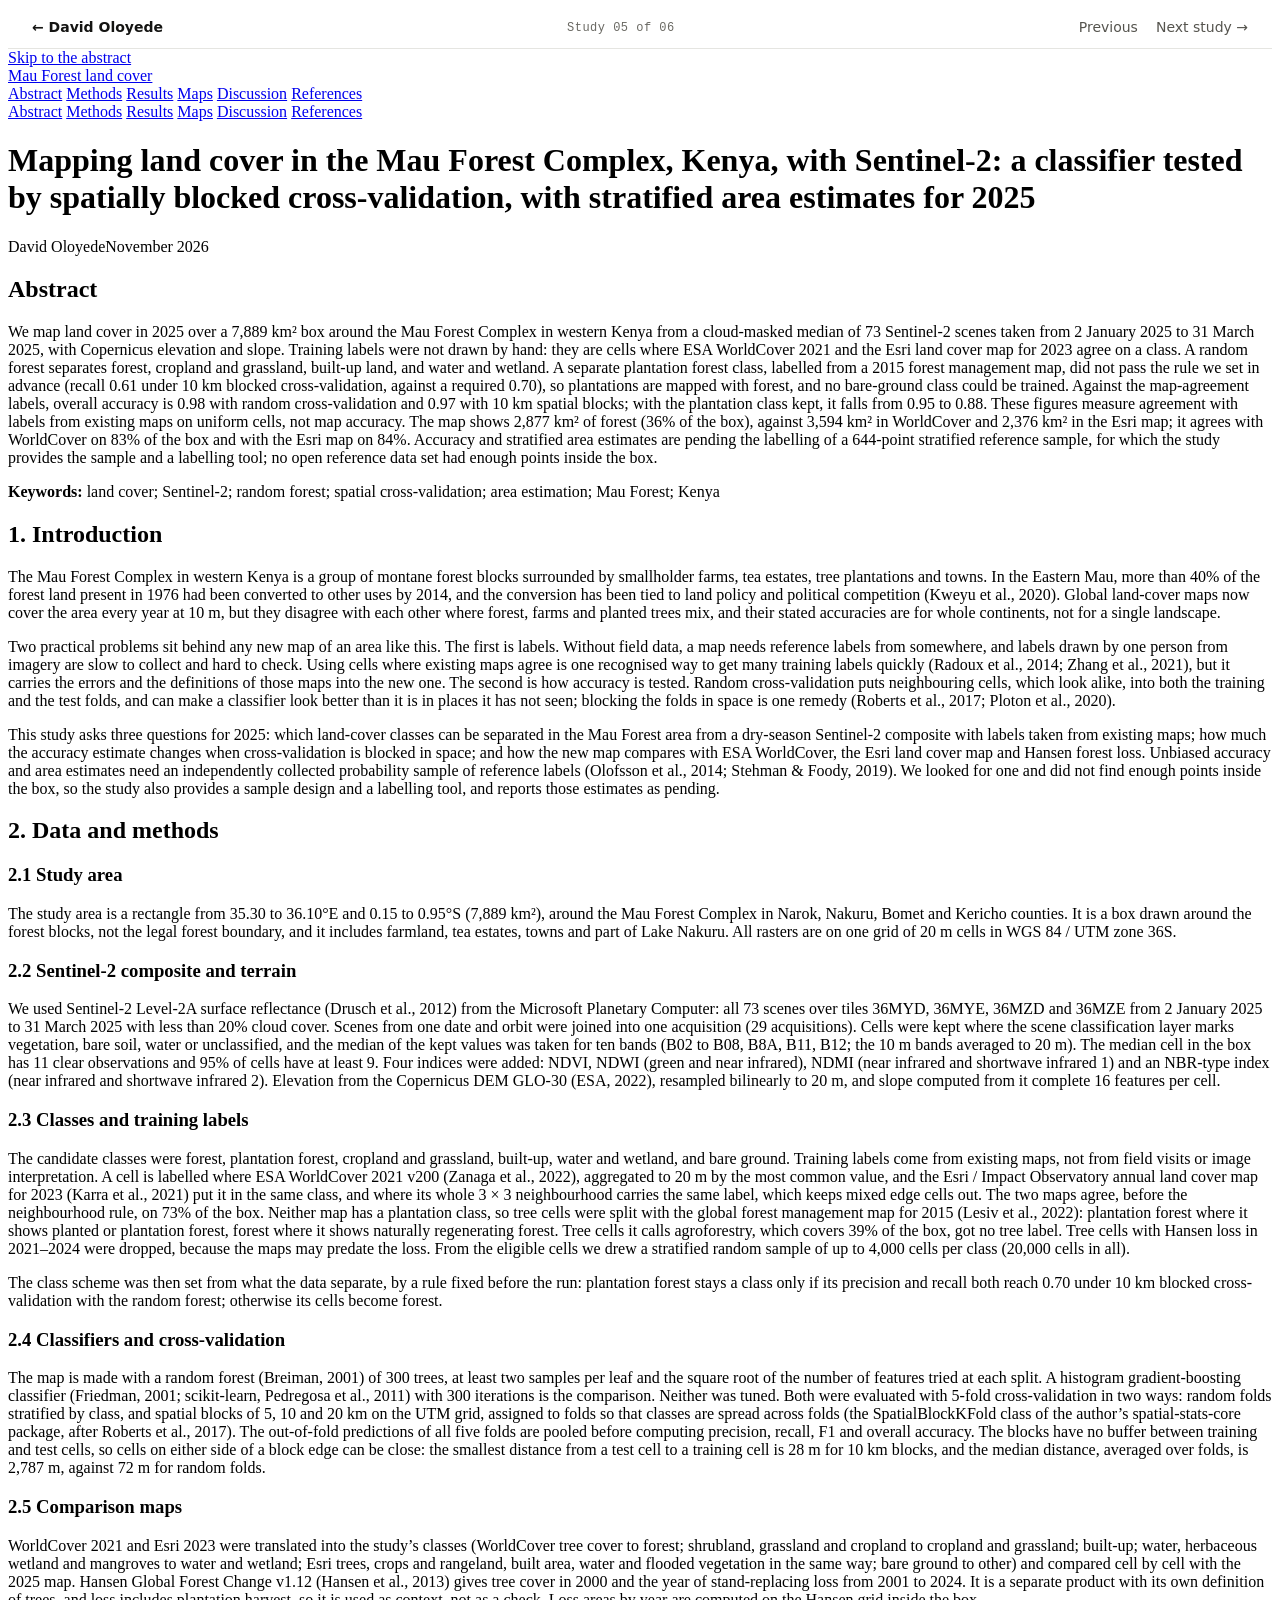
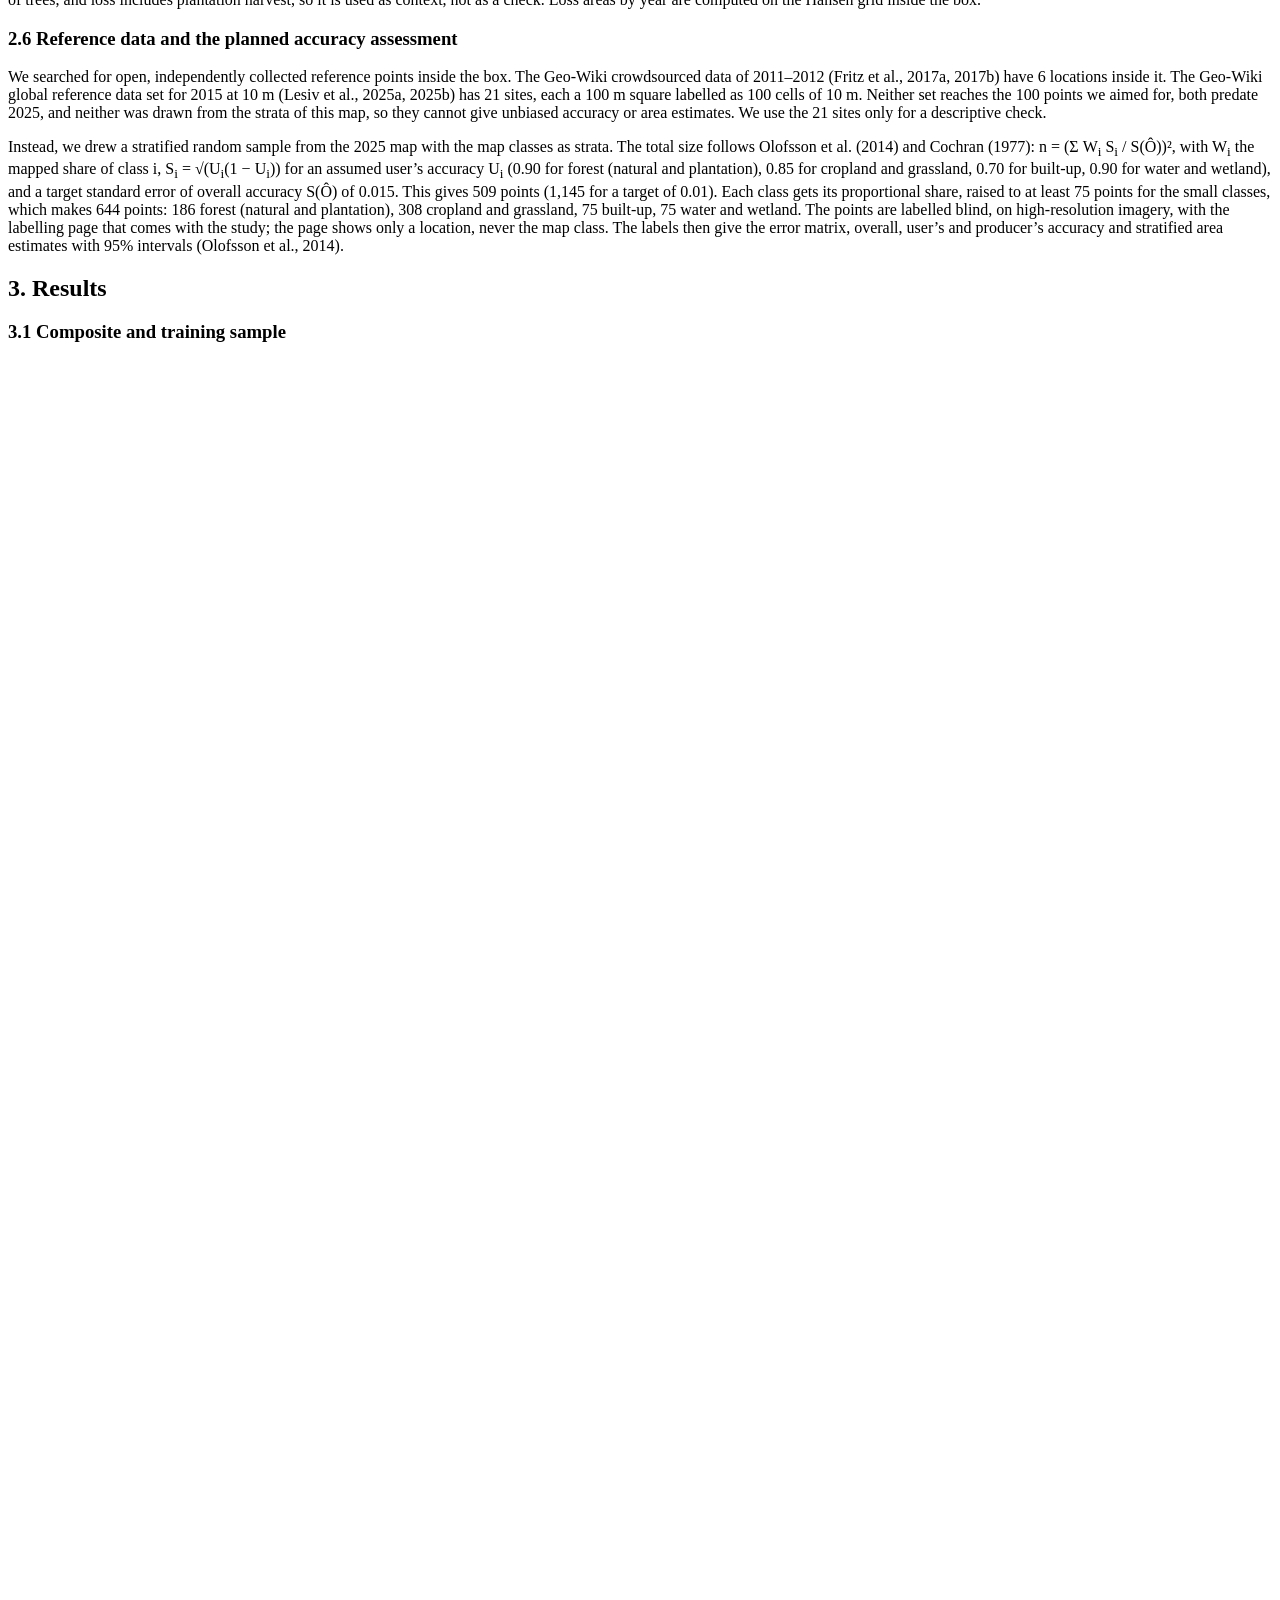
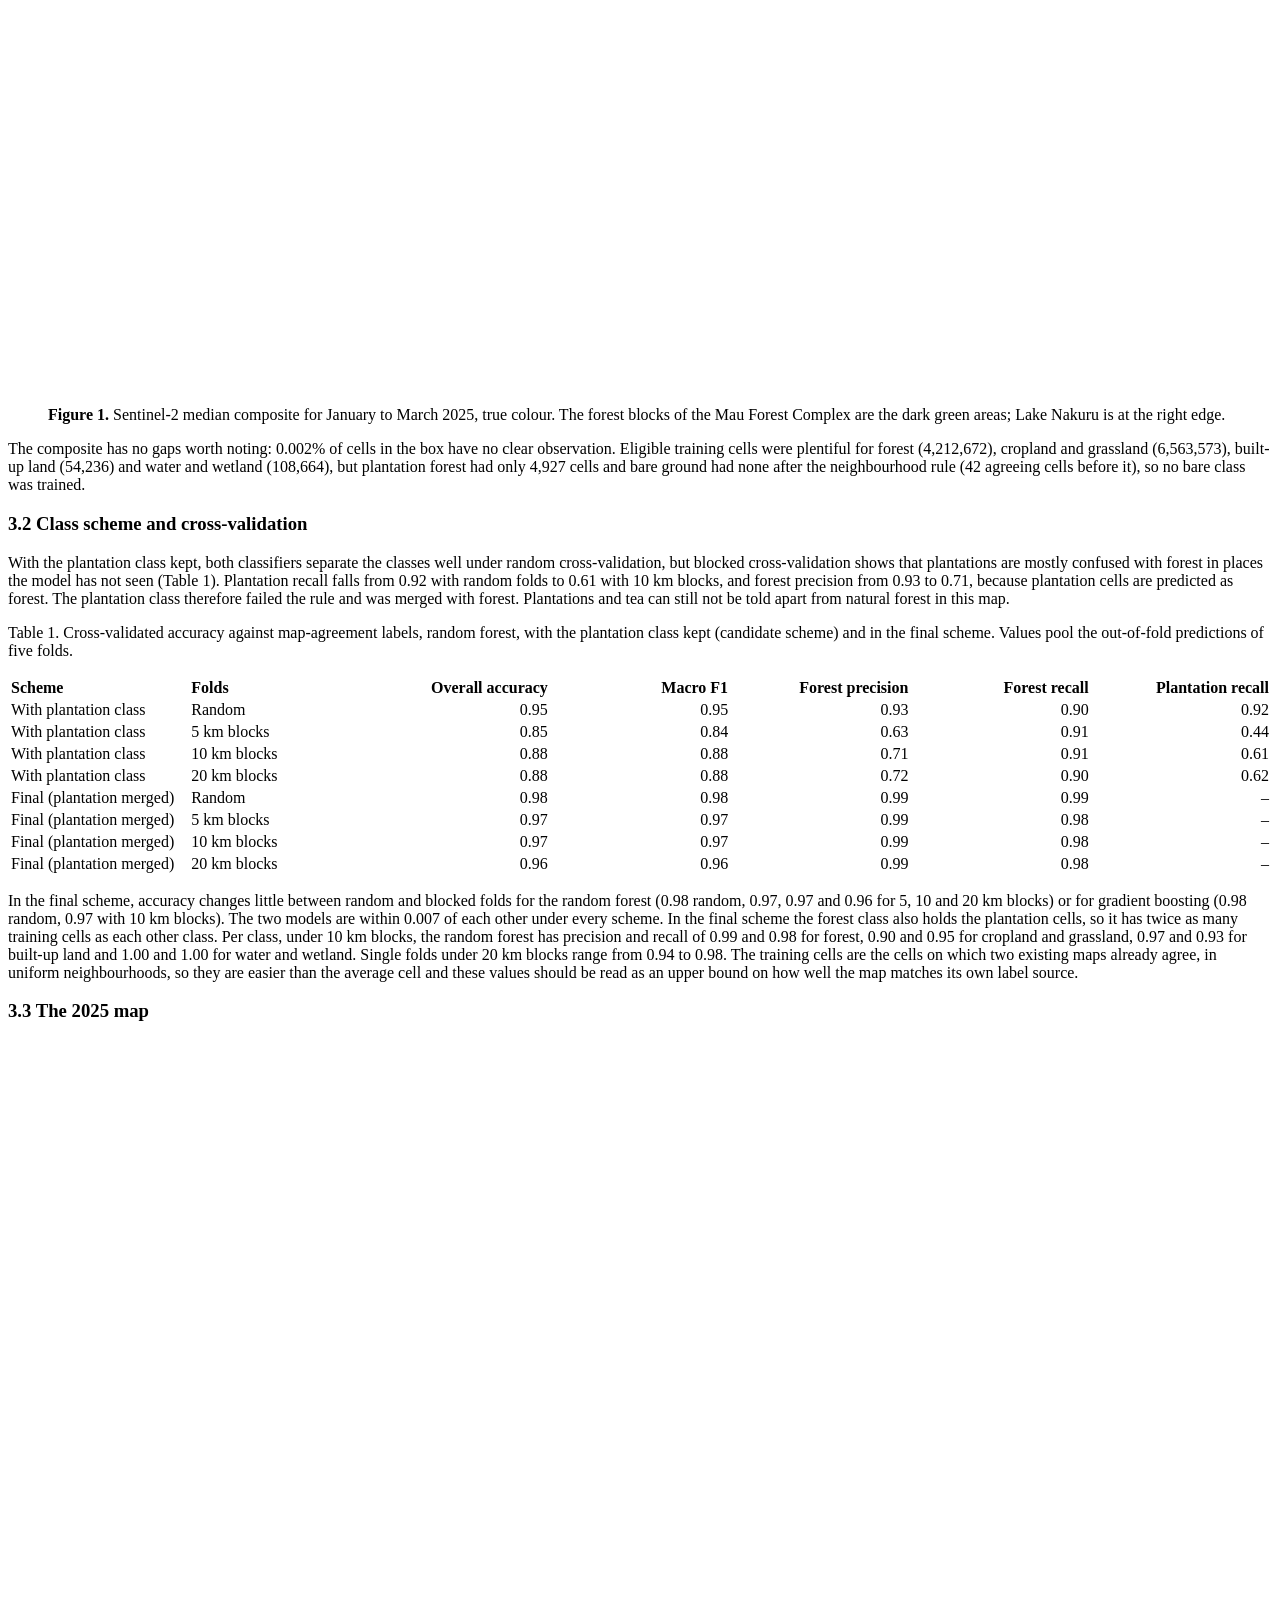
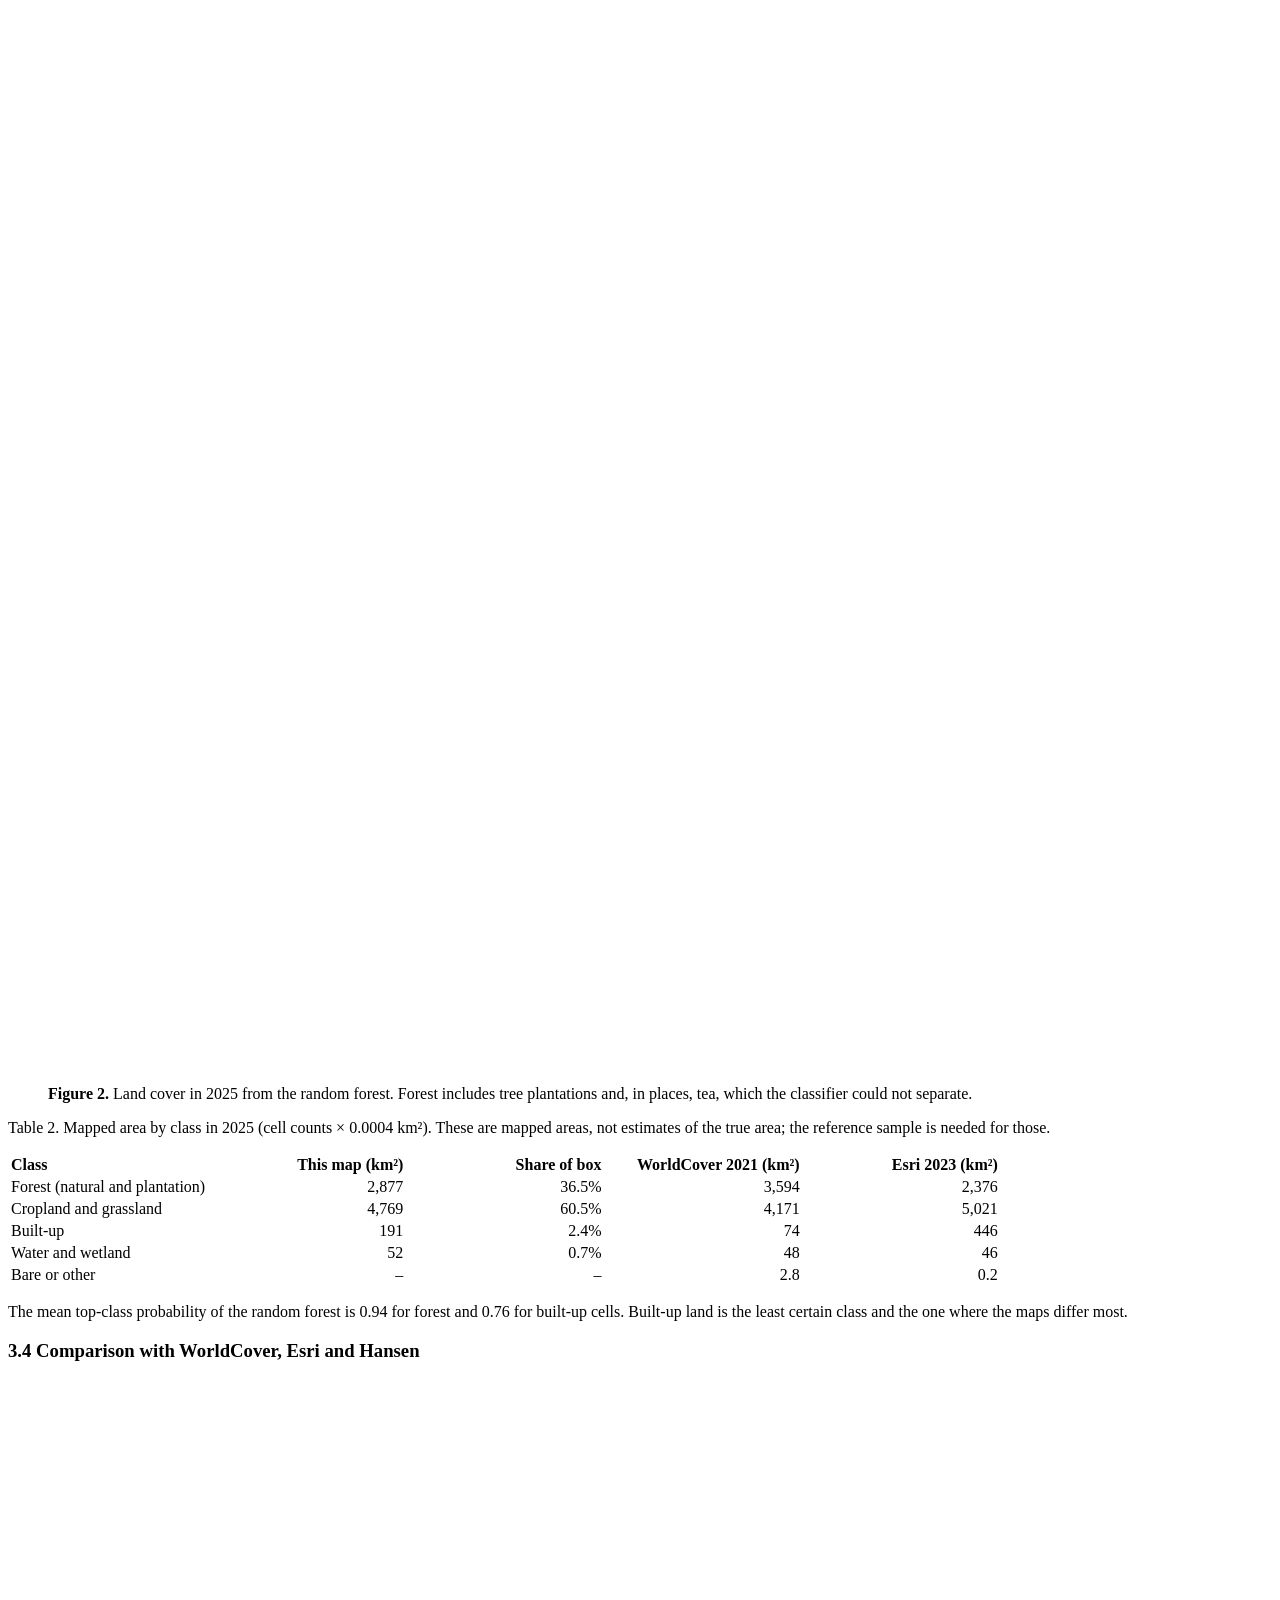
==== docs/index.html @ c6387386 "Build the paper and the study page from the template" ====
<!doctype html>
<html lang="en">
<head>
    <meta charset="UTF-8">
    <meta name="viewport" content="width=device-width, initial-scale=1.0">
    <meta name="color-scheme" content="only light">
    <title>Mapping land cover in the Mau Forest Complex, Kenya, with Sentinel-2: a classifier tested by spatially blocked cross-validation, with stratified area estimates for 2025</title>
<link rel="canonical" href="https://oloyededavid.github.io/Mau-Forest-Land-Cover/">
<meta property="og:type" content="article">
<meta property="og:title" content="Mapping land cover in the Mau Forest
Complex, Kenya, with Sentinel-2: a classifier tested by spatially
blocked cross-validation, with stratified area estimates for 2025">
<meta property="og:description" content="Land cover in 2025 around the
Mau Forest Complex, Kenya, from Sentinel-2: a random forest trained on
map-agreement labels, tested with spatially blocked cross-validation and
compared with WorldCover, Esri and Hansen forest loss.">
<meta property="og:url" content="https://oloyededavid.github.io/Mau-Forest-Land-Cover/">
<meta property="og:image" content="https://oloyededavid.github.io/Mau-Forest-Land-Cover/assets/og.png">
<meta property="og:image:width" content="1200">
<meta property="og:image:height" content="630">
<meta name="twitter:card" content="summary_large_image">
    <meta name="description" content="Land cover in 2025 around the Mau Forest Complex, Kenya, from Sentinel-2: a random forest trained on map-agreement labels, tested with spatially blocked cross-validation and compared with WorldCover, Esri and Hansen forest loss.">
    <meta name="author" content="David Oloyede">
    <link rel="icon" href="data:image/svg+xml,%3Csvg xmlns='http://www.w3.org/2000/svg' viewBox='0 0 32 32'%3E%3Crect width='32' height='32' rx='6' fill='%23111'/%3E%3Ccircle cx='16' cy='16' r='6' fill='%231f6b35'/%3E%3C/svg%3E">
    <link rel="preconnect" href="https://api.fontshare.com">
    <link rel="preconnect" href="https://cdn.fontshare.com" crossorigin>
    <link rel="stylesheet" href="https://api.fontshare.com/v2/css?f[]=satoshi@400,500,700&amp;display=swap">
    <link rel="stylesheet" href="https://api.fontshare.com/v2/css?f[]=zodiak@500,700&amp;display=swap">
    <link rel="stylesheet" href="vendor/leaflet-1.9.4/leaflet.css">
    <link rel="stylesheet" href="assets/style.css">
</head>
<body data-counter="mau-forest-land-cover" data-store="mau-forest-land-cover-reaction">
<!-- study-bar:start --><style>
.sn-bar{font:400 14px/1.4 'Range Dash','Satoshi',system-ui,-apple-system,'Segoe UI',sans-serif;background:#fff;border-bottom:1px solid #e5e5e1;color:#141412;position:relative;z-index:1000}
.sn-bar .sn-in{max-width:1240px;margin:0 auto;padding:4px 24px;display:flex;align-items:center;justify-content:space-between;gap:16px}
.sn-bar a{color:#141412;text-decoration:none;display:inline-flex;align-items:center;min-height:32px}.sn-bar a:hover{text-decoration:underline;text-underline-offset:4px}
.sn-home{font-weight:700}.sn-pos{color:#6a6963;font-family:ui-monospace,'SF Mono',Menlo,monospace;font-size:12px;letter-spacing:.04em}
.sn-pn{display:flex;gap:18px}.sn-pn a{color:#55544e}
.sn-next{font:400 16px/1.5 'Range Dash','Satoshi',system-ui,-apple-system,'Segoe UI',sans-serif;color:#141412;background:#fff;border-top:1px solid #ececea;margin-top:64px}
.sn-next .sn-in{max-width:1080px;margin:0 auto;padding:40px 24px 48px}
.sn-k{font-size:15px;color:#6a6963;margin:0 0 14px}
.sn-card{display:flex;align-items:center;gap:20px;text-decoration:none;color:inherit;background:#fafafa;border:1px solid #ececea;border-radius:22px;padding:14px 18px 14px 14px;transition:border-color .25s,background .25s}
.sn-card:hover{border-color:#d5d5d1;background:#f6f6f5}
.sn-media{flex:none;width:112px;height:84px;border-radius:14px;overflow:hidden;background:#eee}
.sn-media img{width:100%;height:100%;object-fit:cover;display:block;transition:transform .8s cubic-bezier(.2,.7,.2,1)}
.sn-card:hover .sn-media img{transform:scale(1.05)}
.sn-t{flex:1;min-width:0;display:flex;flex-direction:column;gap:4px}
.sn-t b{font-weight:500;font-size:clamp(17px,1.8vw,21px);line-height:1.25;letter-spacing:-.005em}
.sn-t span{font-size:15px;color:#62625d}
.sn-arrow{flex:none;width:46px;height:46px;border-radius:50%;border:1px solid #e4e4e0;background:#fff;display:grid;place-items:center;font-size:20px;color:#3a3a37;transition:transform .3s cubic-bezier(.2,.7,.2,1)}
.sn-card:hover .sn-arrow{transform:translateX(3px)}
.sn-back{display:flex;justify-content:center;gap:10px;margin-top:28px;font-size:15px;color:#62625d;text-decoration:none}
.sn-back:hover{color:#141412}
@media (max-width:620px){.sn-media{width:72px;height:72px}.sn-t span{display:none}.sn-pos{display:none}}
@media (prefers-reduced-motion:reduce){.sn-media img,.sn-arrow{transition:none}}
</style><nav class="sn-bar" aria-label="Portfolio"><div class="sn-in"><a class="sn-home" href="https://oloyededavid.github.io/geospatial-rs-portfolio/">← David Oloyede</a><span class="sn-pos">Study 05 of 06</span><span class="sn-pn"><a href="https://oloyededavid.github.io/Groundwater-Storage-Gravimetry/" title="Water storage in the Lake Chad basin from GRACE and GRACE-FO, 2002–2026">Previous</a><a href="https://oloyededavid.github.io/Coastal-Hydrogeology-Modeling/" title="Urban sealing and the shallow water table of the Lekki–Epe barrier, Lagos, 1986–2024">Next study →</a></span></div></nav><!-- study-bar:end -->
<nav class="skipnav" aria-label="Skip link"><a class="skip" href="#abstract">Skip to the abstract</a></nav>
<noscript><p style="max-width:720px;margin:12px auto;padding:10px 14px;border:1px solid #d9d9d5;border-radius:6px;background:#fff;color:#141412;font:400 14px/1.5 system-ui,sans-serif">Turn on JavaScript to see the maps, charts and the numbers that are read from the data files. The text is readable without it.</p></noscript>
<header class="site-header">
    <div class="site-inner">
        <a class="site-id" href="#top">Mau Forest land cover</a>
        <nav class="toc" aria-label="Sections">
            <a href="#abstract">Abstract</a>
            <a href="#data-and-methods">Methods</a>
            <a href="#results">Results</a>
            <a href="#explore">Maps</a>
            <a href="#discussion">Discussion</a>
            <a href="#references">References</a>
        </nav>
    </div>
    <nav class="toc-phone" aria-label="Sections on phone">
        <a href="#abstract">Abstract</a>
        <a href="#data-and-methods">Methods</a>
        <a href="#results">Results</a>
        <a href="#explore">Maps</a>
        <a href="#discussion">Discussion</a>
        <a href="#references">References</a>
    </nav>
    <div class="progress" aria-hidden="true"><span id="progress"></span></div>
</header>

<main class="article" id="top">
<header class="title">
    <h1>Mapping land cover in the Mau Forest Complex, Kenya, with
Sentinel-2: a classifier tested by spatially blocked cross-validation,
with stratified area estimates for 2025</h1>
    <p class="sig"><span>David Oloyede</span><span>November
2026</span></p>
</header>

<h2 id="abstract">Abstract</h2>
<p>We map land cover in 2025 over a 7,889 km² box around the Mau Forest
Complex in western Kenya from a cloud-masked median of 73 Sentinel-2
scenes taken from 2 January 2025 to 31 March 2025, with Copernicus
elevation and slope. Training labels were not drawn by hand: they are
cells where ESA WorldCover 2021 and the Esri land cover map for 2023
agree on a class. A random forest separates forest, cropland and
grassland, built-up land, and water and wetland. A separate plantation
forest class, labelled from a 2015 forest management map, did not pass
the rule we set in advance (recall 0.61 under 10 km blocked
cross-validation, against a required 0.70), so plantations are mapped
with forest, and no bare-ground class could be trained. Against the
map-agreement labels, overall accuracy is 0.98 with random
cross-validation and 0.97 with 10 km spatial blocks; with the plantation
class kept, it falls from 0.95 to 0.88. These figures measure agreement
with labels from existing maps on uniform cells, not map accuracy. The
map shows 2,877 km² of forest (36% of the box), against 3,594 km² in
WorldCover and 2,376 km² in the Esri map; it agrees with WorldCover on
83% of the box and with the Esri map on 84%. Accuracy and stratified
area estimates are pending the labelling of a 644-point stratified
reference sample, for which the study provides the sample and a
labelling tool; no open reference data set had enough points inside the
box.</p>
<p><strong>Keywords:</strong> land cover; Sentinel-2; random forest;
spatial cross-validation; area estimation; Mau Forest; Kenya</p>
<h2 id="introduction">1. Introduction</h2>
<p>The Mau Forest Complex in western Kenya is a group of montane forest
blocks surrounded by smallholder farms, tea estates, tree plantations
and towns. In the Eastern Mau, more than 40% of the forest land present
in 1976 had been converted to other uses by 2014, and the conversion has
been tied to land policy and political competition (Kweyu et al., 2020).
Global land-cover maps now cover the area every year at 10 m, but they
disagree with each other where forest, farms and planted trees mix, and
their stated accuracies are for whole continents, not for a single
landscape.</p>
<p>Two practical problems sit behind any new map of an area like this.
The first is labels. Without field data, a map needs reference labels
from somewhere, and labels drawn by one person from imagery are slow to
collect and hard to check. Using cells where existing maps agree is one
recognised way to get many training labels quickly (Radoux et al., 2014;
Zhang et al., 2021), but it carries the errors and the definitions of
those maps into the new one. The second is how accuracy is tested.
Random cross-validation puts neighbouring cells, which look alike, into
both the training and the test folds, and can make a classifier look
better than it is in places it has not seen; blocking the folds in space
is one remedy (Roberts et al., 2017; Ploton et al., 2020).</p>
<p>This study asks three questions for 2025: which land-cover classes
can be separated in the Mau Forest area from a dry-season Sentinel-2
composite with labels taken from existing maps; how much the accuracy
estimate changes when cross-validation is blocked in space; and how the
new map compares with ESA WorldCover, the Esri land cover map and Hansen
forest loss. Unbiased accuracy and area estimates need an independently
collected probability sample of reference labels (Olofsson et al., 2014;
Stehman &amp; Foody, 2019). We looked for one and did not find enough
points inside the box, so the study also provides a sample design and a
labelling tool, and reports those estimates as pending.</p>
<h2 id="data-and-methods">2. Data and methods</h2>
<h3 id="study-area">2.1 Study area</h3>
<p>The study area is a rectangle from 35.30 to 36.10°E and 0.15 to
0.95°S (7,889 km²), around the Mau Forest Complex in Narok, Nakuru,
Bomet and Kericho counties. It is a box drawn around the forest blocks,
not the legal forest boundary, and it includes farmland, tea estates,
towns and part of Lake Nakuru. All rasters are on one grid of 20 m cells
in WGS 84 / UTM zone 36S.</p>
<h3 id="sentinel-2-composite-and-terrain">2.2 Sentinel-2 composite and
terrain</h3>
<p>We used Sentinel-2 Level-2A surface reflectance (Drusch et al., 2012)
from the Microsoft Planetary Computer: all 73 scenes over tiles 36MYD,
36MYE, 36MZD and 36MZE from 2 January 2025 to 31 March 2025 with less
than 20% cloud cover. Scenes from one date and orbit were joined into
one acquisition (29 acquisitions). Cells were kept where the scene
classification layer marks vegetation, bare soil, water or unclassified,
and the median of the kept values was taken for ten bands (B02 to B08,
B8A, B11, B12; the 10 m bands averaged to 20 m). The median cell in the
box has 11 clear observations and 95% of cells have at least 9. Four
indices were added: NDVI, NDWI (green and near infrared), NDMI (near
infrared and shortwave infrared 1) and an NBR-type index (near infrared
and shortwave infrared 2). Elevation from the Copernicus DEM GLO-30
(ESA, 2022), resampled bilinearly to 20 m, and slope computed from it
complete 16 features per cell.</p>
<h3 id="classes-and-training-labels">2.3 Classes and training
labels</h3>
<p>The candidate classes were forest, plantation forest, cropland and
grassland, built-up, water and wetland, and bare ground. Training labels
come from existing maps, not from field visits or image interpretation.
A cell is labelled where ESA WorldCover 2021 v200 (Zanaga et al., 2022),
aggregated to 20 m by the most common value, and the Esri / Impact
Observatory annual land cover map for 2023 (Karra et al., 2021) put it
in the same class, and where its whole 3 × 3 neighbourhood carries the
same label, which keeps mixed edge cells out. The two maps agree, before
the neighbourhood rule, on 73% of the box. Neither map has a plantation
class, so tree cells were split with the global forest management map
for 2015 (Lesiv et al., 2022): plantation forest where it shows planted
or plantation forest, forest where it shows naturally regenerating
forest. Tree cells it calls agroforestry, which covers 39% of the box,
got no tree label. Tree cells with Hansen loss in 2021–2024 were
dropped, because the maps may predate the loss. From the eligible cells
we drew a stratified random sample of up to 4,000 cells per class
(20,000 cells in all).</p>
<p>The class scheme was then set from what the data separate, by a rule
fixed before the run: plantation forest stays a class only if its
precision and recall both reach 0.70 under 10 km blocked
cross-validation with the random forest; otherwise its cells become
forest.</p>
<h3 id="classifiers-and-cross-validation">2.4 Classifiers and
cross-validation</h3>
<p>The map is made with a random forest (Breiman, 2001) of 300 trees, at
least two samples per leaf and the square root of the number of features
tried at each split. A histogram gradient-boosting classifier (Friedman,
2001; scikit-learn, Pedregosa et al., 2011) with 300 iterations is the
comparison. Neither was tuned. Both were evaluated with 5-fold
cross-validation in two ways: random folds stratified by class, and
spatial blocks of 5, 10 and 20 km on the UTM grid, assigned to folds so
that classes are spread across folds (the SpatialBlockKFold class of the
author’s spatial-stats-core package, after Roberts et al., 2017). The
out-of-fold predictions of all five folds are pooled before computing
precision, recall, F1 and overall accuracy. The blocks have no buffer
between training and test cells, so cells on either side of a block edge
can be close: the smallest distance from a test cell to a training cell
is 28 m for 10 km blocks, and the median distance, averaged over folds,
is 2,787 m, against 72 m for random folds.</p>
<h3 id="comparison-maps">2.5 Comparison maps</h3>
<p>WorldCover 2021 and Esri 2023 were translated into the study’s
classes (WorldCover tree cover to forest; shrubland, grassland and
cropland to cropland and grassland; built-up; water, herbaceous wetland
and mangroves to water and wetland; Esri trees, crops and rangeland,
built area, water and flooded vegetation in the same way; bare ground to
other) and compared cell by cell with the 2025 map. Hansen Global Forest
Change v1.12 (Hansen et al., 2013) gives tree cover in 2000 and the year
of stand-replacing loss from 2001 to 2024. It is a separate product with
its own definition of trees, and loss includes plantation harvest, so it
is used as context, not as a check. Loss areas by year are computed on
the Hansen grid inside the box.</p>
<h3 id="reference-data-and-the-planned-accuracy-assessment">2.6
Reference data and the planned accuracy assessment</h3>
<p>We searched for open, independently collected reference points inside
the box. The Geo-Wiki crowdsourced data of 2011–2012 (Fritz et al.,
2017a, 2017b) have 6 locations inside it. The Geo-Wiki global reference
data set for 2015 at 10 m (Lesiv et al., 2025a, 2025b) has 21 sites,
each a 100 m square labelled as 100 cells of 10 m. Neither set reaches
the 100 points we aimed for, both predate 2025, and neither was drawn
from the strata of this map, so they cannot give unbiased accuracy or
area estimates. We use the 21 sites only for a descriptive check.</p>
<p>Instead, we drew a stratified random sample from the 2025 map with
the map classes as strata. The total size follows Olofsson et al. (2014)
and Cochran (1977): n = (Σ W<sub>i</sub> S<sub>i</sub> / S(Ô))², with
W<sub>i</sub> the mapped share of class i, S<sub>i</sub> =
√(U<sub>i</sub>(1 − U<sub>i</sub>)) for an assumed user’s accuracy
U<sub>i</sub> (0.90 for forest (natural and plantation), 0.85 for
cropland and grassland, 0.70 for built-up, 0.90 for water and wetland),
and a target standard error of overall accuracy S(Ô) of 0.015. This
gives 509 points (1,145 for a target of 0.01). Each class gets its
proportional share, raised to at least 75 points for the small classes,
which makes 644 points: 186 forest (natural and plantation), 308
cropland and grassland, 75 built-up, 75 water and wetland. The points
are labelled blind, on high-resolution imagery, with the labelling page
that comes with the study; the page shows only a location, never the map
class. The labels then give the error matrix, overall, user’s and
producer’s accuracy and stratified area estimates with 95% intervals
(Olofsson et al., 2014).</p>
<h2 id="results">3. Results</h2>
<h3 id="composite-and-training-sample">3.1 Composite and training
sample</h3>
<figure class="wide reveal mapimg" id="fig-1">
<picture><source media="(max-width: 760px)" srcset="assets/maps/m01_composite_phone.webp"><img src="assets/maps/m01_composite.webp" width="2200" height="1640" loading="lazy" alt="Sentinel-2 median composite for January to March 2025, true colour. The forest blocks of the Mau Forest Complex are the dark green areas; Lake Nakuru is at the right edge."></picture>
<figcaption>
<b>Figure 1.</b> Sentinel-2 median composite for January to March 2025,
true colour. The forest blocks of the Mau Forest Complex are the dark
green areas; Lake Nakuru is at the right edge.
</figcaption>
</figure>
<p>The composite has no gaps worth noting: 0.002% of cells in the box
have no clear observation. Eligible training cells were plentiful for
forest (4,212,672), cropland and grassland (6,563,573), built-up land
(54,236) and water and wetland (108,664), but plantation forest had only
4,927 cells and bare ground had none after the neighbourhood rule (42
agreeing cells before it), so no bare class was trained.</p>
<h3 id="class-scheme-and-cross-validation">3.2 Class scheme and
cross-validation</h3>
<p>With the plantation class kept, both classifiers separate the classes
well under random cross-validation, but blocked cross-validation shows
that plantations are mostly confused with forest in places the model has
not seen (Table 1). Plantation recall falls from 0.92 with random folds
to 0.61 with 10 km blocks, and forest precision from 0.93 to 0.71,
because plantation cells are predicted as forest. The plantation class
therefore failed the rule and was merged with forest. Plantations and
tea can still not be told apart from natural forest in this map.</p>
<p>Table 1. Cross-validated accuracy against map-agreement labels,
random forest, with the plantation class kept (candidate scheme) and in
the final scheme. Values pool the out-of-fold predictions of five
folds.</p>
<table style="width:100%;">
<colgroup>
<col style="width: 14%" />
<col style="width: 14%" />
<col style="width: 14%" />
<col style="width: 14%" />
<col style="width: 14%" />
<col style="width: 14%" />
<col style="width: 14%" />
</colgroup>
<thead>
<tr class="header">
<th style="text-align: left;">Scheme</th>
<th style="text-align: left;">Folds</th>
<th style="text-align: right;">Overall accuracy</th>
<th style="text-align: right;">Macro F1</th>
<th style="text-align: right;">Forest precision</th>
<th style="text-align: right;">Forest recall</th>
<th style="text-align: right;">Plantation recall</th>
</tr>
</thead>
<tbody>
<tr class="odd">
<td style="text-align: left;">With plantation class</td>
<td style="text-align: left;">Random</td>
<td style="text-align: right;">0.95</td>
<td style="text-align: right;">0.95</td>
<td style="text-align: right;">0.93</td>
<td style="text-align: right;">0.90</td>
<td style="text-align: right;">0.92</td>
</tr>
<tr class="even">
<td style="text-align: left;">With plantation class</td>
<td style="text-align: left;">5 km blocks</td>
<td style="text-align: right;">0.85</td>
<td style="text-align: right;">0.84</td>
<td style="text-align: right;">0.63</td>
<td style="text-align: right;">0.91</td>
<td style="text-align: right;">0.44</td>
</tr>
<tr class="odd">
<td style="text-align: left;">With plantation class</td>
<td style="text-align: left;">10 km blocks</td>
<td style="text-align: right;">0.88</td>
<td style="text-align: right;">0.88</td>
<td style="text-align: right;">0.71</td>
<td style="text-align: right;">0.91</td>
<td style="text-align: right;">0.61</td>
</tr>
<tr class="even">
<td style="text-align: left;">With plantation class</td>
<td style="text-align: left;">20 km blocks</td>
<td style="text-align: right;">0.88</td>
<td style="text-align: right;">0.88</td>
<td style="text-align: right;">0.72</td>
<td style="text-align: right;">0.90</td>
<td style="text-align: right;">0.62</td>
</tr>
<tr class="odd">
<td style="text-align: left;">Final (plantation merged)</td>
<td style="text-align: left;">Random</td>
<td style="text-align: right;">0.98</td>
<td style="text-align: right;">0.98</td>
<td style="text-align: right;">0.99</td>
<td style="text-align: right;">0.99</td>
<td style="text-align: right;">–</td>
</tr>
<tr class="even">
<td style="text-align: left;">Final (plantation merged)</td>
<td style="text-align: left;">5 km blocks</td>
<td style="text-align: right;">0.97</td>
<td style="text-align: right;">0.97</td>
<td style="text-align: right;">0.99</td>
<td style="text-align: right;">0.98</td>
<td style="text-align: right;">–</td>
</tr>
<tr class="odd">
<td style="text-align: left;">Final (plantation merged)</td>
<td style="text-align: left;">10 km blocks</td>
<td style="text-align: right;">0.97</td>
<td style="text-align: right;">0.97</td>
<td style="text-align: right;">0.99</td>
<td style="text-align: right;">0.98</td>
<td style="text-align: right;">–</td>
</tr>
<tr class="even">
<td style="text-align: left;">Final (plantation merged)</td>
<td style="text-align: left;">20 km blocks</td>
<td style="text-align: right;">0.96</td>
<td style="text-align: right;">0.96</td>
<td style="text-align: right;">0.99</td>
<td style="text-align: right;">0.98</td>
<td style="text-align: right;">–</td>
</tr>
</tbody>
</table>
<p>In the final scheme, accuracy changes little between random and
blocked folds for the random forest (0.98 random, 0.97, 0.97 and 0.96
for 5, 10 and 20 km blocks) or for gradient boosting (0.98 random, 0.97
with 10 km blocks). The two models are within 0.007 of each other under
every scheme. In the final scheme the forest class also holds the
plantation cells, so it has twice as many training cells as each other
class. Per class, under 10 km blocks, the random forest has precision
and recall of 0.99 and 0.98 for forest, 0.90 and 0.95 for cropland and
grassland, 0.97 and 0.93 for built-up land and 1.00 and 1.00 for water
and wetland. Single folds under 20 km blocks range from 0.94 to 0.98.
The training cells are the cells on which two existing maps already
agree, in uniform neighbourhoods, so they are easier than the average
cell and these values should be read as an upper bound on how well the
map matches its own label source.</p>
<h3 id="the-2025-map">3.3 The 2025 map</h3>
<figure class="wide reveal mapimg" id="fig-2">
<picture><source media="(max-width: 760px)" srcset="assets/maps/m02_landcover_phone.webp"><img src="assets/maps/m02_landcover.webp" width="2200" height="1640" loading="lazy" alt="Land cover in 2025 from the random forest. Forest includes tree plantations and, in places, tea, which the classifier could not separate."></picture>
<figcaption>
<b>Figure 2.</b> Land cover in 2025 from the random forest. Forest
includes tree plantations and, in places, tea, which the classifier
could not separate.
</figcaption>
</figure>
<p>Table 2. Mapped area by class in 2025 (cell counts × 0.0004 km²).
These are mapped areas, not estimates of the true area; the reference
sample is needed for those.</p>
<table>
<colgroup>
<col style="width: 20%" />
<col style="width: 20%" />
<col style="width: 20%" />
<col style="width: 20%" />
<col style="width: 20%" />
</colgroup>
<thead>
<tr class="header">
<th style="text-align: left;">Class</th>
<th style="text-align: right;">This map (km²)</th>
<th style="text-align: right;">Share of box</th>
<th style="text-align: right;">WorldCover 2021 (km²)</th>
<th style="text-align: right;">Esri 2023 (km²)</th>
</tr>
</thead>
<tbody>
<tr class="odd">
<td style="text-align: left;">Forest (natural and plantation)</td>
<td style="text-align: right;">2,877</td>
<td style="text-align: right;">36.5%</td>
<td style="text-align: right;">3,594</td>
<td style="text-align: right;">2,376</td>
</tr>
<tr class="even">
<td style="text-align: left;">Cropland and grassland</td>
<td style="text-align: right;">4,769</td>
<td style="text-align: right;">60.5%</td>
<td style="text-align: right;">4,171</td>
<td style="text-align: right;">5,021</td>
</tr>
<tr class="odd">
<td style="text-align: left;">Built-up</td>
<td style="text-align: right;">191</td>
<td style="text-align: right;">2.4%</td>
<td style="text-align: right;">74</td>
<td style="text-align: right;">446</td>
</tr>
<tr class="even">
<td style="text-align: left;">Water and wetland</td>
<td style="text-align: right;">52</td>
<td style="text-align: right;">0.7%</td>
<td style="text-align: right;">48</td>
<td style="text-align: right;">46</td>
</tr>
<tr class="odd">
<td style="text-align: left;">Bare or other</td>
<td style="text-align: right;">–</td>
<td style="text-align: right;">–</td>
<td style="text-align: right;">2.8</td>
<td style="text-align: right;">0.2</td>
</tr>
</tbody>
</table>
<p>The mean top-class probability of the random forest is 0.94 for
forest and 0.76 for built-up cells. Built-up land is the least certain
class and the one where the maps differ most.</p>
<h3 id="comparison-with-worldcover-esri-and-hansen">3.4 Comparison with
WorldCover, Esri and Hansen</h3>
<figure class="wide reveal mapimg" id="fig-3">
<picture><source media="(max-width: 760px)" srcset="assets/maps/m03_agreement_phone.webp"><img src="assets/maps/m03_agreement.webp" width="2200" height="1640" loading="lazy" alt="Agreement of the 2025 map with WorldCover 2021 and Esri 2023 after translation into the same classes."></picture>
<figcaption>
<b>Figure 3.</b> Agreement of the 2025 map with WorldCover 2021 and Esri
2023 after translation into the same classes.
</figcaption>
</figure>
<p>The 2025 map agrees with WorldCover on 83% of the box, with the Esri
map on 84%, with both on 73% and with neither on 6%. The two existing
maps agree with each other on 77%. Where they disagree (1,823 km²), the
2025 map sides with the Esri map in 50% of cells and with WorldCover in
43%. The largest single disagreement is 747 km² that WorldCover calls
tree cover and both the Esri map and this map call cropland and
grassland; next is 476 km² that this map and WorldCover call forest and
the Esri map calls crops or rangeland. In Figure 3 the disagreements lie
mainly in the farmed areas around the forest blocks, where small fields,
hedgerows, woodlots and tea mix within a few cells. Forest area is 3,594
km² in WorldCover, 2,877 km² here and 2,376 km² in the Esri map;
built-up land is 74, 191 and 446 km².</p>
<figure class="wide reveal mapimg" id="fig-4">
<picture><source media="(max-width: 760px)" srcset="assets/maps/m04_hansen_loss_years_phone.webp"><img src="assets/maps/m04_hansen_loss_years.webp" width="2000" height="880" loading="lazy" alt="Tree cover loss by year inside the study box in Hansen Global Forest Change v1.12. Loss includes plantation harvest and is not deforestation alone."></picture>
<figcaption>
<b>Figure 4.</b> Tree cover loss by year inside the study box in Hansen
Global Forest Change v1.12. Loss includes plantation harvest and is not
deforestation alone.
</figcaption>
</figure>
<p>Hansen records 876 km² of tree cover loss inside the box from 2001 to
2024 (Figure 4); for scale, 3,588 km² of the box had at least 30% tree
cover in 2000. The largest yearly totals are 83 km² in 2002 and 79 km²
in 2010; the smallest is 8 km² in 2021. Of the cells with loss at any
time in 2001–2024, 35% are forest in the 2025 map, which could reflect
regrowth, replanting or map error, and this study cannot tell which; the
rest are mapped as cropland and grassland or other classes. Of the cells
mapped as forest in 2025, 83% had at least 30% tree cover in 2000.</p>
<h3 id="reference-sites-from-2015">3.5 Reference sites from 2015</h3>
<p>At 18 of the 21 Geo-Wiki sites from 2015 inside the box, the most
common class in the reference square is also the most common class of
the 2025 map in the same 100 m square. The sites were not drawn from
this map, are mostly cropland, and are ten years older, so this is not
an accuracy estimate.</p>
<h3 id="accuracy-and-area-estimates">3.6 Accuracy and area
estimates</h3>
<p>Pending the reference sample. The 644 points of the stratified sample
(Section 2.6) have not yet been labelled (0 of 644 so far), so this
paper reports no accuracy or area estimates with confidence intervals,
and the class areas in Table 2 are mapped areas, which can be biased by
map errors. When the labels are added,
<code>scripts/s09_accuracy.py</code> computes the error matrix, overall,
user’s and producer’s accuracy and stratified area estimates with 95%
intervals, and this section is rebuilt from its output.</p>
<h3 id="explore">3.7 Interactive map</h3>
<p>Switch between this study's map, the two maps its training labels came from, and Hansen tree cover loss, over Esri World Imagery. Drag the slider to see the imagery through the layer. The black rectangle is the study box. Layers are shown at 40 m, half the resolution of the analysis grid.</p>
<div id="xp-buttons" class="xp-buttons" role="group" aria-label="Map layer"></div>
<p class="xp-pick"><label for="xp-opacity">Layer opacity</label> <input type="range" id="xp-opacity" min="0" max="100" value="80"></p>
<div id="explore-map" class="lf-map" role="region" aria-label="Interactive map of the study box"></div>
<div id="xp-legend" class="lf-legend" aria-live="polite"></div>
<p class="xp-unit">The labelling tool for the reference sample is on <a href="label.html">a separate page</a>.</p>
<h2 id="discussion">4. Discussion</h2>
<p>With labels from two existing maps, the dry-season composite
separates forest, open farmland and grassland, built-up land and water
well enough that blocked and random cross-validation give similar
results. The plantation class is the exception: its samples come from a
few clusters, and when whole blocks are held out the classifier calls
most of them forest. That is the result the blocked test was meant to
expose. Random folds suggested a plantation recall of 0.92; blocked
folds give 0.61. Merging the classes keeps the final map honest about
what it can show, at the cost of not separating natural forest from
plantations, which is often the distinction that matters in the Mau.</p>
<p>The small gap between random and blocked accuracy in the final scheme
should not be read as proof that spatial autocorrelation is harmless
here. The training cells are uniform patches on which two maps agree,
the classes left are spectrally distinct in the dry season, and the
blocks have no buffer. The test that would show how the map performs on
the hard cells, the mixed farm and woodland mosaics where the maps
disagree, is the independent reference sample, which is still to be
labelled.</p>
<p>The comparison maps disagree most in the farm mosaic around the
forest. WorldCover counts more of it as tree cover and the Esri map
counts more as crops and built area. This map, trained on cells where
they agree, falls between them: 91% of its forest cells are tree cover
in WorldCover against 76% in the Esri map, and 90% of its cropland and
grassland cells are crops or rangeland in the Esri map against 80% in
WorldCover. Which is closer to the ground cannot be settled by comparing
maps.</p>
<h2 id="limitations">5. Limitations</h2>
<p>There are no field data. Training labels come from WorldCover 2021,
Esri 2023 and a 2015 forest management map, so their errors, definitions
and dates carry into the map, and the uniform cells used for training
under-represent the mixed cells where errors are most likely.
Cross-validated accuracy is agreement with those labels, not map
accuracy. The spatial blocks have no buffer between training and test
cells, so some leakage across block edges remains. The composite covers
one dry season, January to March 2025, so seasonal crops, fallow and
grass look alike, and the class “cropland and grassland” joins them. Tea
and tree plantations could not be separated from natural forest; the
forest class includes them, and some tea may be mapped as forest. No
bare class was trained, because the two maps agree on almost no bare
cells in the box. Built-up land is the least certain class. Hansen loss
is a separate product with a different tree definition, and its yearly
values are affected by changes in processing over the record. The 21
reference sites from 2015 are only a descriptive check. The study area
is a rectangle, not the legal boundary of the forest reserves, so the
areas here are not areas of the gazetted forest. The reference sample,
once labelled, will rest on one interpreter reading high-resolution
imagery of uncertain date, not on field visits. We did not test other
block sizes than 5, 10 and 20 km, other classifiers, or tune either
model.</p>
<h2 id="conclusion">6. Conclusion</h2>
<p>A random forest trained on map-agreement labels maps forest, cropland
and grassland, built-up land and water around the Mau Forest Complex in
2025 with cross-validated agreement of 0.97 against those labels under
10 km spatial blocks. Spatial blocking showed that plantations could not
be separated from natural forest, so they are mapped together. The map
shows 2,877 km² of forest in the 7,889 km² box, between the WorldCover
and Esri figures. Accuracy and area estimates with confidence intervals
await the labelled reference sample.</p>
<!-- page-end:start -->
<section id="key-terms" aria-labelledby="h-terms">
    <h2 id="h-terms">Key terms</h2>
    <dl class="glossary">
        <dt>Land cover</dt><dd>What covers the ground: trees, crops, grass, buildings, water. It is not land use, so a tea estate and a natural forest can look alike.</dd>
        <dt>Sentinel-2 composite</dt><dd>One image built from many satellite passes. For each 20 m cell, the middle value of the cloud-free passes from January to March 2025 is kept.</dd>
        <dt>Map-agreement training</dt><dd>Taking training labels from cells where two existing maps, here ESA WorldCover and the Esri land cover map, give the same class. It is quick, but it carries those maps' errors and definitions into the new map.</dd>
        <dt>Random forest</dt><dd>A classifier that combines many decision trees, each grown on a random part of the training data, and lets them vote on each cell's class.</dd>
        <dt>Cross-validation</dt><dd>Training on part of the labelled cells and testing on the rest, five times over, so every cell is tested once.</dd>
        <dt>Spatially blocked cross-validation</dt><dd>Cross-validation in which the test cells are whole squares of land (5, 10 or 20 km) that the model did not train on, so neighbouring look-alike cells cannot sit on both sides.</dd>
        <dt>Precision and recall</dt><dd>Precision: of the cells the model called forest, the share that the labels also call forest. Recall: of the cells the labels call forest, the share the model found.</dd>
        <dt>Stratified random sample</dt><dd>Random points drawn separately within each mapped class, with more points than its area alone would give to small classes such as built-up land and water.</dd>
        <dt>Stratified area estimate</dt><dd>An estimate of each class's true area, with a confidence interval, that corrects the mapped area using the errors found at the sample points (Olofsson et al., 2014).</dd>
        <dt>Hansen forest loss</dt><dd>A global map of the year in which tree cover taller than 5 m was removed, from Landsat. It counts plantation harvest as loss.</dd>
        <dt>Study box</dt><dd>The rectangle from 35.30 to 36.10°E and 0.15 to 0.95°S used here. It is not the legal boundary of the forest reserves.</dd>
    </dl>
</section>

<section id="data-code" aria-labelledby="h-dc">
    <h2 id="h-dc">Data, code and citation</h2>
    <p>Code is released under the MIT licence and derived data under CC BY
4.0, from <a
href="https://github.com/oloyededavid/Mau-Forest-Land-Cover"
class="uri">https://github.com/oloyededavid/Mau-Forest-Land-Cover</a>.
Every number in this paper is read from the files in
<code>outputs/</code> that the scripts write. Source data keep their own
terms: Copernicus Sentinel-2 and DEM, ESA WorldCover (CC BY 4.0), Esri /
Impact Observatory land cover (CC BY 4.0), Hansen Global Forest Change
(CC BY 4.0), the forest management map and the Geo-Wiki reference data
(CC BY 4.0).</p>
    <ul class="downloads">
        <li><a href="data/results.json" download>results.json</a><span>Every result file from outputs/ in one file</span></li>
        <li><a href="data/reference_sample.csv" download>reference_sample.csv</a><span>The stratified reference points, with their map class</span></li>
        <li><a href="label.html">Labelling tool</a><span>Label the reference points on high-resolution imagery</span></li>
        <li><a href="https://github.com/oloyededavid/Mau-Forest-Land-Cover/raw/main/paper/paper.docx">Paper (Word)</a><span>Same text, for printing or comment</span></li>
        <li><a href="https://github.com/oloyededavid/Mau-Forest-Land-Cover">Repository</a><span>Scripts, tests and outputs</span></li>
    </ul>
    <h3 id="cite">How to cite</h3>
    <div class="citation">
        <p id="cite-text">Oloyede, D. (2026). <i>Mapping land cover in the Mau Forest Complex, Kenya, with Sentinel-2: a classifier tested by spatially blocked cross-validation, with stratified area estimates for 2025</i>. https://github.com/oloyededavid/Mau-Forest-Land-Cover</p>
        <button type="button" class="button" id="copy-cite">Copy citation</button>
    </div>
</section>

<!-- PLACEHOLDER: David to rewrite "A note from me" in his own words before publishing. -->
<section class="note" aria-labelledby="h-note">
    <h2 id="h-note">A note from me</h2>
    <p>Thank you for reading. This study maps land cover around the Mau Forest Complex in 2025 and tests how far the classifier can be trusted in places it was not trained on. The accuracy and area estimates are still waiting for the reference points to be labelled.</p>
    <p>If you know the Mau and something on the map does not match what you see on the ground, please <a href="https://github.com/oloyededavid/Mau-Forest-Land-Cover/issues">open an issue on the repository</a>.</p>
    <p class="sign">David</p>
</section>

<section id="feedback" class="feedback" aria-labelledby="h-fb">
    <h2 id="h-fb">Was this research useful?</h2>
    <div class="react-row">
        <div class="reactions" role="group" aria-labelledby="h-fb">
            <button type="button" class="button react" data-react="Useful" aria-pressed="false">Useful <span class="rc"></span></button>
            <button type="button" class="button react" data-react="Interesting" aria-pressed="false">Interesting <span class="rc"></span></button>
            <button type="button" class="button react" data-react="Needs clarity" aria-pressed="false">Needs clarity <span class="rc"></span></button>
        </div>
        <span class="react-status" id="react-status" role="status"></span>
    </div>
    <p class="react-note">One reaction per browser. Counts are anonymous and kept by a public counter.</p>
</section>
<!-- page-end:end -->
<h2 id="references">References</h2>
<ol class="refs" role="list">
<li>Breiman, L. (2001). Random forests. <em>Machine Learning</em>, 45(1), 5–32. <a href="https://doi.org/10.1023/A:1010933404324">doi:10.1023/A:1010933404324</a></li>
<li>Cochran, W. G. (1977). <em>Sampling techniques</em> (3rd ed.). Wiley.</li>
<li>Drusch, M., Del Bello, U., Carlier, S., et al. (2012). Sentinel-2: ESA’s optical high-resolution mission for GMES operational services. <em>Remote Sensing of Environment</em>, 120, 25–36. <a href="https://doi.org/10.1016/j.rse.2011.11.026">doi:10.1016/j.rse.2011.11.026</a></li>
<li>ESA. (2022). <em>Copernicus DEM: Copernicus Digital Elevation Model</em>. European Space Agency. <a href="https://doi.org/10.5270/ESA-c5d3d65">doi:10.5270/ESA-c5d3d65</a></li>
<li>Friedman, J. H. (2001). Greedy function approximation: a gradient boosting machine. <em>The Annals of Statistics</em>, 29(5), 1189–1232. <a href="https://doi.org/10.1214/aos/1013203451">doi:10.1214/aos/1013203451</a></li>
<li>Fritz, S., See, L., Perger, C., et al. (2017a). A global dataset of crowdsourced land cover and land use reference data. <em>Scientific Data</em>, 4, 170075. <a href="https://doi.org/10.1038/sdata.2017.75">doi:10.1038/sdata.2017.75</a></li>
<li>Fritz, S., See, L., Perger, C., et al. (2017b). <em>A global dataset of crowdsourced land cover and land use reference data (2011–2012)</em>. PANGAEA. <a href="https://doi.org/10.1594/PANGAEA.869682">doi:10.1594/PANGAEA.869682</a></li>
<li>Hansen, M. C., Potapov, P. V., Moore, R., et al. (2013). High-resolution global maps of 21st-century forest cover change. <em>Science</em>, 342(6160), 850–853. <a href="https://doi.org/10.1126/science.1244693">doi:10.1126/science.1244693</a></li>
<li>Karra, K., Kontgis, C., Statman-Weil, Z., Mazzariello, J. C., Mathis, M., &amp; Brumby, S. P. (2021). Global land use / land cover with Sentinel 2 and deep learning. <em>2021 IEEE International Geoscience and Remote Sensing Symposium (IGARSS)</em>, 4704–4707. <a href="https://doi.org/10.1109/IGARSS47720.2021.9553499">doi:10.1109/IGARSS47720.2021.9553499</a></li>
<li>Kweyu, R. M., Thenya, T., Kiemo, K., &amp; Emborg, J. (2020). The nexus between land cover changes, politics and conflict in Eastern Mau forest complex, Kenya. <em>Applied Geography</em>, 114, 102115. <a href="https://doi.org/10.1016/j.apgeog.2019.102115">doi:10.1016/j.apgeog.2019.102115</a></li>
<li>Lesiv, M., Schepaschenko, D., Buchhorn, M., et al. (2022). Global forest management data for 2015 at a 100 m resolution. <em>Scientific Data</em>, 9, 199. <a href="https://doi.org/10.1038/s41597-022-01332-3">doi:10.1038/s41597-022-01332-3</a></li>
<li>Lesiv, M., Fritz, S., Dürauer, M., et al. (2025a). A global reference data set for land cover mapping at 10 m resolution. <em>Earth System Science Data</em>, 17(11), 6149–6155. <a href="https://doi.org/10.5194/essd-17-6149-2025">doi:10.5194/essd-17-6149-2025</a></li>
<li>Lesiv, M. (2025b). <em>Global land cover data set at 10m for 2015 (Geo-Wiki)</em>. Zenodo. <a href="https://doi.org/10.5281/zenodo.14871660">doi:10.5281/zenodo.14871660</a></li>
<li>Olofsson, P., Foody, G. M., Herold, M., Stehman, S. V., Woodcock, C. E., &amp; Wulder, M. A. (2014). Good practices for estimating area and assessing accuracy of land change. <em>Remote Sensing of Environment</em>, 148, 42–57. <a href="https://doi.org/10.1016/j.rse.2014.02.015">doi:10.1016/j.rse.2014.02.015</a></li>
<li>Pedregosa, F., Varoquaux, G., Gramfort, A., et al. (2011). Scikit-learn: machine learning in Python. <em>Journal of Machine Learning Research</em>, 12, 2825–2830.</li>
<li>Ploton, P., Mortier, F., Réjou-Méchain, M., et al. (2020). Spatial validation reveals poor predictive performance of large-scale ecological mapping models. <em>Nature Communications</em>, 11, 4540. <a href="https://doi.org/10.1038/s41467-020-18321-y">doi:10.1038/s41467-020-18321-y</a></li>
<li>Radoux, J., Lamarche, C., Van Bogaert, E., Bontemps, S., Brockmann, C., &amp; Defourny, P. (2014). Automated training sample extraction for global land cover mapping. <em>Remote Sensing</em>, 6(5), 3965–3987. <a href="https://doi.org/10.3390/rs6053965">doi:10.3390/rs6053965</a></li>
<li>Roberts, D. R., Bahn, V., Ciuti, S., et al. (2017). Cross-validation strategies for data with temporal, spatial, hierarchical, or phylogenetic structure. <em>Ecography</em>, 40(8), 913–929. <a href="https://doi.org/10.1111/ecog.02881">doi:10.1111/ecog.02881</a></li>
<li>Stehman, S. V., &amp; Foody, G. M. (2019). Key issues in rigorous accuracy assessment of land cover products. <em>Remote Sensing of Environment</em>, 231, 111199. <a href="https://doi.org/10.1016/j.rse.2019.05.018">doi:10.1016/j.rse.2019.05.018</a></li>
<li>Zanaga, D., Van De Kerchove, R., Daems, D., et al. (2022). <em>ESA WorldCover 10 m 2021 v200</em>. Zenodo. <a href="https://doi.org/10.5281/zenodo.7254221">doi:10.5281/zenodo.7254221</a></li>
<li>Zhang, X., Liu, L., Chen, X., Gao, Y., Xie, S., &amp; Mi, J. (2021). GLC_FCS30: global land-cover product with fine classification system at 30 m using time-series Landsat imagery. <em>Earth System Science Data</em>, 13(6), 2753–2776. <a href="https://doi.org/10.5194/essd-13-2753-2021">doi:10.5194/essd-13-2753-2021</a></li>
</ol>
</main>

<button type="button" class="to-top" id="to-top" aria-label="Back to top" hidden><svg width="14" height="14" viewBox="0 0 24 24" fill="none" stroke="currentColor" stroke-width="2.2" stroke-linecap="round" stroke-linejoin="round" aria-hidden="true"><path d="M12 19V5M5 12l7-7 7 7"/></svg></button>

<footer>
    <div class="inner">
        <p class="sig"><span>David Oloyede</span><span><a href="https://github.com/oloyededavid">github.com/oloyededavid</a></span><span>Last updated November
2026</span><span class="views" id="views" hidden></span></p>
        <p>Code MIT, derived data CC BY 4.0. Source data keep their own terms: Copernicus Sentinel-2 and Copernicus DEM GLO-30, ESA WorldCover, Esri / Impact Observatory land cover, Hansen Global Forest Change, the forest management map of Lesiv et al. and the Geo-Wiki reference data. Basemap imagery on the interactive map: Esri World Imagery.</p>
        <!-- study-others:start --><p class="others">Other studies: <a href="https://oloyededavid.github.io/Observational-Hydrology-Extremes/">Nigeria floods, drought and design rainfall</a> · <a href="https://oloyededavid.github.io/Ogun-Catchment-Coast-Observatory/">Ogun surface water</a> · <a href="https://oloyededavid.github.io/Oueme-Ogun-Groundwater-Recharge/">Ouémé–Ogun recharge</a> · <a href="https://oloyededavid.github.io/Groundwater-Storage-Gravimetry/">Lake Chad water storage</a> · <a href="https://oloyededavid.github.io/Coastal-Hydrogeology-Modeling/">Lekki–Epe groundwater</a></p><!-- study-others:end -->
    </div>
</footer>
<script src="vendor/leaflet-1.9.4/leaflet.js"></script>
<script src="assets/explore.js"></script>
<script src="assets/study.js"></script>
<!-- study-nav:start --><section class="sn-next" aria-label="Next study"><div class="sn-in"><p class="sn-k">Next study</p><a class="sn-card" href="https://oloyededavid.github.io/Coastal-Hydrogeology-Modeling/"><span class="sn-media"><img src="assets/next-study.webp" width="720" height="540" loading="lazy" decoding="async" alt=""></span><span class="sn-t"><b>Urban sealing and the shallow water table of the Lekki–Epe barrier, Lagos</b><span>How much of the barrier has been sealed since the 1980s, and what that could do to the water table beneath it.</span></span><span class="sn-arrow" aria-hidden="true">→</span></a><a class="sn-back" href="https://oloyededavid.github.io/geospatial-rs-portfolio/#studies"><span aria-hidden="true">←</span> Back to all studies</a></div></section><!-- study-nav:end -->
</body>
</html>
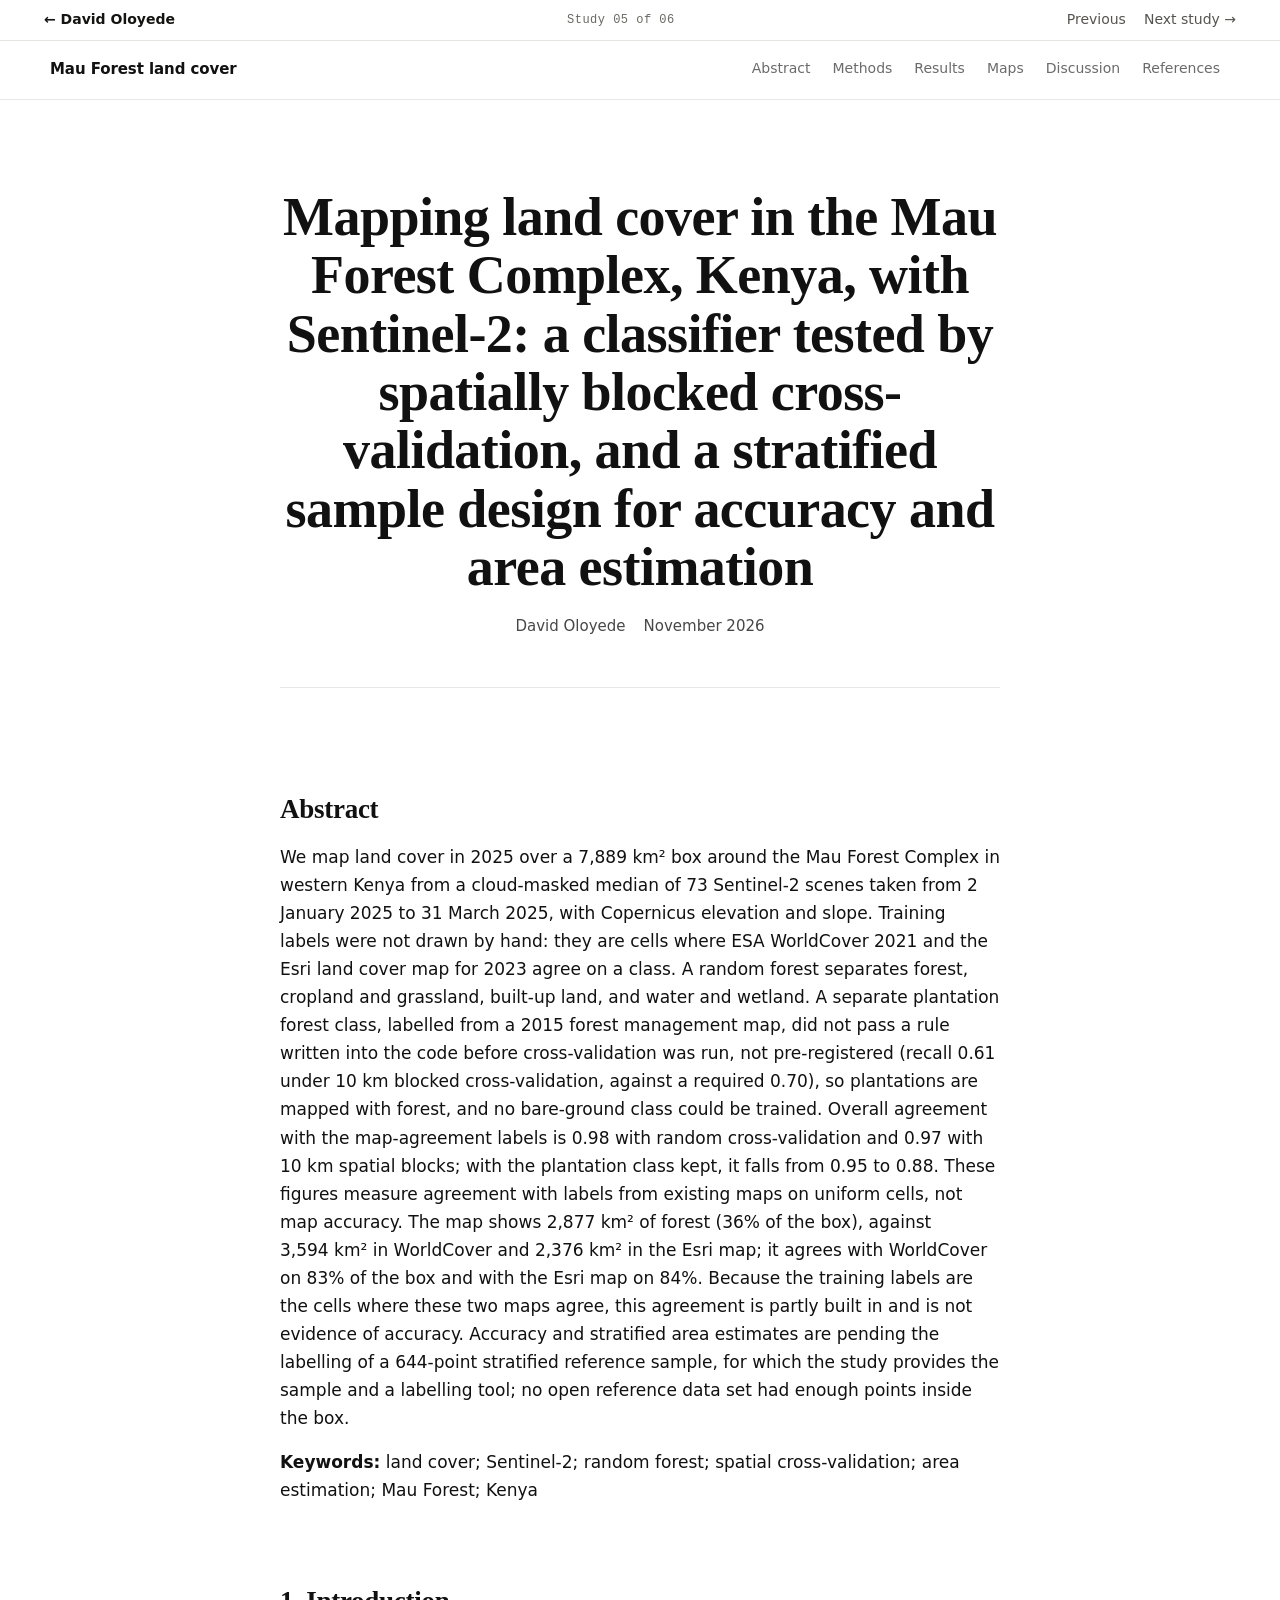
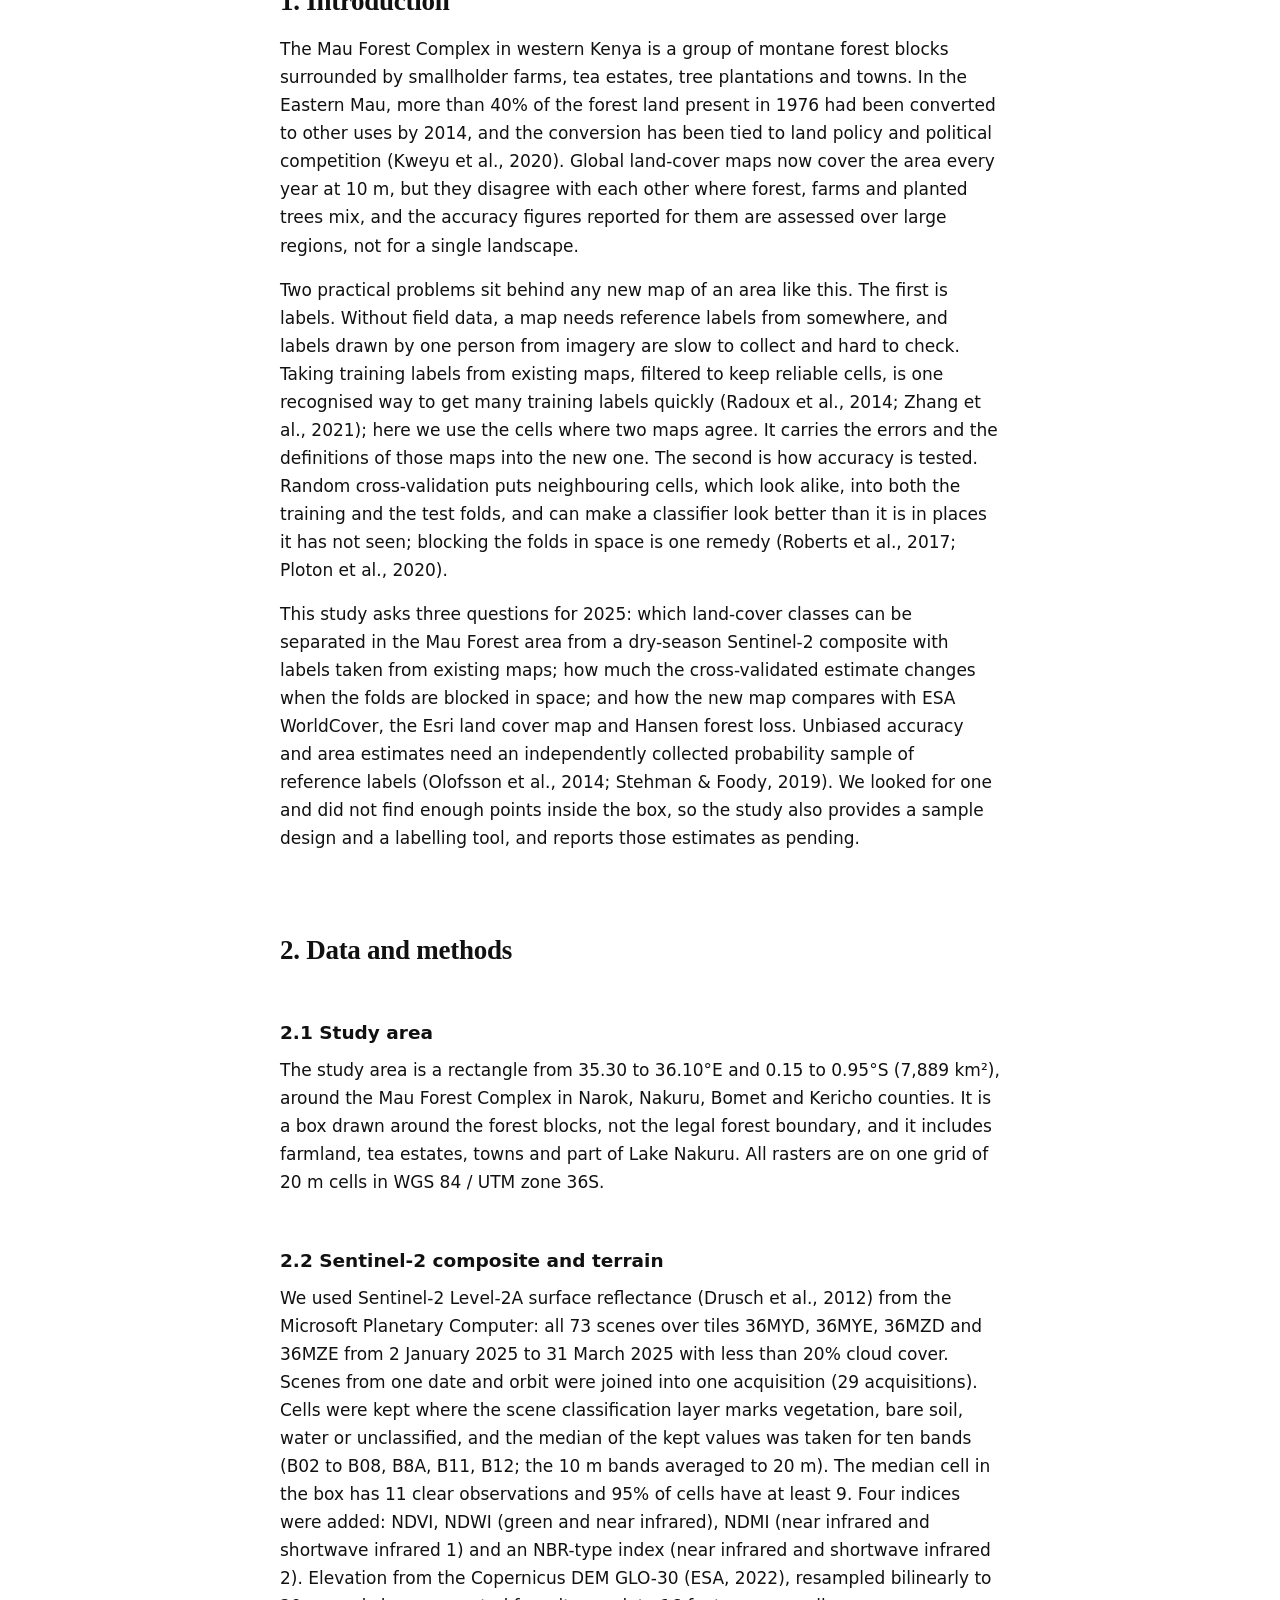
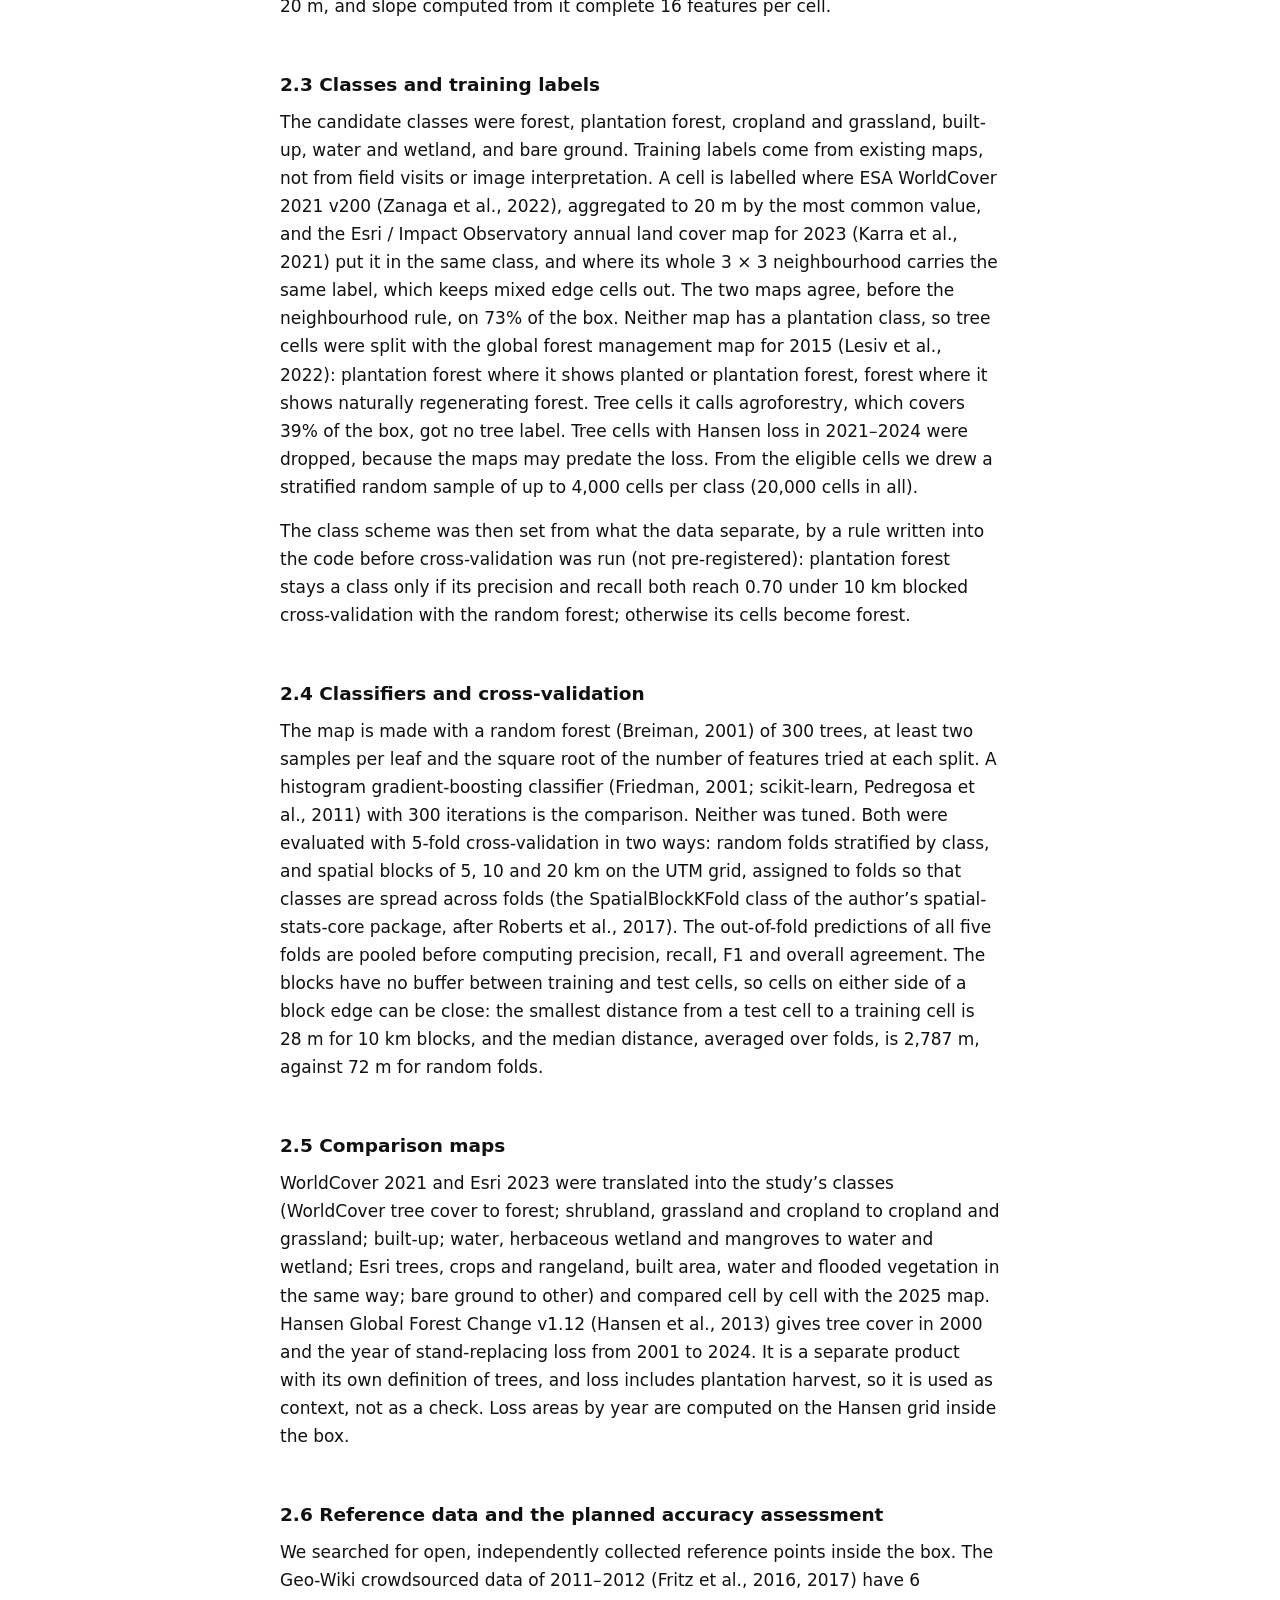
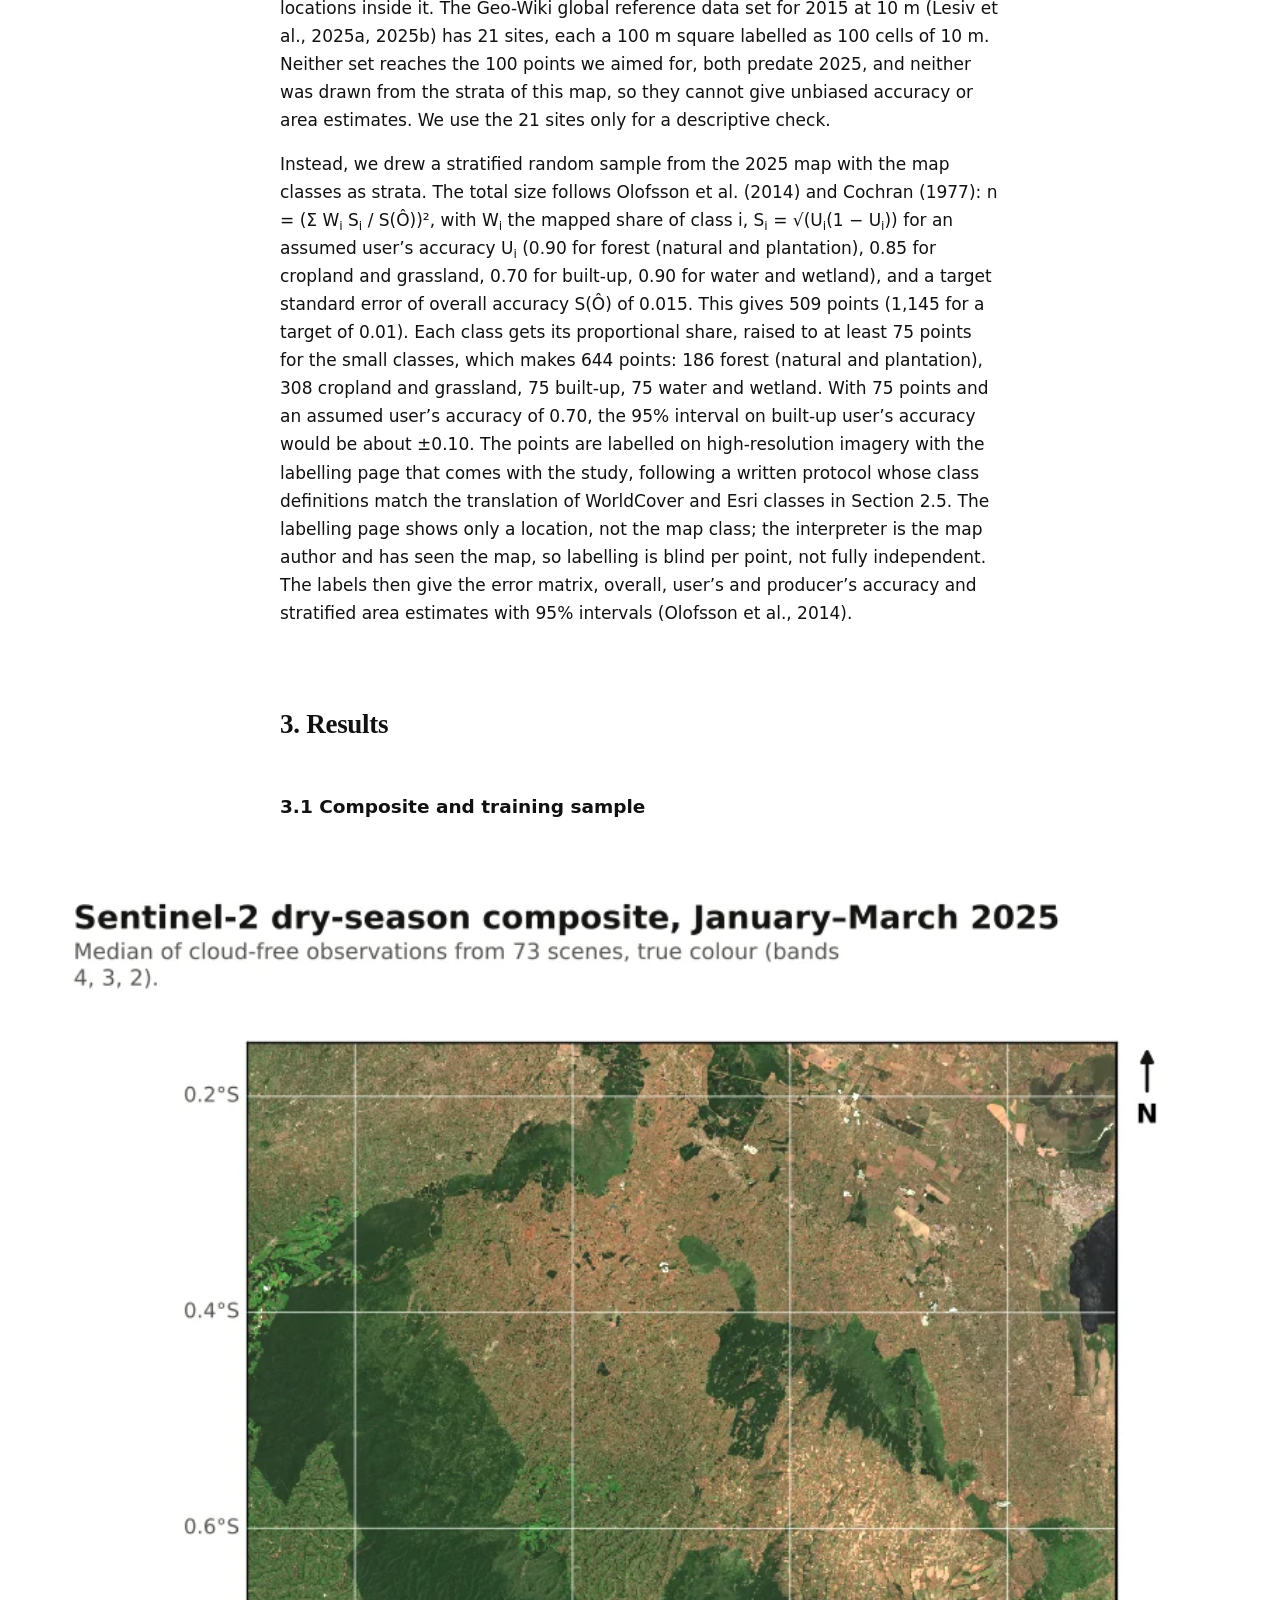
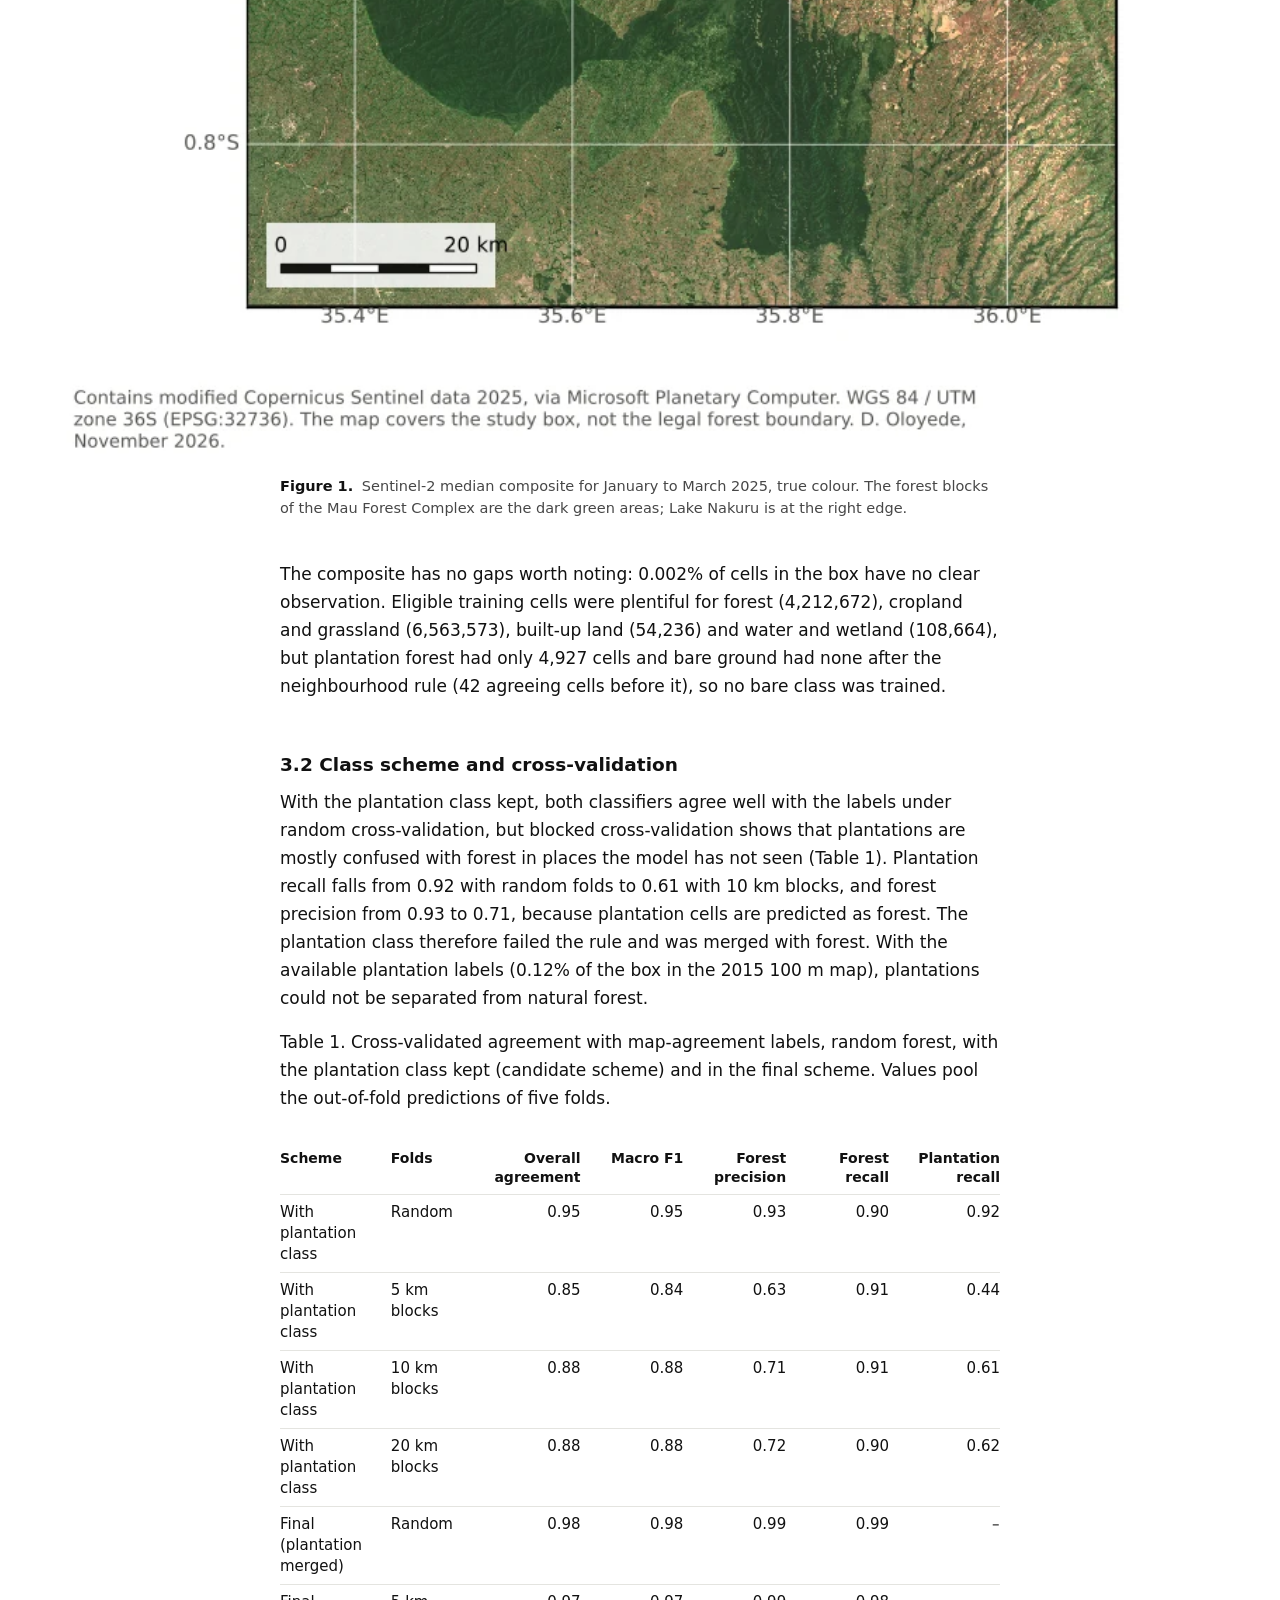
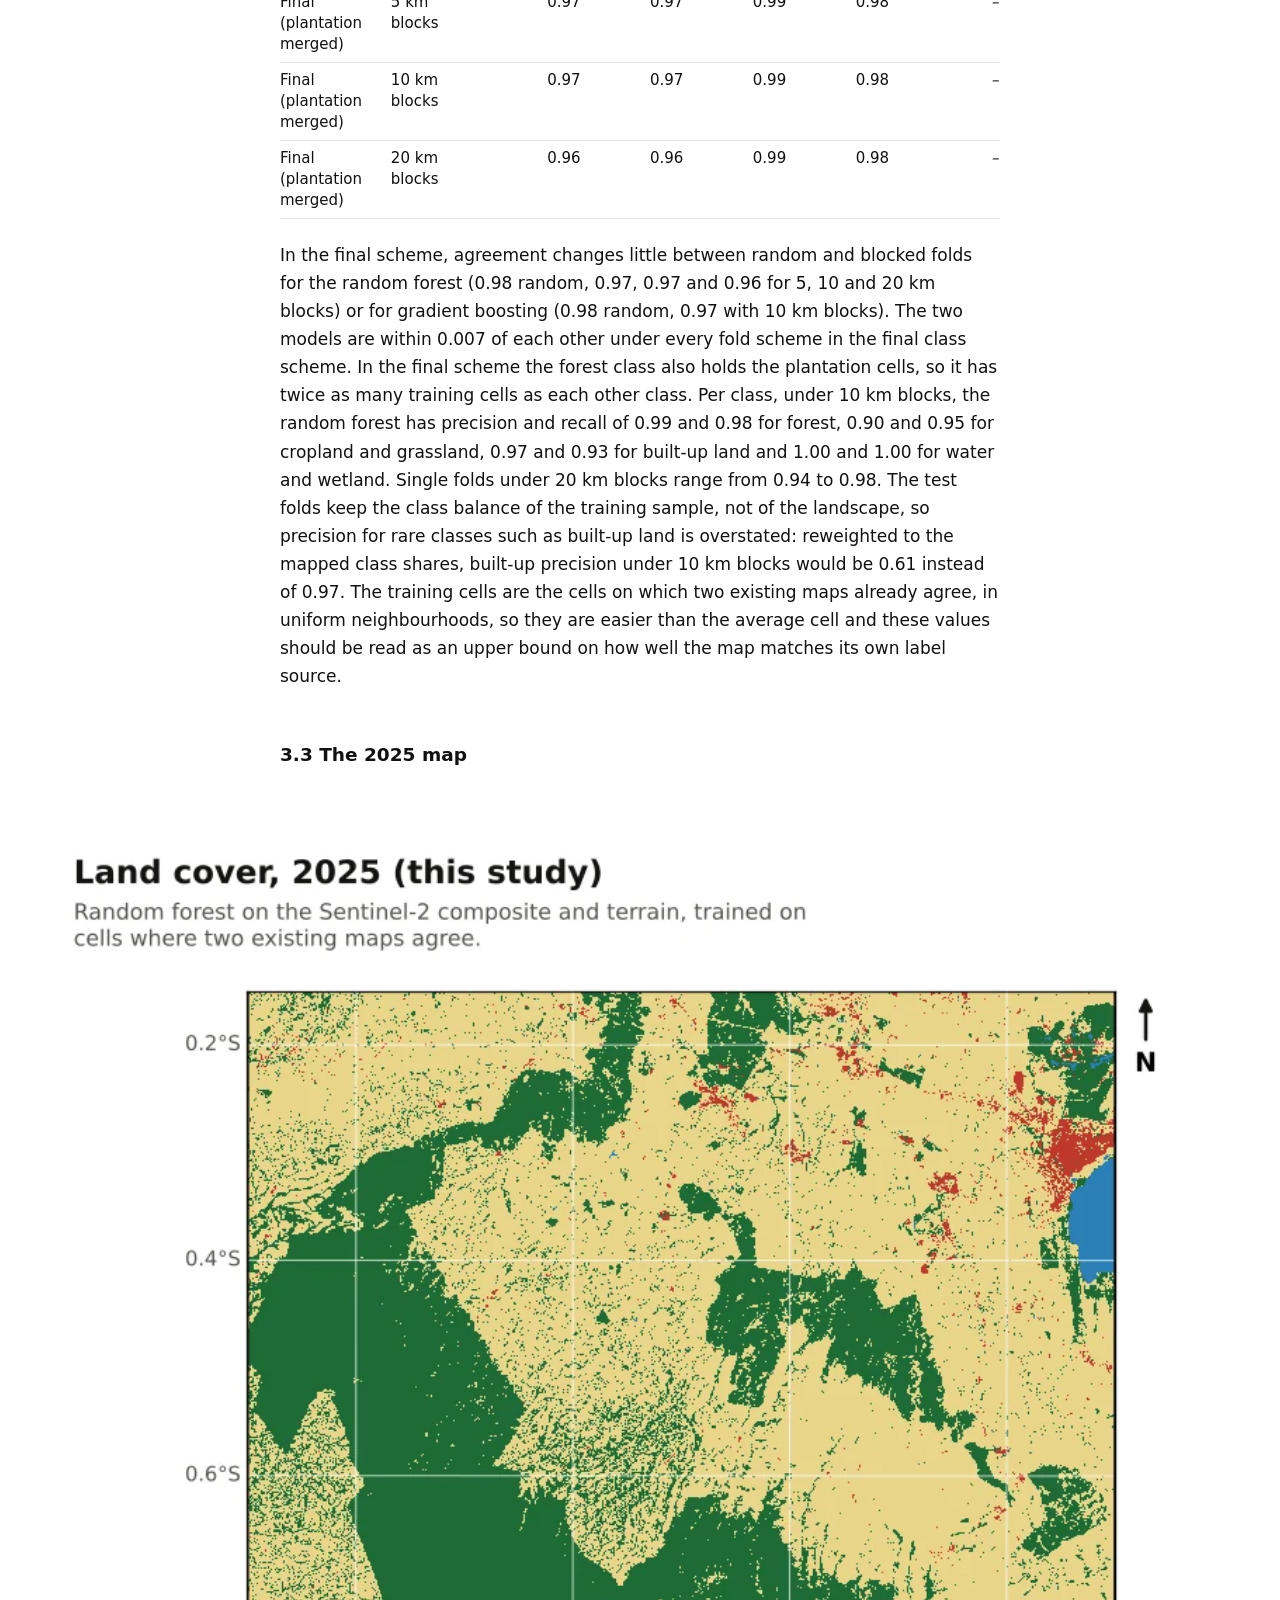
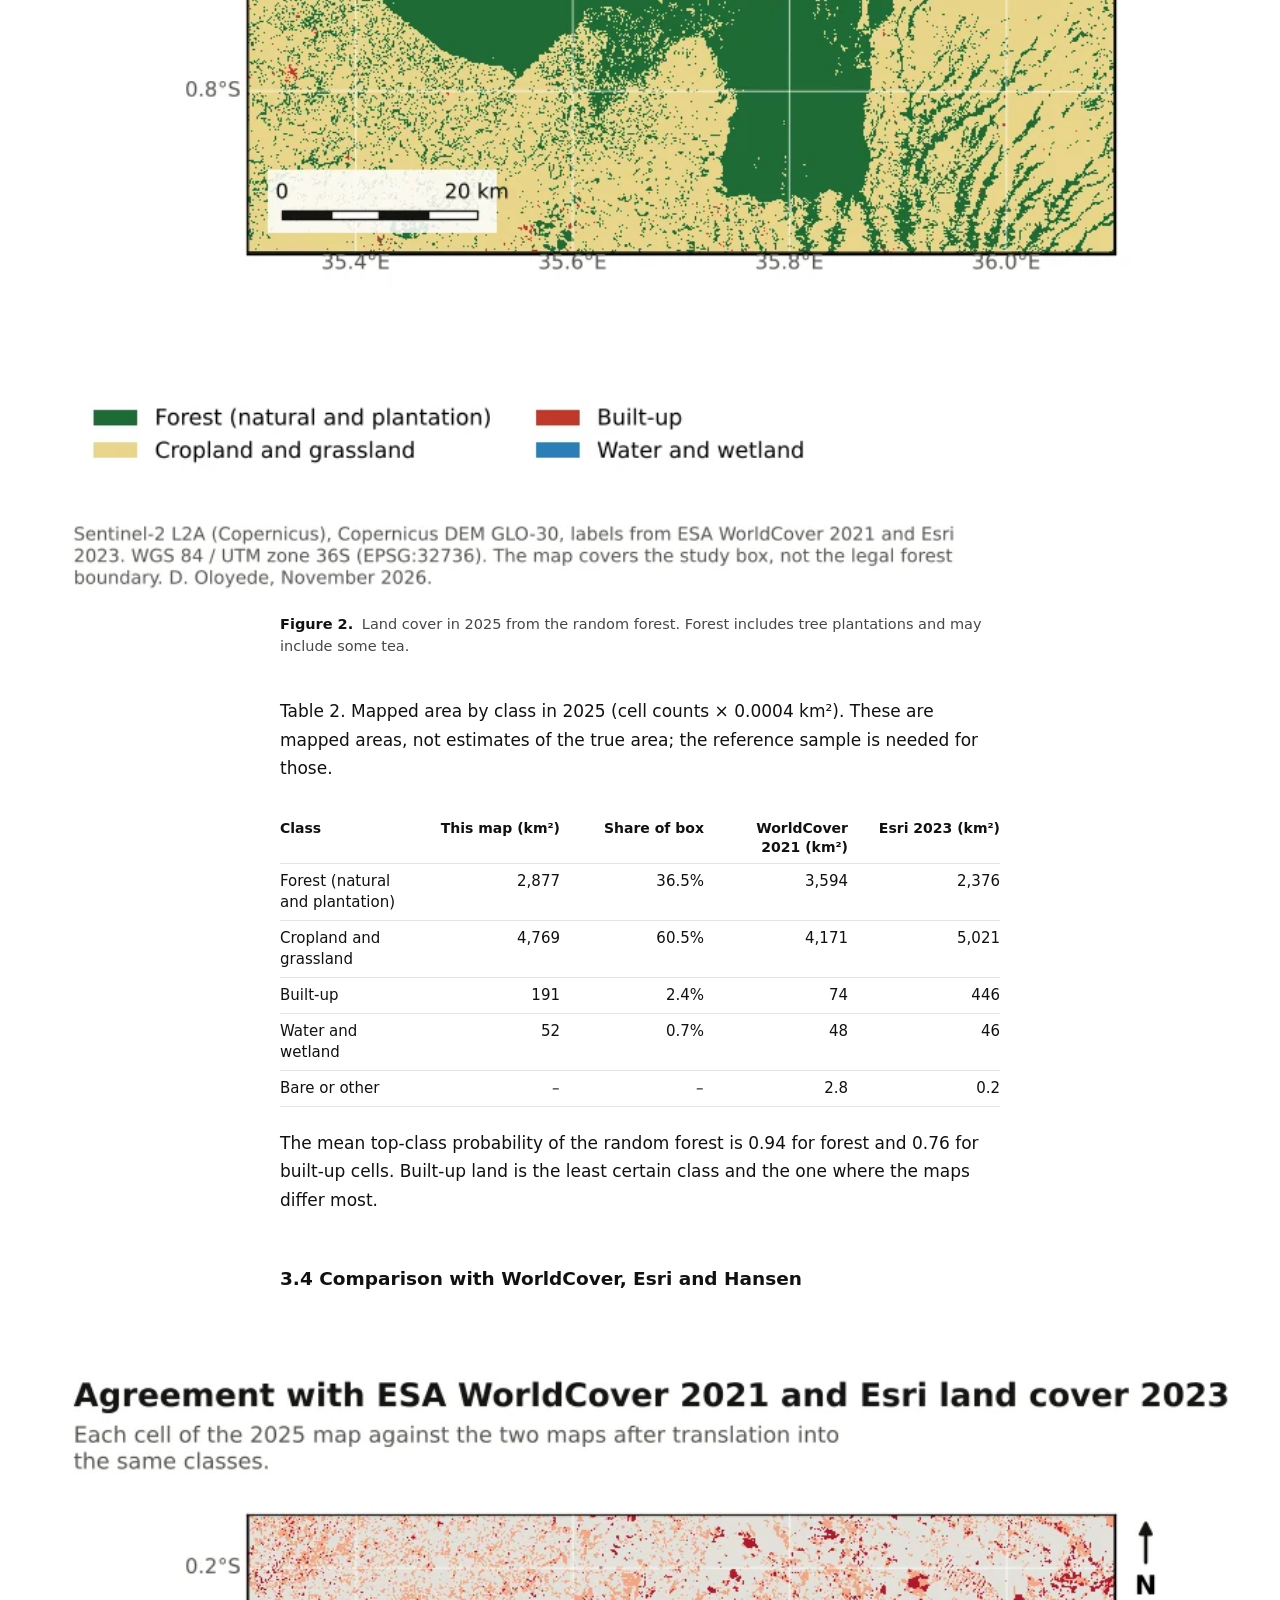
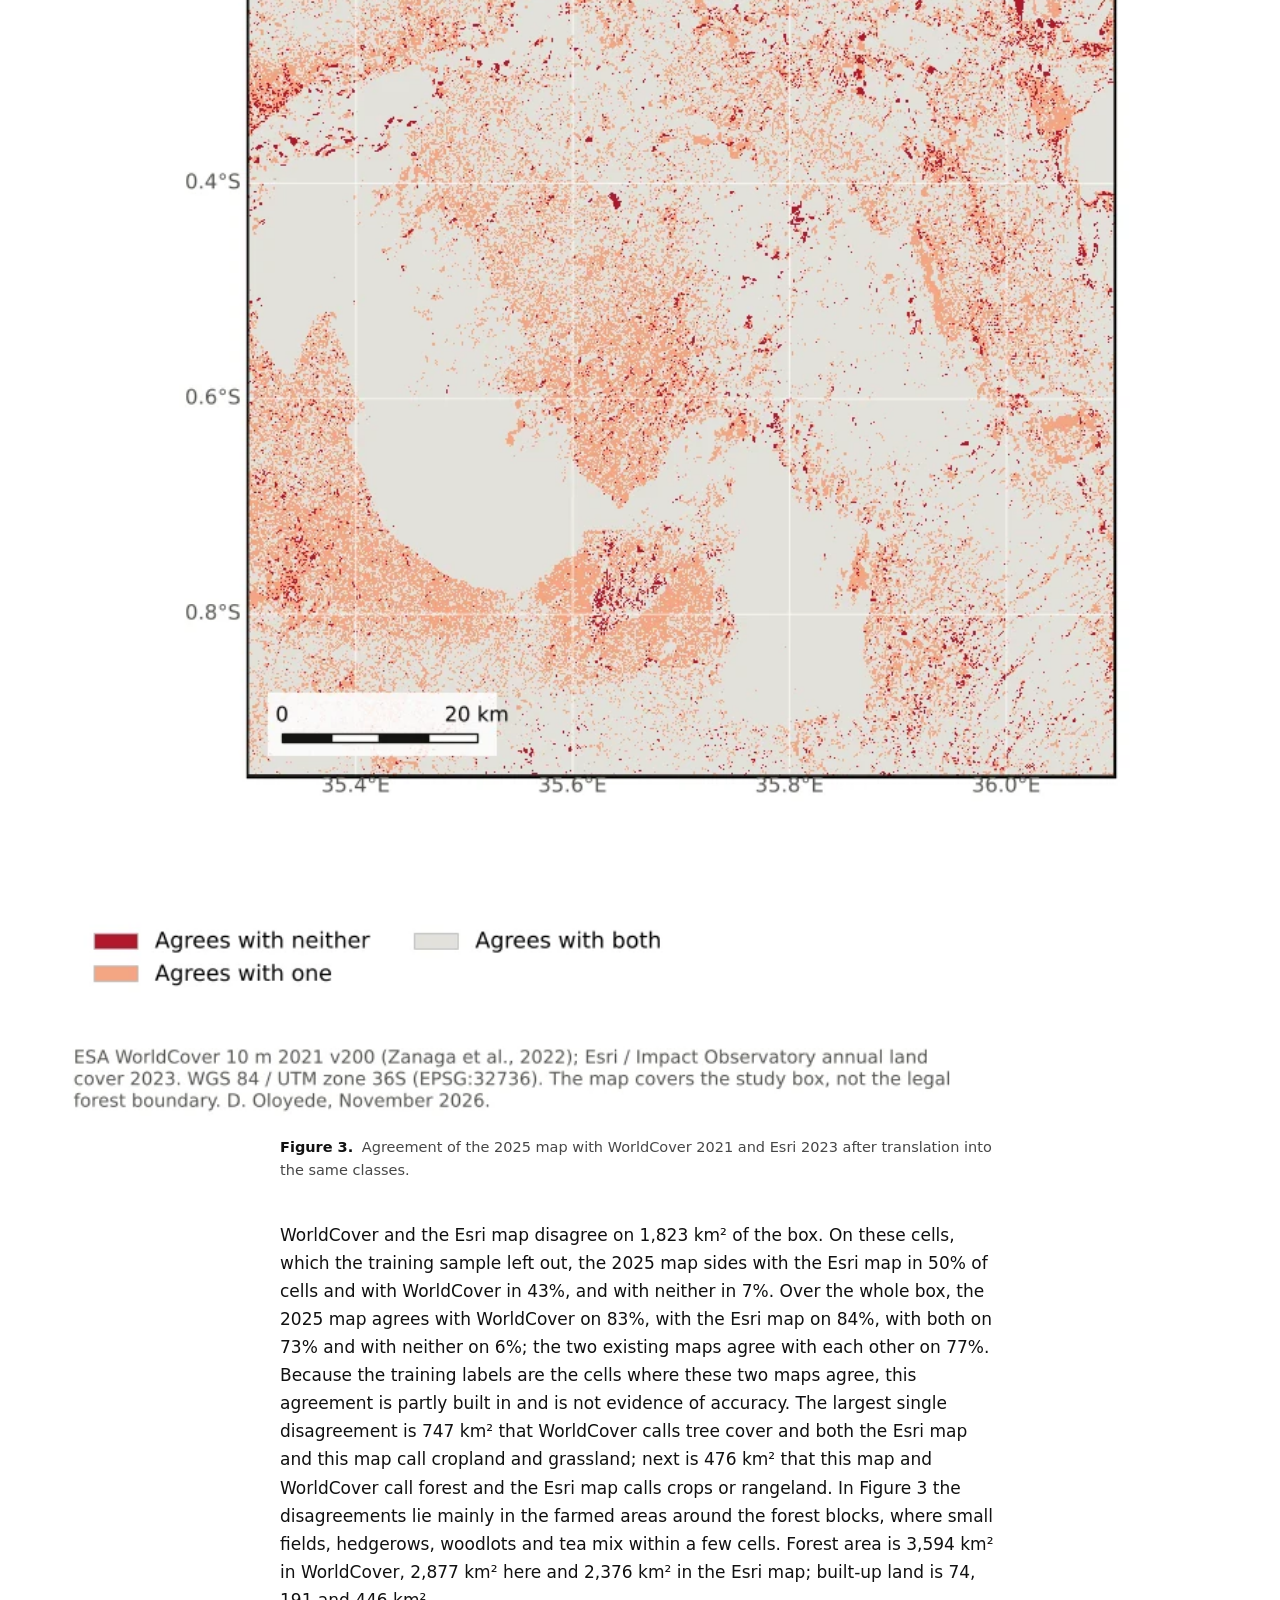
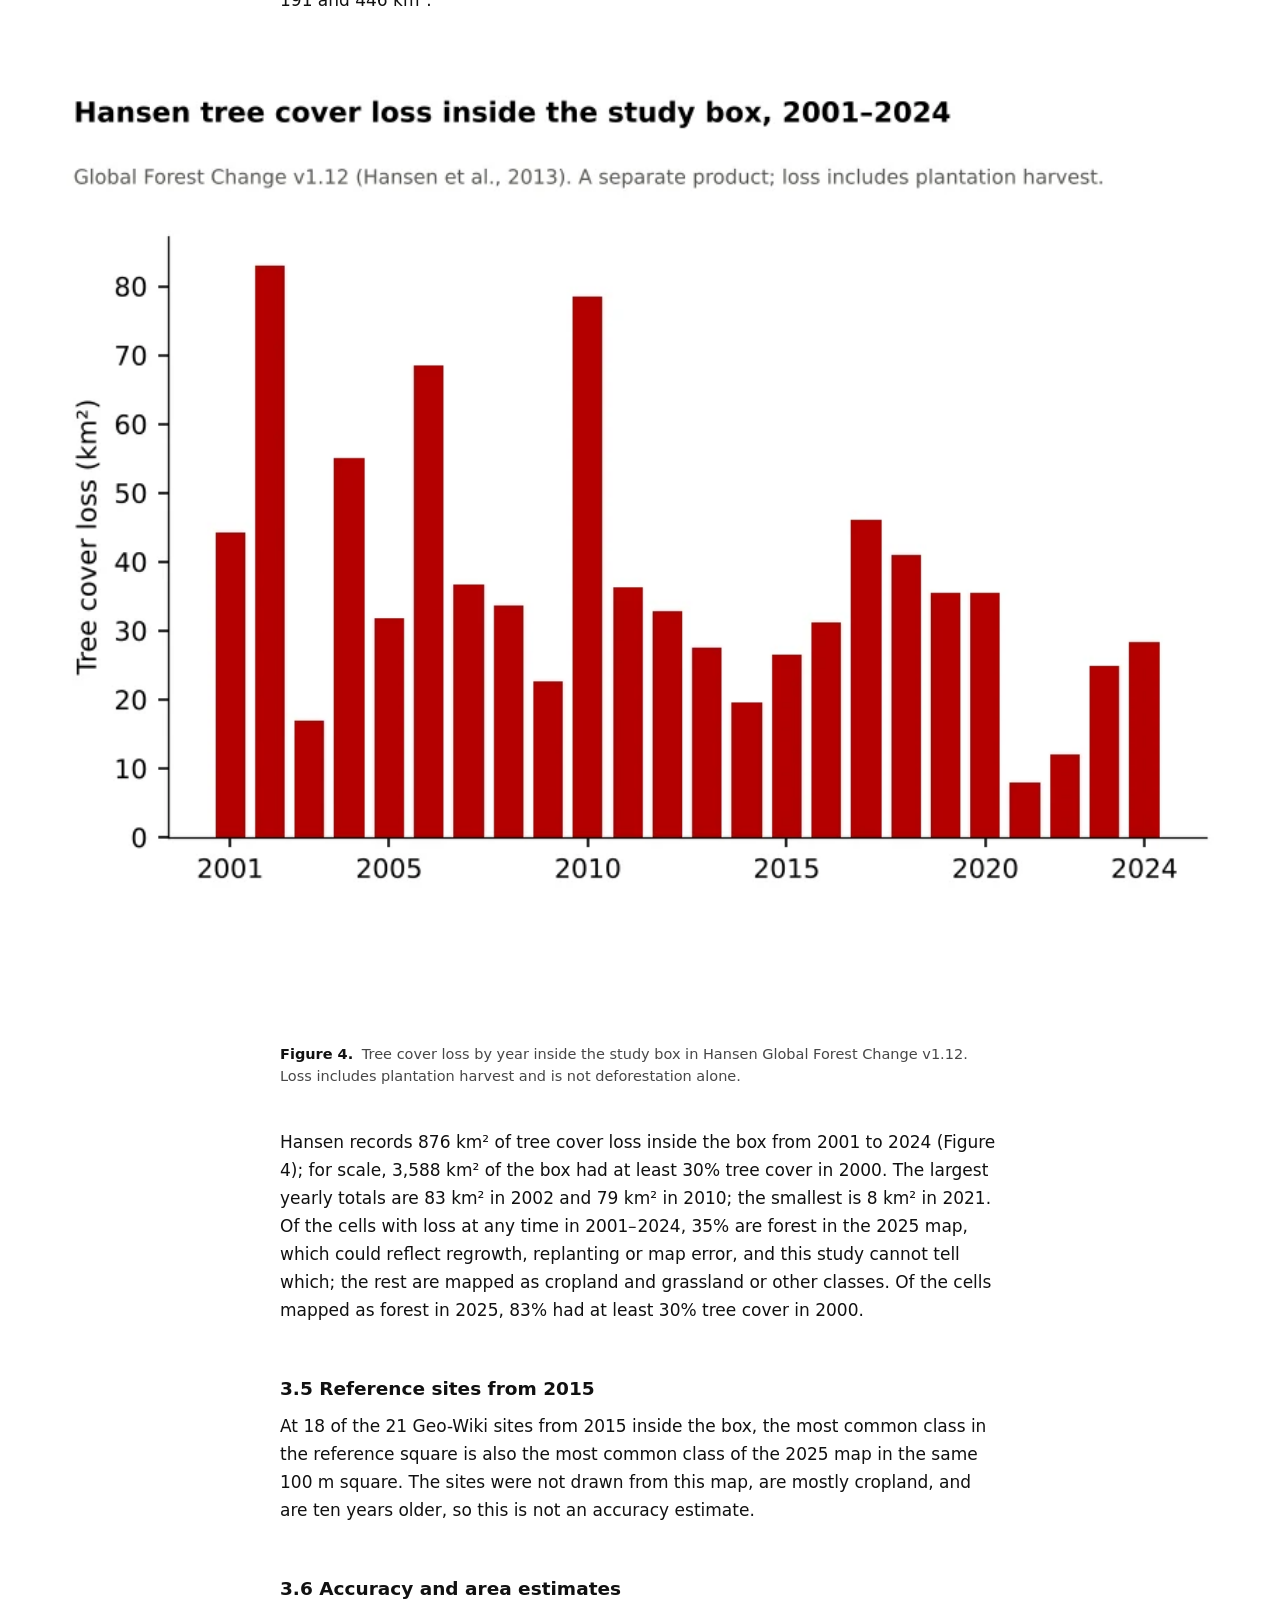
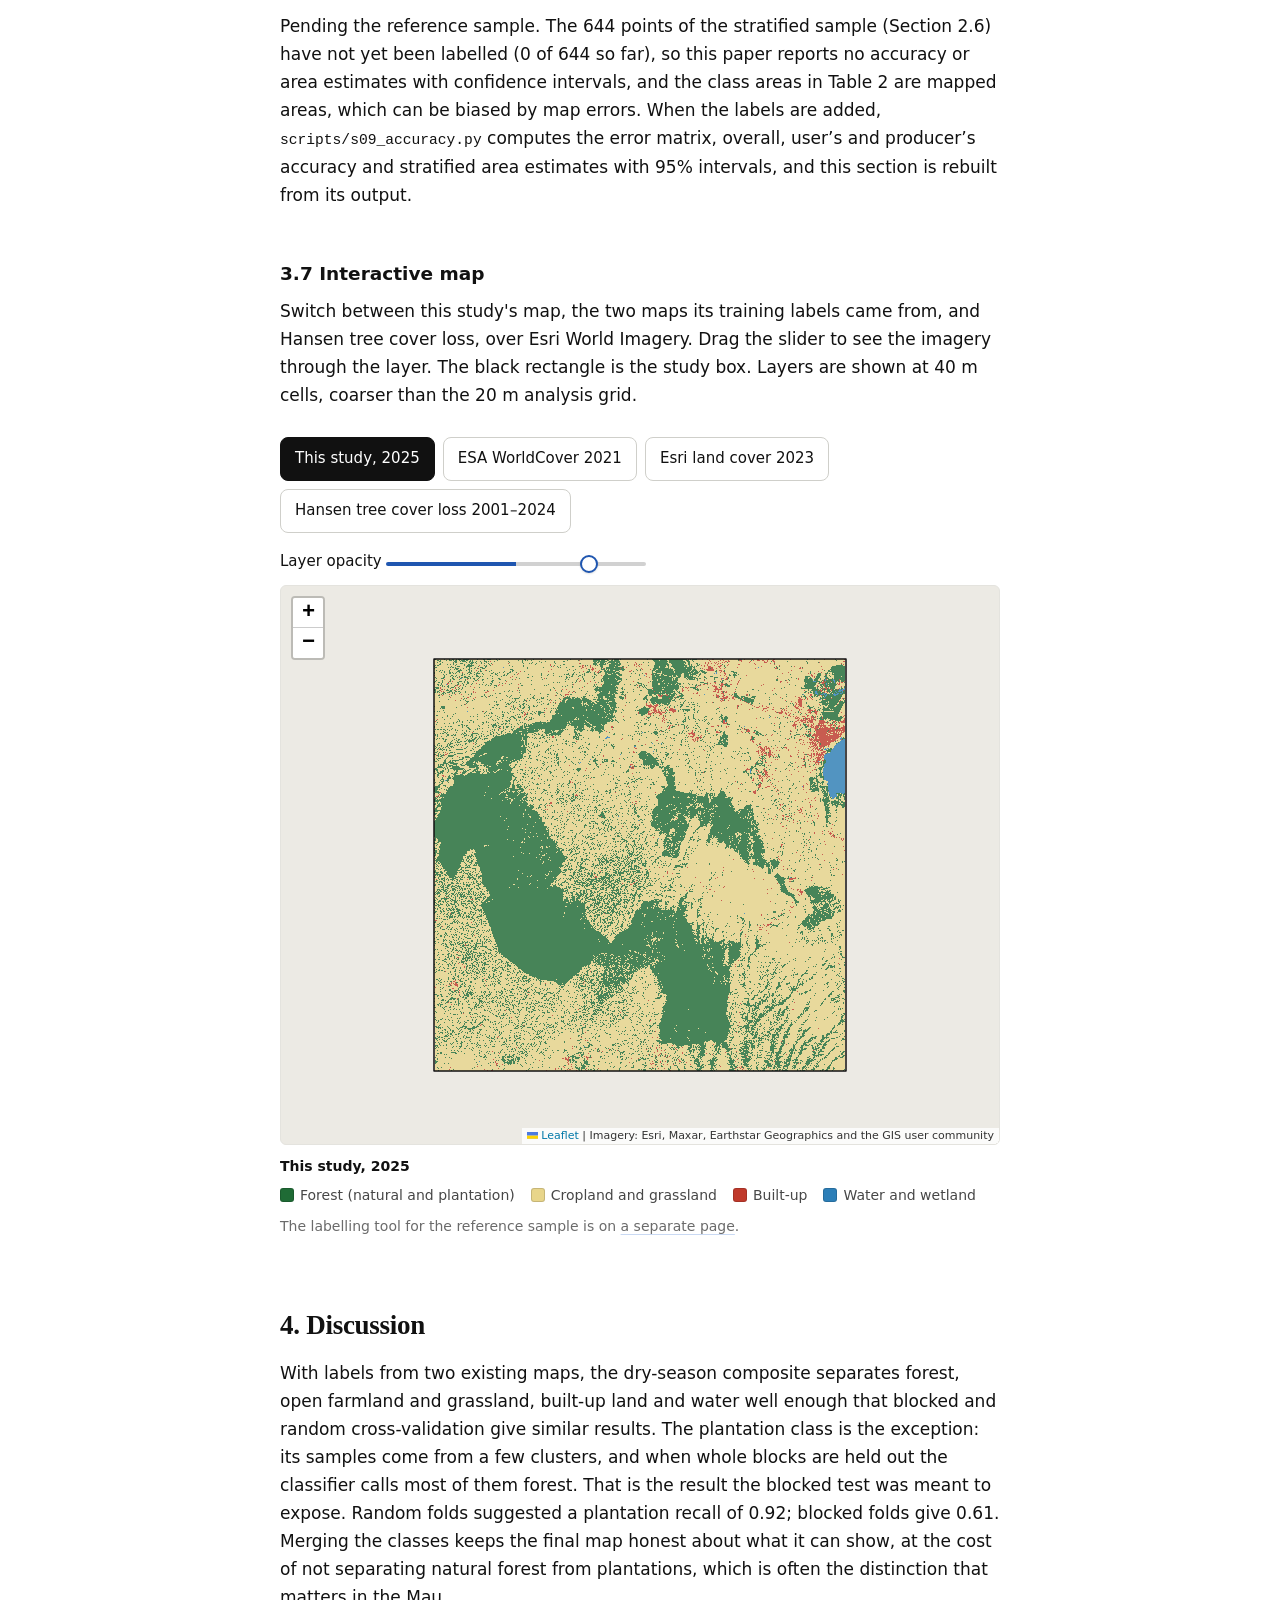
==== commit 990b963a: "Stop publishing the reference sample's map classes and replace the note placeholder with a draft" ====
--- a/docs/index.html
+++ b/docs/index.html
@@ -4,12 +4,13 @@
     <meta charset="UTF-8">
     <meta name="viewport" content="width=device-width, initial-scale=1.0">
     <meta name="color-scheme" content="only light">
-    <title>Mapping land cover in the Mau Forest Complex, Kenya, with Sentinel-2: a classifier tested by spatially blocked cross-validation, with stratified area estimates for 2025</title>
+    <title>Mapping land cover in the Mau Forest Complex, Kenya, with Sentinel-2: a classifier tested by spatially blocked cross-validation, and a stratified sample design for accuracy and area estimation</title>
 <link rel="canonical" href="https://oloyededavid.github.io/Mau-Forest-Land-Cover/">
 <meta property="og:type" content="article">
 <meta property="og:title" content="Mapping land cover in the Mau Forest
 Complex, Kenya, with Sentinel-2: a classifier tested by spatially
-blocked cross-validation, with stratified area estimates for 2025">
+blocked cross-validation, and a stratified sample design for accuracy
+and area estimation">
 <meta property="og:description" content="Land cover in 2025 around the
 Mau Forest Complex, Kenya, from Sentinel-2: a random forest trained on
 map-agreement labels, tested with spatially blocked cross-validation and
@@ -83,7 +84,7 @@
 <header class="title">
     <h1>Mapping land cover in the Mau Forest Complex, Kenya, with
 Sentinel-2: a classifier tested by spatially blocked cross-validation,
-with stratified area estimates for 2025</h1>
+and a stratified sample design for accuracy and area estimation</h1>
     <p class="sig"><span>David Oloyede</span><span>November
 2026</span></p>
 </header>
@@ -96,21 +97,23 @@
 cells where ESA WorldCover 2021 and the Esri land cover map for 2023
 agree on a class. A random forest separates forest, cropland and
 grassland, built-up land, and water and wetland. A separate plantation
-forest class, labelled from a 2015 forest management map, did not pass
-the rule we set in advance (recall 0.61 under 10 km blocked
-cross-validation, against a required 0.70), so plantations are mapped
-with forest, and no bare-ground class could be trained. Against the
-map-agreement labels, overall accuracy is 0.98 with random
-cross-validation and 0.97 with 10 km spatial blocks; with the plantation
-class kept, it falls from 0.95 to 0.88. These figures measure agreement
-with labels from existing maps on uniform cells, not map accuracy. The
-map shows 2,877 km² of forest (36% of the box), against 3,594 km² in
-WorldCover and 2,376 km² in the Esri map; it agrees with WorldCover on
-83% of the box and with the Esri map on 84%. Accuracy and stratified
-area estimates are pending the labelling of a 644-point stratified
-reference sample, for which the study provides the sample and a
-labelling tool; no open reference data set had enough points inside the
-box.</p>
+forest class, labelled from a 2015 forest management map, did not pass a
+rule written into the code before cross-validation was run, not
+pre-registered (recall 0.61 under 10 km blocked cross-validation,
+against a required 0.70), so plantations are mapped with forest, and no
+bare-ground class could be trained. Overall agreement with the
+map-agreement labels is 0.98 with random cross-validation and 0.97 with
+10 km spatial blocks; with the plantation class kept, it falls from 0.95
+to 0.88. These figures measure agreement with labels from existing maps
+on uniform cells, not map accuracy. The map shows 2,877 km² of forest
+(36% of the box), against 3,594 km² in WorldCover and 2,376 km² in the
+Esri map; it agrees with WorldCover on 83% of the box and with the Esri
+map on 84%. Because the training labels are the cells where these two
+maps agree, this agreement is partly built in and is not evidence of
+accuracy. Accuracy and stratified area estimates are pending the
+labelling of a 644-point stratified reference sample, for which the
+study provides the sample and a labelling tool; no open reference data
+set had enough points inside the box.</p>
 <p><strong>Keywords:</strong> land cover; Sentinel-2; random forest;
 spatial cross-validation; area estimation; Mau Forest; Kenya</p>
 <h2 id="introduction">1. Introduction</h2>
@@ -121,29 +124,31 @@
 been tied to land policy and political competition (Kweyu et al., 2020).
 Global land-cover maps now cover the area every year at 10 m, but they
 disagree with each other where forest, farms and planted trees mix, and
-their stated accuracies are for whole continents, not for a single
-landscape.</p>
+the accuracy figures reported for them are assessed over large regions,
+not for a single landscape.</p>
 <p>Two practical problems sit behind any new map of an area like this.
 The first is labels. Without field data, a map needs reference labels
 from somewhere, and labels drawn by one person from imagery are slow to
-collect and hard to check. Using cells where existing maps agree is one
-recognised way to get many training labels quickly (Radoux et al., 2014;
-Zhang et al., 2021), but it carries the errors and the definitions of
-those maps into the new one. The second is how accuracy is tested.
-Random cross-validation puts neighbouring cells, which look alike, into
-both the training and the test folds, and can make a classifier look
-better than it is in places it has not seen; blocking the folds in space
-is one remedy (Roberts et al., 2017; Ploton et al., 2020).</p>
+collect and hard to check. Taking training labels from existing maps,
+filtered to keep reliable cells, is one recognised way to get many
+training labels quickly (Radoux et al., 2014; Zhang et al., 2021); here
+we use the cells where two maps agree. It carries the errors and the
+definitions of those maps into the new one. The second is how accuracy
+is tested. Random cross-validation puts neighbouring cells, which look
+alike, into both the training and the test folds, and can make a
+classifier look better than it is in places it has not seen; blocking
+the folds in space is one remedy (Roberts et al., 2017; Ploton et al.,
+2020).</p>
 <p>This study asks three questions for 2025: which land-cover classes
 can be separated in the Mau Forest area from a dry-season Sentinel-2
-composite with labels taken from existing maps; how much the accuracy
-estimate changes when cross-validation is blocked in space; and how the
-new map compares with ESA WorldCover, the Esri land cover map and Hansen
-forest loss. Unbiased accuracy and area estimates need an independently
-collected probability sample of reference labels (Olofsson et al., 2014;
-Stehman &amp; Foody, 2019). We looked for one and did not find enough
-points inside the box, so the study also provides a sample design and a
-labelling tool, and reports those estimates as pending.</p>
+composite with labels taken from existing maps; how much the
+cross-validated estimate changes when the folds are blocked in space;
+and how the new map compares with ESA WorldCover, the Esri land cover
+map and Hansen forest loss. Unbiased accuracy and area estimates need an
+independently collected probability sample of reference labels (Olofsson
+et al., 2014; Stehman &amp; Foody, 2019). We looked for one and did not
+find enough points inside the box, so the study also provides a sample
+design and a labelling tool, and reports those estimates as pending.</p>
 <h2 id="data-and-methods">2. Data and methods</h2>
 <h3 id="study-area">2.1 Study area</h3>
 <p>The study area is a rectangle from 35.30 to 36.10°E and 0.15 to
@@ -188,10 +193,10 @@
 we drew a stratified random sample of up to 4,000 cells per class
 (20,000 cells in all).</p>
 <p>The class scheme was then set from what the data separate, by a rule
-fixed before the run: plantation forest stays a class only if its
-precision and recall both reach 0.70 under 10 km blocked
-cross-validation with the random forest; otherwise its cells become
-forest.</p>
+written into the code before cross-validation was run (not
+pre-registered): plantation forest stays a class only if its precision
+and recall both reach 0.70 under 10 km blocked cross-validation with the
+random forest; otherwise its cells become forest.</p>
 <h3 id="classifiers-and-cross-validation">2.4 Classifiers and
 cross-validation</h3>
 <p>The map is made with a random forest (Breiman, 2001) of 300 trees, at
@@ -204,7 +209,7 @@
 that classes are spread across folds (the SpatialBlockKFold class of the
 author’s spatial-stats-core package, after Roberts et al., 2017). The
 out-of-fold predictions of all five folds are pooled before computing
-precision, recall, F1 and overall accuracy. The blocks have no buffer
+precision, recall, F1 and overall agreement. The blocks have no buffer
 between training and test cells, so cells on either side of a block edge
 can be close: the smallest distance from a test cell to a training cell
 is 28 m for 10 km blocks, and the median distance, averaged over folds,
@@ -225,7 +230,7 @@
 Reference data and the planned accuracy assessment</h3>
 <p>We searched for open, independently collected reference points inside
 the box. The Geo-Wiki crowdsourced data of 2011–2012 (Fritz et al.,
-2017a, 2017b) have 6 locations inside it. The Geo-Wiki global reference
+2016, 2017) have 6 locations inside it. The Geo-Wiki global reference
 data set for 2015 at 10 m (Lesiv et al., 2025a, 2025b) has 21 sites,
 each a 100 m square labelled as 100 cells of 10 m. Neither set reaches
 the 100 points we aimed for, both predate 2025, and neither was drawn
@@ -242,12 +247,17 @@
 gives 509 points (1,145 for a target of 0.01). Each class gets its
 proportional share, raised to at least 75 points for the small classes,
 which makes 644 points: 186 forest (natural and plantation), 308
-cropland and grassland, 75 built-up, 75 water and wetland. The points
-are labelled blind, on high-resolution imagery, with the labelling page
-that comes with the study; the page shows only a location, never the map
-class. The labels then give the error matrix, overall, user’s and
-producer’s accuracy and stratified area estimates with 95% intervals
-(Olofsson et al., 2014).</p>
+cropland and grassland, 75 built-up, 75 water and wetland. With 75
+points and an assumed user’s accuracy of 0.70, the 95% interval on
+built-up user’s accuracy would be about ±0.10. The points are labelled
+on high-resolution imagery with the labelling page that comes with the
+study, following a written protocol whose class definitions match the
+translation of WorldCover and Esri classes in Section 2.5. The labelling
+page shows only a location, not the map class; the interpreter is the
+map author and has seen the map, so labelling is blind per point, not
+fully independent. The labels then give the error matrix, overall,
+user’s and producer’s accuracy and stratified area estimates with 95%
+intervals (Olofsson et al., 2014).</p>
 <h2 id="results">3. Results</h2>
 <h3 id="composite-and-training-sample">3.1 Composite and training
 sample</h3>
@@ -267,18 +277,18 @@
 agreeing cells before it), so no bare class was trained.</p>
 <h3 id="class-scheme-and-cross-validation">3.2 Class scheme and
 cross-validation</h3>
-<p>With the plantation class kept, both classifiers separate the classes
-well under random cross-validation, but blocked cross-validation shows
+<p>With the plantation class kept, both classifiers agree well with the
+labels under random cross-validation, but blocked cross-validation shows
 that plantations are mostly confused with forest in places the model has
 not seen (Table 1). Plantation recall falls from 0.92 with random folds
 to 0.61 with 10 km blocks, and forest precision from 0.93 to 0.71,
 because plantation cells are predicted as forest. The plantation class
-therefore failed the rule and was merged with forest. Plantations and
-tea can still not be told apart from natural forest in this map.</p>
-<p>Table 1. Cross-validated accuracy against map-agreement labels,
-random forest, with the plantation class kept (candidate scheme) and in
-the final scheme. Values pool the out-of-fold predictions of five
-folds.</p>
+therefore failed the rule and was merged with forest. With the available
+plantation labels (0.12% of the box in the 2015 100 m map), plantations
+could not be separated from natural forest.</p>
+<p>Table 1. Cross-validated agreement with map-agreement labels, random
+forest, with the plantation class kept (candidate scheme) and in the
+final scheme. Values pool the out-of-fold predictions of five folds.</p>
 <table style="width:100%;">
 <colgroup>
 <col style="width: 14%" />
@@ -293,7 +303,7 @@
 <tr class="header">
 <th style="text-align: left;">Scheme</th>
 <th style="text-align: left;">Folds</th>
-<th style="text-align: right;">Overall accuracy</th>
+<th style="text-align: right;">Overall agreement</th>
 <th style="text-align: right;">Macro F1</th>
 <th style="text-align: right;">Forest precision</th>
 <th style="text-align: right;">Forest recall</th>
@@ -375,27 +385,30 @@
 </tr>
 </tbody>
 </table>
-<p>In the final scheme, accuracy changes little between random and
+<p>In the final scheme, agreement changes little between random and
 blocked folds for the random forest (0.98 random, 0.97, 0.97 and 0.96
 for 5, 10 and 20 km blocks) or for gradient boosting (0.98 random, 0.97
 with 10 km blocks). The two models are within 0.007 of each other under
-every scheme. In the final scheme the forest class also holds the
-plantation cells, so it has twice as many training cells as each other
-class. Per class, under 10 km blocks, the random forest has precision
-and recall of 0.99 and 0.98 for forest, 0.90 and 0.95 for cropland and
-grassland, 0.97 and 0.93 for built-up land and 1.00 and 1.00 for water
-and wetland. Single folds under 20 km blocks range from 0.94 to 0.98.
-The training cells are the cells on which two existing maps already
-agree, in uniform neighbourhoods, so they are easier than the average
-cell and these values should be read as an upper bound on how well the
-map matches its own label source.</p>
+every fold scheme in the final class scheme. In the final scheme the
+forest class also holds the plantation cells, so it has twice as many
+training cells as each other class. Per class, under 10 km blocks, the
+random forest has precision and recall of 0.99 and 0.98 for forest, 0.90
+and 0.95 for cropland and grassland, 0.97 and 0.93 for built-up land and
+1.00 and 1.00 for water and wetland. Single folds under 20 km blocks
+range from 0.94 to 0.98. The test folds keep the class balance of the
+training sample, not of the landscape, so precision for rare classes
+such as built-up land is overstated: reweighted to the mapped class
+shares, built-up precision under 10 km blocks would be 0.61 instead of
+0.97. The training cells are the cells on which two existing maps
+already agree, in uniform neighbourhoods, so they are easier than the
+average cell and these values should be read as an upper bound on how
+well the map matches its own label source.</p>
 <h3 id="the-2025-map">3.3 The 2025 map</h3>
 <figure class="wide reveal mapimg" id="fig-2">
-<picture><source media="(max-width: 760px)" srcset="assets/maps/m02_landcover_phone.webp"><img src="assets/maps/m02_landcover.webp" width="2200" height="1640" loading="lazy" alt="Land cover in 2025 from the random forest. Forest includes tree plantations and, in places, tea, which the classifier could not separate."></picture>
+<picture><source media="(max-width: 760px)" srcset="assets/maps/m02_landcover_phone.webp"><img src="assets/maps/m02_landcover.webp" width="2200" height="1640" loading="lazy" alt="Land cover in 2025 from the random forest. Forest includes tree plantations and may include some tea."></picture>
 <figcaption>
 <b>Figure 2.</b> Land cover in 2025 from the random forest. Forest
-includes tree plantations and, in places, tea, which the classifier
-could not separate.
+includes tree plantations and may include some tea.
 </figcaption>
 </figure>
 <p>Table 2. Mapped area by class in 2025 (cell counts × 0.0004 km²).
@@ -468,18 +481,22 @@
 2023 after translation into the same classes.
 </figcaption>
 </figure>
-<p>The 2025 map agrees with WorldCover on 83% of the box, with the Esri
-map on 84%, with both on 73% and with neither on 6%. The two existing
-maps agree with each other on 77%. Where they disagree (1,823 km²), the
-2025 map sides with the Esri map in 50% of cells and with WorldCover in
-43%. The largest single disagreement is 747 km² that WorldCover calls
-tree cover and both the Esri map and this map call cropland and
-grassland; next is 476 km² that this map and WorldCover call forest and
-the Esri map calls crops or rangeland. In Figure 3 the disagreements lie
-mainly in the farmed areas around the forest blocks, where small fields,
-hedgerows, woodlots and tea mix within a few cells. Forest area is 3,594
-km² in WorldCover, 2,877 km² here and 2,376 km² in the Esri map;
-built-up land is 74, 191 and 446 km².</p>
+<p>WorldCover and the Esri map disagree on 1,823 km² of the box. On
+these cells, which the training sample left out, the 2025 map sides with
+the Esri map in 50% of cells and with WorldCover in 43%, and with
+neither in 7%. Over the whole box, the 2025 map agrees with WorldCover
+on 83%, with the Esri map on 84%, with both on 73% and with neither on
+6%; the two existing maps agree with each other on 77%. Because the
+training labels are the cells where these two maps agree, this agreement
+is partly built in and is not evidence of accuracy. The largest single
+disagreement is 747 km² that WorldCover calls tree cover and both the
+Esri map and this map call cropland and grassland; next is 476 km² that
+this map and WorldCover call forest and the Esri map calls crops or
+rangeland. In Figure 3 the disagreements lie mainly in the farmed areas
+around the forest blocks, where small fields, hedgerows, woodlots and
+tea mix within a few cells. Forest area is 3,594 km² in WorldCover,
+2,877 km² here and 2,376 km² in the Esri map; built-up land is 74, 191
+and 446 km².</p>
 <figure class="wide reveal mapimg" id="fig-4">
 <picture><source media="(max-width: 760px)" srcset="assets/maps/m04_hansen_loss_years_phone.webp"><img src="assets/maps/m04_hansen_loss_years.webp" width="2000" height="880" loading="lazy" alt="Tree cover loss by year inside the study box in Hansen Global Forest Change v1.12. Loss includes plantation harvest and is not deforestation alone."></picture>
 <figcaption>
@@ -513,7 +530,7 @@
 user’s and producer’s accuracy and stratified area estimates with 95%
 intervals, and this section is rebuilt from its output.</p>
 <h3 id="explore">3.7 Interactive map</h3>
-<p>Switch between this study's map, the two maps its training labels came from, and Hansen tree cover loss, over Esri World Imagery. Drag the slider to see the imagery through the layer. The black rectangle is the study box. Layers are shown at 40 m, half the resolution of the analysis grid.</p>
+<p>Switch between this study's map, the two maps its training labels came from, and Hansen tree cover loss, over Esri World Imagery. Drag the slider to see the imagery through the layer. The black rectangle is the study box. Layers are shown at 40 m cells, coarser than the 20 m analysis grid.</p>
 <div id="xp-buttons" class="xp-buttons" role="group" aria-label="Map layer"></div>
 <p class="xp-pick"><label for="xp-opacity">Layer opacity</label> <input type="range" id="xp-opacity" min="0" max="100" value="80"></p>
 <div id="explore-map" class="lf-map" role="region" aria-label="Interactive map of the study box"></div>
@@ -530,12 +547,12 @@
 folds give 0.61. Merging the classes keeps the final map honest about
 what it can show, at the cost of not separating natural forest from
 plantations, which is often the distinction that matters in the Mau.</p>
-<p>The small gap between random and blocked accuracy in the final scheme
-should not be read as proof that spatial autocorrelation is harmless
-here. The training cells are uniform patches on which two maps agree,
-the classes left are spectrally distinct in the dry season, and the
-blocks have no buffer. The test that would show how the map performs on
-the hard cells, the mixed farm and woodland mosaics where the maps
+<p>The small gap between random and blocked agreement in the final
+scheme should not be read as proof that spatial autocorrelation is
+harmless here. The training cells are uniform patches on which two maps
+agree, the classes left are spectrally distinct in the dry season, and
+the blocks have no buffer. The test that would show how the map performs
+on the hard cells, the mixed farm and woodland mosaics where the maps
 disagree, is the independent reference sample, which is still to be
 labelled.</p>
 <p>The comparison maps disagree most in the farm mosaic around the
@@ -544,40 +561,49 @@
 they agree, falls between them: 91% of its forest cells are tree cover
 in WorldCover against 76% in the Esri map, and 90% of its cropland and
 grassland cells are crops or rangeland in the Esri map against 80% in
-WorldCover. Which is closer to the ground cannot be settled by comparing
-maps.</p>
+WorldCover. Because the training labels are the cells where these two
+maps agree, this agreement is partly built in and is not evidence of
+accuracy. Which map is closer to the ground cannot be settled by
+comparing maps.</p>
 <h2 id="limitations">5. Limitations</h2>
 <p>There are no field data. Training labels come from WorldCover 2021,
 Esri 2023 and a 2015 forest management map, so their errors, definitions
 and dates carry into the map, and the uniform cells used for training
 under-represent the mixed cells where errors are most likely.
-Cross-validated accuracy is agreement with those labels, not map
-accuracy. The spatial blocks have no buffer between training and test
-cells, so some leakage across block edges remains. The composite covers
-one dry season, January to March 2025, so seasonal crops, fallow and
-grass look alike, and the class “cropland and grassland” joins them. Tea
-and tree plantations could not be separated from natural forest; the
-forest class includes them, and some tea may be mapped as forest. No
-bare class was trained, because the two maps agree on almost no bare
-cells in the box. Built-up land is the least certain class. Hansen loss
-is a separate product with a different tree definition, and its yearly
-values are affected by changes in processing over the record. The 21
-reference sites from 2015 are only a descriptive check. The study area
-is a rectangle, not the legal boundary of the forest reserves, so the
-areas here are not areas of the gazetted forest. The reference sample,
-once labelled, will rest on one interpreter reading high-resolution
-imagery of uncertain date, not on field visits. We did not test other
-block sizes than 5, 10 and 20 km, other classifiers, or tune either
-model.</p>
+Cross-validated agreement is agreement with those labels, not map
+accuracy. The training sample is balanced by class (forest 40% of
+training cells, built-up 20%), unlike the landscape (built-up 2.4% of
+the mapped box), which can push the classifier to over-map rare classes:
+built-up land is 191 km² here against 74 km² in WorldCover. The
+composite keeps cells that the scene classification calls unclassified,
+and no buffer was put around clouds or shadows, so some cloud edges may
+remain in the median. The spatial blocks have no buffer between training
+and test cells, so some leakage across block edges remains. The
+composite covers one dry season, January to March 2025, so seasonal
+crops, fallow and grass look alike, and the class “cropland and
+grassland” joins them. With the available plantation labels, plantations
+could not be separated from natural forest; the forest class includes
+them, and some tea may be mapped as forest. No bare class was trained,
+because the two maps agree on almost no bare cells in the box. Built-up
+land is the least certain class. Hansen loss is a separate product with
+a different tree definition, and its yearly values are affected by
+changes in processing over the record. The 21 reference sites from 2015
+are only a descriptive check. The study area is a rectangle, not the
+legal boundary of the forest reserves, so the areas here are not areas
+of the gazetted forest. The reference sample, once labelled, will rest
+on one interpreter reading high-resolution imagery of uncertain date,
+not on field visits. We did not test other block sizes than 5, 10 and 20
+km, other classifiers, or tune either model.</p>
 <h2 id="conclusion">6. Conclusion</h2>
 <p>A random forest trained on map-agreement labels maps forest, cropland
 and grassland, built-up land and water around the Mau Forest Complex in
 2025 with cross-validated agreement of 0.97 against those labels under
-10 km spatial blocks. Spatial blocking showed that plantations could not
-be separated from natural forest, so they are mapped together. The map
-shows 2,877 km² of forest in the 7,889 km² box, between the WorldCover
-and Esri figures. Accuracy and area estimates with confidence intervals
-await the labelled reference sample.</p>
+10 km spatial blocks. With the available plantation labels (0.12% of the
+box in the 2015 100 m map), plantations could not be separated from
+natural forest under spatial blocking, so they are mapped together. The
+map shows 2,877 km² of forest in the 7,889 km² box, between the
+WorldCover and Esri figures. Accuracy and area estimates with confidence
+intervals await the labelled reference sample.</p>
 <!-- page-end:start -->
 <section id="key-terms" aria-labelledby="h-terms">
     <h2 id="h-terms">Key terms</h2>
@@ -610,22 +636,21 @@
 (CC BY 4.0).</p>
     <ul class="downloads">
         <li><a href="data/results.json" download>results.json</a><span>Every result file from outputs/ in one file</span></li>
-        <li><a href="data/reference_sample.csv" download>reference_sample.csv</a><span>The stratified reference points, with their map class</span></li>
         <li><a href="label.html">Labelling tool</a><span>Label the reference points on high-resolution imagery</span></li>
         <li><a href="https://github.com/oloyededavid/Mau-Forest-Land-Cover/raw/main/paper/paper.docx">Paper (Word)</a><span>Same text, for printing or comment</span></li>
         <li><a href="https://github.com/oloyededavid/Mau-Forest-Land-Cover">Repository</a><span>Scripts, tests and outputs</span></li>
     </ul>
     <h3 id="cite">How to cite</h3>
     <div class="citation">
-        <p id="cite-text">Oloyede, D. (2026). <i>Mapping land cover in the Mau Forest Complex, Kenya, with Sentinel-2: a classifier tested by spatially blocked cross-validation, with stratified area estimates for 2025</i>. https://github.com/oloyededavid/Mau-Forest-Land-Cover</p>
+        <p id="cite-text">Oloyede, D. (2026). <i>Mapping land cover in the Mau Forest Complex, Kenya, with Sentinel-2: a classifier tested by spatially blocked cross-validation, and a stratified sample design for accuracy and area estimation</i>. https://github.com/oloyededavid/Mau-Forest-Land-Cover</p>
         <button type="button" class="button" id="copy-cite">Copy citation</button>
     </div>
 </section>
 
-<!-- PLACEHOLDER: David to rewrite "A note from me" in his own words before publishing. -->
+<!-- draft: author to revise -->
 <section class="note" aria-labelledby="h-note">
     <h2 id="h-note">A note from me</h2>
-    <p>Thank you for reading. This study maps land cover around the Mau Forest Complex in 2025 and tests how far the classifier can be trusted in places it was not trained on. The accuracy and area estimates are still waiting for the reference points to be labelled.</p>
+    <p>My earlier studies were in West Africa, and I chose the Mau Forest Complex to see whether the same methods hold up in a very different East African landscape of montane forest, tea and smallholder farms. This study maps land cover for 2025 from Sentinel-2 and tests the classifier on blocks of land it was not trained on. The accuracy and area estimates are not here yet: they wait for me to label the reference sample, and I will add them when that is done.</p>
     <p>If you know the Mau and something on the map does not match what you see on the ground, please <a href="https://github.com/oloyededavid/Mau-Forest-Land-Cover/issues">open an issue on the repository</a>.</p>
     <p class="sign">David</p>
 </section>
@@ -650,8 +675,8 @@
 <li>Drusch, M., Del Bello, U., Carlier, S., et al. (2012). Sentinel-2: ESA’s optical high-resolution mission for GMES operational services. <em>Remote Sensing of Environment</em>, 120, 25–36. <a href="https://doi.org/10.1016/j.rse.2011.11.026">doi:10.1016/j.rse.2011.11.026</a></li>
 <li>ESA. (2022). <em>Copernicus DEM: Copernicus Digital Elevation Model</em>. European Space Agency. <a href="https://doi.org/10.5270/ESA-c5d3d65">doi:10.5270/ESA-c5d3d65</a></li>
 <li>Friedman, J. H. (2001). Greedy function approximation: a gradient boosting machine. <em>The Annals of Statistics</em>, 29(5), 1189–1232. <a href="https://doi.org/10.1214/aos/1013203451">doi:10.1214/aos/1013203451</a></li>
-<li>Fritz, S., See, L., Perger, C., et al. (2017a). A global dataset of crowdsourced land cover and land use reference data. <em>Scientific Data</em>, 4, 170075. <a href="https://doi.org/10.1038/sdata.2017.75">doi:10.1038/sdata.2017.75</a></li>
-<li>Fritz, S., See, L., Perger, C., et al. (2017b). <em>A global dataset of crowdsourced land cover and land use reference data (2011–2012)</em>. PANGAEA. <a href="https://doi.org/10.1594/PANGAEA.869682">doi:10.1594/PANGAEA.869682</a></li>
+<li>Fritz, S., See, L., Perger, C., et al. (2016). <em>A global dataset of crowdsourced land cover and land use reference data (2011–2012)</em>. PANGAEA. <a href="https://doi.org/10.1594/PANGAEA.869682">doi:10.1594/PANGAEA.869682</a></li>
+<li>Fritz, S., See, L., Perger, C., et al. (2017). A global dataset of crowdsourced land cover and land use reference data. <em>Scientific Data</em>, 4, 170075. <a href="https://doi.org/10.1038/sdata.2017.75">doi:10.1038/sdata.2017.75</a></li>
 <li>Hansen, M. C., Potapov, P. V., Moore, R., et al. (2013). High-resolution global maps of 21st-century forest cover change. <em>Science</em>, 342(6160), 850–853. <a href="https://doi.org/10.1126/science.1244693">doi:10.1126/science.1244693</a></li>
 <li>Karra, K., Kontgis, C., Statman-Weil, Z., Mazzariello, J. C., Mathis, M., &amp; Brumby, S. P. (2021). Global land use / land cover with Sentinel 2 and deep learning. <em>2021 IEEE International Geoscience and Remote Sensing Symposium (IGARSS)</em>, 4704–4707. <a href="https://doi.org/10.1109/IGARSS47720.2021.9553499">doi:10.1109/IGARSS47720.2021.9553499</a></li>
 <li>Kweyu, R. M., Thenya, T., Kiemo, K., &amp; Emborg, J. (2020). The nexus between land cover changes, politics and conflict in Eastern Mau forest complex, Kenya. <em>Applied Geography</em>, 114, 102115. <a href="https://doi.org/10.1016/j.apgeog.2019.102115">doi:10.1016/j.apgeog.2019.102115</a></li>
--- a/docs/vendor/leaflet-1.9.4/leaflet.css
+++ b/docs/vendor/leaflet-1.9.4/leaflet.css
@@ -0,0 +1,661 @@
+/* required styles */
+
+.leaflet-pane,
+.leaflet-tile,
+.leaflet-marker-icon,
+.leaflet-marker-shadow,
+.leaflet-tile-container,
+.leaflet-pane > svg,
+.leaflet-pane > canvas,
+.leaflet-zoom-box,
+.leaflet-image-layer,
+.leaflet-layer {
+	position: absolute;
+	left: 0;
+	top: 0;
+	}
+.leaflet-container {
+	overflow: hidden;
+	}
+.leaflet-tile,
+.leaflet-marker-icon,
+.leaflet-marker-shadow {
+	-webkit-user-select: none;
+	   -moz-user-select: none;
+	        user-select: none;
+	  -webkit-user-drag: none;
+	}
+/* Prevents IE11 from highlighting tiles in blue */
+.leaflet-tile::selection {
+	background: transparent;
+}
+/* Safari renders non-retina tile on retina better with this, but Chrome is worse */
+.leaflet-safari .leaflet-tile {
+	image-rendering: -webkit-optimize-contrast;
+	}
+/* hack that prevents hw layers "stretching" when loading new tiles */
+.leaflet-safari .leaflet-tile-container {
+	width: 1600px;
+	height: 1600px;
+	-webkit-transform-origin: 0 0;
+	}
+.leaflet-marker-icon,
+.leaflet-marker-shadow {
+	display: block;
+	}
+/* .leaflet-container svg: reset svg max-width decleration shipped in Joomla! (joomla.org) 3.x */
+/* .leaflet-container img: map is broken in FF if you have max-width: 100% on tiles */
+.leaflet-container .leaflet-overlay-pane svg {
+	max-width: none !important;
+	max-height: none !important;
+	}
+.leaflet-container .leaflet-marker-pane img,
+.leaflet-container .leaflet-shadow-pane img,
+.leaflet-container .leaflet-tile-pane img,
+.leaflet-container img.leaflet-image-layer,
+.leaflet-container .leaflet-tile {
+	max-width: none !important;
+	max-height: none !important;
+	width: auto;
+	padding: 0;
+	}
+
+.leaflet-container img.leaflet-tile {
+	/* See: https://bugs.chromium.org/p/chromium/issues/detail?id=600120 */
+	mix-blend-mode: plus-lighter;
+}
+
+.leaflet-container.leaflet-touch-zoom {
+	-ms-touch-action: pan-x pan-y;
+	touch-action: pan-x pan-y;
+	}
+.leaflet-container.leaflet-touch-drag {
+	-ms-touch-action: pinch-zoom;
+	/* Fallback for FF which doesn't support pinch-zoom */
+	touch-action: none;
+	touch-action: pinch-zoom;
+}
+.leaflet-container.leaflet-touch-drag.leaflet-touch-zoom {
+	-ms-touch-action: none;
+	touch-action: none;
+}
+.leaflet-container {
+	-webkit-tap-highlight-color: transparent;
+}
+.leaflet-container a {
+	-webkit-tap-highlight-color: rgba(51, 181, 229, 0.4);
+}
+.leaflet-tile {
+	filter: inherit;
+	visibility: hidden;
+	}
+.leaflet-tile-loaded {
+	visibility: inherit;
+	}
+.leaflet-zoom-box {
+	width: 0;
+	height: 0;
+	-moz-box-sizing: border-box;
+	     box-sizing: border-box;
+	z-index: 800;
+	}
+/* workaround for https://bugzilla.mozilla.org/show_bug.cgi?id=888319 */
+.leaflet-overlay-pane svg {
+	-moz-user-select: none;
+	}
+
+.leaflet-pane         { z-index: 400; }
+
+.leaflet-tile-pane    { z-index: 200; }
+.leaflet-overlay-pane { z-index: 400; }
+.leaflet-shadow-pane  { z-index: 500; }
+.leaflet-marker-pane  { z-index: 600; }
+.leaflet-tooltip-pane   { z-index: 650; }
+.leaflet-popup-pane   { z-index: 700; }
+
+.leaflet-map-pane canvas { z-index: 100; }
+.leaflet-map-pane svg    { z-index: 200; }
+
+.leaflet-vml-shape {
+	width: 1px;
+	height: 1px;
+	}
+.lvml {
+	behavior: url(#default#VML);
+	display: inline-block;
+	position: absolute;
+	}
+
+
+/* control positioning */
+
+.leaflet-control {
+	position: relative;
+	z-index: 800;
+	pointer-events: visiblePainted; /* IE 9-10 doesn't have auto */
+	pointer-events: auto;
+	}
+.leaflet-top,
+.leaflet-bottom {
+	position: absolute;
+	z-index: 1000;
+	pointer-events: none;
+	}
+.leaflet-top {
+	top: 0;
+	}
+.leaflet-right {
+	right: 0;
+	}
+.leaflet-bottom {
+	bottom: 0;
+	}
+.leaflet-left {
+	left: 0;
+	}
+.leaflet-control {
+	float: left;
+	clear: both;
+	}
+.leaflet-right .leaflet-control {
+	float: right;
+	}
+.leaflet-top .leaflet-control {
+	margin-top: 10px;
+	}
+.leaflet-bottom .leaflet-control {
+	margin-bottom: 10px;
+	}
+.leaflet-left .leaflet-control {
+	margin-left: 10px;
+	}
+.leaflet-right .leaflet-control {
+	margin-right: 10px;
+	}
+
+
+/* zoom and fade animations */
+
+.leaflet-fade-anim .leaflet-popup {
+	opacity: 0;
+	-webkit-transition: opacity 0.2s linear;
+	   -moz-transition: opacity 0.2s linear;
+	        transition: opacity 0.2s linear;
+	}
+.leaflet-fade-anim .leaflet-map-pane .leaflet-popup {
+	opacity: 1;
+	}
+.leaflet-zoom-animated {
+	-webkit-transform-origin: 0 0;
+	    -ms-transform-origin: 0 0;
+	        transform-origin: 0 0;
+	}
+svg.leaflet-zoom-animated {
+	will-change: transform;
+}
+
+.leaflet-zoom-anim .leaflet-zoom-animated {
+	-webkit-transition: -webkit-transform 0.25s cubic-bezier(0,0,0.25,1);
+	   -moz-transition:    -moz-transform 0.25s cubic-bezier(0,0,0.25,1);
+	        transition:         transform 0.25s cubic-bezier(0,0,0.25,1);
+	}
+.leaflet-zoom-anim .leaflet-tile,
+.leaflet-pan-anim .leaflet-tile {
+	-webkit-transition: none;
+	   -moz-transition: none;
+	        transition: none;
+	}
+
+.leaflet-zoom-anim .leaflet-zoom-hide {
+	visibility: hidden;
+	}
+
+
+/* cursors */
+
+.leaflet-interactive {
+	cursor: pointer;
+	}
+.leaflet-grab {
+	cursor: -webkit-grab;
+	cursor:    -moz-grab;
+	cursor:         grab;
+	}
+.leaflet-crosshair,
+.leaflet-crosshair .leaflet-interactive {
+	cursor: crosshair;
+	}
+.leaflet-popup-pane,
+.leaflet-control {
+	cursor: auto;
+	}
+.leaflet-dragging .leaflet-grab,
+.leaflet-dragging .leaflet-grab .leaflet-interactive,
+.leaflet-dragging .leaflet-marker-draggable {
+	cursor: move;
+	cursor: -webkit-grabbing;
+	cursor:    -moz-grabbing;
+	cursor:         grabbing;
+	}
+
+/* marker & overlays interactivity */
+.leaflet-marker-icon,
+.leaflet-marker-shadow,
+.leaflet-image-layer,
+.leaflet-pane > svg path,
+.leaflet-tile-container {
+	pointer-events: none;
+	}
+
+.leaflet-marker-icon.leaflet-interactive,
+.leaflet-image-layer.leaflet-interactive,
+.leaflet-pane > svg path.leaflet-interactive,
+svg.leaflet-image-layer.leaflet-interactive path {
+	pointer-events: visiblePainted; /* IE 9-10 doesn't have auto */
+	pointer-events: auto;
+	}
+
+/* visual tweaks */
+
+.leaflet-container {
+	background: #ddd;
+	outline-offset: 1px;
+	}
+.leaflet-container a {
+	color: #0078A8;
+	}
+.leaflet-zoom-box {
+	border: 2px dotted #38f;
+	background: rgba(255,255,255,0.5);
+	}
+
+
+/* general typography */
+.leaflet-container {
+	font-family: "Helvetica Neue", Arial, Helvetica, sans-serif;
+	font-size: 12px;
+	font-size: 0.75rem;
+	line-height: 1.5;
+	}
+
+
+/* general toolbar styles */
+
+.leaflet-bar {
+	box-shadow: 0 1px 5px rgba(0,0,0,0.65);
+	border-radius: 4px;
+	}
+.leaflet-bar a {
+	background-color: #fff;
+	border-bottom: 1px solid #ccc;
+	width: 26px;
+	height: 26px;
+	line-height: 26px;
+	display: block;
+	text-align: center;
+	text-decoration: none;
+	color: black;
+	}
+.leaflet-bar a,
+.leaflet-control-layers-toggle {
+	background-position: 50% 50%;
+	background-repeat: no-repeat;
+	display: block;
+	}
+.leaflet-bar a:hover,
+.leaflet-bar a:focus {
+	background-color: #f4f4f4;
+	}
+.leaflet-bar a:first-child {
+	border-top-left-radius: 4px;
+	border-top-right-radius: 4px;
+	}
+.leaflet-bar a:last-child {
+	border-bottom-left-radius: 4px;
+	border-bottom-right-radius: 4px;
+	border-bottom: none;
+	}
+.leaflet-bar a.leaflet-disabled {
+	cursor: default;
+	background-color: #f4f4f4;
+	color: #bbb;
+	}
+
+.leaflet-touch .leaflet-bar a {
+	width: 30px;
+	height: 30px;
+	line-height: 30px;
+	}
+.leaflet-touch .leaflet-bar a:first-child {
+	border-top-left-radius: 2px;
+	border-top-right-radius: 2px;
+	}
+.leaflet-touch .leaflet-bar a:last-child {
+	border-bottom-left-radius: 2px;
+	border-bottom-right-radius: 2px;
+	}
+
+/* zoom control */
+
+.leaflet-control-zoom-in,
+.leaflet-control-zoom-out {
+	font: bold 18px 'Lucida Console', Monaco, monospace;
+	text-indent: 1px;
+	}
+
+.leaflet-touch .leaflet-control-zoom-in, .leaflet-touch .leaflet-control-zoom-out  {
+	font-size: 22px;
+	}
+
+
+/* layers control */
+
+.leaflet-control-layers {
+	box-shadow: 0 1px 5px rgba(0,0,0,0.4);
+	background: #fff;
+	border-radius: 5px;
+	}
+.leaflet-control-layers-toggle {
+	background-image: url(images/layers.png);
+	width: 36px;
+	height: 36px;
+	}
+.leaflet-retina .leaflet-control-layers-toggle {
+	background-image: url(images/layers-2x.png);
+	background-size: 26px 26px;
+	}
+.leaflet-touch .leaflet-control-layers-toggle {
+	width: 44px;
+	height: 44px;
+	}
+.leaflet-control-layers .leaflet-control-layers-list,
+.leaflet-control-layers-expanded .leaflet-control-layers-toggle {
+	display: none;
+	}
+.leaflet-control-layers-expanded .leaflet-control-layers-list {
+	display: block;
+	position: relative;
+	}
+.leaflet-control-layers-expanded {
+	padding: 6px 10px 6px 6px;
+	color: #333;
+	background: #fff;
+	}
+.leaflet-control-layers-scrollbar {
+	overflow-y: scroll;
+	overflow-x: hidden;
+	padding-right: 5px;
+	}
+.leaflet-control-layers-selector {
+	margin-top: 2px;
+	position: relative;
+	top: 1px;
+	}
+.leaflet-control-layers label {
+	display: block;
+	font-size: 13px;
+	font-size: 1.08333em;
+	}
+.leaflet-control-layers-separator {
+	height: 0;
+	border-top: 1px solid #ddd;
+	margin: 5px -10px 5px -6px;
+	}
+
+/* Default icon URLs */
+.leaflet-default-icon-path { /* used only in path-guessing heuristic, see L.Icon.Default */
+	background-image: url(images/marker-icon.png);
+	}
+
+
+/* attribution and scale controls */
+
+.leaflet-container .leaflet-control-attribution {
+	background: #fff;
+	background: rgba(255, 255, 255, 0.8);
+	margin: 0;
+	}
+.leaflet-control-attribution,
+.leaflet-control-scale-line {
+	padding: 0 5px;
+	color: #333;
+	line-height: 1.4;
+	}
+.leaflet-control-attribution a {
+	text-decoration: none;
+	}
+.leaflet-control-attribution a:hover,
+.leaflet-control-attribution a:focus {
+	text-decoration: underline;
+	}
+.leaflet-attribution-flag {
+	display: inline !important;
+	vertical-align: baseline !important;
+	width: 1em;
+	height: 0.6669em;
+	}
+.leaflet-left .leaflet-control-scale {
+	margin-left: 5px;
+	}
+.leaflet-bottom .leaflet-control-scale {
+	margin-bottom: 5px;
+	}
+.leaflet-control-scale-line {
+	border: 2px solid #777;
+	border-top: none;
+	line-height: 1.1;
+	padding: 2px 5px 1px;
+	white-space: nowrap;
+	-moz-box-sizing: border-box;
+	     box-sizing: border-box;
+	background: rgba(255, 255, 255, 0.8);
+	text-shadow: 1px 1px #fff;
+	}
+.leaflet-control-scale-line:not(:first-child) {
+	border-top: 2px solid #777;
+	border-bottom: none;
+	margin-top: -2px;
+	}
+.leaflet-control-scale-line:not(:first-child):not(:last-child) {
+	border-bottom: 2px solid #777;
+	}
+
+.leaflet-touch .leaflet-control-attribution,
+.leaflet-touch .leaflet-control-layers,
+.leaflet-touch .leaflet-bar {
+	box-shadow: none;
+	}
+.leaflet-touch .leaflet-control-layers,
+.leaflet-touch .leaflet-bar {
+	border: 2px solid rgba(0,0,0,0.2);
+	background-clip: padding-box;
+	}
+
+
+/* popup */
+
+.leaflet-popup {
+	position: absolute;
+	text-align: center;
+	margin-bottom: 20px;
+	}
+.leaflet-popup-content-wrapper {
+	padding: 1px;
+	text-align: left;
+	border-radius: 12px;
+	}
+.leaflet-popup-content {
+	margin: 13px 24px 13px 20px;
+	line-height: 1.3;
+	font-size: 13px;
+	font-size: 1.08333em;
+	min-height: 1px;
+	}
+.leaflet-popup-content p {
+	margin: 17px 0;
+	margin: 1.3em 0;
+	}
+.leaflet-popup-tip-container {
+	width: 40px;
+	height: 20px;
+	position: absolute;
+	left: 50%;
+	margin-top: -1px;
+	margin-left: -20px;
+	overflow: hidden;
+	pointer-events: none;
+	}
+.leaflet-popup-tip {
+	width: 17px;
+	height: 17px;
+	padding: 1px;
+
+	margin: -10px auto 0;
+	pointer-events: auto;
+
+	-webkit-transform: rotate(45deg);
+	   -moz-transform: rotate(45deg);
+	    -ms-transform: rotate(45deg);
+	        transform: rotate(45deg);
+	}
+.leaflet-popup-content-wrapper,
+.leaflet-popup-tip {
+	background: white;
+	color: #333;
+	box-shadow: 0 3px 14px rgba(0,0,0,0.4);
+	}
+.leaflet-container a.leaflet-popup-close-button {
+	position: absolute;
+	top: 0;
+	right: 0;
+	border: none;
+	text-align: center;
+	width: 24px;
+	height: 24px;
+	font: 16px/24px Tahoma, Verdana, sans-serif;
+	color: #757575;
+	text-decoration: none;
+	background: transparent;
+	}
+.leaflet-container a.leaflet-popup-close-button:hover,
+.leaflet-container a.leaflet-popup-close-button:focus {
+	color: #585858;
+	}
+.leaflet-popup-scrolled {
+	overflow: auto;
+	}
+
+.leaflet-oldie .leaflet-popup-content-wrapper {
+	-ms-zoom: 1;
+	}
+.leaflet-oldie .leaflet-popup-tip {
+	width: 24px;
+	margin: 0 auto;
+
+	-ms-filter: "progid:DXImageTransform.Microsoft.Matrix(M11=0.70710678, M12=0.70710678, M21=-0.70710678, M22=0.70710678)";
+	filter: progid:DXImageTransform.Microsoft.Matrix(M11=0.70710678, M12=0.70710678, M21=-0.70710678, M22=0.70710678);
+	}
+
+.leaflet-oldie .leaflet-control-zoom,
+.leaflet-oldie .leaflet-control-layers,
+.leaflet-oldie .leaflet-popup-content-wrapper,
+.leaflet-oldie .leaflet-popup-tip {
+	border: 1px solid #999;
+	}
+
+
+/* div icon */
+
+.leaflet-div-icon {
+	background: #fff;
+	border: 1px solid #666;
+	}
+
+
+/* Tooltip */
+/* Base styles for the element that has a tooltip */
+.leaflet-tooltip {
+	position: absolute;
+	padding: 6px;
+	background-color: #fff;
+	border: 1px solid #fff;
+	border-radius: 3px;
+	color: #222;
+	white-space: nowrap;
+	-webkit-user-select: none;
+	-moz-user-select: none;
+	-ms-user-select: none;
+	user-select: none;
+	pointer-events: none;
+	box-shadow: 0 1px 3px rgba(0,0,0,0.4);
+	}
+.leaflet-tooltip.leaflet-interactive {
+	cursor: pointer;
+	pointer-events: auto;
+	}
+.leaflet-tooltip-top:before,
+.leaflet-tooltip-bottom:before,
+.leaflet-tooltip-left:before,
+.leaflet-tooltip-right:before {
+	position: absolute;
+	pointer-events: none;
+	border: 6px solid transparent;
+	background: transparent;
+	content: "";
+	}
+
+/* Directions */
+
+.leaflet-tooltip-bottom {
+	margin-top: 6px;
+}
+.leaflet-tooltip-top {
+	margin-top: -6px;
+}
+.leaflet-tooltip-bottom:before,
+.leaflet-tooltip-top:before {
+	left: 50%;
+	margin-left: -6px;
+	}
+.leaflet-tooltip-top:before {
+	bottom: 0;
+	margin-bottom: -12px;
+	border-top-color: #fff;
+	}
+.leaflet-tooltip-bottom:before {
+	top: 0;
+	margin-top: -12px;
+	margin-left: -6px;
+	border-bottom-color: #fff;
+	}
+.leaflet-tooltip-left {
+	margin-left: -6px;
+}
+.leaflet-tooltip-right {
+	margin-left: 6px;
+}
+.leaflet-tooltip-left:before,
+.leaflet-tooltip-right:before {
+	top: 50%;
+	margin-top: -6px;
+	}
+.leaflet-tooltip-left:before {
+	right: 0;
+	margin-right: -12px;
+	border-left-color: #fff;
+	}
+.leaflet-tooltip-right:before {
+	left: 0;
+	margin-left: -12px;
+	border-right-color: #fff;
+	}
+
+/* Printing */
+
+@media print {
+	/* Prevent printers from removing background-images of controls. */
+	.leaflet-control {
+		-webkit-print-color-adjust: exact;
+		print-color-adjust: exact;
+		}
+	}
--- a/docs/assets/style.css
+++ b/docs/assets/style.css
@@ -0,0 +1,886 @@
+/* Research-paper layout shared by the study pages (copied from the Lagos heat-island study).
+   Type: Satoshi and Zodiak (Fontshare). Spacing: 4 px base (4, 8, 12, 16, 24, 32, 48, 64, 96). */
+
+/* Satoshi's en dash is 0.93 em, almost its em-dash width, so every range ("2018–2024") reads as an
+   em dash. The en dash alone is taken from a system sans; if none is found, Satoshi's is used. */
+@font-face {
+    font-family: 'Range Dash';
+    src: url(fonts/range-dash.woff) format('woff'), local('Arial'), local('ArialMT'), local('Helvetica'), local('Roboto'), local('Roboto-Regular'),
+         local('Liberation Sans'), local('LiberationSans'), local('DejaVu Sans'), local('DejaVuSans');
+    unicode-range: U+2013;
+    font-weight: 100 599;
+}
+@font-face {
+    font-family: 'Range Dash';
+    src: url(fonts/range-dash-bold.woff) format('woff'), local('Arial Bold'), local('Arial-BoldMT'), local('Helvetica Bold'), local('Helvetica-Bold'), local('Roboto Bold'), local('Roboto-Bold'),
+         local('Liberation Sans Bold'), local('LiberationSans-Bold'), local('DejaVu Sans Bold'), local('DejaVuSans-Bold');
+    unicode-range: U+2013;
+    font-weight: 600 900;
+}
+
+:root {
+    --bg: #ffffff;
+    --ink: #111111;
+    --ink-2: #474747;
+    --ink-3: #6b6b6b;
+    --rule: #e8e8e8;
+    --rule-2: #d1d1d1;
+    --fill: #f7f7f6;
+    --focus: #1f5fd1;
+    --air: #1baf7a;
+    --river: #2a78d6;
+    --river-fill: #1f66c2;
+    --gap: #9c3d17;
+    --p-chirps2: #6250d6;
+    --p-chirps3: #c98500;
+    --p-tamsat: #d55181;
+    --font: 'Range Dash', 'Satoshi', ui-sans-serif, system-ui, -apple-system, 'Segoe UI', Roboto, sans-serif;
+    --math: Georgia, 'Times New Roman', serif;
+    --bar-h: 56px;
+    --main: 720px;
+    --wide: 1180px;
+}
+
+*, *::before, *::after { box-sizing: border-box; }
+html { scroll-padding-top: calc(var(--bar-h) + 24px); -webkit-text-size-adjust: 100%; }
+body {
+    margin: 0;
+    background: var(--bg);
+    color: var(--ink);
+    font: 400 17px/1.65 var(--font);
+    -webkit-font-smoothing: antialiased;
+}
+img, svg { display: block; max-width: 100%; }
+a { color: inherit; text-decoration: underline; text-decoration-color: var(--rule-2); text-underline-offset: 3px; text-decoration-thickness: 1px; }
+a:hover { text-decoration-color: currentColor; }
+button, input, select { font: inherit; color: inherit; }
+:focus-visible { outline: 2px solid var(--focus); outline-offset: 2px; }
+[hidden] { display: none !important; }
+.sr-only { position: absolute; width: 1px; height: 1px; overflow: hidden; clip: rect(0 0 0 0); white-space: nowrap; }
+.skip { position: absolute; left: 16px; top: 8px; z-index: 100; padding: 8px 12px; background: var(--ink); color: var(--bg); transform: translateY(-150%); }
+.skip:focus { transform: none; }
+/* Tabular figures only where digits must line up (tables, readouts, ticks). Satoshi's tabular 1 has
+   serifs, which looks wrong in running text. */
+td { font-variant-numeric: tabular-nums; }
+var { font-family: var(--math); font-style: italic; font-size: 1.05em; }
+code { font-family: ui-monospace, 'SF Mono', Menlo, Consolas, monospace; font-size: 0.86em; overflow-wrap: anywhere; }
+sub, sup { font-size: 0.72em; line-height: 0; }
+
+/* ---------- Bar ---------- */
+.bar {
+    position: sticky; top: 0; z-index: 1000;
+    height: var(--bar-h);
+    display: flex; align-items: center; gap: 24px;
+    padding: 0 24px;
+    background: var(--bg);
+    border-bottom: 1px solid var(--rule);
+}
+.bar-name { font-weight: 500; font-size: 15px; text-decoration: none; white-space: nowrap; }
+.toc { display: flex; gap: 2px; margin-left: auto; overflow-x: auto; scrollbar-width: none; }
+.toc::-webkit-scrollbar { display: none; }
+.toc a { padding: 6px 10px; font-size: 14px; color: var(--ink-3); text-decoration: none; white-space: nowrap; border-radius: 6px; }
+.toc a:hover { color: var(--ink); background: var(--fill); }
+.toc a[aria-current="true"] { color: var(--ink); background: var(--fill); }
+
+/* ---------- Article grid ---------- */
+.article {
+    display: grid;
+    /* The text column is sized first, so on a narrow screen the side gutters shrink to nothing
+       before the text does. */
+    grid-template-columns:
+        [full-start] minmax(20px, 1fr)
+        [wide-start] minmax(0, calc((var(--wide) - var(--main)) / 2))
+        [main-start] min(var(--main), 100% - 40px)
+        [main-end] minmax(0, calc((var(--wide) - var(--main)) / 2))
+        [wide-end] minmax(20px, 1fr) [full-end];
+}
+.article > * { grid-column: main; }
+.article > .wide { grid-column: wide; }
+.article > .full { grid-column: full; }
+
+header.title { padding: 72px 0 40px; border-bottom: 1px solid var(--rule); margin-bottom: 40px; }
+h1 { font-size: clamp(31px, 4.2vw, 44px); line-height: 1.12; font-weight: 700; letter-spacing: -0.022em; margin: 0; max-width: 20ch; }
+.subtitle { font-size: clamp(18px, 2vw, 21px); line-height: 1.45; color: var(--ink-2); margin: 14px 0 0; }
+/* author line and a journal-style article-information list: ruled rows, label left, value right */
+.author { margin: 28px 0 0; font-size: 15px; color: var(--ink-3); display: flex; flex-wrap: wrap; gap: 2px 14px; }
+.author strong { color: var(--ink); font-weight: 500; }
+.info { margin: 20px 0 0; font-size: 14.5px; line-height: 1.5; border-top: 1px solid var(--rule); }
+.info div { display: grid; grid-template-columns: 112px minmax(0, 1fr); gap: 16px; padding: 7px 0; border-bottom: 1px solid var(--rule); }
+.info dt { color: var(--ink-3); }
+.info dd { margin: 0; color: var(--ink-2); }
+
+h2 { font-size: 24px; line-height: 1.3; font-weight: 700; letter-spacing: -0.012em; margin: 64px 0 16px; }
+h2 .n, h3 .n { color: var(--ink-3); font-weight: 500; margin-right: 10px; }
+h3 { font-size: 18.5px; line-height: 1.4; font-weight: 700; margin: 36px 0 10px; }
+p { margin: 0 0 16px; }
+.abstract h2 { margin-top: 0; }
+ul, ol { padding-left: 22px; margin: 0 0 16px; }
+li { margin-bottom: 6px; }
+.small { font-size: 14.5px; color: var(--ink-2); }
+.cite { white-space: nowrap; }
+@media (max-width: 420px) { .cite { white-space: normal; } }
+
+/* equations */
+.eq { margin: 20px 0 24px; padding-left: 32px; font-size: 17px; }
+.eq div { display: grid; grid-template-columns: minmax(0, 1fr) auto; gap: 16px; align-items: baseline; padding: 3px 0; }
+.eq div > span:last-child { color: var(--ink-3); font-size: 15px; }
+
+/* ---------- Figures and tables ---------- */
+figure { margin: 32px 0 40px; }
+figcaption { font-size: 14.5px; line-height: 1.55; color: var(--ink-2); text-align: left; margin-top: 12px; }
+figcaption b { color: var(--ink); font-weight: 700; margin-right: 4px; }
+/* Tables: the caption sits above, outside the scroller, so it never scrolls out of view on a phone. */
+.tablefig { margin: 24px 0 36px; }
+.tablefig figcaption { margin: 0 0 10px; }
+/* A table wider than the screen scrolls sideways; a soft shadow on the cut edge shows there is more. */
+.table-wrap {
+    overflow-x: auto;
+    background:
+        linear-gradient(to right, var(--bg) 30%, rgba(255, 255, 255, 0)) left / 32px 100% no-repeat local,
+        linear-gradient(to left, var(--bg) 30%, rgba(255, 255, 255, 0)) right / 32px 100% no-repeat local,
+        radial-gradient(farthest-side at 0 50%, rgba(0, 0, 0, 0.12), transparent) left / 12px 100% no-repeat scroll,
+        radial-gradient(farthest-side at 100% 50%, rgba(0, 0, 0, 0.12), transparent) right / 12px 100% no-repeat scroll;
+}
+.table-wrap[tabindex]:focus-visible { outline-offset: 4px; }
+table { border-collapse: collapse; width: 100%; font-size: 15px; }
+th { font-weight: 500; color: var(--ink-3); text-align: right; padding: 8px 12px; border-bottom: 1px solid var(--ink); font-size: 14px; line-height: 1.35; vertical-align: bottom; white-space: nowrap; }
+td { text-align: right; padding: 9px 12px; border-bottom: 1px solid var(--rule); white-space: nowrap; }
+th:first-child, td:first-child { text-align: left; padding-left: 0; }
+th:last-child, td:last-child { padding-right: 0; }
+td.text, th.text { text-align: left; white-space: normal; }
+.swatch { display: inline-block; width: 10px; height: 10px; border-radius: 2px; margin-right: 8px; }
+
+/* locator map */
+#locator { width: 100%; height: auto; }
+svg.locator text { paint-order: stroke; stroke-linejoin: round; }
+.loc-sea { fill: #eaf0f6; }
+.loc-edge { fill: none; stroke: #b9b9b9; stroke-width: 1; }
+.loc-country { fill: #f4f4f3; stroke: #bdbdbd; stroke-width: 0.8; }
+.loc-country.is-study { fill: #ebebea; }
+.loc-basin { fill: #d6d6d4; stroke: var(--ink); stroke-width: 1.3; }
+.loc-label { font: 500 12px var(--font); fill: #5c5c5c; letter-spacing: 0.12em; stroke: #ebebea; stroke-width: 3px; }
+.loc-basin-label { font: 700 13.5px var(--font); fill: var(--ink); stroke: #d6d6d4; stroke-width: 3px; }
+.loc-basin-label.is-out { stroke: #ebebea; }
+.loc-small { font: 400 12.5px var(--font); fill: var(--ink-2); stroke: #ffffff; stroke-width: 3px; }
+.loc-sea-label { font: italic 400 12.5px var(--font); fill: #5a6b7c; letter-spacing: 0.02em; }
+.loc-tick { font: 400 11px var(--font); fill: var(--ink-3); }
+.loc-tickline { stroke: #9a9a9a; }
+.loc-gauge { fill: var(--ink); stroke: #ffffff; stroke-width: 1.2; }
+.loc-town { fill: var(--ink); stroke: #ffffff; stroke-width: 1; }
+.loc-scale { fill: none; stroke: var(--ink); stroke-width: 1.5; }
+.loc-inset { fill: #ffffff; stroke: #b9b9b9; stroke-width: 1; }
+.loc-inset-land { fill: #dcdcda; stroke: none; }
+.loc-inset-frame { fill: none; stroke: var(--ink); stroke-width: 1.5; }
+/* phone: the map is drawn at about half size, so its text is set larger in map units */
+svg.locator.is-small text { stroke-width: 5px; }
+svg.locator.is-small .loc-label { font-size: 20px; }
+svg.locator.is-small .loc-basin-label { font-size: 23px; }
+svg.locator.is-small .loc-small, svg.locator.is-small .loc-sea-label { font-size: 21px; }
+svg.locator.is-small .loc-tick { font-size: 18px; }
+
+/* ---------- Scroll-driven figure ---------- */
+.scrolly { display: grid; grid-template-columns: minmax(0, 1.35fr) minmax(0, 1fr); gap: 48px; }
+.scrolly-map { position: sticky; top: calc(var(--bar-h) + 16px); height: calc(100vh - var(--bar-h) - 32px); min-height: 460px; }
+.map { position: absolute; inset: 0; border: 1px solid var(--rule-2); background: #f3f3f2; }
+.leaflet-container { background: #f3f3f2; font-family: var(--font); }
+.legend { position: absolute; left: 12px; bottom: 12px; z-index: 800; width: min(300px, calc(100% - 24px)); background: var(--bg); border: 1px solid var(--rule-2); padding: 10px 12px; font-size: 13px; line-height: 1.4; }
+.legend .t { font-weight: 500; }
+.legend .s { color: var(--ink-3); font-size: 12.5px; margin: 2px 0 8px; }
+.ramp { height: 8px; }
+.ramp-ticks { display: flex; justify-content: space-between; font-size: 12px; color: var(--ink-3); margin-top: 3px; font-variant-numeric: tabular-nums; }
+.steps { padding: 14vh 0 32vh; }
+.step { min-height: 56vh; padding: 4px 0 4px 18px; border-left: 2px solid var(--rule); color: var(--ink-3); transition: color 0.2s ease, border-color 0.2s ease; }
+.step + .step { margin-top: 14vh; }
+.step.is-active { color: var(--ink); border-left-color: var(--ink); }
+.step h3 { margin: 0 0 8px; font-size: 17.5px; color: inherit; }
+.step p { font-size: 16.5px; }
+.step p.small { font-size: 14px; color: inherit; margin-top: 8px; }
+.bars7 { display: grid; grid-template-columns: repeat(7, minmax(0, 1fr)); gap: 6px; align-items: end; height: 92px; margin: 28px 0 0; }
+.bars7 div { background: var(--gap); position: relative; min-height: 2px; border-radius: 2px 2px 0 0; }
+.bars7 span { position: absolute; top: -19px; left: 0; right: 0; text-align: center; font-size: 12px; color: var(--ink-2); font-variant-numeric: tabular-nums; }
+.bars7-axis { display: grid; grid-template-columns: repeat(7, minmax(0, 1fr)); gap: 6px; border-top: 1px solid var(--ink); font-size: 12px; color: var(--ink-3); text-align: center; padding-top: 4px; }
+
+/* ---------- Interactive figures ---------- */
+.interactive { display: grid; grid-template-columns: minmax(0, 0.82fr) minmax(0, 1.18fr); gap: 40px; align-items: start; border-top: 1px solid var(--ink); padding-top: 20px; }
+.readout { display: flex; align-items: baseline; gap: 12px; margin: 0 0 8px; }
+.readout .big { font-size: 38px; line-height: 1; font-weight: 700; letter-spacing: -0.02em; font-variant-numeric: tabular-nums; white-space: nowrap; }
+.readout .big small { font-size: 18px; font-weight: 500; color: var(--ink-3); margin-left: 3px; letter-spacing: 0; }
+.readout .what { font-size: 14.5px; color: var(--ink-2); line-height: 1.45; }
+.control { margin: 18px 0 0; }
+.control label { display: flex; justify-content: space-between; gap: 12px; font-size: 15px; font-weight: 500; }
+.control output { font-variant-numeric: tabular-nums; font-weight: 500; white-space: nowrap; }
+.control .hint { font-size: 13.5px; color: var(--ink-3); margin-top: 2px; line-height: 1.5; }
+.control .label { font-size: 15px; font-weight: 500; margin-bottom: 8px; }
+/* range sliders: a thin track, filled up to the value (--pct is set by app.js), and a round thumb */
+input[type="range"] { -webkit-appearance: none; appearance: none; width: 100%; height: 22px; margin: 6px 0 0; background: transparent; cursor: pointer; }
+input[type="range"]::-webkit-slider-runnable-track { height: 4px; border-radius: 2px; background: linear-gradient(to right, var(--ink) var(--pct, 50%), var(--rule-2) var(--pct, 50%)); }
+input[type="range"]::-moz-range-track { height: 4px; border-radius: 2px; background: var(--rule-2); }
+input[type="range"]::-moz-range-progress { height: 4px; border-radius: 2px; background: var(--ink); }
+input[type="range"]::-webkit-slider-thumb { -webkit-appearance: none; width: 18px; height: 18px; margin-top: -7px; border-radius: 50%; background: var(--bg); border: 2px solid var(--ink); box-shadow: 0 1px 2px rgba(0, 0, 0, 0.12); }
+input[type="range"]::-moz-range-thumb { width: 14px; height: 14px; border-radius: 50%; background: var(--bg); border: 2px solid var(--ink); }
+input[type="range"]:focus-visible { outline: none; }
+input[type="range"]:focus-visible::-webkit-slider-thumb { box-shadow: 0 0 0 3px var(--bg), 0 0 0 5px var(--focus); }
+input[type="range"]:focus-visible::-moz-range-thumb { box-shadow: 0 0 0 3px var(--bg), 0 0 0 5px var(--focus); }
+.control .scale-ends { display: flex; justify-content: space-between; font-size: 12px; color: var(--ink-3); font-variant-numeric: tabular-nums; margin-top: 2px; }
+.buttons { display: flex; flex-wrap: wrap; gap: 8px; margin-top: 18px; }
+.button { height: 32px; padding: 0 12px; border: 1px solid var(--rule-2); background: var(--bg); border-radius: 6px; font-size: 13.5px; cursor: pointer; transition: border-color 0.15s ease, background-color 0.15s ease; }
+.button:hover { border-color: var(--ink); background: var(--fill); }
+.button:active { background: var(--rule); }
+.button.quiet { border-color: transparent; color: var(--ink-2); text-decoration: underline; text-underline-offset: 3px; text-decoration-color: var(--rule-2); padding: 0 4px; }
+.button.quiet:hover { background: none; color: var(--ink); text-decoration-color: currentColor; }
+.status { margin-top: 12px; font-size: 15px; }
+.status.ok { color: #0d6e43; font-weight: 500; }
+.seg { display: inline-flex; border: 1px solid var(--rule-2); border-radius: 7px; padding: 2px; gap: 2px; max-width: 100%; overflow-x: auto; scrollbar-width: none; vertical-align: middle; }
+.seg::-webkit-scrollbar { display: none; }
+.seg button { border: 0; background: transparent; padding: 5px 10px; border-radius: 5px; font-size: 14px; color: var(--ink-2); cursor: pointer; white-space: nowrap; display: inline-flex; align-items: center; gap: 6px; }
+.seg button:hover { color: var(--ink); }
+.seg button[aria-pressed="true"] { background: var(--ink); color: var(--bg); }
+.seg button:disabled { opacity: 0.45; cursor: not-allowed; }
+.seg .swatch { margin-right: 0; }
+.seg.fill { display: flex; width: 100%; }
+.seg.fill button { flex: 1 1 0; justify-content: center; }
+.field { display: inline-flex; align-items: center; gap: 10px; flex-wrap: nowrap; font-size: 14px; color: var(--ink-3); max-width: 100%; }
+.field-row { display: flex; align-items: center; gap: 8px; min-width: 0; }
+#section { width: 100%; height: auto; }
+svg.section text { font-family: var(--font); }
+.sec-air { fill: #f7f7f6; }
+.sec-laterite { fill: #d9b89c; }
+.sec-saprolite { fill: #ece2cc; }
+.sec-fissured { fill: #dedbd4; }
+.sec-bedrock { fill: #736e67; }
+.sec-fissure { stroke: #a9a296; stroke-width: 1.2; stroke-linecap: round; }
+.sec-ground { stroke: var(--ink); stroke-width: 1.5; }
+.sec-axis { stroke: var(--ink); stroke-width: 1; }
+.sec-tick { font-size: 11.5px; fill: var(--ink-3); }
+.sec-text { font-size: 13.5px; font-weight: 500; fill: var(--ink); }
+.sec-on-dark { fill: #ffffff; }
+.sec-note { font-size: 12px; fill: var(--ink-2); }
+.sec-label { font-size: 15px; font-weight: 700; fill: var(--ink); }
+.sec-rise { fill: var(--river-fill); fill-opacity: 0.14; }
+.sec-hatch-line { stroke: var(--river-fill); stroke-width: 1.2; stroke-opacity: 0.45; }
+.sec-warn { fill: #1f3f73; font-weight: 500; paint-order: stroke; stroke: #ffffff; stroke-width: 3px; }
+.sec-wt { stroke: var(--river-fill); stroke-width: 2; stroke-dasharray: 7 5; }
+.sec-need { stroke: var(--river-fill); stroke-width: 2; }
+.sec-arrow { stroke: var(--river-fill); stroke-width: 2; fill: none; stroke-linejoin: round; stroke-linecap: round; }
+
+/* stacked budget bar: rainfall is the bracket above, its uses are the segments below */
+.budget { margin: 18px 0 12px; }
+.budget-p { position: relative; height: 7px; margin-top: 24px; border: 1px solid var(--ink); border-bottom: 0; transition: width 0.2s ease; }
+.budget-p span { position: absolute; left: -1px; bottom: 9px; font-size: 13px; color: var(--ink-2); white-space: nowrap; font-variant-numeric: tabular-nums; }
+.stack { display: flex; height: 28px; margin-top: 3px; }
+.stack div { height: 100%; display: flex; align-items: center; justify-content: center; font-size: 12.5px; font-weight: 500; color: #ffffff; white-space: nowrap; overflow: hidden; font-variant-numeric: tabular-nums; transition: width 0.2s ease; }
+.stack div + div { box-shadow: inset 2px 0 0 var(--bg); }
+.s-air { background: var(--air); color: #111111 !important; }
+.s-river { background: var(--river-fill); }
+.s-gap { background: var(--gap); }
+.keylist { display: grid; gap: 4px; font-size: 14.5px; margin: 0; padding: 0; list-style: none; }
+.keylist li { display: grid; grid-template-columns: 14px minmax(0, 1fr) auto; gap: 8px; align-items: baseline; margin: 0; }
+.keylist i { width: 10px; height: 10px; border-radius: 2px; display: block; transform: translateY(1px); }
+.keylist b { font-weight: 500; font-variant-numeric: tabular-nums; }
+
+/* published-recharge scale */
+.scale-row { display: grid; grid-template-columns: 210px minmax(0, 1fr); gap: 20px; align-items: center; min-height: 52px; border-bottom: 1px solid var(--rule); }
+.scale-name { font-size: 14.5px; line-height: 1.35; }
+.scale-name span { display: block; color: var(--ink-3); font-size: 13px; }
+.scale-plot { position: relative; }
+.scale-grid { position: absolute; top: 0; bottom: 24px; left: 230px; right: 0; pointer-events: none; }
+.scale-grid span { position: absolute; top: 0; bottom: 0; width: 1px; margin-left: -0.5px; background: var(--rule); }
+.scale-row { position: relative; }
+.scale-track { position: relative; height: 26px; }
+.scale-range { position: absolute; top: 10px; height: 6px; background: #cfcfcc; border-left: 2px solid #6b6b6b; border-right: 2px solid #6b6b6b; }
+.scale-tick { position: absolute; top: 3px; width: 3px; height: 20px; margin-left: -1.5px; background: var(--ink); }
+.scale-val { position: absolute; top: 4px; font-size: 13px; color: var(--ink-2); white-space: nowrap; font-variant-numeric: tabular-nums; }
+.scale-dot { position: absolute; top: 6px; width: 14px; height: 14px; margin-left: -7px; border-radius: 50%; border: 2px solid var(--bg); }
+.scale-dot.is-on { box-shadow: 0 0 0 2px var(--ink); }
+.scale-axis { display: grid; grid-template-columns: 210px minmax(0, 1fr); gap: 20px; }
+.scale-ticks { position: relative; height: 24px; font-size: 12.5px; color: var(--ink-3); font-variant-numeric: tabular-nums; }
+.scale-ticks span { position: absolute; top: 4px; transform: translateX(-50%); }
+.scale-ticks span:last-child { transform: translateX(-100%); }
+.scale-ticks span:first-child { transform: none; }
+
+/* ---------- Explorer ---------- */
+.explorer-bar { display: flex; flex-wrap: wrap; gap: 12px 24px; align-items: center; padding: 14px 0; border-top: 1px solid var(--ink); border-bottom: 1px solid var(--rule); margin: 8px 0 16px; }
+.explorer { display: grid; grid-template-columns: minmax(0, 1fr) 290px; gap: 24px; }
+.explorer-map { position: relative; height: min(70vh, 640px); min-height: 420px; }
+.side h3 { margin: 0 0 2px; font-size: 16.5px; }
+.side .when { font-size: 13.5px; color: var(--ink-3); margin: 0 0 4px; }
+.side dl { display: grid; grid-template-columns: minmax(0, 1fr) auto; gap: 6px 12px; margin: 8px 0 20px; font-size: 14.5px; }
+.side dt { color: var(--ink-2); }
+.side dd { margin: 0; text-align: right; font-weight: 500; font-variant-numeric: tabular-nums; }
+.side .basin + .basin { border-top: 1px solid var(--rule); padding-top: 16px; }
+.play { width: 32px; height: 32px; border: 1px solid var(--rule-2); border-radius: 6px; background: var(--bg); display: inline-grid; place-items: center; cursor: pointer; flex-shrink: 0; }
+.play:hover { border-color: var(--ink); }
+#ex-table tbody tr { cursor: pointer; }
+.yr { border: 0; background: none; padding: 0; font: inherit; color: inherit; cursor: pointer; text-decoration: underline; text-decoration-color: var(--rule-2); text-underline-offset: 3px; }
+.yr:hover { text-decoration-color: currentColor; }
+.yr[aria-pressed="true"] { font-weight: 500; text-decoration-color: currentColor; }
+#ex-table tbody tr:hover td { background: var(--fill); }
+#ex-table tbody tr.is-on td { background: #eef3fc; }
+#ex-table tr.avg td { font-weight: 500; border-top: 1px solid var(--ink-3); }
+
+/* ---------- Leaflet bits ---------- */
+.leaflet-tooltip.tip { background: var(--bg); color: var(--ink); border: 1px solid var(--rule-2); border-radius: 4px; box-shadow: none; font: 13px/1.45 var(--font); padding: 6px 9px; }
+.leaflet-tooltip.tip::before { display: none; }
+.basin-label { pointer-events: none; }
+.basin-label div { transform: translate(-50%, -50%); display: inline-block; white-space: nowrap; background: var(--bg); color: var(--ink); border: 1px solid var(--rule-2); padding: 3px 8px; font: 500 13px/1.3 var(--font); }
+.basin-label.at-n div { transform: translate(-50%, calc(-100% - 8px)); }
+.basin-label.at-w div { transform: translate(calc(-100% - 10px), -50%); }
+.basin-label div span { display: block; font-weight: 400; font-size: 12px; color: var(--ink-3); font-variant-numeric: tabular-nums; }
+.basin-label.is-on div { border-color: var(--ink); }
+.gauge-pin { pointer-events: none; }
+.gauge-pin div { width: 10px; height: 10px; background: var(--ink); border: 2px solid var(--bg); border-radius: 50%; transform: translate(-50%, -50%); }
+.gauge-pin span { position: absolute; left: 11px; top: 6px; white-space: nowrap; font: 500 12px var(--font); color: var(--ink); text-shadow: 0 0 2px #fff, 0 0 2px #fff, 0 0 2px #fff; }
+.gauge-pin.is-on div { box-shadow: 0 0 0 3px var(--gap); }
+.leaflet-control-attribution { font-size: 11px; }
+
+/* ---------- Back matter ---------- */
+.downloads { list-style: none; padding: 0; margin: 0 0 16px; }
+.downloads li { display: grid; grid-template-columns: auto minmax(0, 1fr); gap: 16px; align-items: baseline; padding: 10px 0; border-bottom: 1px solid var(--rule); margin: 0; }
+.downloads li:first-child { border-top: 1px solid var(--rule); }
+.downloads span { color: var(--ink-3); font-size: 14px; text-align: right; }
+.citation { padding: 14px 16px; background: var(--fill); font-size: 15px; line-height: 1.6; margin: 0 0 16px; }
+.citation p { margin: 0; overflow-wrap: break-word; }
+.citation .button { margin-top: 10px; }
+.changes li { margin-bottom: 10px; }
+.note { border-top: 1px solid var(--rule); padding-top: 24px; margin-top: 48px; }
+.note p { font-size: 16px; color: var(--ink-2); }
+.refs { list-style: none; padding: 0; margin: 0; font-size: 14.5px; line-height: 1.55; color: var(--ink-2); overflow-wrap: break-word; }
+.refs li { margin-bottom: 10px; padding-left: 24px; text-indent: -24px; }
+footer { margin-top: 72px; padding: 24px 24px 48px; border-top: 1px solid var(--rule); font-size: 13.5px; color: var(--ink-3); }
+footer .inner { max-width: var(--wide); margin: 0 auto; display: grid; gap: 6px; }
+footer p { margin: 0; }
+footer .sig { display: flex; flex-wrap: wrap; gap: 4px 28px; padding-bottom: 14px; margin-bottom: 8px; border-bottom: 1px solid var(--rule); font-size: 12px; font-weight: 500; letter-spacing: 0.08em; text-transform: uppercase; color: var(--ink-2); }
+footer .sig a { text-decoration: none; }
+footer .sig a:hover { text-decoration: underline; }
+
+.snack { position: fixed; left: 50%; bottom: 24px; transform: translateX(-50%); z-index: 2000; background: var(--ink); color: var(--bg); padding: 8px 14px; border-radius: 6px; font-size: 14px; }
+
+/* ---------- Charts (Figures 3 and 5) ---------- */
+.chart { width: 100%; height: auto; overflow: visible; }
+.chart text { font-family: var(--font); }
+.chart-pair { display: grid; grid-template-columns: repeat(2, minmax(0, 1fr)); gap: 8px 32px; }
+.chart-pair .ch-legend { grid-column: 1 / -1; display: flex; flex-wrap: wrap; gap: 4px 20px; }
+.ch-legend li { display: flex; align-items: center; gap: 8px; }
+#ratiochart .ch-legend { display: flex; flex-wrap: wrap; gap: 4px 20px; margin-bottom: 8px; }
+.ch-legend i.dot { width: 9px; height: 9px; border-radius: 50%; background: var(--ink-3); }
+.ch-legend i.dash { width: 18px; height: 0; border-top: 1.5px dashed var(--ink-3); border-radius: 0; background: none; transform: none; }
+.ch-title { font-size: 14px; font-weight: 700; fill: var(--ink); }
+.ch-tick { font-size: 12px; fill: var(--ink-3); font-variant-numeric: tabular-nums; }
+.ch-axis { font-size: 12.5px; fill: var(--ink-2); }
+.ch-note { font-size: 12px; fill: var(--ink-2); }
+.ch-label { font-size: 12.5px; font-weight: 500; }
+.ch-grid { stroke: var(--rule); stroke-width: 1; }
+.ch-zero { stroke: var(--ink); stroke-width: 1; }
+.ch-base { stroke: var(--ink-3); stroke-width: 1.5; stroke-dasharray: 5 4; }
+.ch-line { fill: none; stroke-width: 2; stroke-linejoin: round; }
+.ch-et { stroke-dasharray: none; }
+.ch-pt { stroke: var(--bg); stroke-width: 1.5; }
+.ch-band { fill: #f1f1ef; }
+.ch-band-dark { fill: #c9c9c6; }
+
+/* ---------- Workflow (Figure 2) ---------- */
+.flow { list-style: none; counter-reset: step; display: grid; grid-template-columns: repeat(5, minmax(0, 1fr)); gap: 0; margin: 0; padding: 0; border-top: 1px solid var(--ink); }
+.flow li { counter-increment: step; position: relative; margin: 0; padding: 14px 18px 16px 0; font-size: 14px; line-height: 1.45; color: var(--ink-2); }
+.flow li + li { padding-left: 18px; border-left: 1px solid var(--rule); }
+.flow li::before { content: counter(step); display: block; font-size: 12px; font-weight: 500; color: var(--ink-3); margin-bottom: 4px; font-variant-numeric: tabular-nums; }
+.flow b { display: block; color: var(--ink); font-weight: 700; margin-bottom: 4px; font-size: 15px; }
+.flow span { display: block; }
+.rq { padding-left: 0; list-style: none; }
+.rq li { margin-bottom: 8px; }
+.kinds li { margin-bottom: 8px; }
+
+/* ---------- Responsive ---------- */
+@media (max-width: 1080px) {
+    .toc { display: none; }
+    .explorer { grid-template-columns: minmax(0, 1fr); }
+}
+@media (max-width: 860px) {
+    .chart-pair { grid-template-columns: minmax(0, 1fr); }
+    .flow { grid-template-columns: minmax(0, 1fr); }
+    .flow li + li { padding-left: 0; border-left: 0; border-top: 1px solid var(--rule); }
+    body { font-size: 16.5px; }
+    header.title { padding-top: 48px; }
+    .scrolly { grid-template-columns: minmax(0, 1fr); gap: 0; }
+    .scrolly-map { top: var(--bar-h); height: 46vh; min-height: 300px; z-index: 1; }
+    .steps { position: relative; z-index: 2; padding: 0 0 20vh; }
+    .step { min-height: 0; margin: 0 0 54vh; padding: 14px 16px; background: var(--bg); border: 1px solid var(--rule-2); border-left-width: 2px; color: var(--ink); }
+    .step + .step { margin-top: 0; }
+    .step:first-child { margin-top: 36vh; }
+    .step p { font-size: 15.5px; }
+    .interactive { grid-template-columns: minmax(0, 1fr); gap: 24px; }
+    .scale-row, .scale-axis { grid-template-columns: 116px minmax(0, 1fr); gap: 12px; }
+    .scale-grid { left: 128px; }
+    .legend { width: min(240px, calc(100% - 24px)); padding: 8px 10px; }
+    .legend .s { display: none; }
+}
+@media (max-width: 560px) {
+    .bar { padding: 0 16px; }
+    .readout .big { font-size: 38px; }
+    /* explorer controls: label above, buttons wrap instead of hiding off the edge */
+    .explorer-bar { display: grid; gap: 12px; }
+    .explorer-bar .field { display: grid; gap: 6px; }
+    .explorer-bar .field-row { align-items: flex-start; }
+    .explorer-bar .seg { display: flex; flex-wrap: wrap; overflow: visible; }
+    .seg button { padding: 5px 8px; }
+    .downloads li { grid-template-columns: minmax(0, 1fr); gap: 2px; }
+    .downloads span { text-align: left; }
+    .info div { grid-template-columns: 84px minmax(0, 1fr); gap: 10px; }
+    td, th { padding-left: 8px; padding-right: 8px; }
+}
+@media (prefers-reduced-motion: reduce) {
+    *, *::before, *::after { transition: none !important; animation: none !important; }
+}
+@media print {
+    .bar, .site-header, .skip, .buttons, .explorer-bar, .citation .button, #explorer, .fig-tools, .to-top, dialog, #feedback { display: none !important; }
+    body { font-size: 11pt; }
+    .scrolly { display: block; }
+    .scrolly-map { position: static; height: 100mm; }
+    .step { min-height: 0; color: var(--ink); border: 0; padding: 4px 0; margin: 0; }
+    .steps { padding: 0; }
+    a { text-decoration: none; }
+    figure, table { break-inside: avoid; }
+}
+
+/* header and summary of the trimmed page */
+.kicker { font-size: 13px; letter-spacing: 0.08em; text-transform: uppercase; color: var(--ink-3); margin: 0 0 18px; font-weight: 500; }
+.links { display: flex; flex-wrap: wrap; gap: 6px 22px; margin: 18px 0 0; font-size: 15px; }
+.links a { font-weight: 500; }
+.lede { font-size: 21px; line-height: 1.5; color: var(--ink); margin-bottom: 18px; }
+@media (max-width: 560px) { .lede { font-size: 18.5px; } .basin-stats dd { font-size: 16.5px; } }
+
+/* ---------- Site header: compact, sticky, with reading progress ---------- */
+.site-header { position: sticky; top: 0; z-index: 1000; background: rgba(255, 255, 255, 0.96); border-bottom: 1px solid var(--rule); }
+.site-inner { max-width: calc(var(--wide) + 40px); margin: 0 auto; padding: 0 20px; height: var(--bar-h); display: flex; align-items: center; gap: 28px; }
+.site-id { font-weight: 700; font-size: 15px; text-decoration: none; white-space: nowrap; letter-spacing: -0.005em; }
+.site-header .toc { margin-left: 0; flex: 1; }
+.site-links { display: flex; gap: 4px; margin-left: auto; }
+.site-links a { padding: 6px 10px; font-size: 14px; font-weight: 500; text-decoration: none; border-radius: 6px; transition: background-color 0.15s ease; }
+.site-links a:hover { background: var(--fill); }
+.toc a { transition: color 0.15s ease, background-color 0.15s ease; }
+.progress { height: 2px; background: transparent; }
+.progress span { display: block; height: 100%; width: 0; background: var(--ink); transform-origin: left; }
+@media (max-width: 1080px) { .site-header .toc { display: none; } }
+@media (max-width: 560px) { .site-inner { gap: 8px; padding: 0 12px; } .site-id { font-size: 14px; } .site-links a { padding: 6px 7px; font-size: 13.5px; } }
+
+/* ---------- Figure 1: map with a catchment panel ---------- */
+.map-pair { display: grid; grid-template-columns: minmax(0, 700px) minmax(0, 1fr); gap: 40px; align-items: start; }
+.loc-basin { cursor: pointer; transition: fill 0.2s ease, stroke-width 0.2s ease; }
+.loc-basin:hover { fill: #c9c9c6; }
+.loc-basin.is-on { fill: #bcd3ee; stroke-width: 2; }
+.loc-basin:focus-visible { outline: none; stroke: var(--focus); stroke-width: 2.5; }
+.basin-info { border-top: 1px solid var(--ink); padding-top: 14px; font-size: 14.5px; position: sticky; top: calc(var(--bar-h) + 24px); }
+.basin-info h3 { margin: 2px 0 10px; font-size: 19px; }
+.bi-kicker { margin: 0; font-size: 12px; letter-spacing: 0.08em; text-transform: uppercase; color: var(--ink-3); font-weight: 500; }
+.basin-info dl { display: grid; grid-template-columns: 120px minmax(0, 1fr); gap: 7px 14px; margin: 0; }
+.basin-info dt { color: var(--ink-3); }
+.basin-info dd { margin: 0; }
+.bi-hint { margin: 14px 0 0; font-size: 13px; color: var(--ink-3); }
+
+/* ---------- Figure 2: catchment switch and key numbers ---------- */
+.fig-bar { display: flex; align-items: center; gap: 16px; margin-bottom: 14px; }
+.basin-stats { display: grid; grid-template-columns: repeat(4, minmax(0, 1fr)); gap: 0; margin: 0 0 18px; border-top: 1px solid var(--ink); }
+.basin-stats div { padding: 10px 16px 10px 0; }
+.basin-stats div + div { padding-left: 16px; border-left: 1px solid var(--rule); }
+.basin-stats dt { font-size: 13px; color: var(--ink-3); }
+.basin-stats dd { margin: 2px 0 0; font-size: 20px; font-weight: 700; font-variant-numeric: tabular-nums; letter-spacing: -0.01em; }
+#rainchart .ch-legend { display: flex; flex-wrap: wrap; gap: 4px 20px; margin-bottom: 6px; }
+#rainchart path.ch-line, #rainchart circle, #rainchart line { transition: d 0.45s ease, cy 0.45s ease, y1 0.45s ease, y2 0.45s ease; }
+
+/* ---------- Equation 2: selectable terms ---------- */
+.term { font: inherit; border: 1px solid var(--rule-2); background: var(--bg); border-radius: 6px; padding: 0 6px; cursor: pointer; transition: border-color 0.15s ease, background-color 0.15s ease; }
+.term:hover { border-color: var(--ink); }
+.term[aria-pressed="true"] { background: var(--ink); color: var(--bg); border-color: var(--ink); }
+.eqx { margin: 4px 0 18px 32px; padding: 12px 0 0; border-top: 1px solid var(--rule); font-size: 15px; }
+.eqx p { margin: 0 0 8px; }
+.eqx-text { color: var(--ink-2); }
+.eqx-bar { display: flex; height: 26px; margin: 10px 0; }
+.eqx-bar div { display: flex; align-items: center; justify-content: center; font-size: 12.5px; font-weight: 500; color: #fff; opacity: 0.45; transition: opacity 0.2s ease; overflow: hidden; white-space: nowrap; }
+.eqx-bar div + div { box-shadow: inset 2px 0 0 var(--bg); }
+.eqx-bar div.is-on { opacity: 1; }
+.eqx-bar .s-air span { color: #111; }
+.eqx-sum { font-size: 14px; color: var(--ink-2); }
+.table-note { margin: 6px 0 0; }
+
+/* ---------- Figure tools, dialogs ---------- */
+.fig-tools { display: inline-flex; gap: 4px; margin-left: 8px; vertical-align: baseline; }
+.tool { border: 0; background: none; padding: 0 4px; font: inherit; font-size: 13px; color: var(--ink-3); cursor: pointer; text-decoration: underline; text-decoration-color: var(--rule-2); text-underline-offset: 3px; transition: color 0.15s ease; }
+.tool:hover { color: var(--ink); text-decoration-color: currentColor; }
+dialog { border: 1px solid var(--rule-2); border-radius: 8px; padding: 20px 24px 24px; color: var(--ink); background: var(--bg); box-shadow: 0 12px 40px rgba(0, 0, 0, 0.14); }
+dialog::backdrop { background: rgba(17, 17, 17, 0.35); }
+dialog[open] { animation: dlg-in 0.18s ease-out; }
+@keyframes dlg-in { from { opacity: 0; transform: translateY(8px); } to { opacity: 1; transform: none; } }
+.viewer { width: min(1180px, calc(100vw - 32px)); max-height: calc(100vh - 32px); }
+.viewer-head { display: flex; align-items: baseline; justify-content: space-between; gap: 16px; margin-bottom: 12px; }
+.viewer-title { margin: 0; font-weight: 700; font-size: 16px; }
+.viewer-body svg { width: 100%; height: auto; max-height: calc(100vh - 220px); }
+.viewer-body #scale, .viewer-body > div { width: 100%; }
+.viewer-cap { font-size: 14.5px; color: var(--ink-2); margin: 12px 0 4px; max-width: 760px; }
+.viewer-src { font-size: 13px; color: var(--ink-3); margin: 0; }
+.drawer { margin: 0 0 0 auto; height: 100vh; max-height: 100vh; width: min(460px, 100vw); border-radius: 0; border-width: 0 0 0 1px; overflow-y: auto; }
+.drawer[open] { animation: drawer-in 0.22s ease-out; }
+@keyframes drawer-in { from { transform: translateX(24px); opacity: 0; } to { transform: none; opacity: 1; } }
+.ds { margin: 0 0 18px; }
+.ds div { padding: 12px 0; border-top: 1px solid var(--rule); }
+.ds dt { font-weight: 700; }
+.ds dd { margin: 2px 0 0; font-size: 14.5px; color: var(--ink-2); }
+.ds-meta { display: block; font-size: 13px; color: var(--ink-3); margin-bottom: 3px; }
+
+/* ---------- Feedback ---------- */
+.feedback { border-top: 1px solid var(--rule); padding-top: 8px; margin-top: 56px; }
+.feedback h2 { font-size: 19px; margin: 24px 0 12px; }
+.reactions { display: flex; flex-wrap: wrap; gap: 8px; margin-bottom: 16px; }
+.react[aria-pressed="true"] { border-color: var(--ink); background: var(--fill); }
+
+/* ---------- Back to top ---------- */
+.to-top { position: fixed; right: 20px; bottom: 20px; z-index: 900; width: 40px; height: 40px; display: grid; place-items: center; border: 1px solid var(--rule-2); border-radius: 50%; background: var(--bg); color: var(--ink); cursor: pointer; transition: border-color 0.15s ease, transform 0.15s ease; }
+.to-top:hover { border-color: var(--ink); transform: translateY(-2px); }
+
+/* ---------- Sections fade and rise into view (off for reduced motion, set in app.js) ---------- */
+.js-reveal .reveal, .js-reveal [data-reveal] { opacity: 0; transform: translateY(14px); transition: opacity 0.5s ease, transform 0.5s ease; }
+.js-reveal .reveal.in, .js-reveal [data-reveal].in { opacity: 1; transform: none; }
+a, .button, .seg button { transition: color 0.15s ease, background-color 0.15s ease, border-color 0.15s ease, text-decoration-color 0.15s ease; }
+.button:active, .seg button:active, .term:active { transform: translateY(1px); }
+
+@media (max-width: 860px) {
+    .map-pair { grid-template-columns: minmax(0, 1fr); gap: 16px; }
+    .basin-info { position: static; }
+    .basin-stats { grid-template-columns: repeat(2, minmax(0, 1fr)); }
+    .basin-stats div:nth-child(3) { padding-left: 0; border-left: 0; }
+    .eqx { margin-left: 0; }
+}
+@media (prefers-reduced-motion: reduce) {
+    dialog[open], .drawer[open] { animation: none; }
+    .js-reveal .reveal, .js-reveal [data-reveal] { opacity: 1; transform: none; }
+}
+
+/* wide figures: drawings use the width, captions keep a reading measure */
+.article > figure figcaption { max-width: 780px; }
+#ratiochart, #scale { max-width: 980px; }
+.eqx-p { font-size: 12.5px; color: var(--ink-3); border: 1px solid var(--rule-2); border-bottom: 0; height: 8px; margin-top: 18px; position: relative; }
+.eqx-p { padding: 0; line-height: 0; text-indent: -9999px; }
+.eqx-p.is-on { border-color: var(--ink); }
+.eqx-bar { margin-top: 3px; }
+
+/* ================= Refinement: balance, accent, type, motion ================= */
+:root { --accent: #2f6fd6; --accent-ink: #1f56b0; --accent-soft: #eef4fd; --display: 'Zodiak', Georgia, 'Times New Roman', serif; }
+
+/* one centre line: the text column is centred, wide figures centre on it, captions keep the text width */
+.article > figure.wide figcaption, .article > figure figcaption { max-width: var(--main); margin-left: auto; margin-right: auto; }
+.article > figure.wide > .fig-bar, .article > figure.wide > .basin-stats { max-width: none; }
+header.title { text-align: center; padding: 88px 0 48px; }
+header.title h1 { max-width: none; margin-left: auto; margin-right: auto; }
+header.title .subtitle { margin-left: auto; margin-right: auto; }
+
+/* justified body text with hyphenation, so both edges are even */
+.article section > p, .article section li, .note p, .citation p, figcaption, .eqx-text { text-align: justify; hyphens: auto; -webkit-hyphens: auto; text-wrap: pretty; }
+.article section > p.lede { text-align: left; hyphens: manual; }
+
+/* display face for the major headings only; body stays Satoshi */
+h1, .article h2, .cta-title { font-family: var(--display); font-weight: 700; letter-spacing: -0.01em; }
+h1 { font-size: clamp(34px, 4.6vw, 54px); line-height: 1.08; }
+.article h2 { font-size: 27px; }
+.article h2 .n { font-family: var(--font); font-size: 0.7em; vertical-align: 0.12em; color: var(--accent); }
+.article h3 .n { color: var(--accent); }
+
+/* soft accent */
+a { text-decoration-color: #c9d9f3; }
+a:hover { text-decoration-color: var(--accent); }
+.hl { color: var(--accent-ink); }
+.toc a[aria-current="true"] { color: var(--accent-ink); background: var(--accent-soft); }
+.toc a.toc-ex { color: var(--accent-ink); font-weight: 500; }
+.progress span { background: var(--accent); }
+.basin-info { border-top-color: var(--accent); }
+.loc-basin.is-on { fill: #c4d8f3; }
+.eq .term[aria-pressed="true"] { background: var(--accent-ink); border-color: var(--accent-ink); }
+input[type="range"]::-webkit-slider-runnable-track { background: linear-gradient(to right, var(--accent-ink) var(--pct, 50%), var(--rule-2) var(--pct, 50%)); }
+input[type="range"]::-moz-range-progress { background: var(--accent-ink); }
+input[type="range"]::-webkit-slider-thumb { border-color: var(--accent-ink); }
+.step.is-active { border-left-color: var(--accent); }
+.scale-dot.is-on { box-shadow: 0 0 0 2px var(--accent-ink); }
+
+/* summary: rain bar and three findings */
+.lede { font-size: 23px; line-height: 1.45; }
+.rain100 { margin: 28px 0 8px; }
+.rain100-head { font-size: 14px; color: var(--ink-3); margin: 0 0 8px; }
+.rain100-bar { display: flex; height: 38px; background: var(--fill); border-radius: 3px; overflow: hidden; }
+.rain100-bar div { width: var(--w); display: flex; align-items: center; justify-content: center; color: #fff; font-weight: 700; font-size: 14px; font-variant-numeric: tabular-nums; overflow: hidden; }
+.rain100-bar div + div { box-shadow: inset 2px 0 0 var(--bg); }
+.rain100-bar .s-air span { color: #111; }
+.js-reveal .reveal .rain100-bar div, .js-reveal [data-reveal] .rain100-bar div { width: 0; transition: width 1.1s cubic-bezier(.2, .7, .2, 1); }
+.js-reveal [data-reveal].in .rain100-bar div { width: var(--w); }
+.js-reveal [data-reveal] .rain100-bar div:nth-child(2) { transition-delay: 0.25s; }
+.js-reveal [data-reveal] .rain100-bar div:nth-child(3) { transition-delay: 0.5s; }
+.rain100-key { list-style: none; padding: 0; margin: 10px 0 0; display: flex; flex-wrap: wrap; gap: 4px 24px; font-size: 14.5px; }
+.rain100-key li { display: flex; align-items: center; gap: 8px; margin: 0; }
+.rain100-key i { width: 10px; height: 10px; border-radius: 2px; display: block; }
+.rain100-key b { font-variant-numeric: tabular-nums; }
+.rain100-note { font-size: 12.5px; color: var(--ink-3); margin: 6px 0 0; text-align: left; }
+.findings { list-style: none; padding: 0; margin: 28px 0 14px; display: grid; grid-template-columns: repeat(3, minmax(0, 1fr)); gap: 0; border-top: 1px solid var(--rule); }
+.findings li { margin: 0; padding: 16px 18px 4px 0; text-align: left; hyphens: manual; }
+.findings li + li { padding-left: 18px; border-left: 1px solid var(--rule); }
+.findings b { display: block; font-size: 21px; line-height: 1.2; margin-bottom: 6px; font-variant-numeric: tabular-nums; }
+.findings .f-text { display: block; font-size: 14.5px; color: var(--ink-2); line-height: 1.5; text-align: left; hyphens: manual; }
+
+/* study-area panel: catchment outline */
+.bi-top { display: flex; align-items: flex-start; justify-content: space-between; gap: 12px; }
+.bi-shape { width: 84px; height: 84px; flex-shrink: 0; }
+.bi-shape path { fill: var(--accent-soft); stroke: var(--accent-ink); stroke-width: 1.4; }
+.basin-info h3, .basin-info dl, .bi-shape { transition: opacity 0.3s ease; }
+.bi-hint .button.quiet { padding: 0 2px; height: auto; }
+
+/* charts draw in when they enter view, and points follow */
+.js-reveal .reveal .ch-line { stroke-dasharray: 2600; stroke-dashoffset: 2600; transition: stroke-dashoffset 1.5s ease, d 0.45s ease; }
+.js-reveal .reveal.in .ch-line { stroke-dashoffset: 0; }
+.js-reveal .reveal .ch-pt { opacity: 0; transition: opacity 0.4s ease 1s, cy 0.45s ease; }
+.js-reveal .reveal.in .ch-pt { opacity: 1; }
+
+/* explorer invitation */
+.explore-cta { margin: 64px 0 24px; }
+.cta-card { display: grid; grid-template-columns: minmax(0, 1.25fr) minmax(0, 1fr); gap: 0; text-decoration: none; border: 1px solid #d4e1f6; border-radius: 10px; overflow: hidden; background: var(--accent-soft); transition: border-color 0.2s ease, transform 0.2s ease; }
+.cta-card:hover { border-color: var(--accent); transform: translateY(-2px); }
+.cta-card img { width: 100%; height: 100%; object-fit: cover; display: block; border-right: 1px solid #d4e1f6; }
+.cta-text { display: flex; flex-direction: column; justify-content: center; gap: 10px; padding: 28px 30px; }
+.cta-kicker { font-size: 12px; letter-spacing: 0.08em; text-transform: uppercase; color: var(--accent-ink); font-weight: 500; }
+.cta-title { font-size: 28px; line-height: 1.15; color: var(--ink); }
+.cta-body { font-size: 15px; color: var(--ink-2); line-height: 1.55; }
+.cta-go { font-weight: 700; color: var(--accent-ink); margin-top: 6px; }
+.cta-card:hover .cta-go { text-decoration: underline; text-underline-offset: 3px; }
+.explore-cta { grid-column: wide; }
+
+/* explorer page */
+.explore-page .ex-main { padding-top: 28px; }
+.explore-page .ex-intro h1 { font-size: clamp(30px, 3.4vw, 40px); text-align: left; }
+.explore-page .ex-intro p { text-align: left; }
+.explore-page .ex-intro .back { margin: 0 0 14px; font-size: 14.5px; }
+.explore-page .explorer-map { height: calc(100vh - 240px); min-height: 520px; }
+
+/* personal note */
+.note h2 { margin-top: 0; }
+.note p { font-size: 17px; color: var(--ink-2); }
+.note .sign { font-family: var(--display); font-size: 20px; color: var(--ink); text-align: left; }
+.rc { font-size: 12.5px; color: var(--ink-3); font-variant-numeric: tabular-nums; margin-left: 2px; }
+.rc:empty { display: none; }
+.views { color: var(--ink-3); }
+
+@media (max-width: 860px) {
+    .findings { grid-template-columns: minmax(0, 1fr); }
+    .findings li + li { padding-left: 0; border-left: 0; border-top: 1px solid var(--rule); }
+    .cta-card { grid-template-columns: minmax(0, 1fr); }
+    .cta-card img { border-right: 0; border-bottom: 1px solid #d4e1f6; max-height: 260px; }
+    .article section > p, .article section li, figcaption { text-align: left; }
+}
+@media (max-width: 560px) { .lede { font-size: 19px; } header.title { padding-top: 52px; } }
+@media (prefers-reduced-motion: reduce) {
+    .rain100-bar div { width: var(--w) !important; transition: none !important; }
+    .ch-line { stroke-dasharray: none !important; }
+}
+
+.site-header .toc { margin-left: auto; flex: 0 1 auto; }
+.findings li { text-align: left; }
+.toc a[aria-current="page"] { color: var(--accent-ink); background: var(--accent-soft); }
+
+/* alignment pass: one centre line, even edges */
+.article h2 .n, .article h3 .n { color: var(--ink); }
+#ratiochart, #scale { margin-left: auto; margin-right: auto; }
+.eqx { margin-left: 0; }
+.explore-page .ex-intro { grid-column: wide; }
+.explore-page .ex-intro p { max-width: var(--main); }
+.explore-page .ex-intro h1 { margin-left: 0; }
+figcaption { hyphens: manual; -webkit-hyphens: manual; }
+.react-row { display: flex; flex-wrap: wrap; align-items: center; gap: 10px 16px; }
+.react-status { font-size: 14px; color: var(--accent-ink); }
+.react[aria-pressed="true"] { background: var(--accent-soft); border-color: var(--accent); color: var(--accent-ink); }
+.react.is-other { opacity: 0.55; }
+.react.pop { animation: react-pop 0.35s ease; }
+@keyframes react-pop { 50% { transform: scale(1.08); } }
+@media (prefers-reduced-motion: reduce) { .react.pop { animation: none; } }
+.react-row { margin-bottom: 16px; }
+.react-row .reactions { margin-bottom: 0; }
+.explore-page .ex-intro h1 { margin-bottom: 10px; }
+
+/* ================= Lagos: maps and charts. Interface uses the blue accent; data use their own scales. ================= */
+:root { --nodata: #e4e4e4; --data-dot: #a93a08; --data-line: #f2711c; }
+.maps { display: grid; gap: 24px; grid-template-columns: repeat(var(--cols, 1), minmax(0, 1fr)); }
+.maps.two { --cols: 2; }
+.mapfig { margin: 0; }
+.mapfig .t { font-size: 14px; font-weight: 700; margin: 0 0 6px; }
+.mapfig svg { width: 100%; height: auto; overflow: visible; }
+.mapfig path.u { stroke: #fff; stroke-width: 0.9; cursor: pointer; }
+.mapfig path.u:hover, .mapfig path.u.on { stroke: var(--ink); stroke-width: 1.8; }
+.mapfig path.u:focus-visible { outline: none; stroke: var(--focus); stroke-width: 2.4; }
+.mapfig .ctx { fill: #f1f1ef; stroke: #d6d6d2; stroke-width: 0.6; }
+.mapfig .lab { font-size: 11px; fill: var(--ink-2); pointer-events: none; }
+.mapfig .readout { min-height: 22px; font-size: 14px; color: var(--ink-2); margin-top: 6px; font-variant-numeric: tabular-nums; }
+.mapfig .readout b { color: var(--ink); }
+.ramp-key { display: flex; flex-wrap: wrap; align-items: center; gap: 4px 10px; white-space: nowrap; font-size: 12.5px; color: var(--ink-3); margin-top: 4px; font-variant-numeric: tabular-nums; }
+.ramp-key .bar { flex: 0 1 220px; height: 8px; border-radius: 1px; }
+.ramp-key .nd { display: inline-flex; align-items: center; gap: 6px; }
+.ramp-key .nd i { width: 12px; height: 8px; background: var(--nodata); display: inline-block; }
+.svgchart { width: 100%; height: auto; overflow: visible; }
+.svgchart text { font-family: var(--font); font-size: 12.5px; fill: var(--ink-2); }
+.svgchart .grid { stroke: var(--rule); }
+.svgchart .axis-t { fill: var(--ink-3); font-size: 12px; }
+.svgchart .pt { fill: var(--data-dot); }
+.svgchart .ci { stroke: var(--data-dot); stroke-width: 2; stroke-linecap: round; }
+.svgchart .fit { stroke: var(--data-line); stroke-width: 2; }
+.svgchart .lab { fill: var(--ink); font-weight: 700; }
+#ndvichart, #periodchart { max-width: 640px; margin: 0 auto; }
+@media (max-width: 760px) { .maps.two { --cols: 1; } }
+
+/* ---- review fixes: phones, scale bar, period maps ---- */
+.mapfig .sb { font-size: 12px; fill: #111; }
+.mapfig .lab { font-weight: 500; }
+.ramp-key .u { color: var(--ink-3); }
+.ramp-key .nd i.hatch { background: repeating-linear-gradient(45deg, #f4f4f2 0 3px, #b9b8b2 3px 5px); }
+.pt-head { font-size: 14px; font-weight: 700; margin: 18px 0 6px; }
+.pt-head:first-child { margin-top: 0; }
+.pt-head span { font-weight: 400; color: var(--ink-3); }
+.pscroll { overflow-x: auto; }
+.pscroll:focus-visible { outline: 2px solid var(--focus); outline-offset: 2px; }
+.pstack { position: relative; }
+.pstack img { width: 100%; height: auto; display: block; }
+.pstack svg { position: absolute; inset: 0; width: 100%; height: 100%; }
+.pstack path { fill: none; stroke: rgba(17, 17, 17, 0.28); stroke-width: 0.7; vector-effect: non-scaling-stroke; }
+.site-links { display: none; }
+@media (max-width: 1080px) { .site-links { display: flex; } }
+@media (max-width: 760px) {
+    .pinner { min-width: 760px; }
+    .locator-inset { display: none; }
+    .mapfig .lab { font-size: 24px; }
+    .mapfig .sb { font-size: 22px; }
+    .svgchart text, .svgchart .axis-t { font-size: 22px; }
+    #ndvichart { margin-top: 8px; }
+}
+
+/* ---------- Map figures (images written by scripts/render_maps.py) ---------- */
+.mapimg a { display: block; border: 1px solid #e4e3de; border-radius: 6px; overflow: hidden; background: #fff; }
+.mapimg a:focus-visible { outline: 2px solid var(--focus); outline-offset: 2px; }
+.mapimg img { width: 100%; height: auto; }
+
+/* Reactions, version and views (as on the Ogun page) */
+.feedback { margin-top: 56px; border-top: 1px solid #e3e3df; padding-top: 24px; }
+.feedback h2 { margin: 0 0 14px; }
+.react-row { display: flex; flex-wrap: wrap; align-items: center; gap: 10px 16px; margin-bottom: 14px; }
+.reactions { display: flex; flex-wrap: wrap; gap: 8px; }
+.react { display: inline-flex; align-items: center; gap: 6px; min-height: 44px; padding: 8px 16px; border: 1px solid #d4d4cf; border-radius: 10px; background: #fff; color: #555; font: inherit; font-size: 16px; cursor: pointer; }
+.react:hover { border-color: #1d4f85; }
+.react:focus-visible { outline: 2px solid #1d4f85; outline-offset: 3px; }
+.react[aria-pressed="true"] { background: #eef4fd; border-color: #1d4f85; color: #1d4f85; }
+.react.is-other { opacity: 0.55; }
+.react .rc { font-variant-numeric: tabular-nums; color: #555; }
+.react-status { font-size: 15px; color: #1d4f85; }
+.sig-meta { display: inline-flex; gap: 18px; text-transform: uppercase; letter-spacing: 0.06em; font-size: 13px; color: #6b6b6b; }
+.sig-meta [hidden] { display: none; }
+
+/* phone section menu, shown below 1080 px where the header menu is hidden */
+.toc-phone { display: none; }
+@media (max-width: 1080px) {
+    .toc-phone { display: flex; gap: 2px; overflow-x: auto; scrollbar-width: none; padding: 0 12px 6px; }
+    .toc-phone::-webkit-scrollbar { display: none; }
+    .toc-phone a { display: inline-flex; align-items: center; min-height: 44px; padding: 0 10px; font-size: 14px; color: var(--ink-3); text-decoration: none; white-space: nowrap; border-radius: 6px; }
+    .toc-phone a:hover { color: var(--ink); background: var(--fill); }
+}
+/* touch targets for the Explorer link on phones */
+@media (max-width: 560px) { .site-links a { min-height: 44px; display: inline-flex; align-items: center; } }
+/* interactive LGA map (Figure 15): keep labels at 12 px on phones by scrolling the map sideways inside its box */
+@media (max-width: 760px) {
+    #map-change { overflow-x: auto; }
+    #map-change svg { min-width: 960px; }
+    #map-change .lab { font-size: 12px; }
+}
+
+/* paper tables on the study page: fit the column, wrap text inside cells on phones */
+main table { width: 100%; table-layout: fixed; border-collapse: collapse; font-size: 15px; line-height: 1.4; margin: 14px 0 22px; }
+main table th, main table td { text-align: left; vertical-align: top; padding: 7px 8px; border-bottom: 1px solid #e4e4e0; overflow-wrap: anywhere; }
+main table th { font-weight: 600; color: var(--ink); }
+@media (max-width: 560px) { main table { font-size: 13.5px; } main table th, main table td { padding: 6px 5px; } }
+main table th, main table td { white-space: normal; min-width: 0; }
+
+/* title block byline (the .sig rules above only cover the footer) */
+header.title .sig { display: flex; flex-wrap: wrap; justify-content: center; gap: 4px 18px; margin: 18px 0 0; font-size: 15px; color: var(--ink-2); }
+header.title .sig .sig-meta { color: var(--ink-3); }
+/* opaque sticky header so body text does not show through the menu */
+.site-header { background: #fff; }
+
+/* interactive LGA map on the study page */
+.xp-buttons { display: flex; flex-wrap: wrap; gap: 8px; margin: 12px 0 14px; }
+.xp-btn { min-height: 44px; padding: 0 14px; font: inherit; font-size: 15px; color: var(--ink); background: #fff; border: 1px solid #cfcfca; border-radius: 8px; cursor: pointer; }
+.xp-btn:hover { background: var(--fill); }
+.xp-btn[aria-pressed="true"] { background: var(--ink); color: #fff; border-color: var(--ink); }
+.xp-map svg { width: 100%; height: auto; display: block; }
+.xp-u { stroke: #fff; stroke-width: 1.2; cursor: pointer; }
+.xp-u:hover, .xp-u.on { stroke: #111; stroke-width: 2.4; }
+.xp-u:focus-visible { outline: none; stroke: #1f56b0; stroke-width: 3; }
+.xp-legend { display: flex; align-items: center; gap: 10px; margin: 10px 0 2px; font-size: 14px; color: var(--ink-2); }
+.xp-legend-bar { flex: 0 0 160px; height: 12px; border-radius: 3px; }
+.xp-readout { min-height: 3.2em; margin: 8px 0 12px; font-size: 15px; line-height: 1.5; color: var(--ink-2); }
+.xp-readout b { color: var(--ink); }
+.xp-table summary { cursor: pointer; font-size: 15px; padding: 10px 0; min-height: 44px; display: flex; align-items: center; }
+.xp-table table { font-size: 14px; }
+.xp-table table th, .xp-table table td { padding: 6px 6px; }
+@media (max-width: 560px) { .xp-table table { font-size: 12.5px; } .xp-btn { font-size: 14px; padding: 0 10px; } }
+
+/* header offset for in-page links on phones, where the header has two rows */
+@media (max-width: 1080px) { html { scroll-padding-top: 130px; } }
+
+/* explorer table: keep words whole and let the table scroll inside its box on phones */
+.xp-table > div { overflow-x: auto; }
+.xp-table table { table-layout: auto; min-width: 560px; }
+.xp-table table th, .xp-table table td { overflow-wrap: normal; word-break: normal; white-space: normal; }
+.xp-table table th[scope="row"] { white-space: nowrap; }
+
+/* long URLs in the reference list wrap instead of widening the page */
+main p, main li { overflow-wrap: anywhere; }
+/* the explorer table scrolls inside its own box */
+#xp-table { display: block; max-width: 100%; overflow-x: auto; }
+
+/* map: area picker, legend, readout, summary control */
+.xp-pick { margin: 0 0 10px; font-size: 15px; }
+.xp-pick select { min-height: 44px; font: inherit; font-size: 15px; padding: 0 10px; border: 1px solid #cfcfca; border-radius: 8px; background: #fff; max-width: 100%; }
+.xp-sel { fill: none; stroke: #111; stroke-width: 3; pointer-events: none; paint-order: stroke; }
+.xp-unit { margin: 2px 0 6px; font-size: 14px; color: var(--ink-3); }
+.xp-main { font-size: 17px; font-weight: 600; color: var(--ink); }
+.xp-readout { min-height: 4.2em; }
+.xp-table summary { list-style: none; border: 1px solid #cfcfca; border-radius: 8px; padding: 0 14px; display: inline-flex; width: auto; }
+.xp-table summary::-webkit-details-marker { display: none; }
+.xp-table summary::before { content: "+"; margin-right: 8px; font-weight: 600; }
+.xp-table[open] summary::before { content: "−"; }
+/* the phone section menu fades at the right edge so it reads as scrollable */
+@media (max-width: 1080px) { .toc-phone { -webkit-mask-image: linear-gradient(90deg, #000 88%, transparent); mask-image: linear-gradient(90deg, #000 88%, transparent); padding-right: 36px; } }
+
+/* consistency with the portfolio: left-aligned text, portfolio blue */
+:root { --accent: #1f5fae; }
+.article section > p, .article section li, .note p, .citation p, figcaption, .eqx-text { text-align: left; hyphens: manual; -webkit-hyphens: manual; }
+
+/* Key terms: the same plain-language list as on the hydrology study */
+.glossary { display: grid; grid-template-columns: minmax(180px, 1fr) minmax(0, 2fr); gap: 0; margin: 0; border-top: 1px solid var(--rule); }
+.glossary dt, .glossary dd { margin: 0; padding: 11px 0; border-bottom: 1px solid var(--rule); font-size: 15px; line-height: 1.5; }
+.glossary dt { font-weight: 700; padding-right: 16px; }
+.glossary dd { color: var(--ink-2); }
+@media (max-width: 860px) { .glossary { grid-template-columns: 1fr; } .glossary dt { border-bottom: 0; padding-bottom: 0; } .glossary dd { padding-top: 3px; } }
+
+/* End of the page, sized as on the hydrology study so that all six study sites end the same way */
+#key-terms h2, #data-code h2 { font-size: 30px; }
+.note h2, #feedback h2, h2#references, #references h2 { font-size: 26px; }
+#feedback { border-top: 0; margin-top: 0; padding-top: 48px; }
+#feedback h2 { margin: 8px 0 14px; }
+.note { margin-top: 72px; padding-top: 28px; }
+#data-code .button, #feedback .button { height: auto; min-height: 36px; padding: 6px 13px; font-size: 14px; border-radius: 8px; color: var(--ink); }
+#feedback .react .rc { color: inherit; }
+.refs { color: var(--ink); }
+.refs li { padding-left: 1.5em; text-indent: -1.5em; margin: 0 0 9px; }
+.react-note { margin: 10px 0 0; font-size: 13.5px; color: var(--ink-3); }
+@media (max-width: 760px) { #key-terms h2, #data-code h2 { font-size: 27px; } #data-code .button, #feedback .button { min-height: 44px; } }
+
+/* ---------- Mau Forest study: interactive Leaflet map and labelling tool ---------- */
+.lf-map { height: 560px; border: 1px solid #e4e3de; border-radius: 6px; background: #eceae4; z-index: 0; }
+@media (max-width: 760px) { .lf-map { height: 420px; } }
+.lf-pixelated { image-rendering: pixelated; }
+.lf-legend { display: flex; flex-wrap: wrap; gap: 6px 16px; margin: 10px 0 6px; font-size: 14px; color: var(--ink-2); }
+.lf-legend-title { flex-basis: 100%; font-weight: 600; color: var(--ink); }
+.lf-key { display: inline-flex; align-items: center; gap: 6px; }
+.lf-key i { display: inline-block; width: 14px; height: 14px; border-radius: 3px; border: 1px solid rgba(0, 0, 0, 0.15); }
+.xp-pick input[type="range"] { vertical-align: middle; width: min(260px, 60vw); }
+/* the page-wide img and svg rules above must not resize Leaflet's tiles, overlays and vector layers */
+.leaflet-container img, .leaflet-container svg { max-width: none !important; max-height: none !important; }
+.leaflet-container svg { display: inline; }
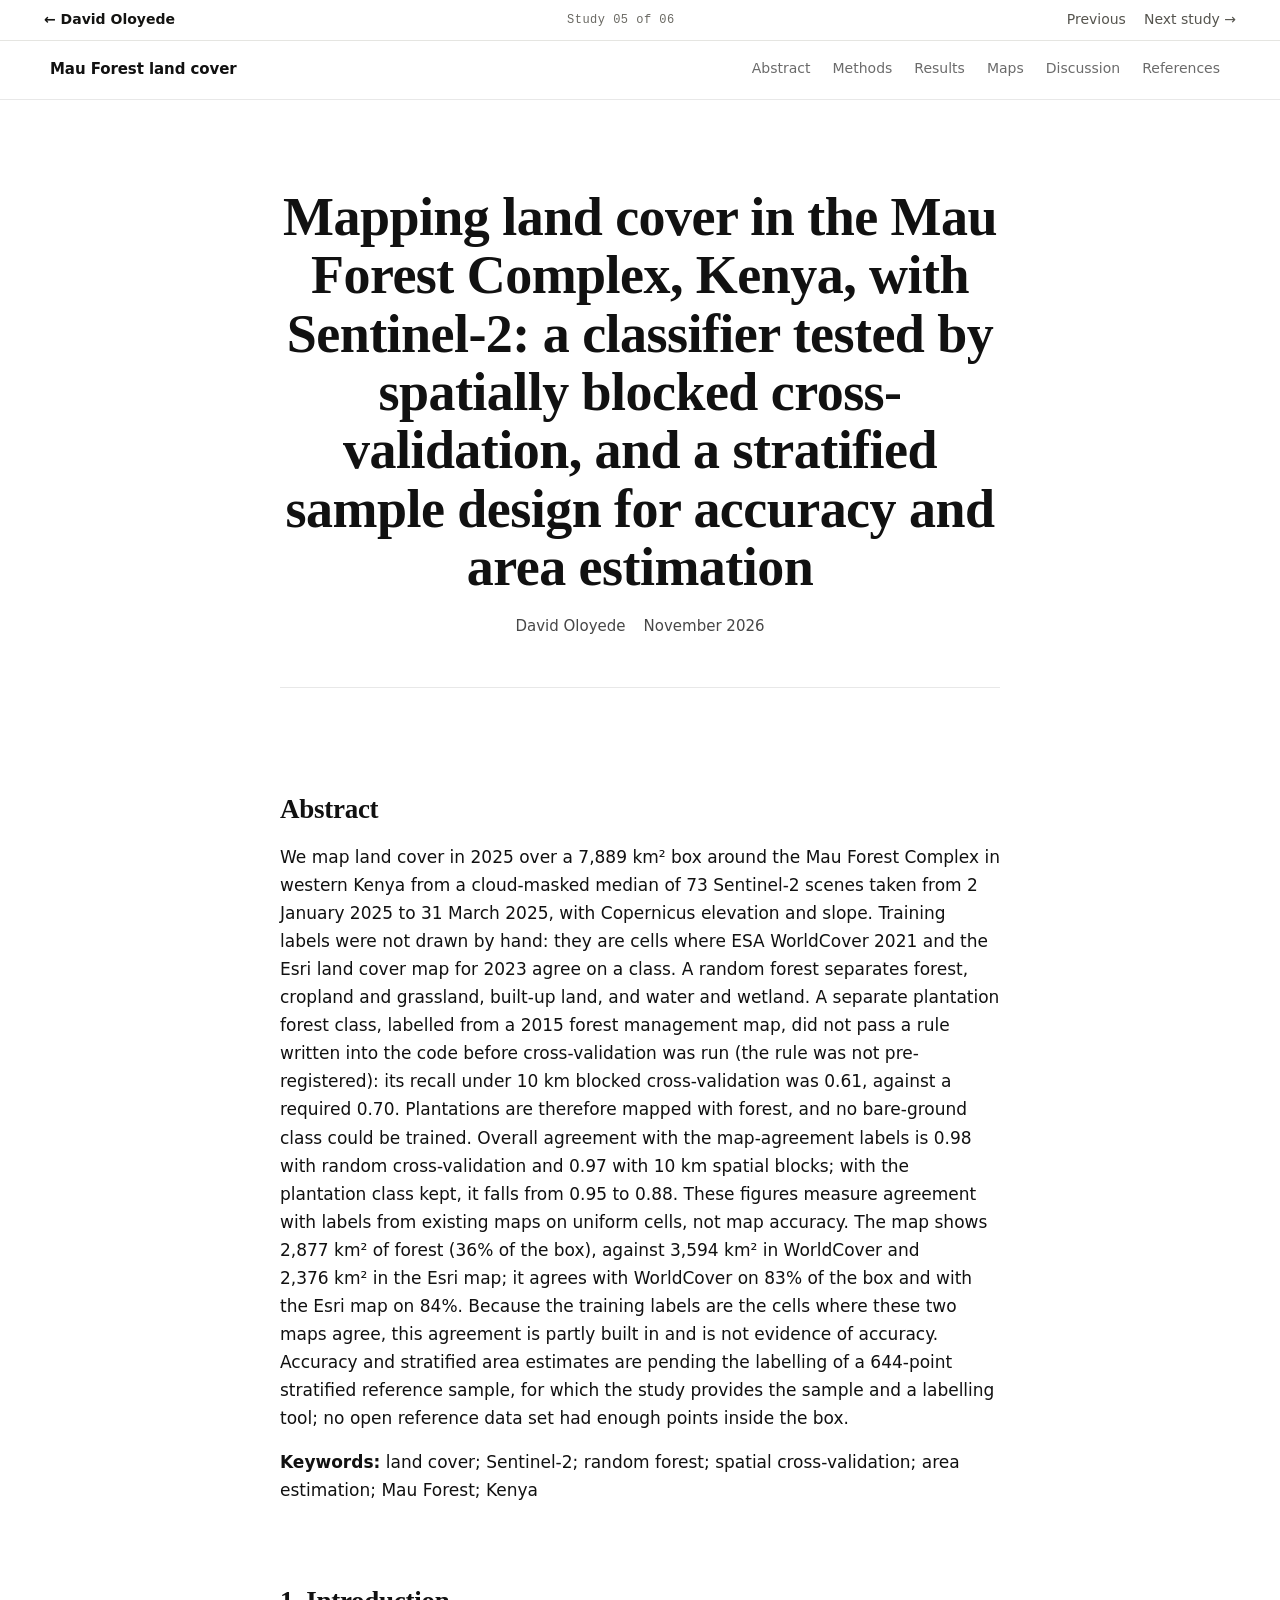
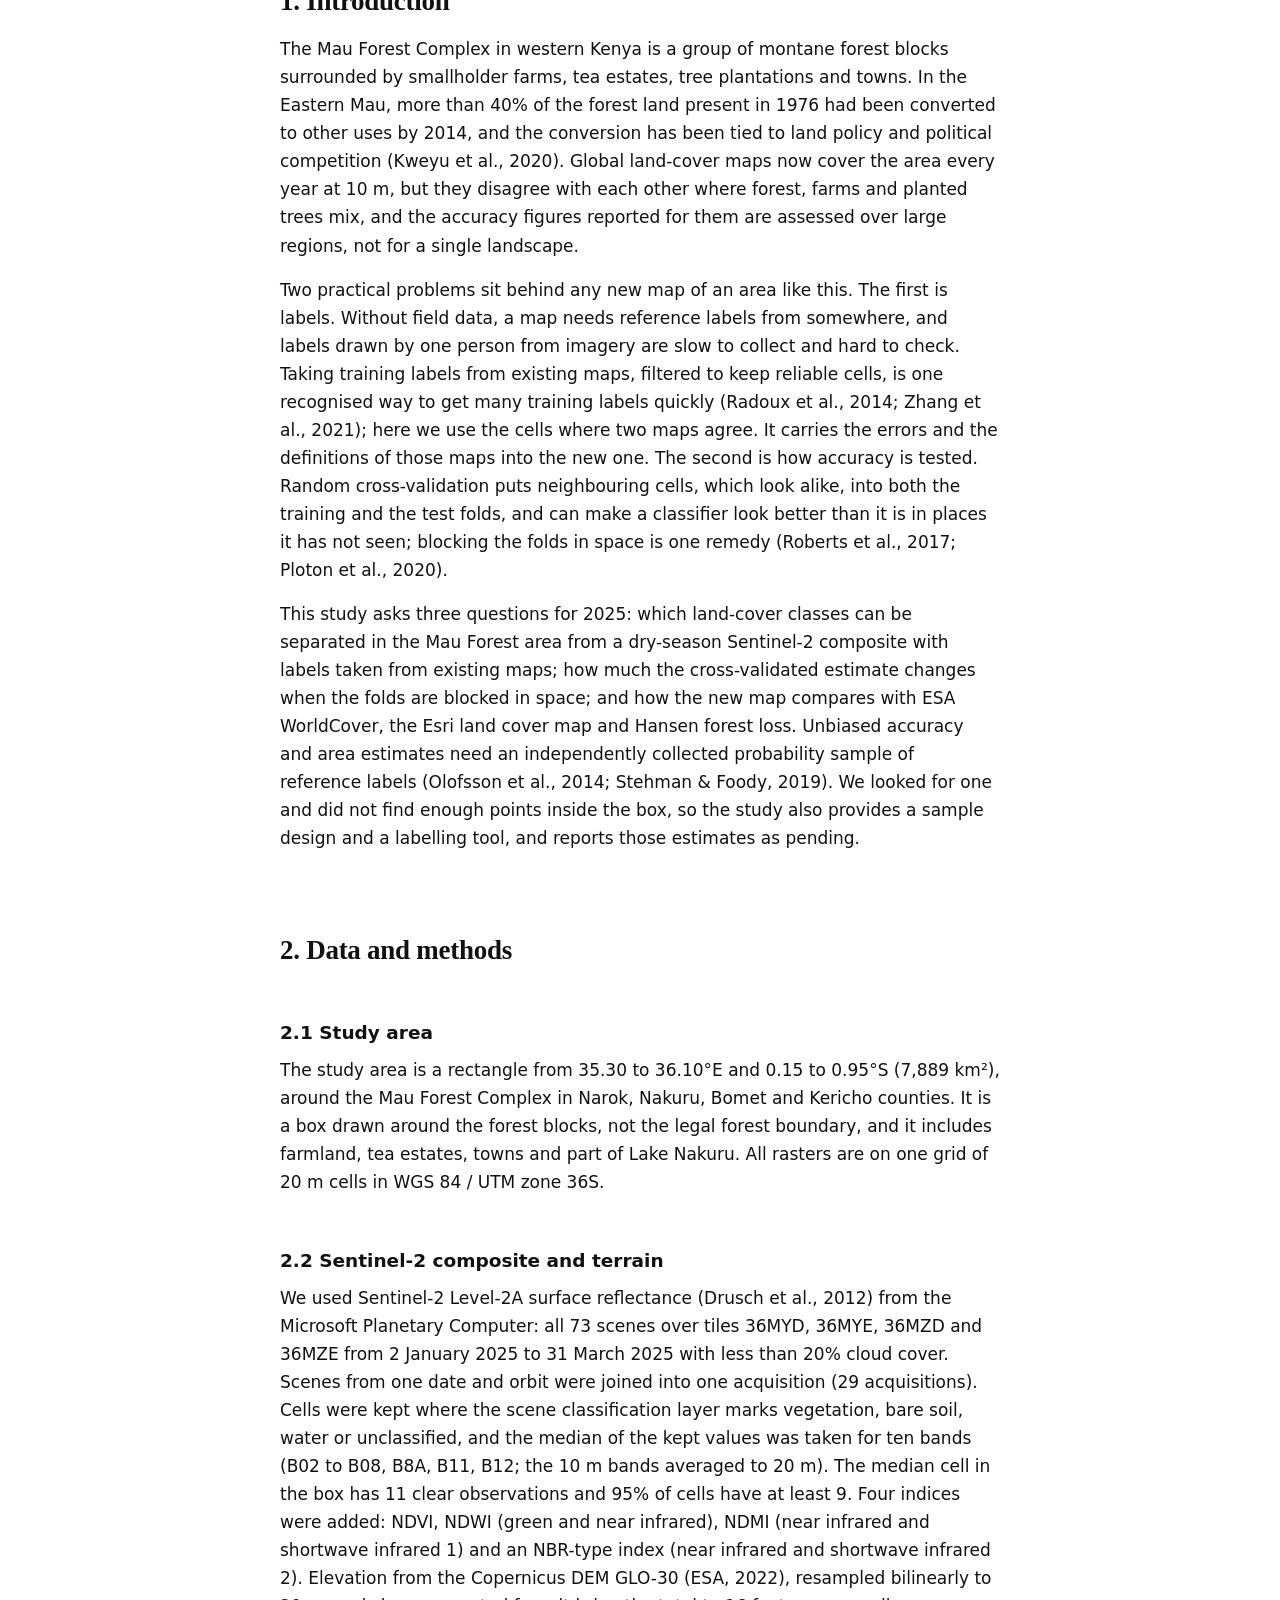
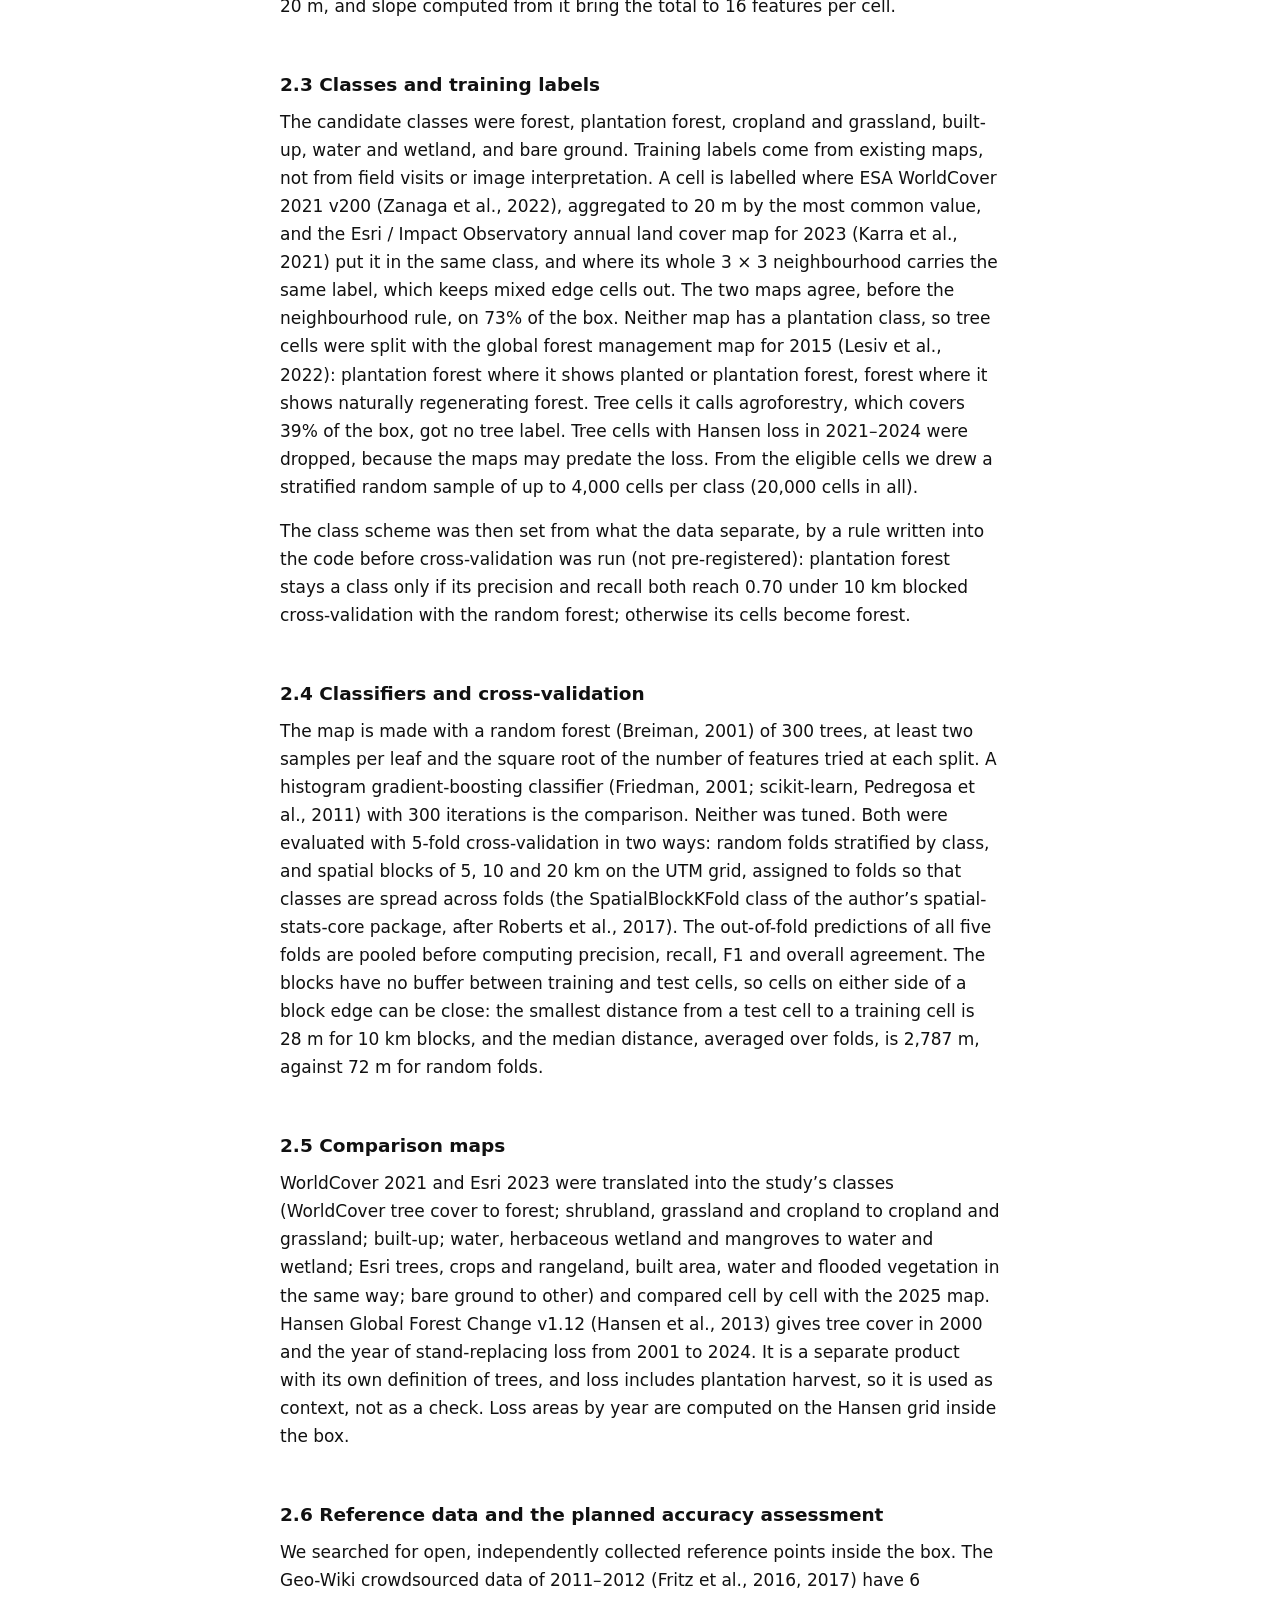
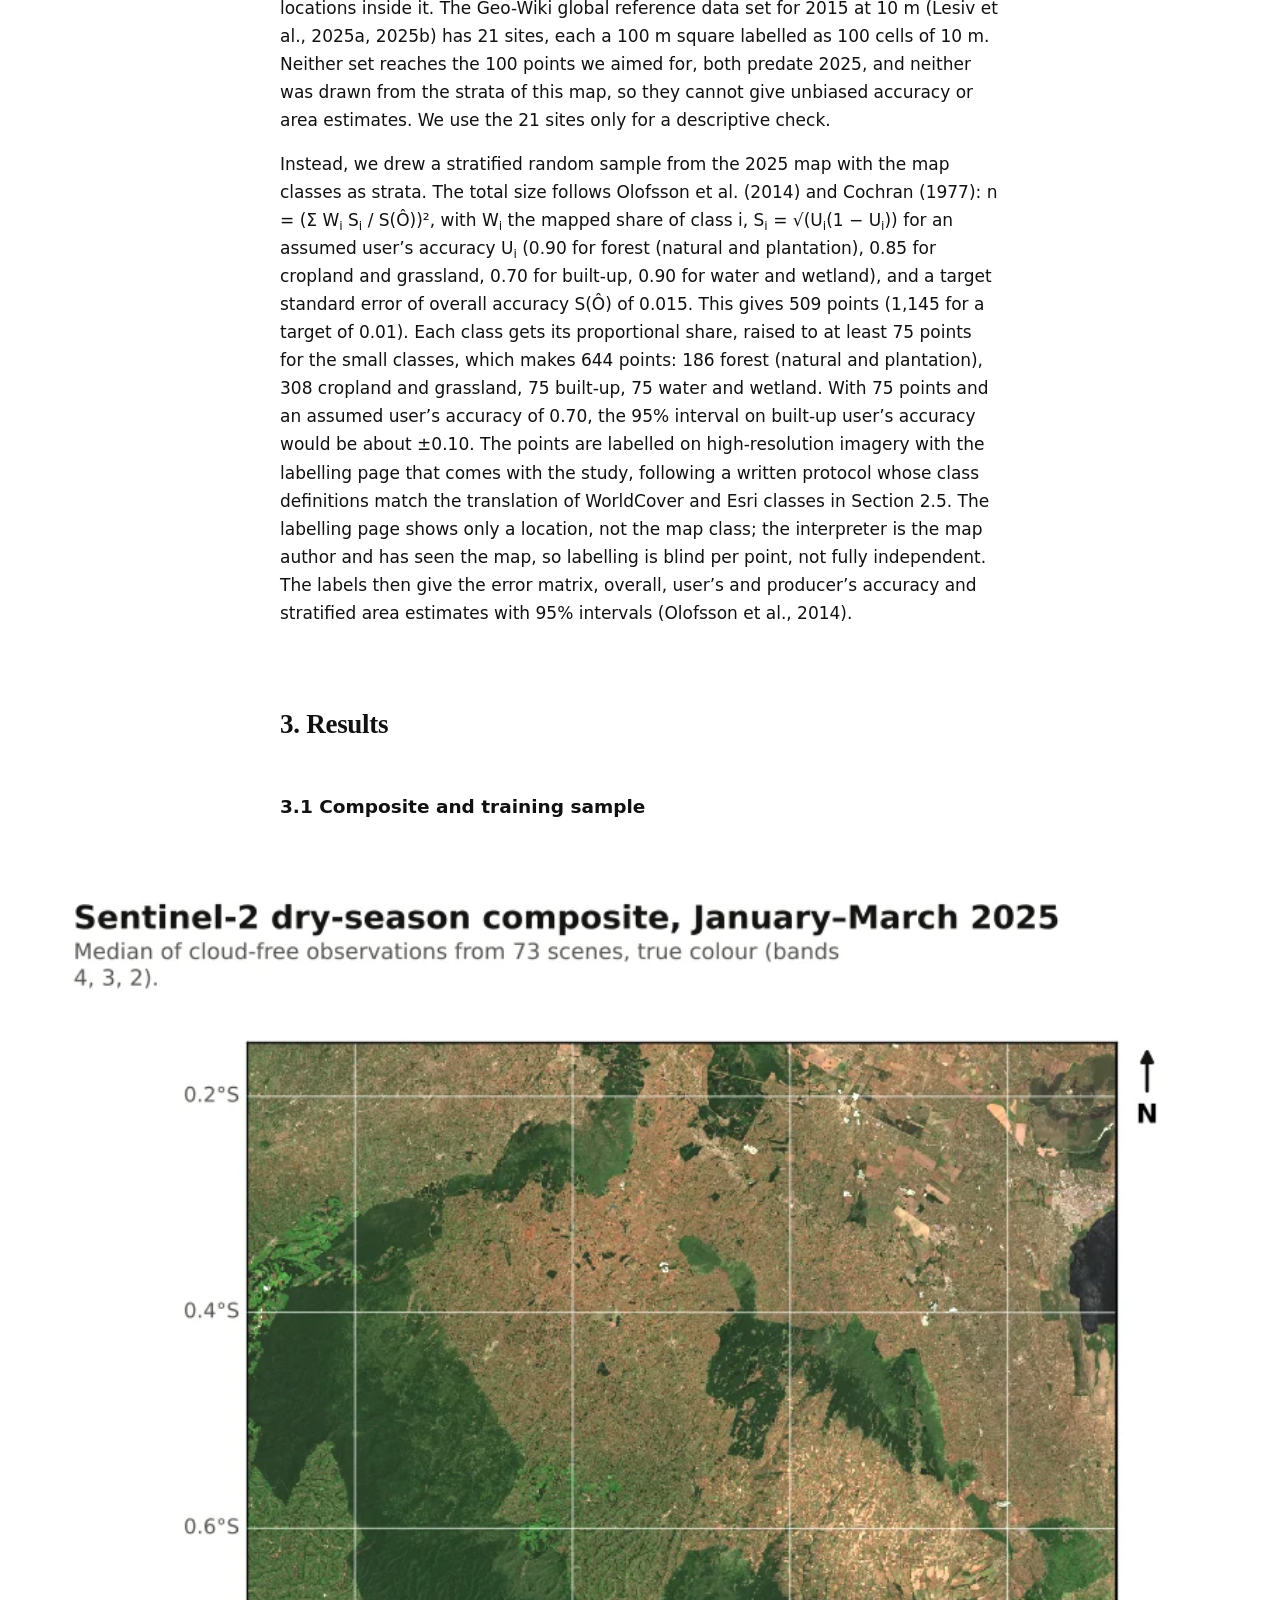
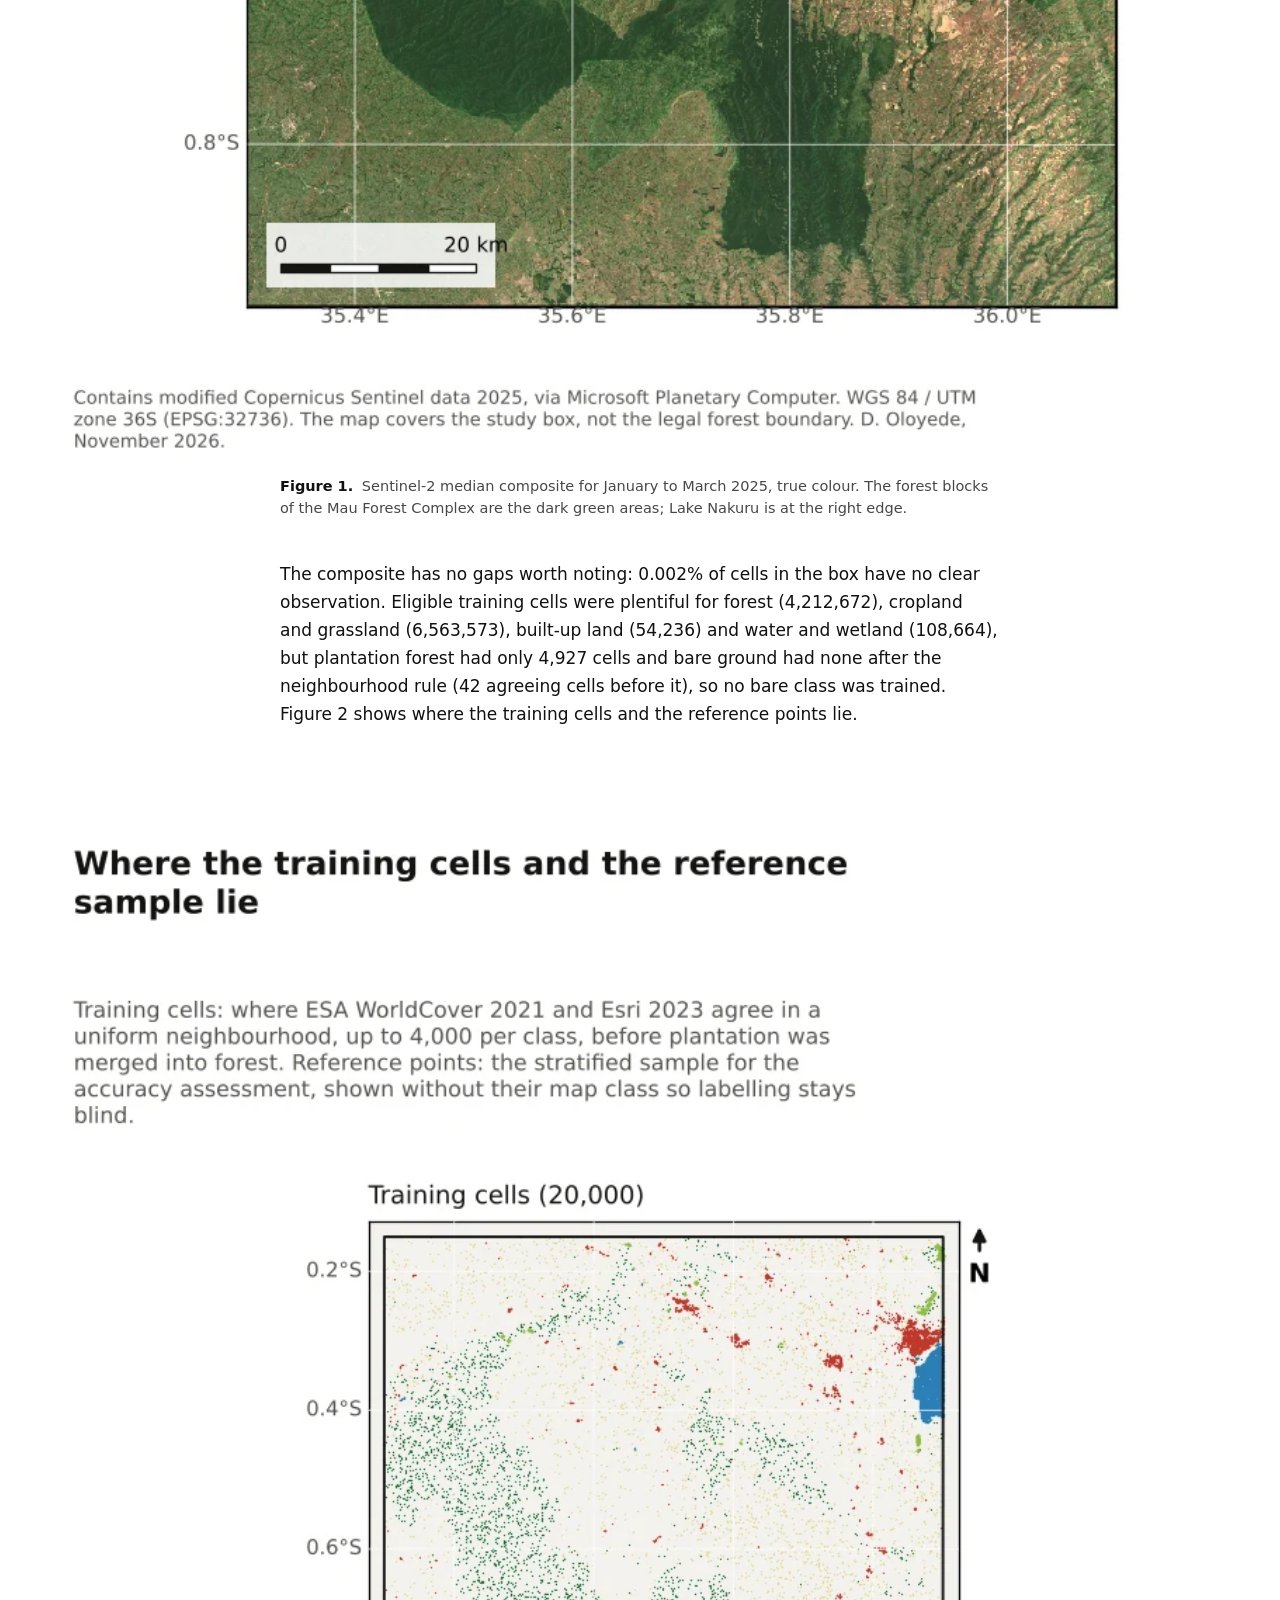
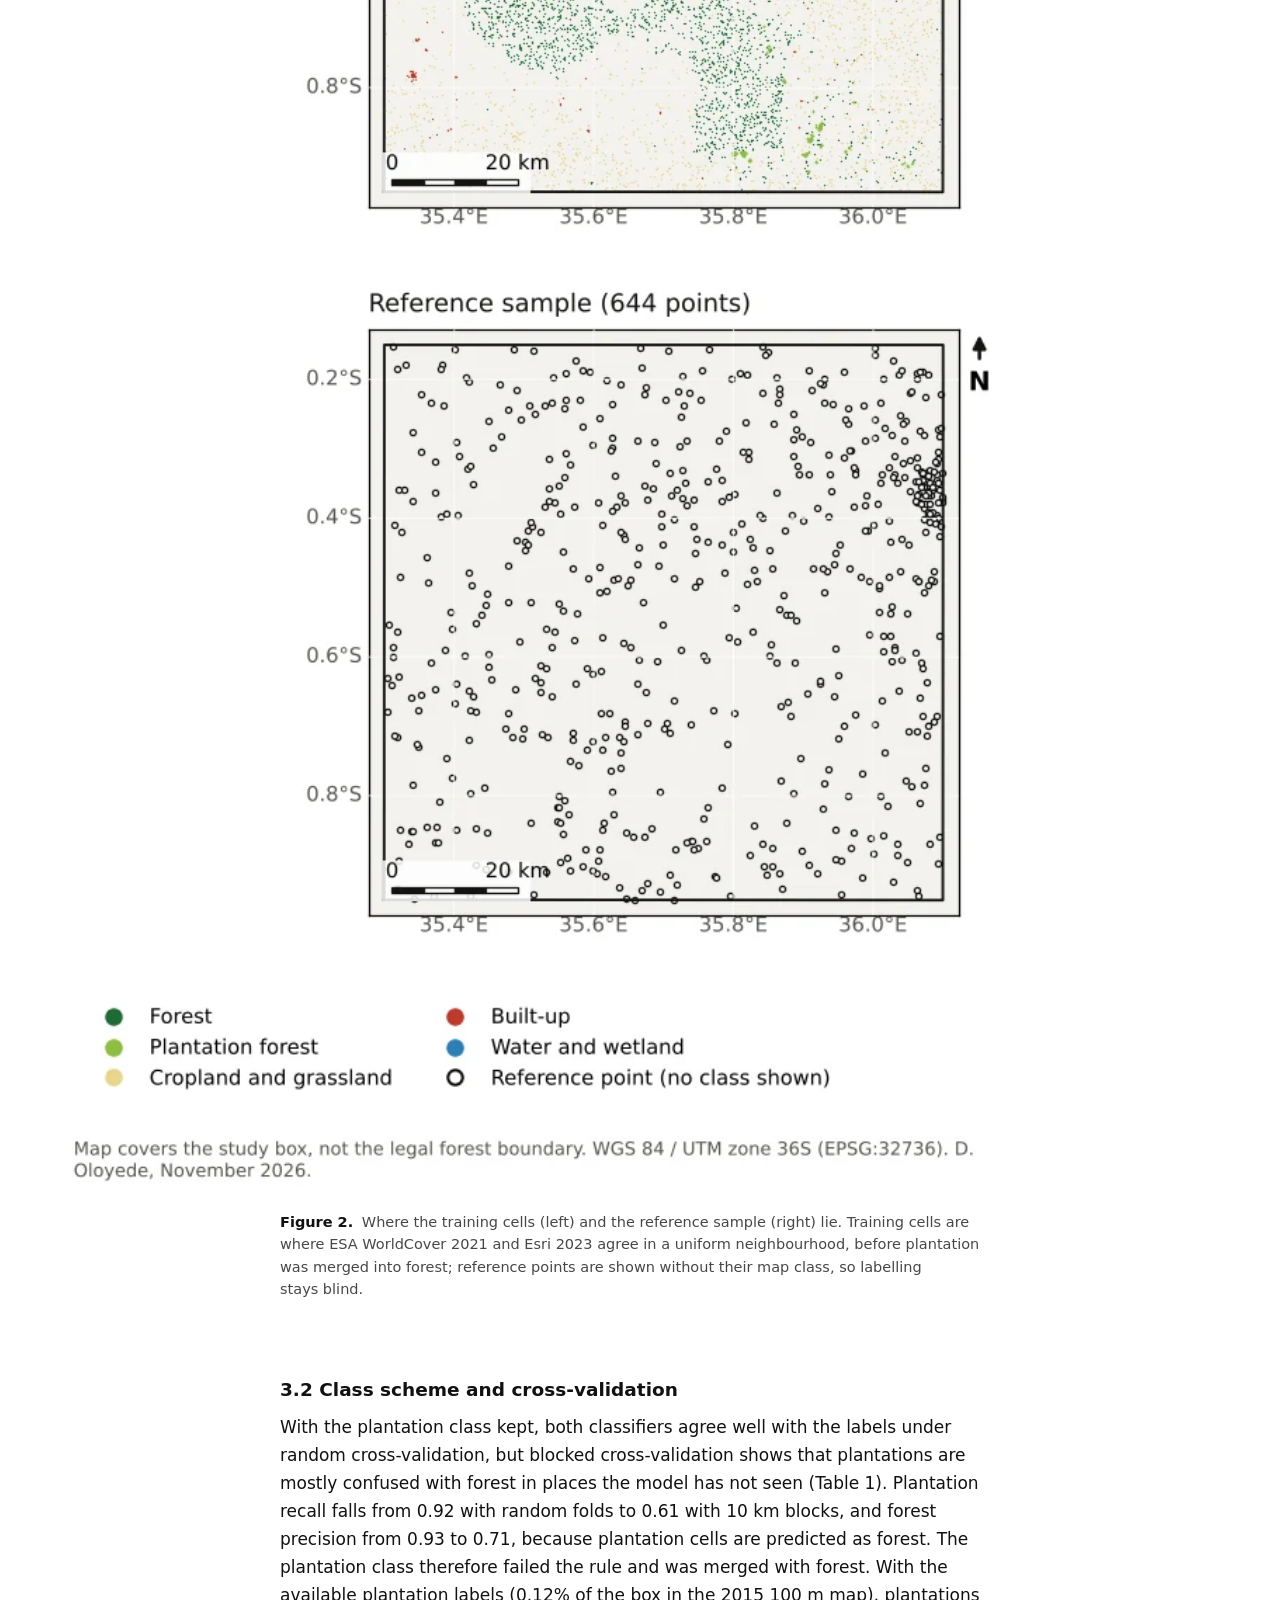
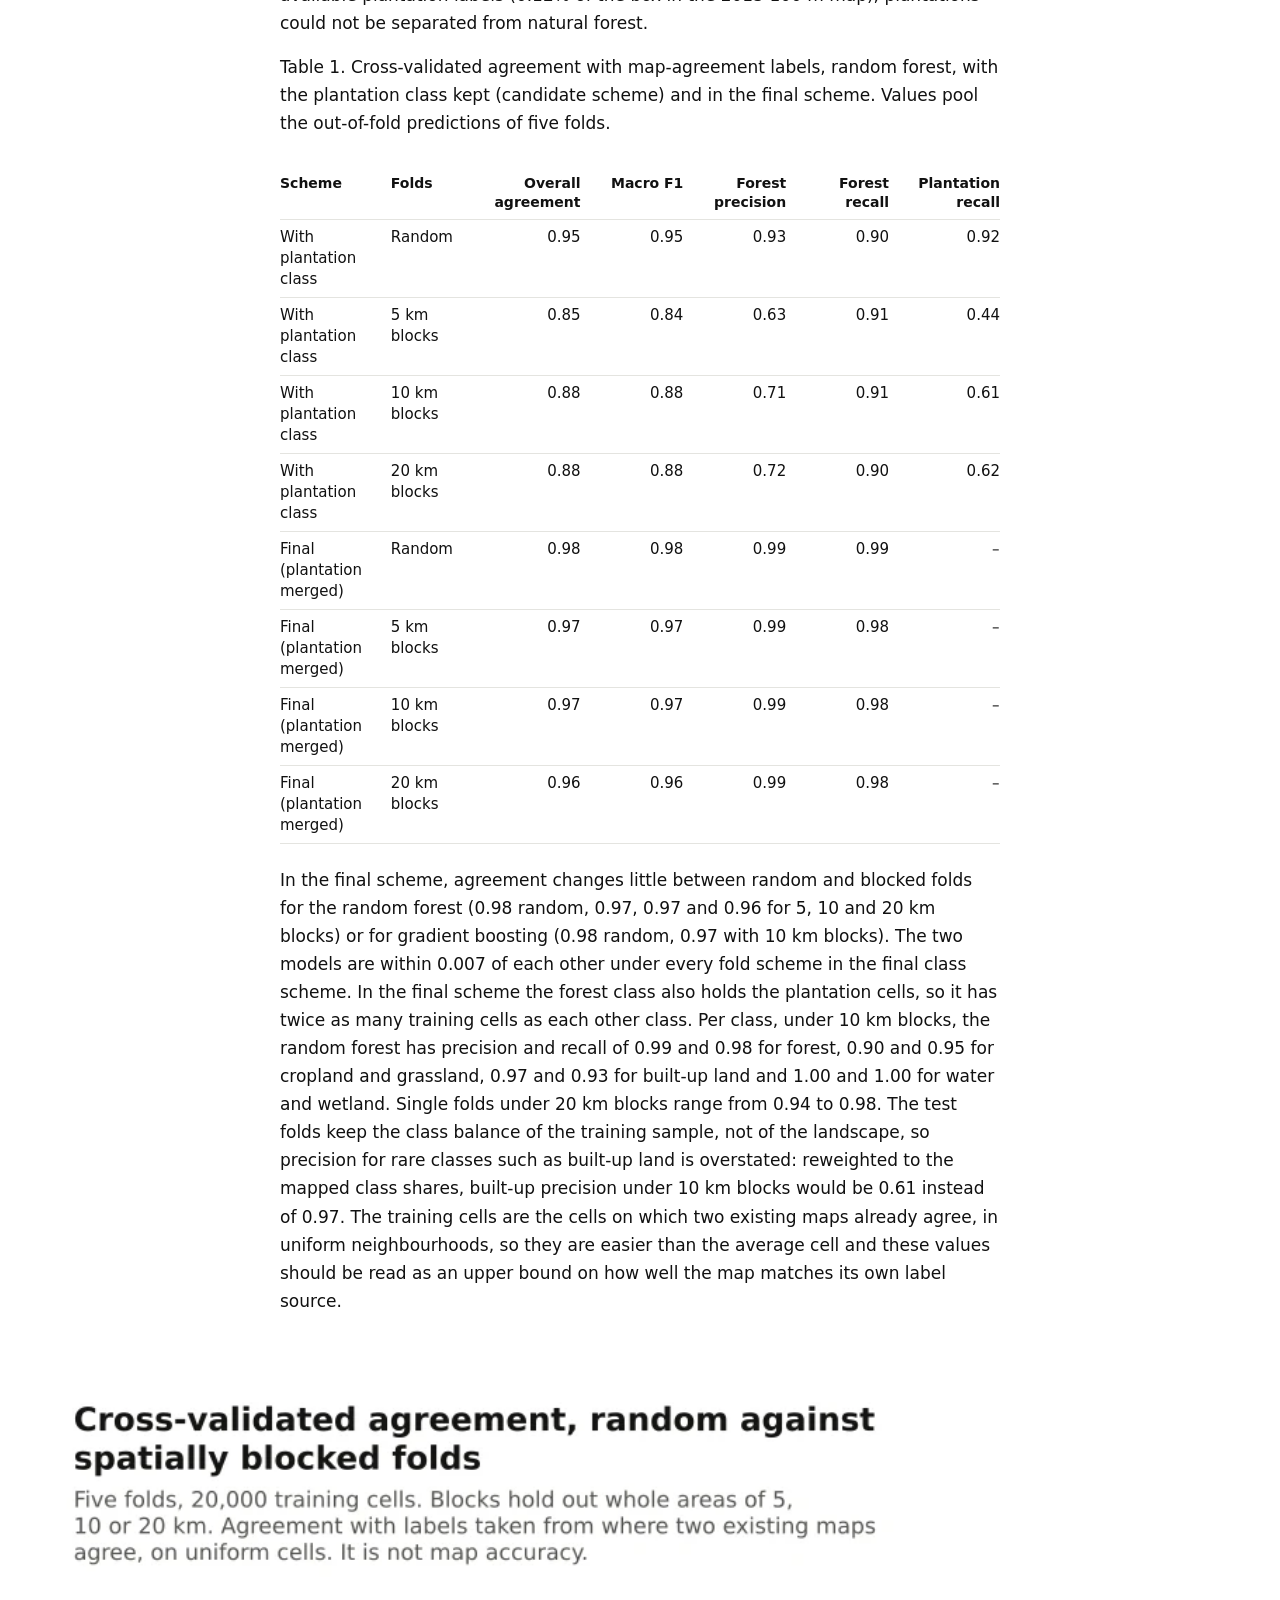
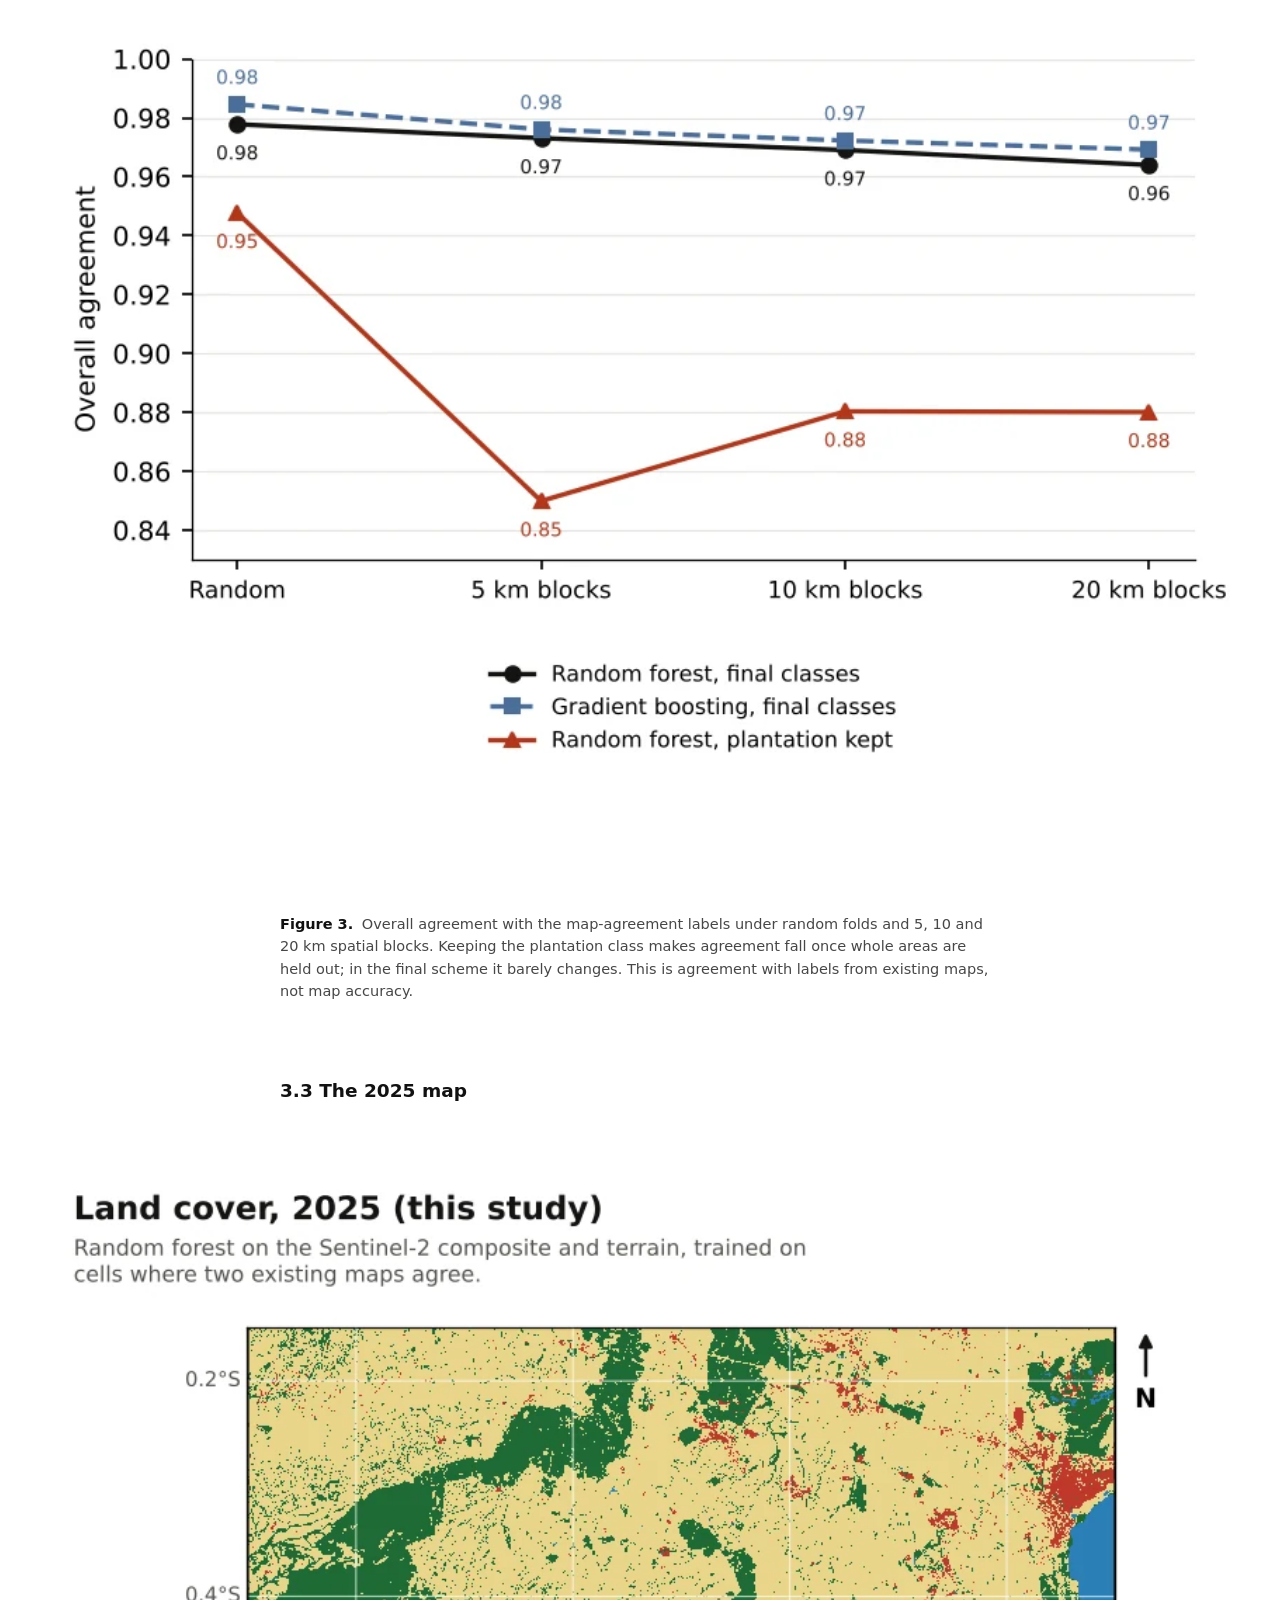
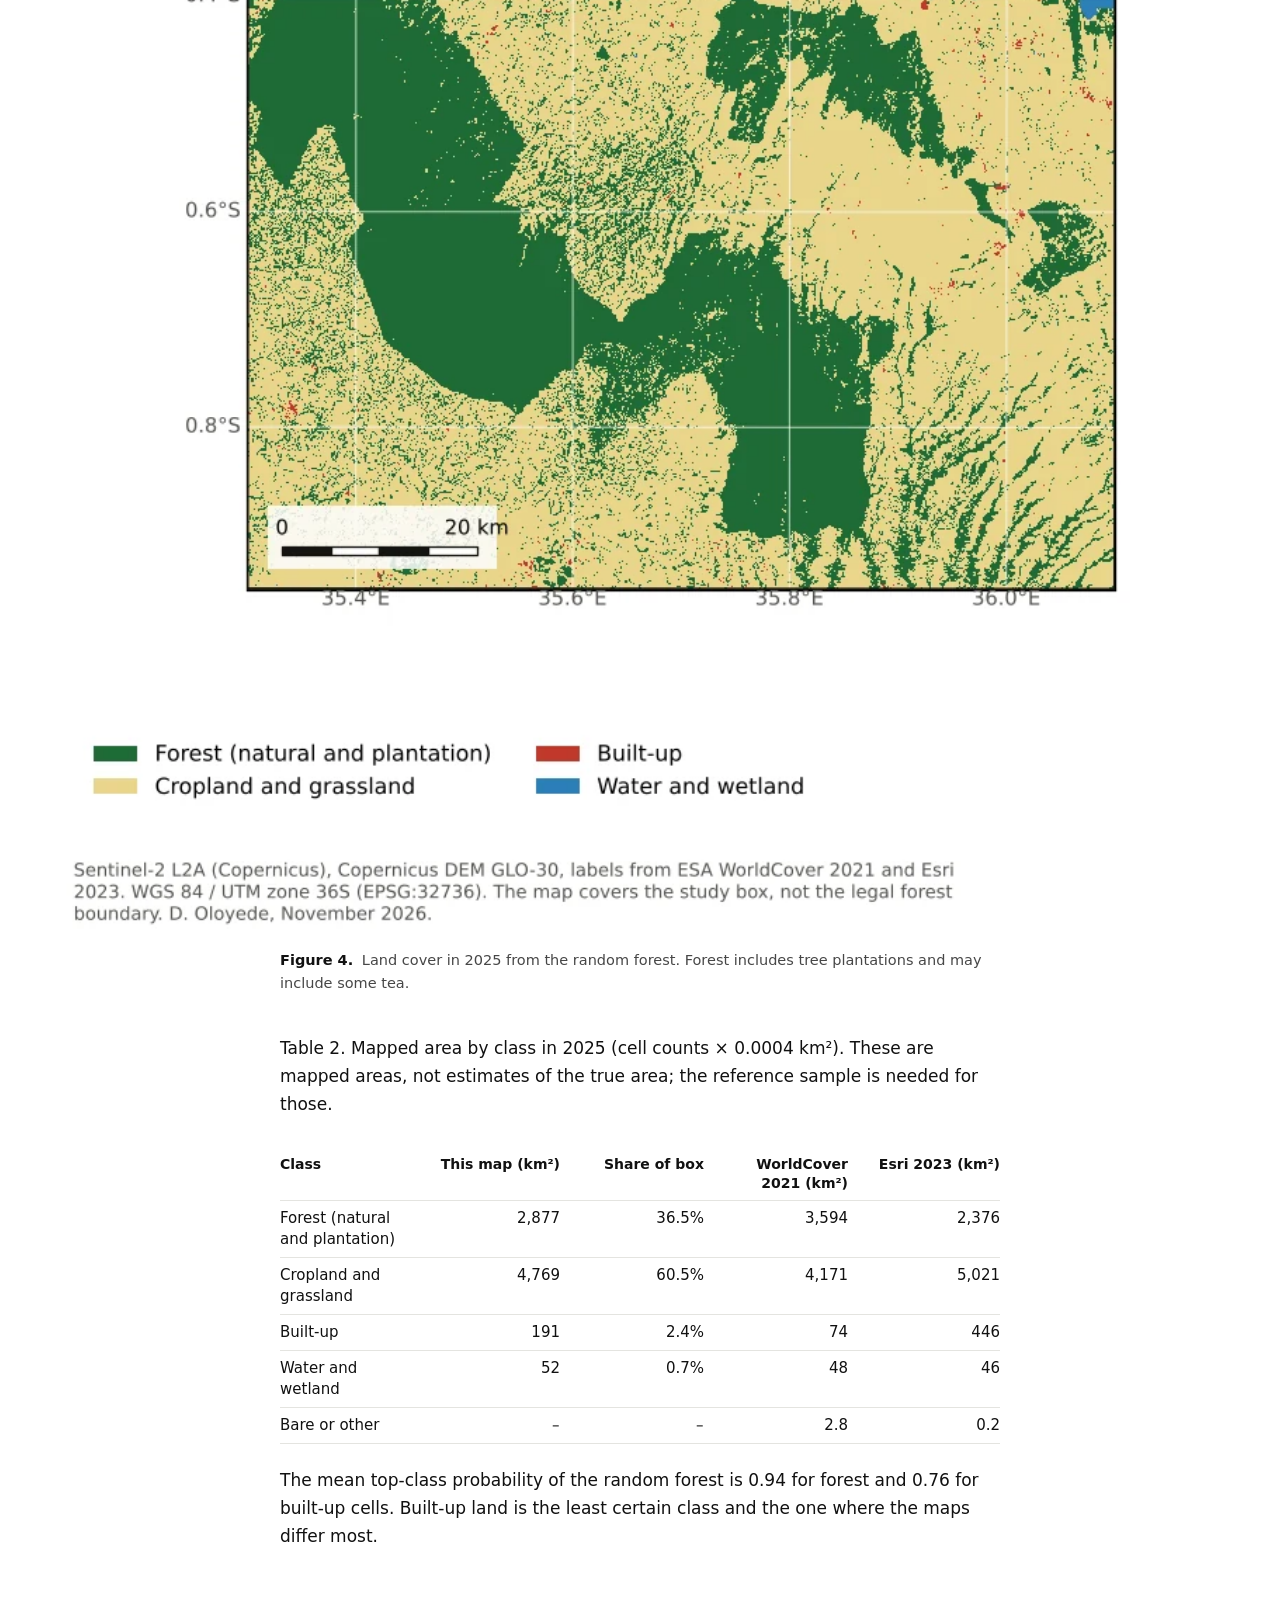
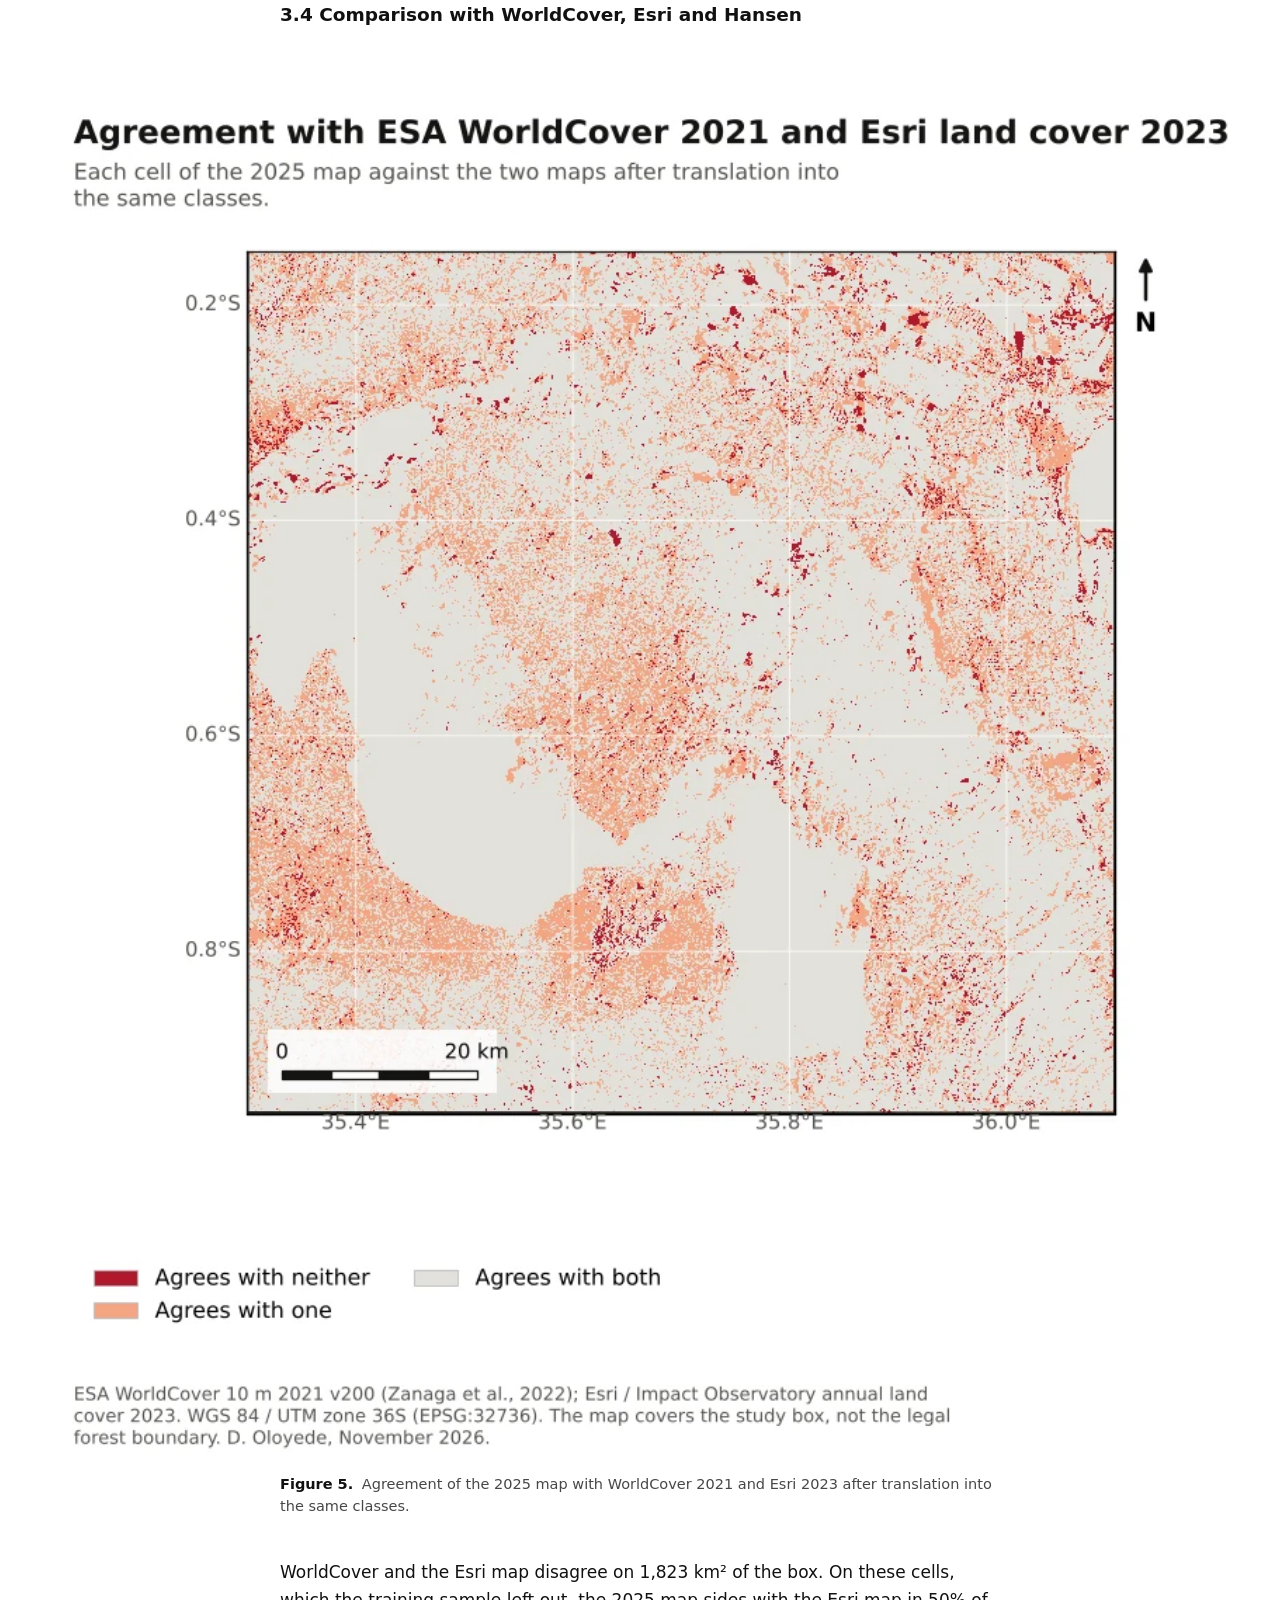
==== commit 667152ca: "Add sample, cross-validation and area figures; proofread the paper" ====
--- a/docs/index.html
+++ b/docs/index.html
@@ -98,20 +98,20 @@
 agree on a class. A random forest separates forest, cropland and
 grassland, built-up land, and water and wetland. A separate plantation
 forest class, labelled from a 2015 forest management map, did not pass a
-rule written into the code before cross-validation was run, not
-pre-registered (recall 0.61 under 10 km blocked cross-validation,
-against a required 0.70), so plantations are mapped with forest, and no
-bare-ground class could be trained. Overall agreement with the
-map-agreement labels is 0.98 with random cross-validation and 0.97 with
-10 km spatial blocks; with the plantation class kept, it falls from 0.95
-to 0.88. These figures measure agreement with labels from existing maps
-on uniform cells, not map accuracy. The map shows 2,877 km² of forest
-(36% of the box), against 3,594 km² in WorldCover and 2,376 km² in the
-Esri map; it agrees with WorldCover on 83% of the box and with the Esri
-map on 84%. Because the training labels are the cells where these two
-maps agree, this agreement is partly built in and is not evidence of
-accuracy. Accuracy and stratified area estimates are pending the
-labelling of a 644-point stratified reference sample, for which the
+rule written into the code before cross-validation was run (the rule was
+not pre-registered): its recall under 10 km blocked cross-validation was
+0.61, against a required 0.70. Plantations are therefore mapped with
+forest, and no bare-ground class could be trained. Overall agreement
+with the map-agreement labels is 0.98 with random cross-validation and
+0.97 with 10 km spatial blocks; with the plantation class kept, it falls
+from 0.95 to 0.88. These figures measure agreement with labels from
+existing maps on uniform cells, not map accuracy. The map shows 2,877
+km² of forest (36% of the box), against 3,594 km² in WorldCover and
+2,376 km² in the Esri map; it agrees with WorldCover on 83% of the box
+and with the Esri map on 84%. Because the training labels are the cells
+where these two maps agree, this agreement is partly built in and is not
+evidence of accuracy. Accuracy and stratified area estimates are pending
+the labelling of a 644-point stratified reference sample, for which the
 study provides the sample and a labelling tool; no open reference data
 set had enough points inside the box.</p>
 <p><strong>Keywords:</strong> land cover; Sentinel-2; random forest;
@@ -172,7 +172,7 @@
 infrared and shortwave infrared 1) and an NBR-type index (near infrared
 and shortwave infrared 2). Elevation from the Copernicus DEM GLO-30
 (ESA, 2022), resampled bilinearly to 20 m, and slope computed from it
-complete 16 features per cell.</p>
+bring the total to 16 features per cell.</p>
 <h3 id="classes-and-training-labels">2.3 Classes and training
 labels</h3>
 <p>The candidate classes were forest, plantation forest, cropland and
@@ -274,7 +274,18 @@
 forest (4,212,672), cropland and grassland (6,563,573), built-up land
 (54,236) and water and wetland (108,664), but plantation forest had only
 4,927 cells and bare ground had none after the neighbourhood rule (42
-agreeing cells before it), so no bare class was trained.</p>
+agreeing cells before it), so no bare class was trained. Figure 2 shows
+where the training cells and the reference points lie.</p>
+<figure class="wide reveal mapimg" id="fig-2">
+<picture><source media="(max-width: 760px)" srcset="assets/maps/m05_samples_phone.webp"><img src="assets/maps/m05_samples.webp" width="2200" height="1280" loading="lazy" alt="Where the training cells (left) and the reference sample (right) lie. Training cells are where ESA WorldCover 2021 and Esri 2023 agree in a uniform neighbourhood, before plantation was merged into forest; reference points are shown without their map class, so labelling stays blind."></picture>
+<figcaption>
+<b>Figure 2.</b> Where the training cells (left) and the reference
+sample (right) lie. Training cells are where ESA WorldCover 2021 and
+Esri 2023 agree in a uniform neighbourhood, before plantation was merged
+into forest; reference points are shown without their map class, so
+labelling stays blind.
+</figcaption>
+</figure>
 <h3 id="class-scheme-and-cross-validation">3.2 Class scheme and
 cross-validation</h3>
 <p>With the plantation class kept, both classifiers agree well with the
@@ -403,11 +414,21 @@
 already agree, in uniform neighbourhoods, so they are easier than the
 average cell and these values should be read as an upper bound on how
 well the map matches its own label source.</p>
+<figure class="wide reveal mapimg" id="fig-3">
+<picture><source media="(max-width: 760px)" srcset="assets/maps/m06_cv_phone.webp"><img src="assets/maps/m06_cv.webp" width="2000" height="960" loading="lazy" alt="Overall agreement with the map-agreement labels under random folds and 5, 10 and 20 km spatial blocks. Keeping the plantation class makes agreement fall once whole areas are held out; in the final scheme it barely changes. This is agreement with labels from existing maps, not map accuracy."></picture>
+<figcaption>
+<b>Figure 3.</b> Overall agreement with the map-agreement labels under
+random folds and 5, 10 and 20 km spatial blocks. Keeping the plantation
+class makes agreement fall once whole areas are held out; in the final
+scheme it barely changes. This is agreement with labels from existing
+maps, not map accuracy.
+</figcaption>
+</figure>
 <h3 id="the-2025-map">3.3 The 2025 map</h3>
-<figure class="wide reveal mapimg" id="fig-2">
+<figure class="wide reveal mapimg" id="fig-4">
 <picture><source media="(max-width: 760px)" srcset="assets/maps/m02_landcover_phone.webp"><img src="assets/maps/m02_landcover.webp" width="2200" height="1640" loading="lazy" alt="Land cover in 2025 from the random forest. Forest includes tree plantations and may include some tea."></picture>
 <figcaption>
-<b>Figure 2.</b> Land cover in 2025 from the random forest. Forest
+<b>Figure 4.</b> Land cover in 2025 from the random forest. Forest
 includes tree plantations and may include some tea.
 </figcaption>
 </figure>
@@ -474,39 +495,48 @@
 class and the one where the maps differ most.</p>
 <h3 id="comparison-with-worldcover-esri-and-hansen">3.4 Comparison with
 WorldCover, Esri and Hansen</h3>
-<figure class="wide reveal mapimg" id="fig-3">
+<figure class="wide reveal mapimg" id="fig-5">
 <picture><source media="(max-width: 760px)" srcset="assets/maps/m03_agreement_phone.webp"><img src="assets/maps/m03_agreement.webp" width="2200" height="1640" loading="lazy" alt="Agreement of the 2025 map with WorldCover 2021 and Esri 2023 after translation into the same classes."></picture>
 <figcaption>
-<b>Figure 3.</b> Agreement of the 2025 map with WorldCover 2021 and Esri
+<b>Figure 5.</b> Agreement of the 2025 map with WorldCover 2021 and Esri
 2023 after translation into the same classes.
 </figcaption>
 </figure>
 <p>WorldCover and the Esri map disagree on 1,823 km² of the box. On
 these cells, which the training sample left out, the 2025 map sides with
-the Esri map in 50% of cells and with WorldCover in 43%, and with
-neither in 7%. Over the whole box, the 2025 map agrees with WorldCover
-on 83%, with the Esri map on 84%, with both on 73% and with neither on
-6%; the two existing maps agree with each other on 77%. Because the
-training labels are the cells where these two maps agree, this agreement
-is partly built in and is not evidence of accuracy. The largest single
-disagreement is 747 km² that WorldCover calls tree cover and both the
-Esri map and this map call cropland and grassland; next is 476 km² that
-this map and WorldCover call forest and the Esri map calls crops or
-rangeland. In Figure 3 the disagreements lie mainly in the farmed areas
-around the forest blocks, where small fields, hedgerows, woodlots and
-tea mix within a few cells. Forest area is 3,594 km² in WorldCover,
-2,877 km² here and 2,376 km² in the Esri map; built-up land is 74, 191
-and 446 km².</p>
-<figure class="wide reveal mapimg" id="fig-4">
+the Esri map in 50% of cells, with WorldCover in 43% and with neither in
+7%. Over the whole box, the 2025 map agrees with WorldCover on 83%, with
+the Esri map on 84%, with both on 73% and with neither on 6%; the two
+existing maps agree with each other on 77%. Because the training labels
+are the cells where these two maps agree, this agreement is partly built
+in and is not evidence of accuracy. The largest single disagreement is
+747 km² that WorldCover calls tree cover and both the Esri map and this
+map call cropland and grassland; next is 476 km² that this map and
+WorldCover call forest and the Esri map calls crops or rangeland. In
+Figure 5 the disagreements lie mainly in the farmed areas around the
+forest blocks, where small fields, hedgerows, woodlots and tea mix
+within a few cells. Forest area is 3,594 km² in WorldCover, 2,877 km²
+here and 2,376 km² in the Esri map; built-up land is 74, 191 and 446 km²
+(Figure 6).</p>
+<figure class="wide reveal mapimg" id="fig-6">
+<picture><source media="(max-width: 760px)" srcset="assets/maps/m07_areas_phone.webp"><img src="assets/maps/m07_areas.webp" width="2000" height="960" loading="lazy" alt="Mapped area by class in ESA WorldCover 2021, this map and Esri 2023, from pixel counts after translation into the same classes. These are mapped areas, not estimates with confidence intervals."></picture>
+<figcaption>
+<b>Figure 6.</b> Mapped area by class in ESA WorldCover 2021, this map
+and Esri 2023, from pixel counts after translation into the same
+classes. These are mapped areas, not estimates with confidence
+intervals.
+</figcaption>
+</figure>
+<figure class="wide reveal mapimg" id="fig-7">
 <picture><source media="(max-width: 760px)" srcset="assets/maps/m04_hansen_loss_years_phone.webp"><img src="assets/maps/m04_hansen_loss_years.webp" width="2000" height="880" loading="lazy" alt="Tree cover loss by year inside the study box in Hansen Global Forest Change v1.12. Loss includes plantation harvest and is not deforestation alone."></picture>
 <figcaption>
-<b>Figure 4.</b> Tree cover loss by year inside the study box in Hansen
+<b>Figure 7.</b> Tree cover loss by year inside the study box in Hansen
 Global Forest Change v1.12. Loss includes plantation harvest and is not
 deforestation alone.
 </figcaption>
 </figure>
 <p>Hansen records 876 km² of tree cover loss inside the box from 2001 to
-2024 (Figure 4); for scale, 3,588 km² of the box had at least 30% tree
+2024 (Figure 7); for scale, 3,588 km² of the box had at least 30% tree
 cover in 2000. The largest yearly totals are 83 km² in 2002 and 79 km²
 in 2010; the smallest is 8 km² in 2021. Of the cells with loss at any
 time in 2001–2024, 35% are forest in the 2025 map, which could reflect
@@ -592,8 +622,8 @@
 legal boundary of the forest reserves, so the areas here are not areas
 of the gazetted forest. The reference sample, once labelled, will rest
 on one interpreter reading high-resolution imagery of uncertain date,
-not on field visits. We did not test other block sizes than 5, 10 and 20
-km, other classifiers, or tune either model.</p>
+not on field visits. We did not test block sizes other than 5, 10 and 20
+km or other classifiers, and did not tune either model.</p>
 <h2 id="conclusion">6. Conclusion</h2>
 <p>A random forest trained on map-agreement labels maps forest, cropland
 and grassland, built-up land and water around the Mau Forest Complex in
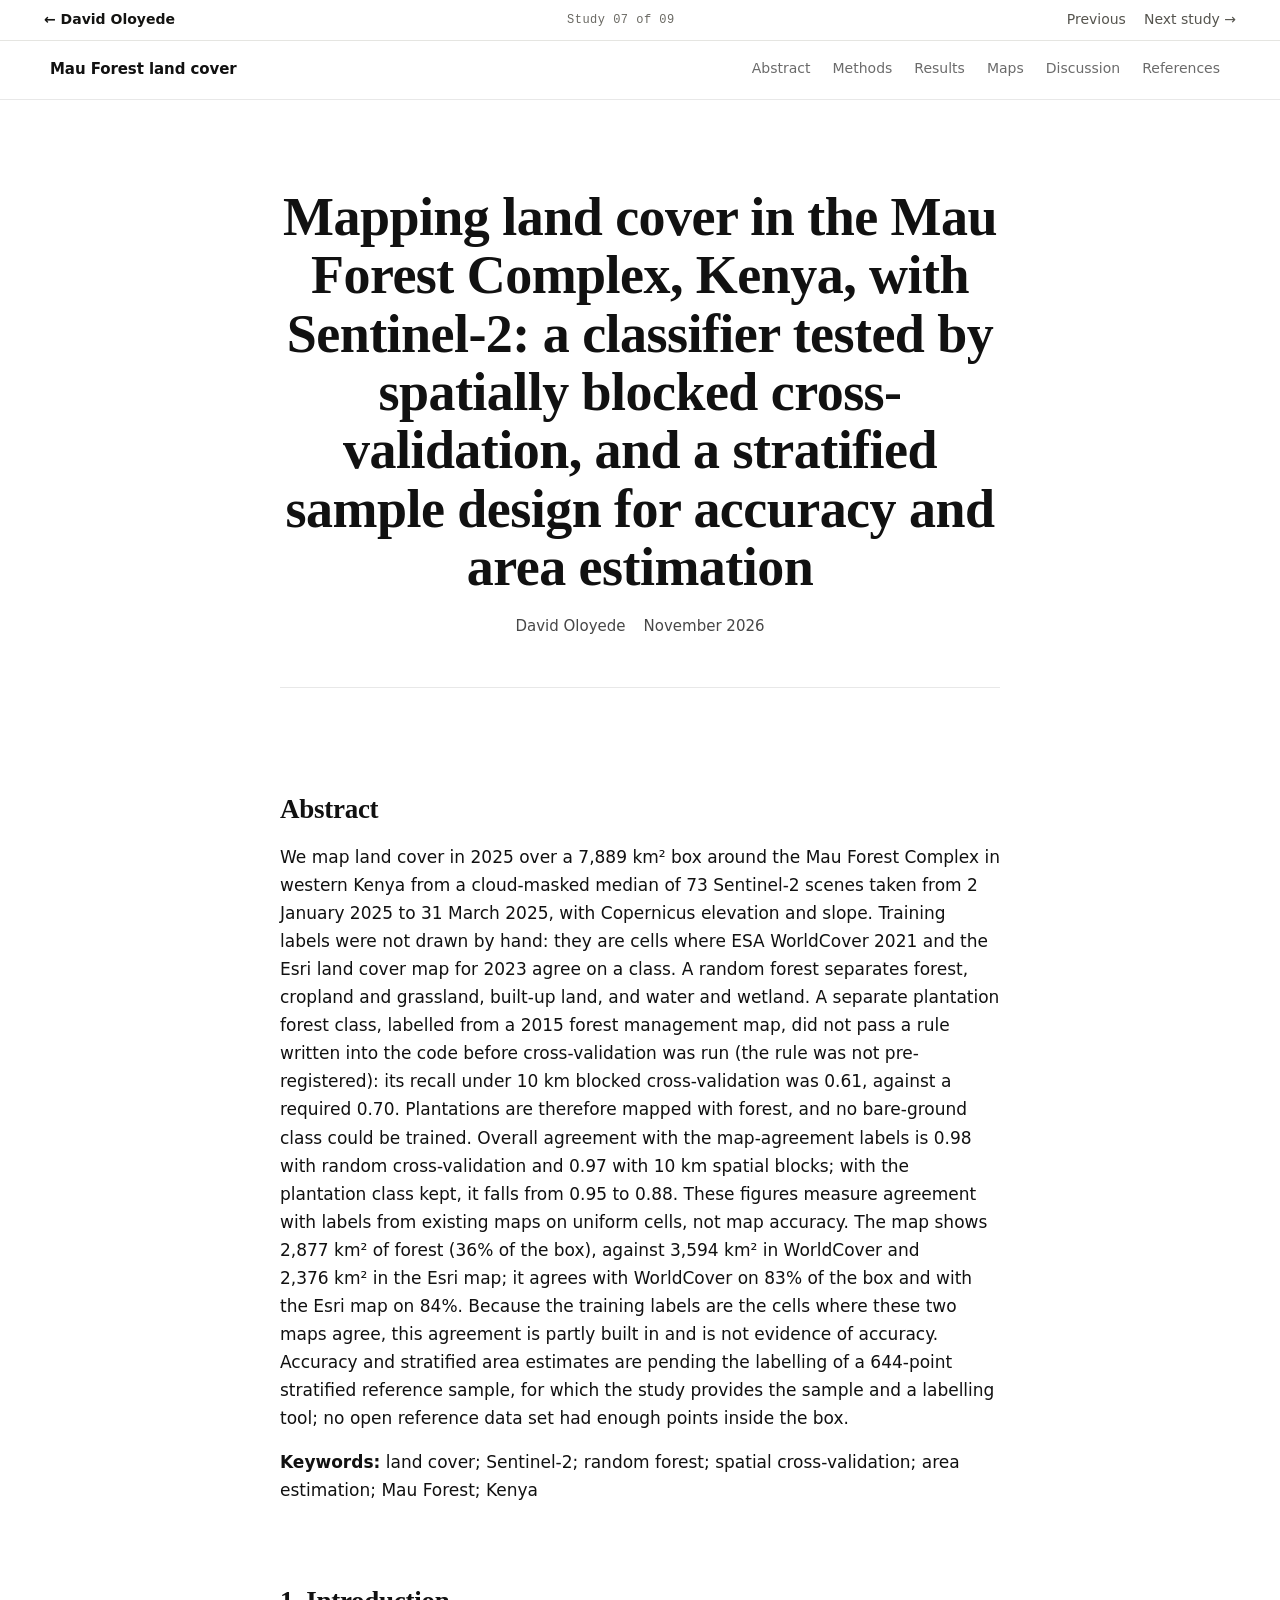
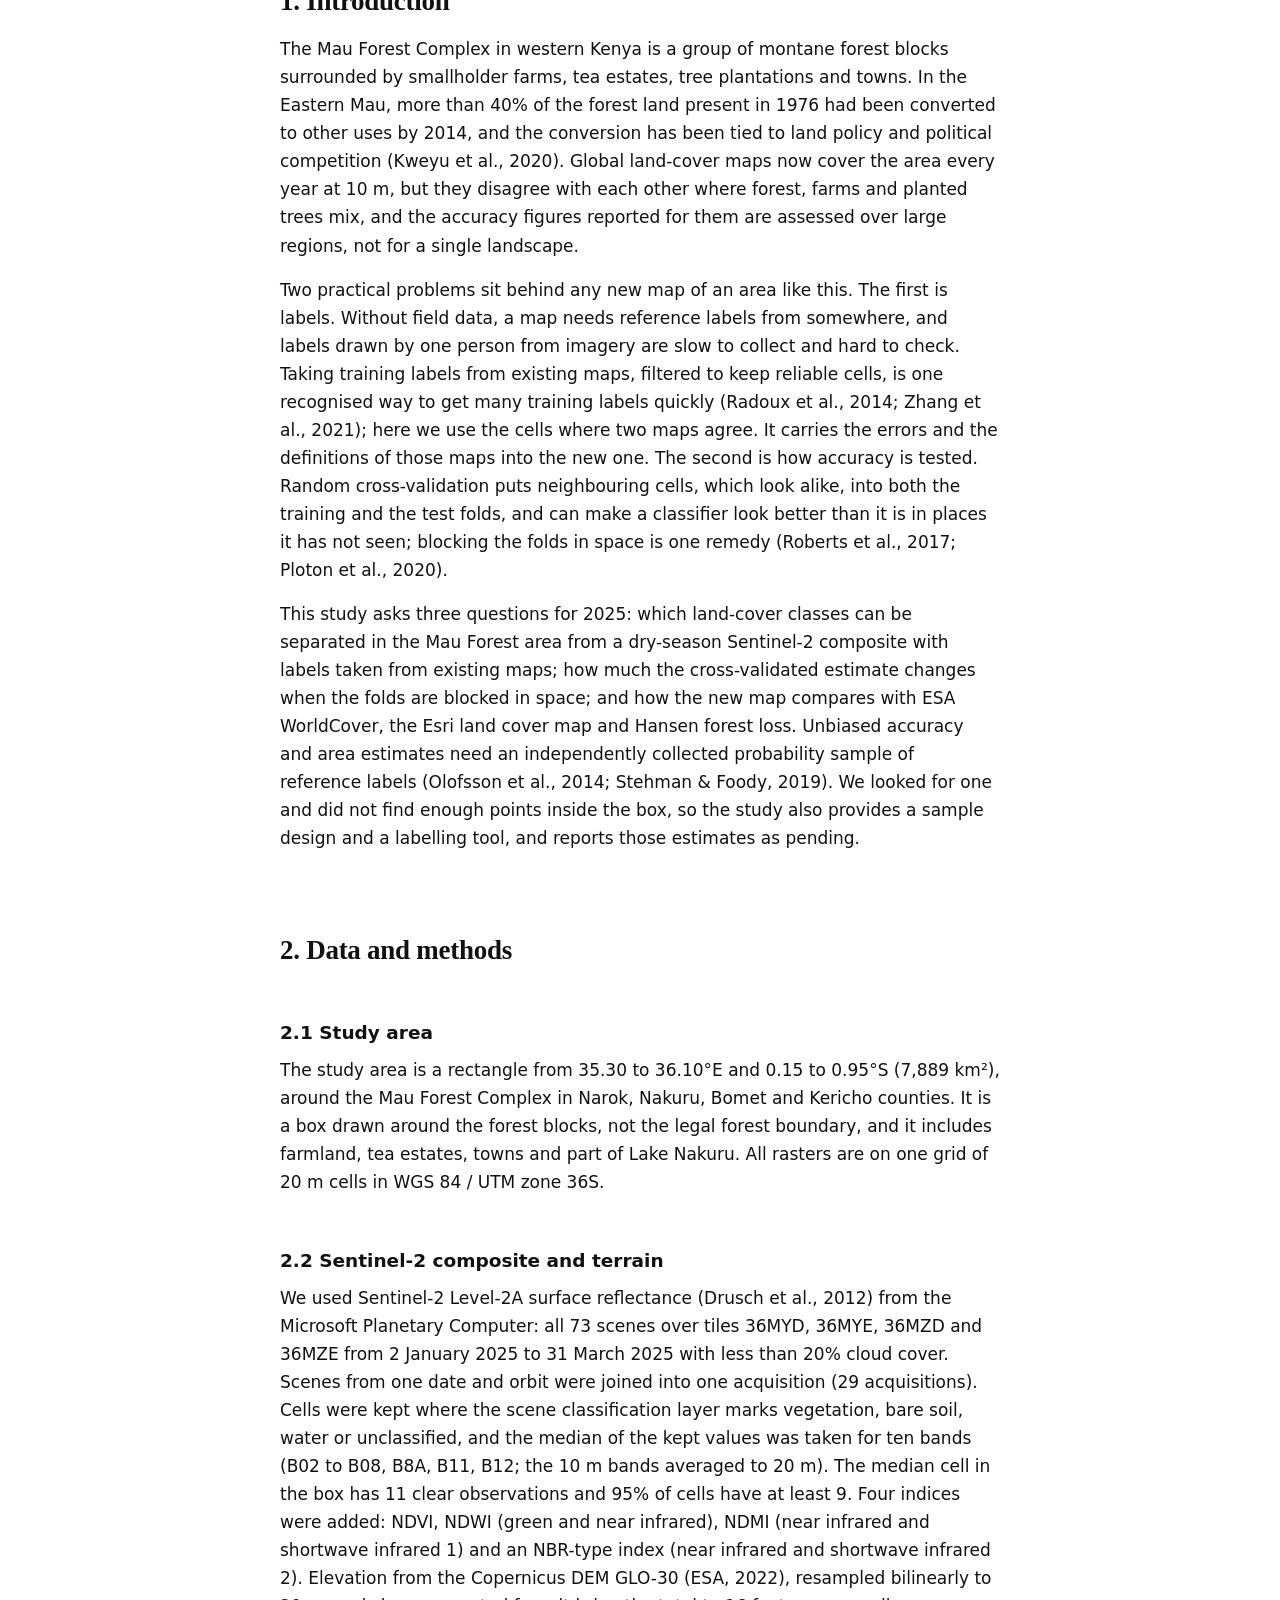
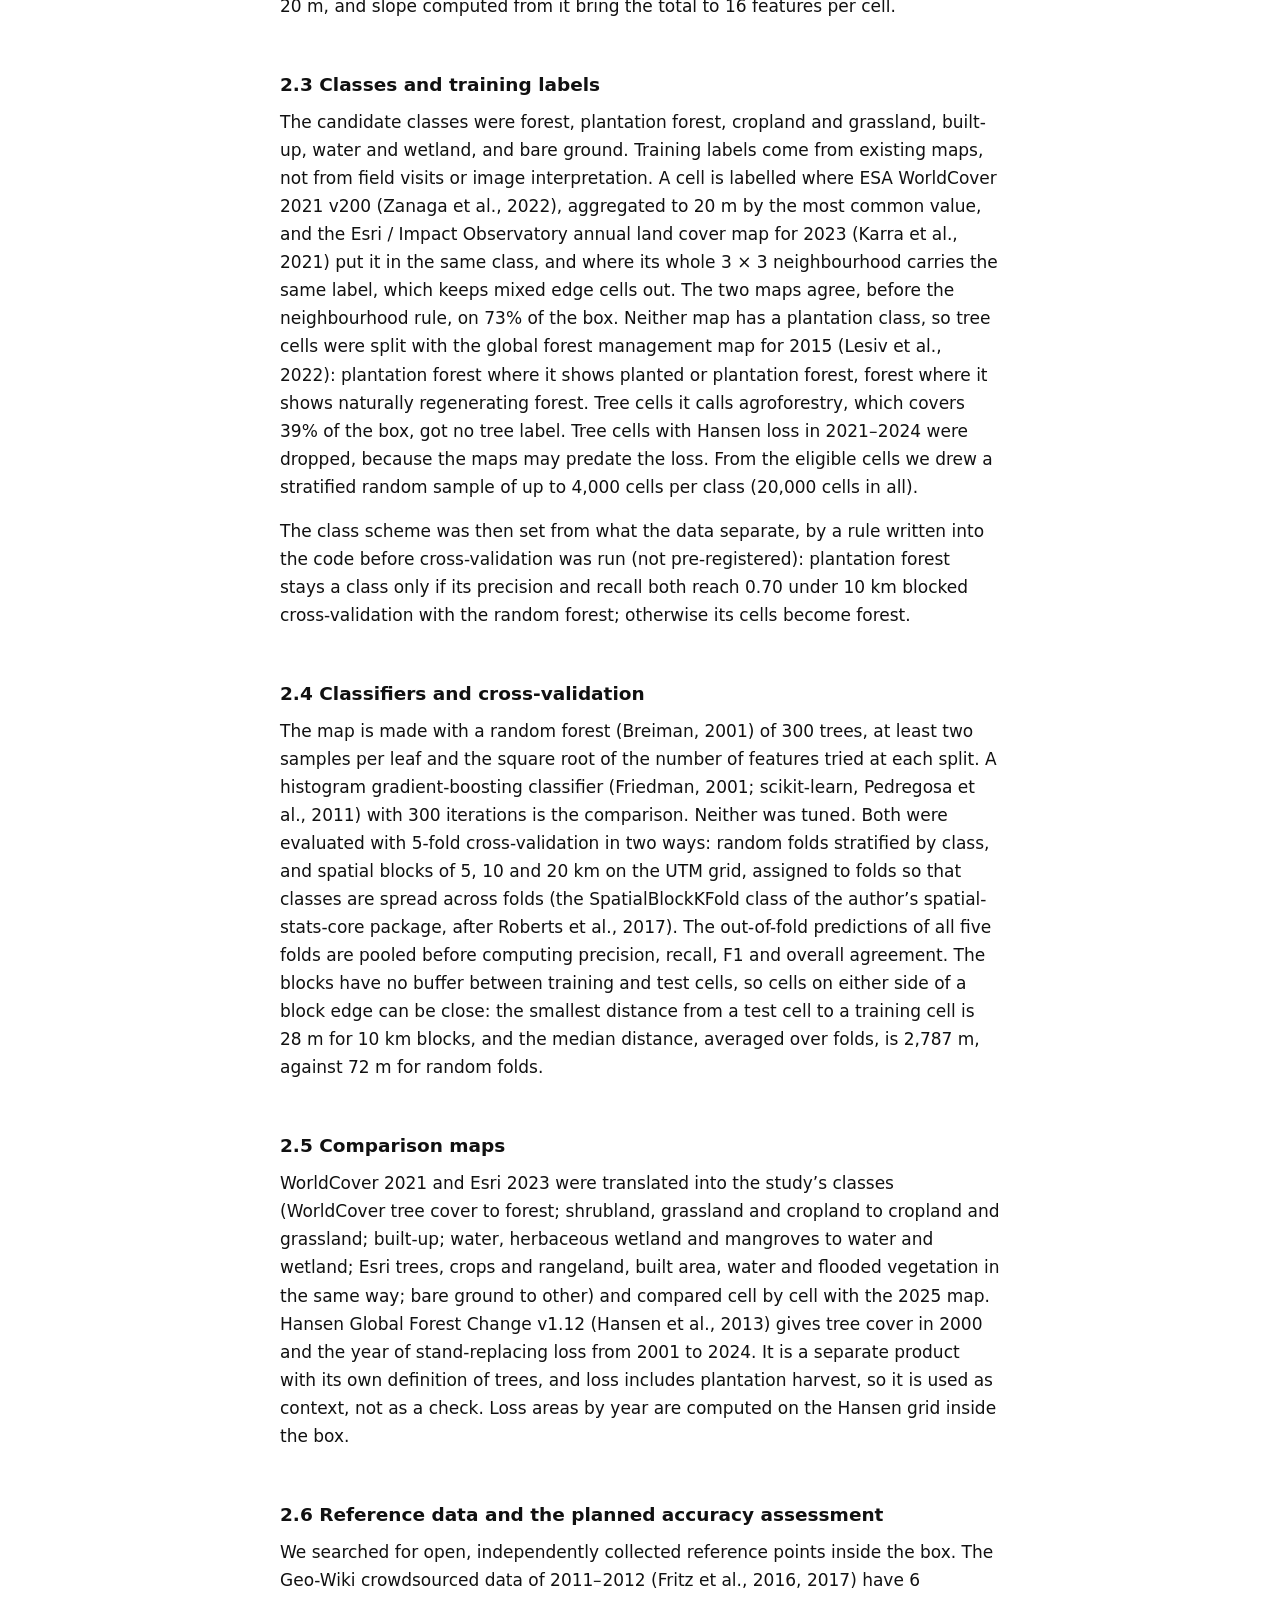
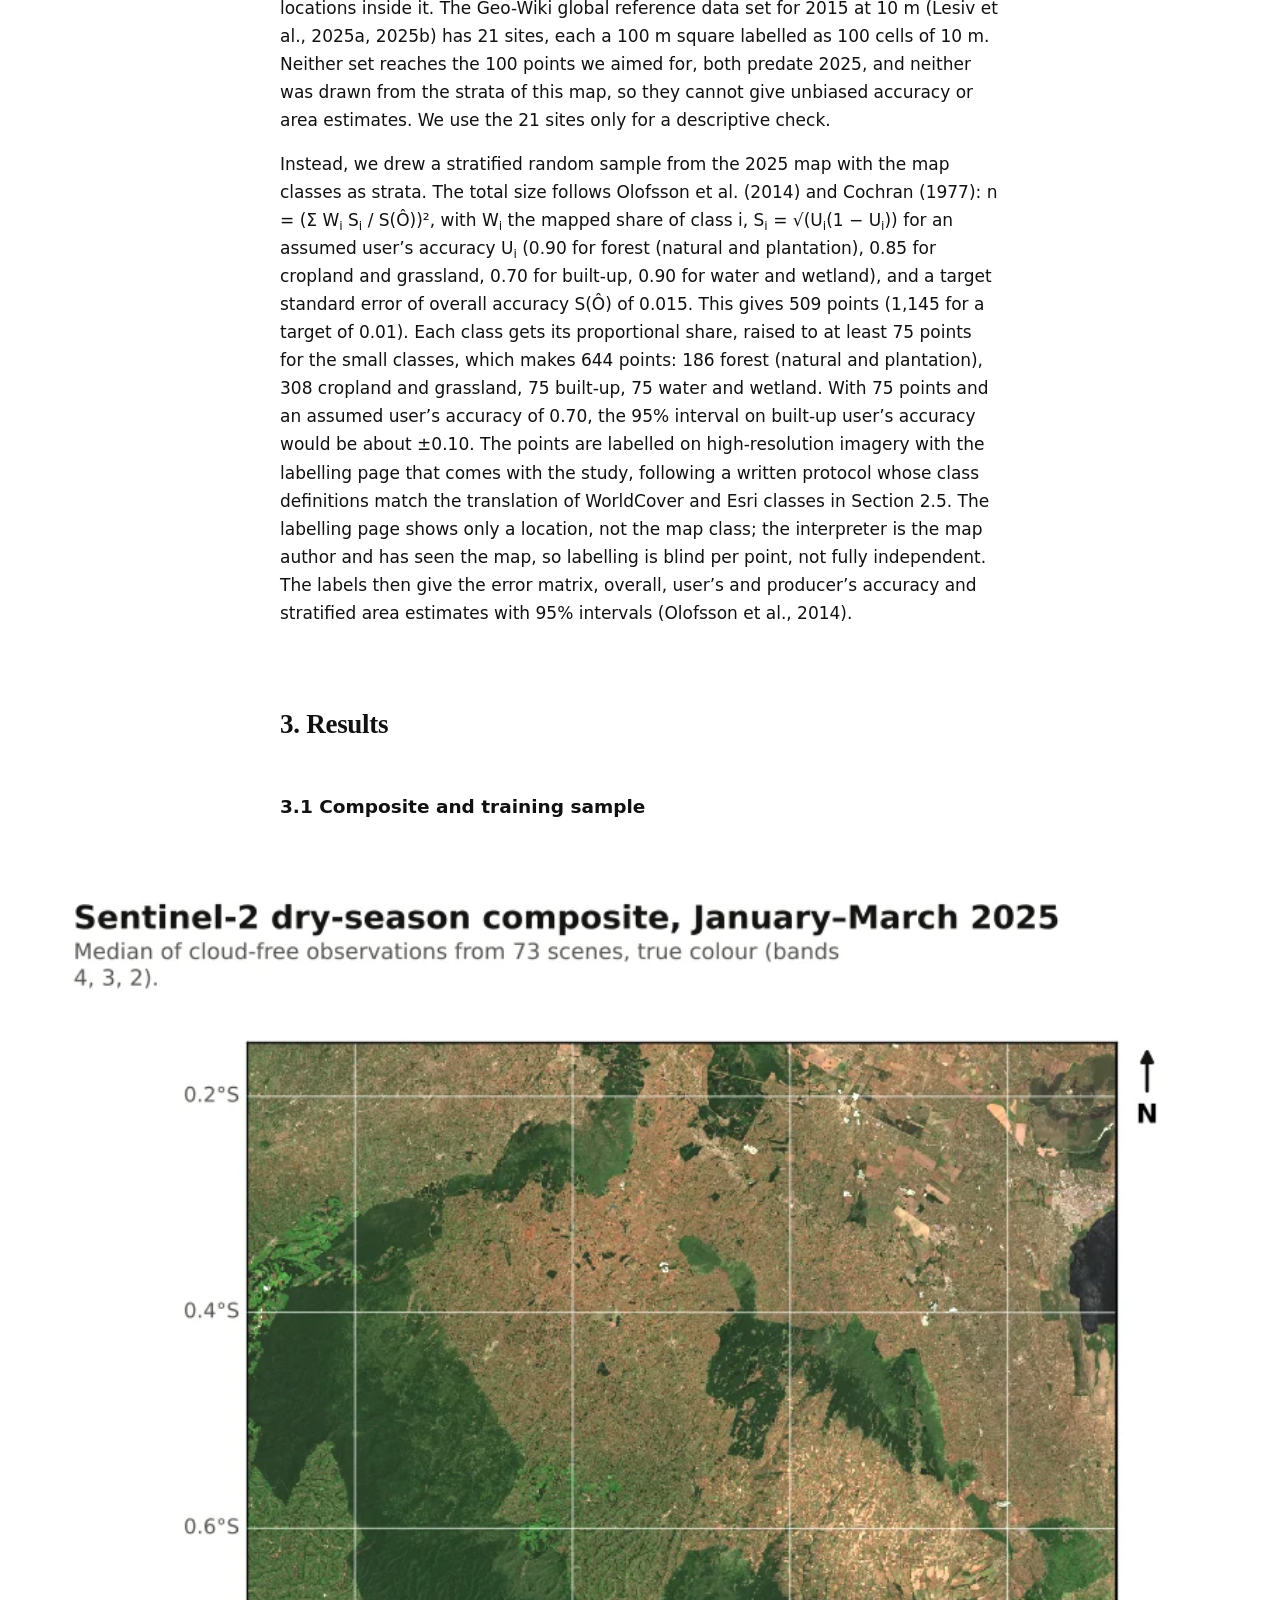
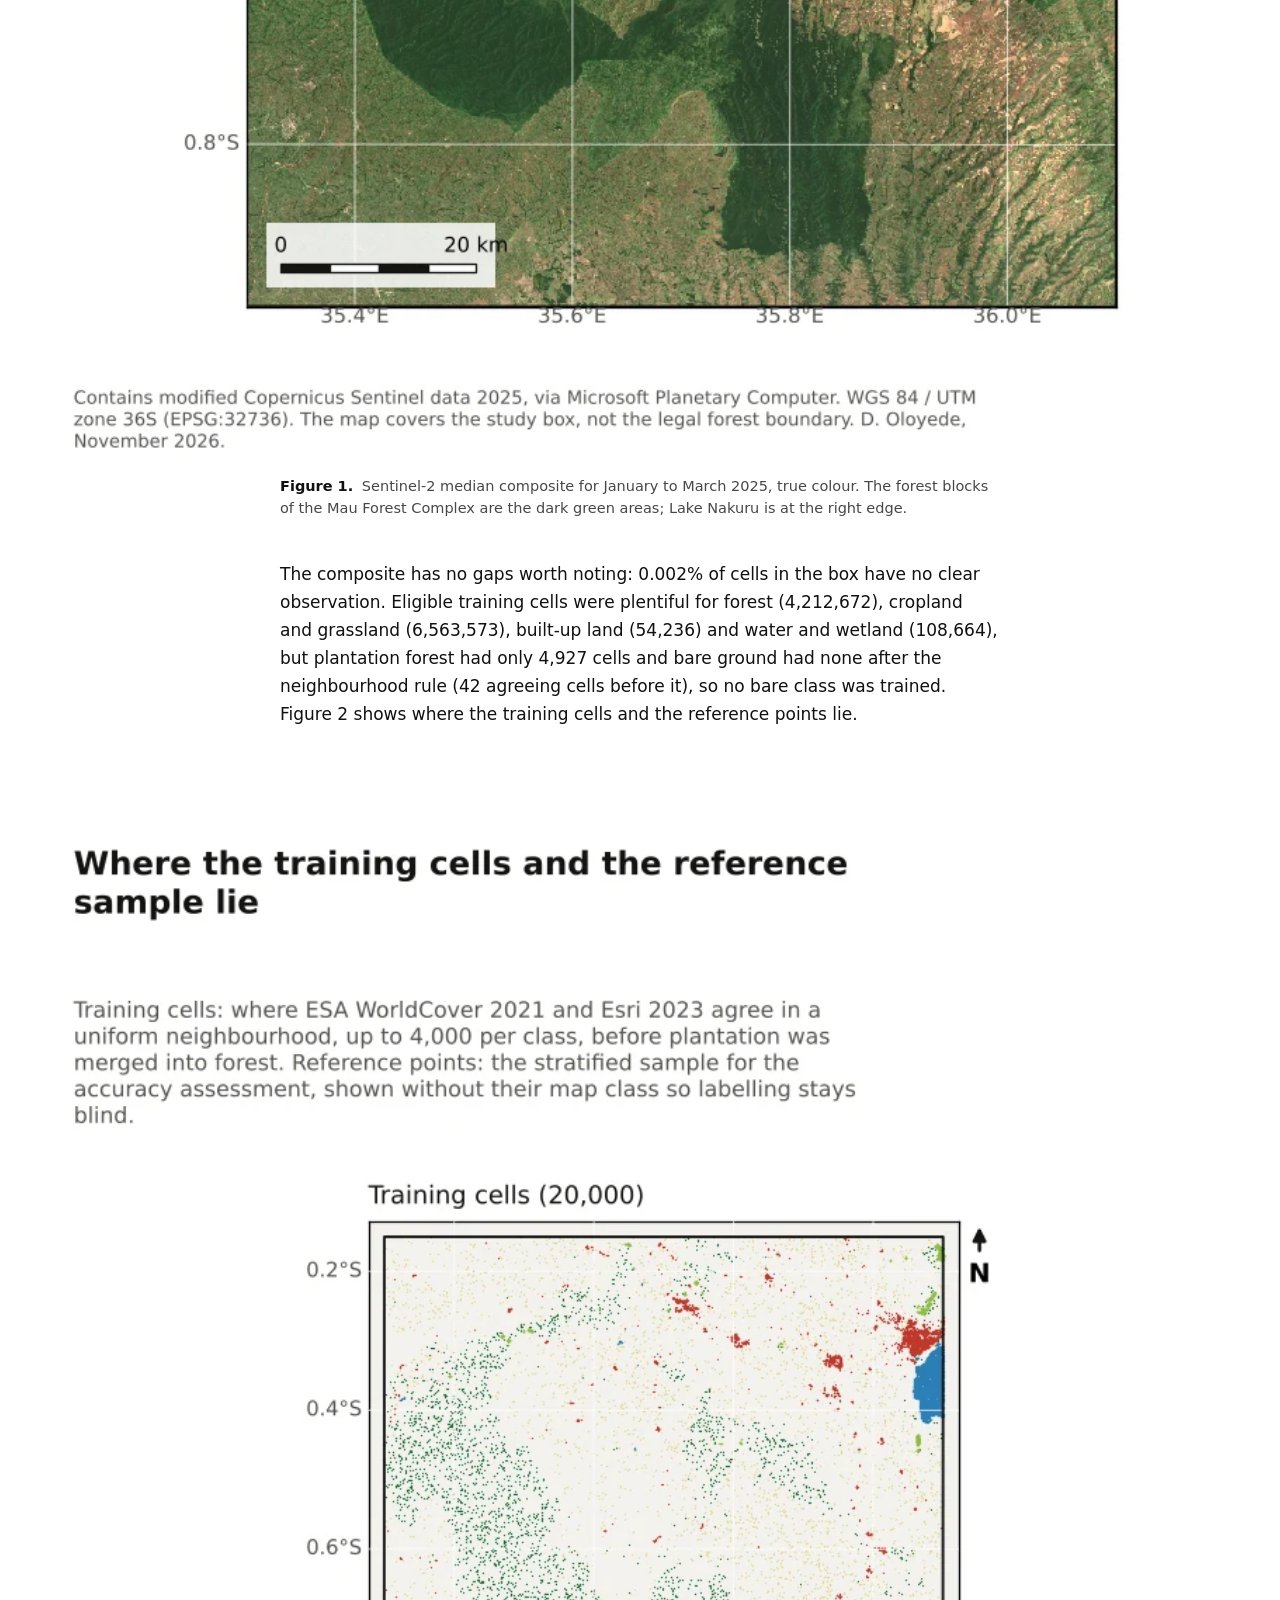
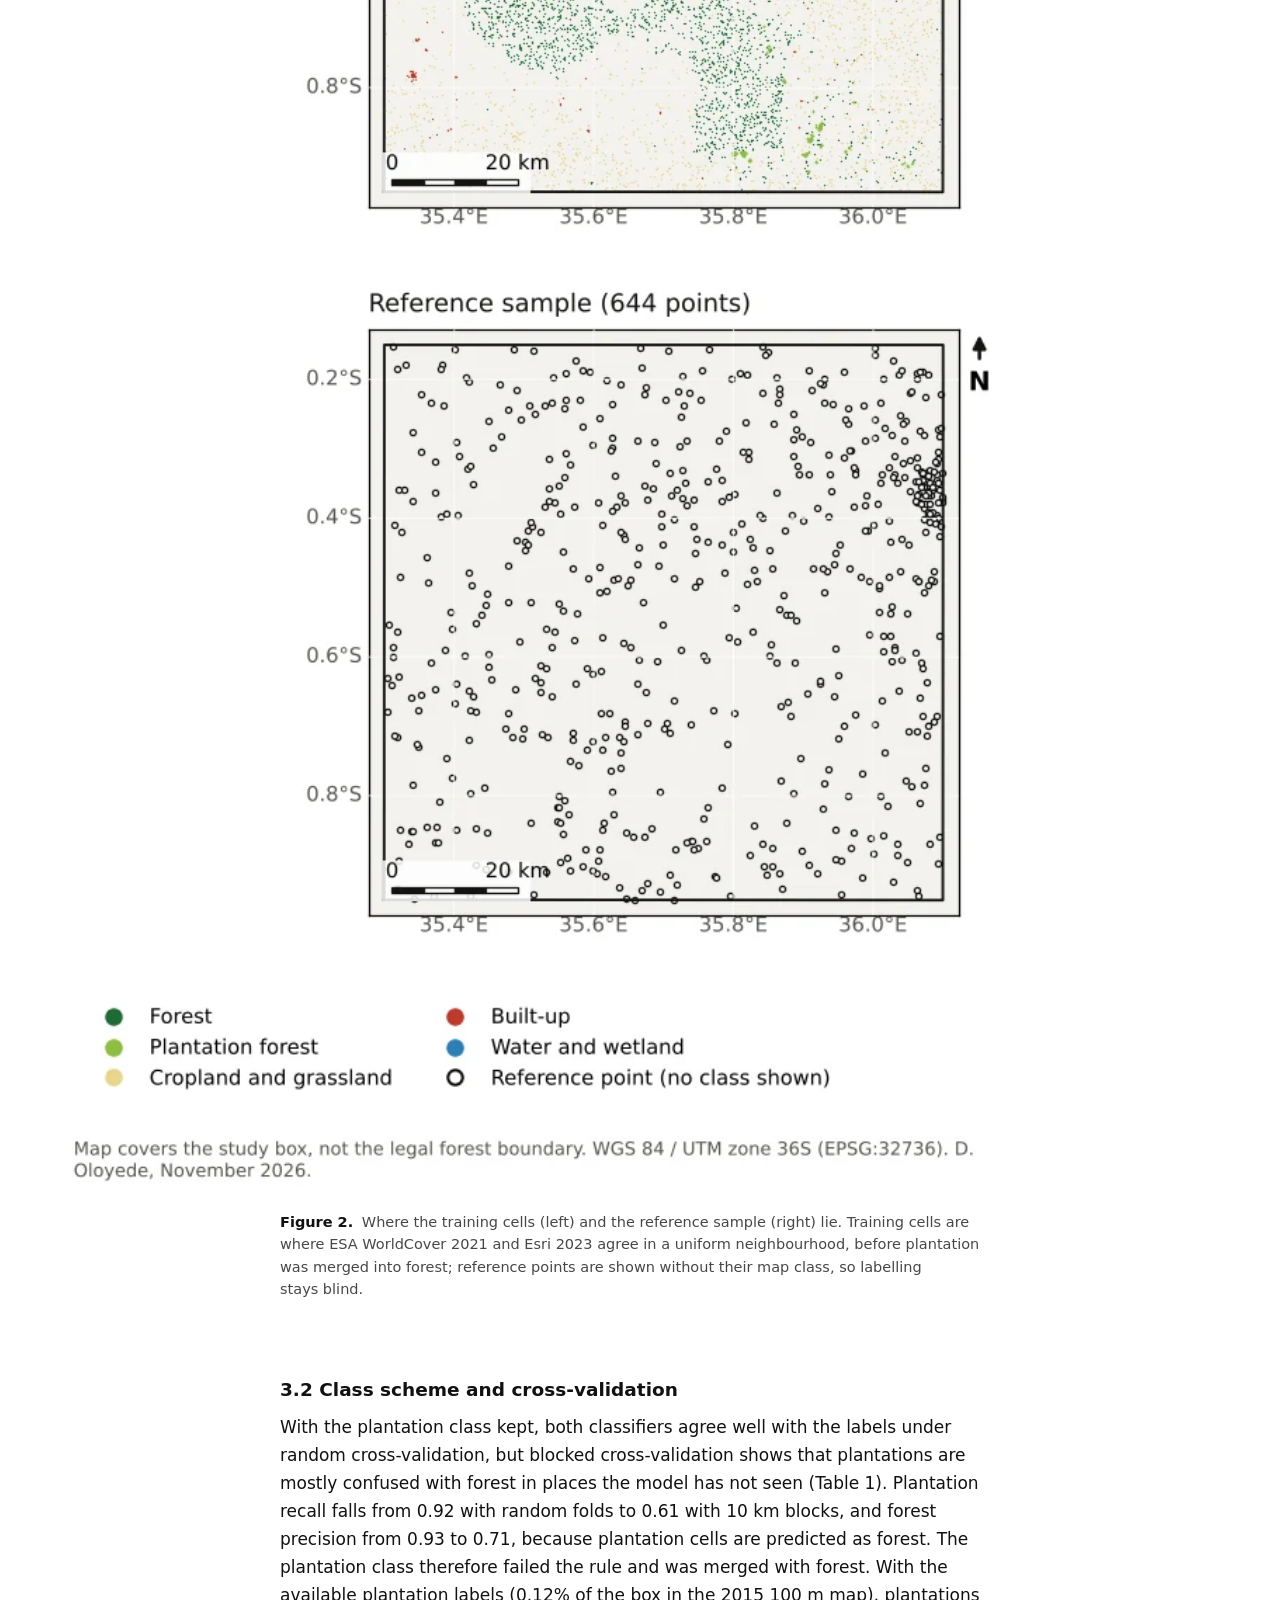
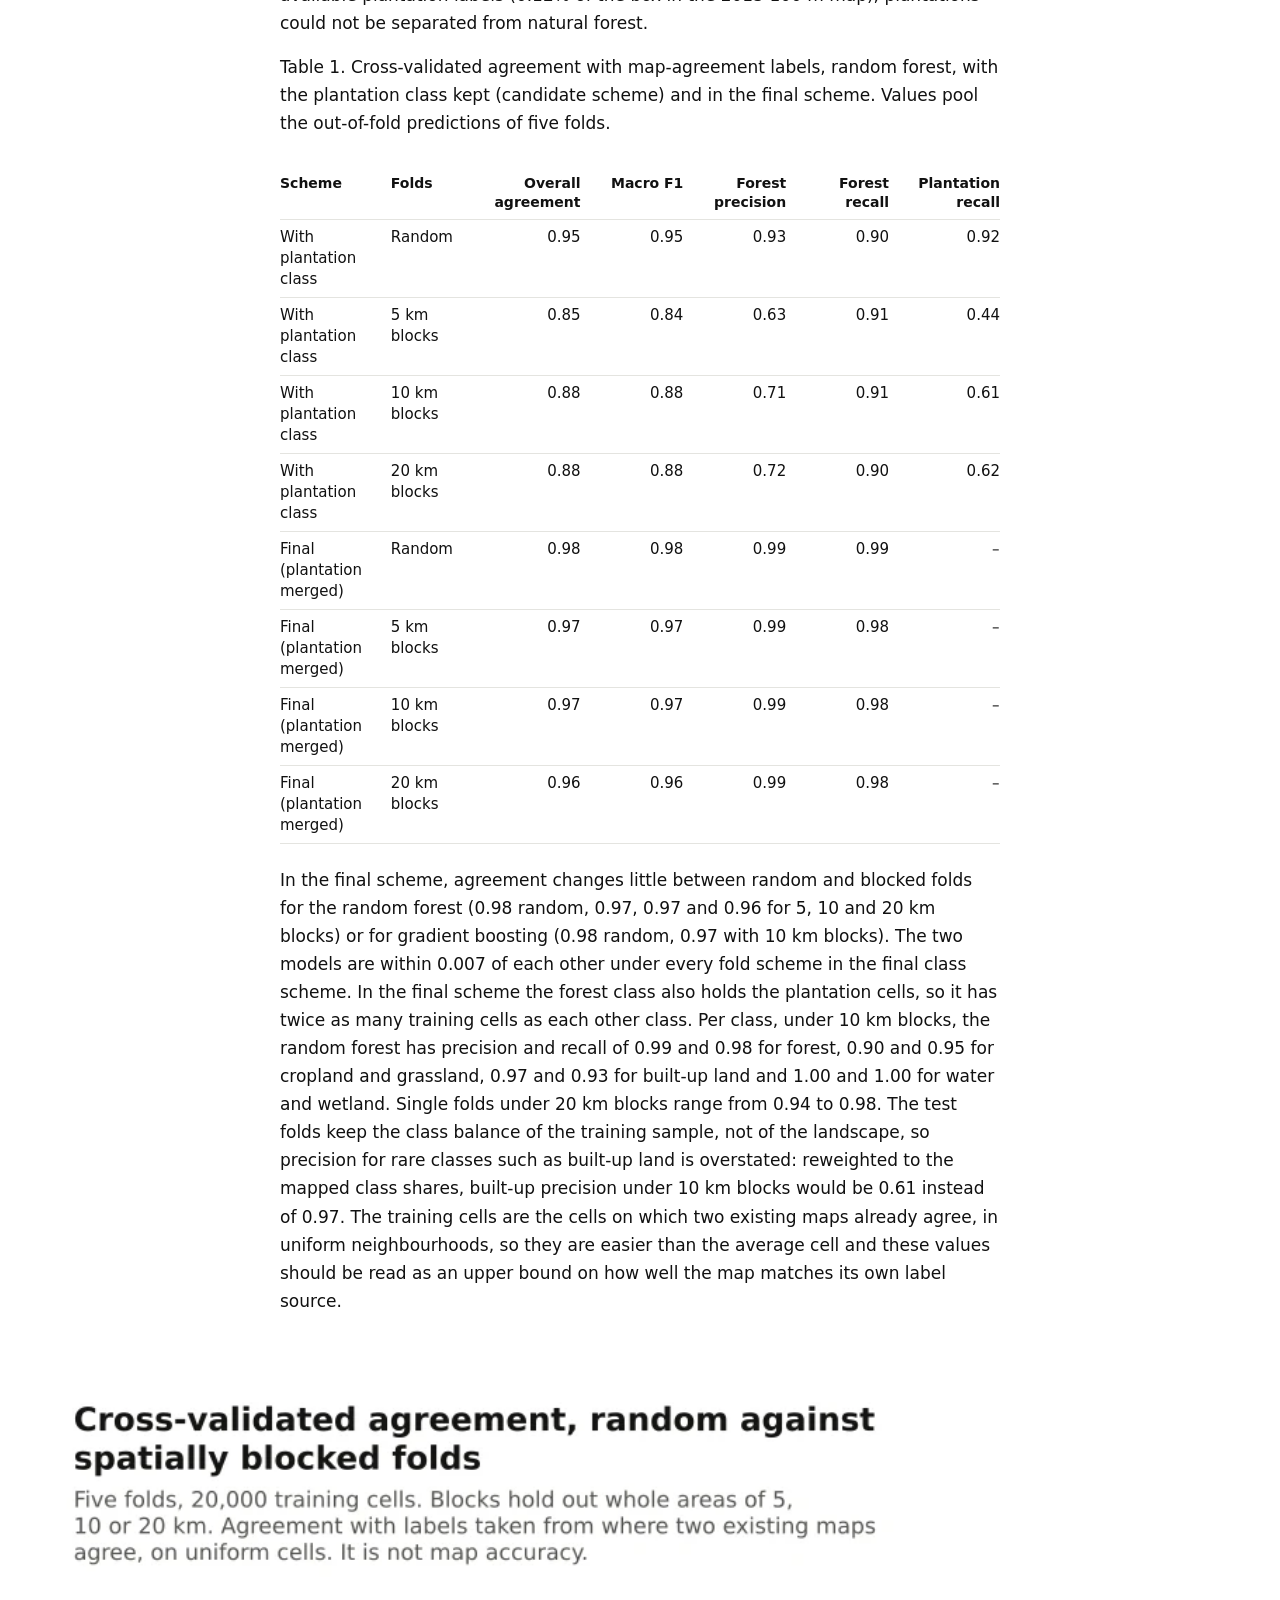
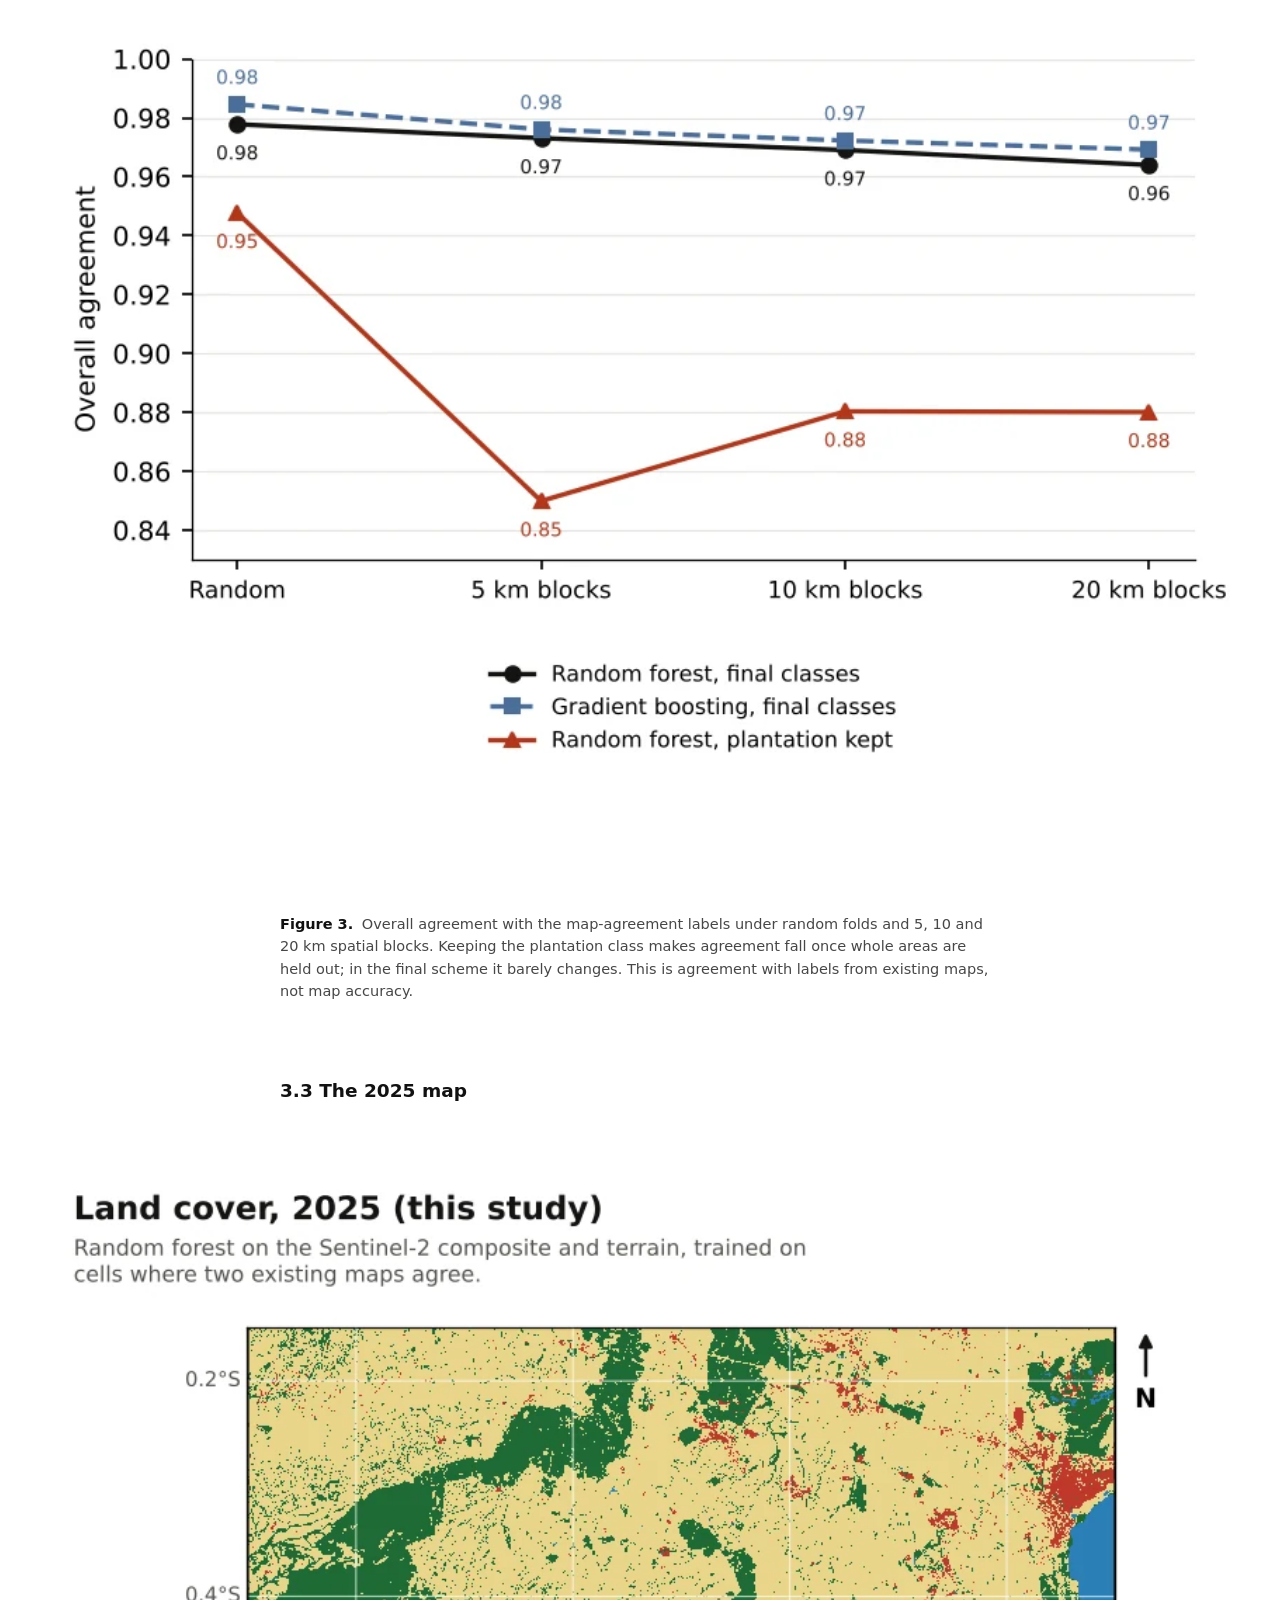
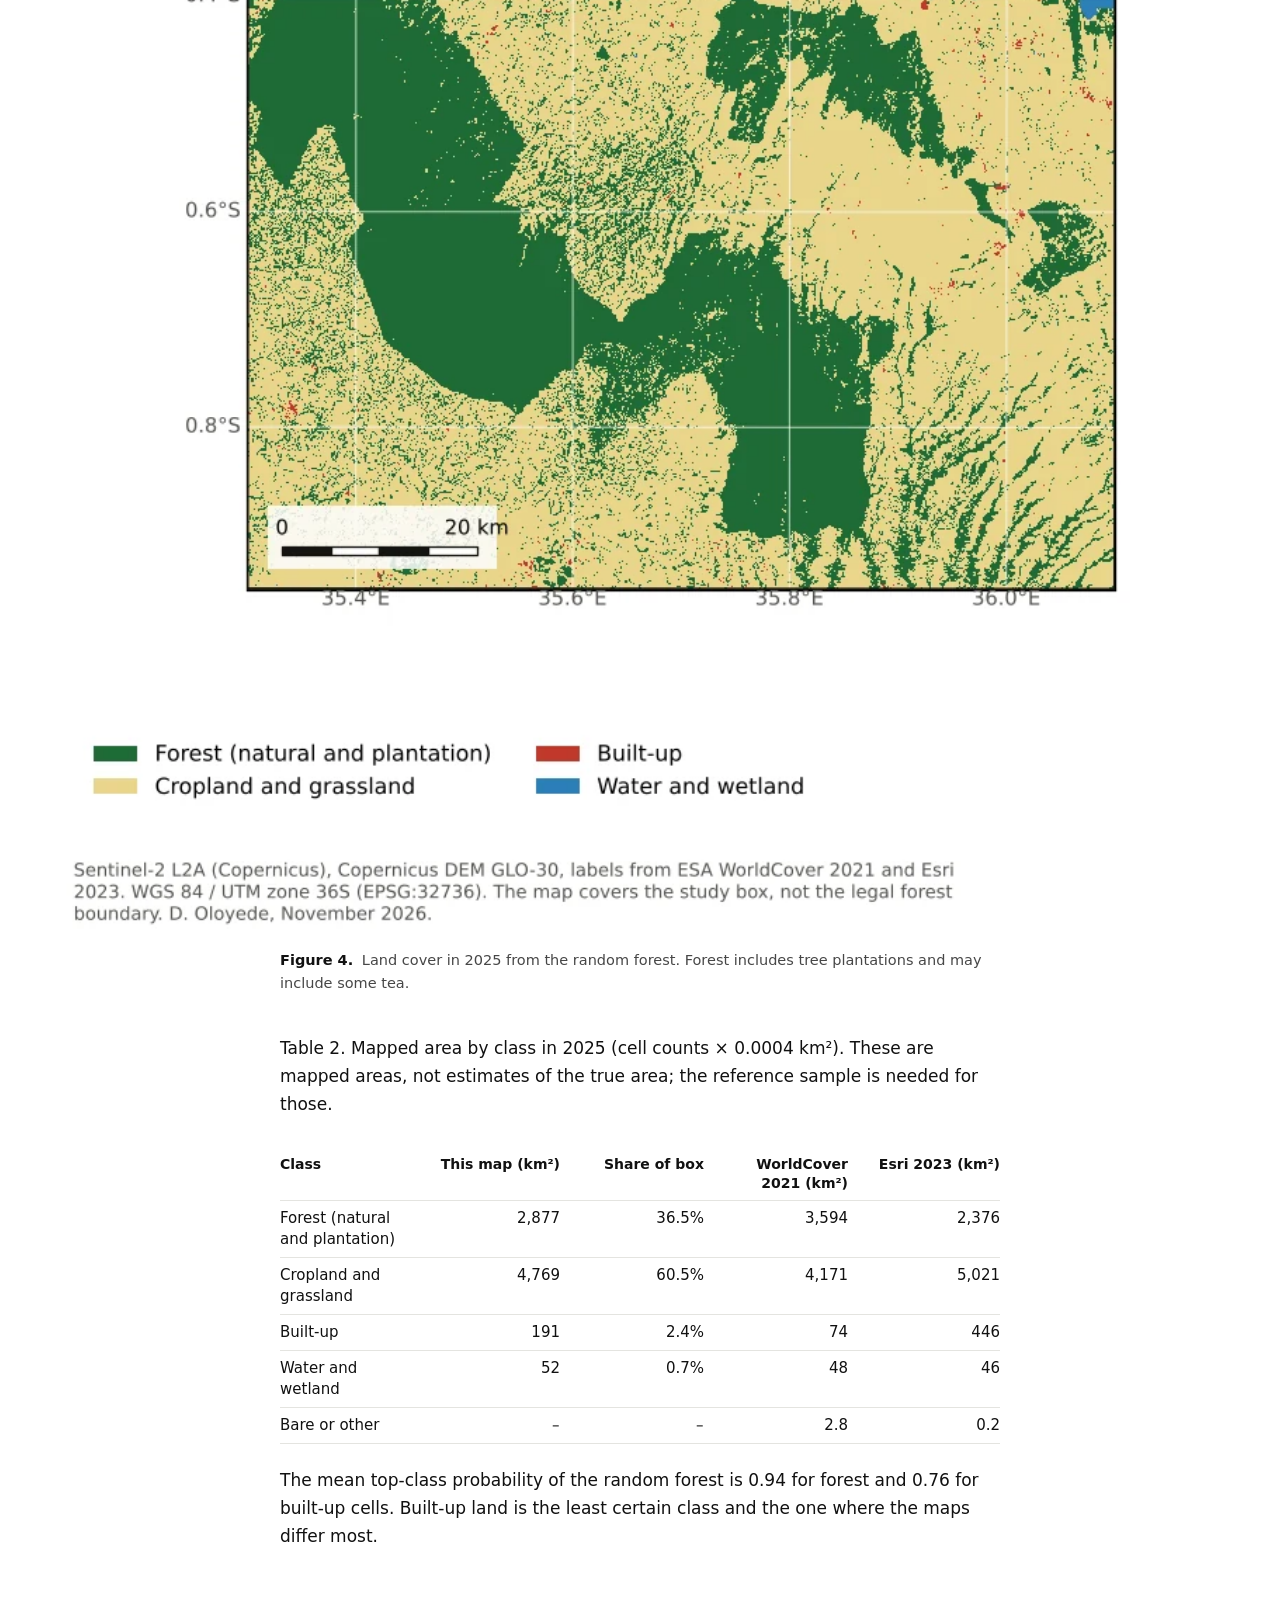
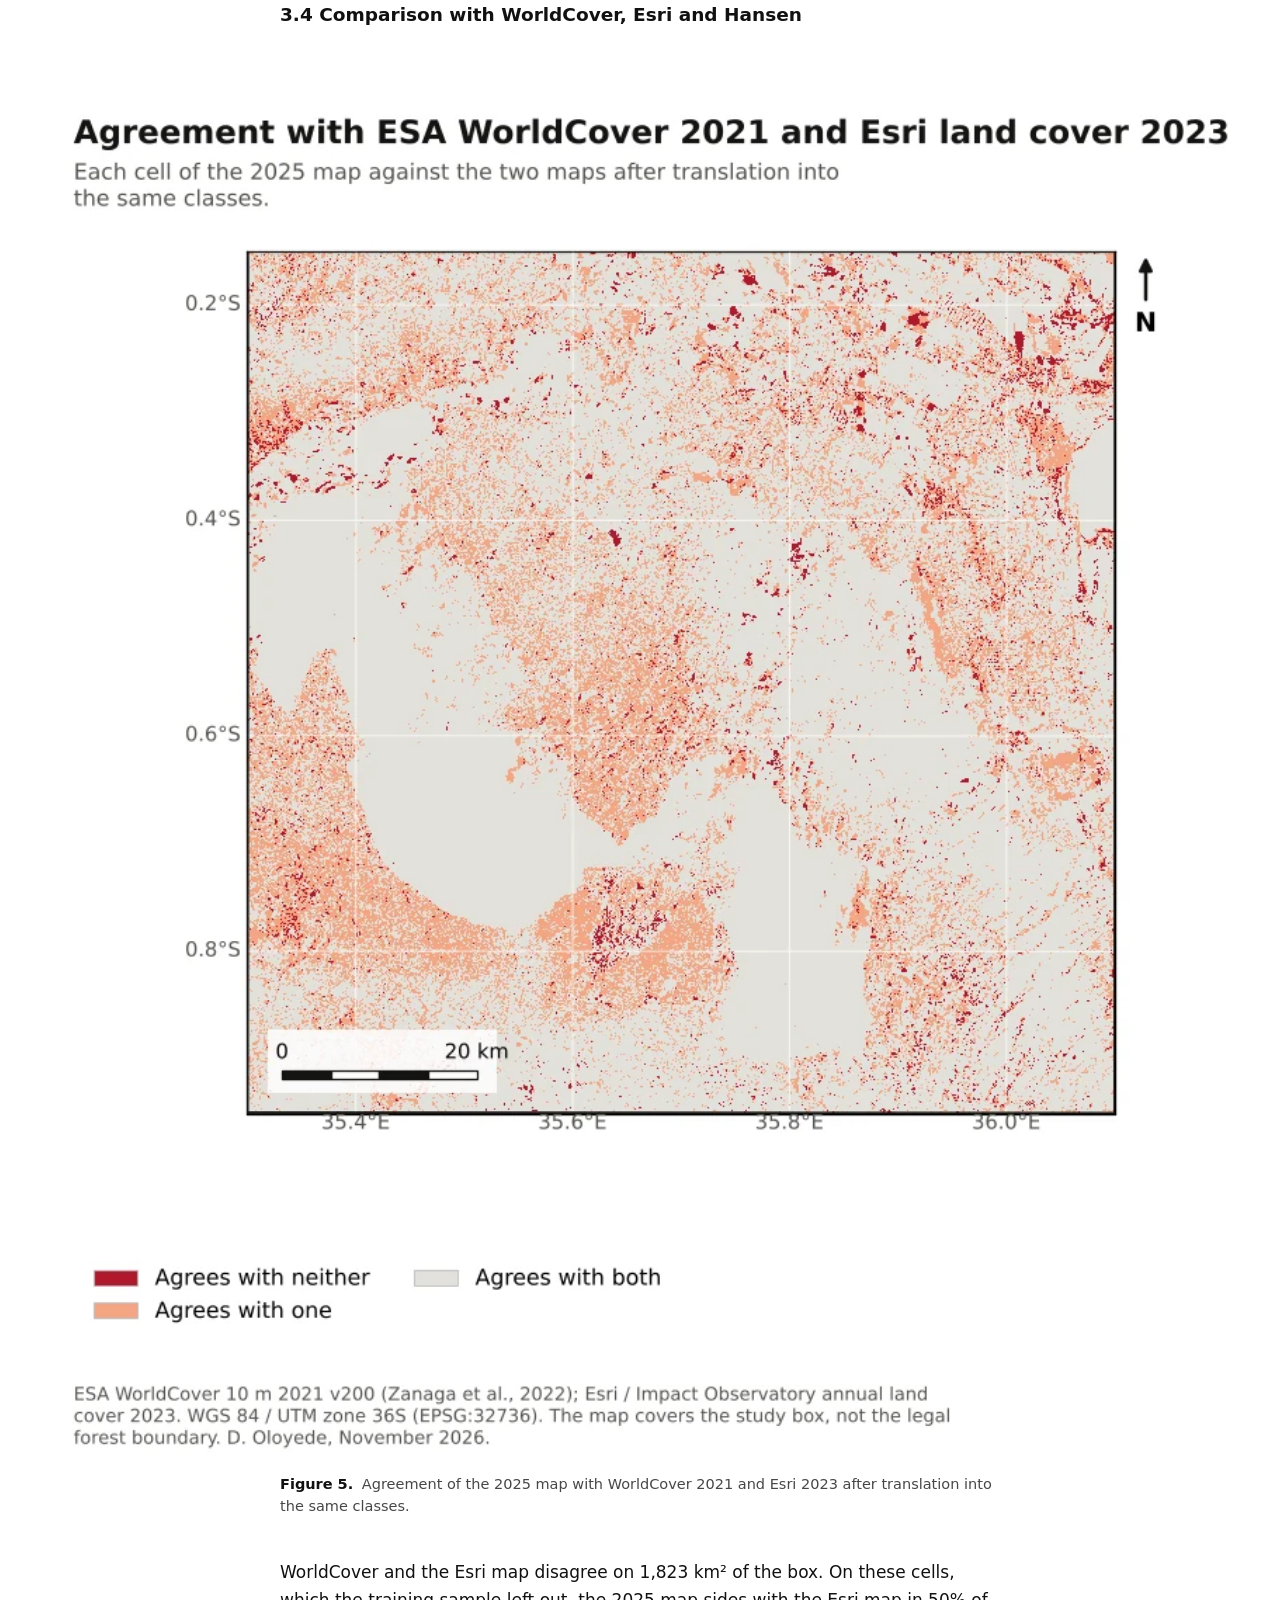
==== commit 0f72738f: "Other studies: add projects 07 to 09" ====
--- a/docs/index.html
+++ b/docs/index.html
@@ -54,7 +54,7 @@
 .sn-back:hover{color:#141412}
 @media (max-width:620px){.sn-media{width:72px;height:72px}.sn-t span{display:none}.sn-pos{display:none}}
 @media (prefers-reduced-motion:reduce){.sn-media img,.sn-arrow{transition:none}}
-</style><nav class="sn-bar" aria-label="Portfolio"><div class="sn-in"><a class="sn-home" href="https://oloyededavid.github.io/geospatial-rs-portfolio/">← David Oloyede</a><span class="sn-pos">Study 05 of 06</span><span class="sn-pn"><a href="https://oloyededavid.github.io/Groundwater-Storage-Gravimetry/" title="Water storage in the Lake Chad basin from GRACE and GRACE-FO, 2002–2026">Previous</a><a href="https://oloyededavid.github.io/Coastal-Hydrogeology-Modeling/" title="Urban sealing and the shallow water table of the Lekki–Epe barrier, Lagos, 1986–2024">Next study →</a></span></div></nav><!-- study-bar:end -->
+</style><nav class="sn-bar" aria-label="Portfolio"><div class="sn-in"><a class="sn-home" href="https://oloyededavid.github.io/geospatial-rs-portfolio/">← David Oloyede</a><span class="sn-pos">Study 07 of 09</span><span class="sn-pn"><a href="https://oloyededavid.github.io/Coastal-Hydrogeology-Modeling/" title="Urban sealing and the shallow water table of the Lekki–Epe barrier, Lagos, 1986–2024">Previous</a><a href="https://oloyededavid.github.io/Mozambique-Health-Access/" title="Travel time to health facilities in Mozambique">Next study →</a></span></div></nav><!-- study-bar:end -->
 <nav class="skipnav" aria-label="Skip link"><a class="skip" href="#abstract">Skip to the abstract</a></nav>
 <noscript><p style="max-width:720px;margin:12px auto;padding:10px 14px;border:1px solid #d9d9d5;border-radius:6px;background:#fff;color:#141412;font:400 14px/1.5 system-ui,sans-serif">Turn on JavaScript to see the maps, charts and the numbers that are read from the data files. The text is readable without it.</p></noscript>
 <header class="site-header">
@@ -731,12 +731,12 @@
         <p class="sig"><span>David Oloyede</span><span><a href="https://github.com/oloyededavid">github.com/oloyededavid</a></span><span>Last updated November
 2026</span><span class="views" id="views" hidden></span></p>
         <p>Code MIT, derived data CC BY 4.0. Source data keep their own terms: Copernicus Sentinel-2 and Copernicus DEM GLO-30, ESA WorldCover, Esri / Impact Observatory land cover, Hansen Global Forest Change, the forest management map of Lesiv et al. and the Geo-Wiki reference data. Basemap imagery on the interactive map: Esri World Imagery.</p>
-        <!-- study-others:start --><p class="others">Other studies: <a href="https://oloyededavid.github.io/Observational-Hydrology-Extremes/">Nigeria floods, drought and design rainfall</a> · <a href="https://oloyededavid.github.io/Ogun-Catchment-Coast-Observatory/">Ogun surface water</a> · <a href="https://oloyededavid.github.io/Oueme-Ogun-Groundwater-Recharge/">Ouémé–Ogun recharge</a> · <a href="https://oloyededavid.github.io/Groundwater-Storage-Gravimetry/">Lake Chad water storage</a> · <a href="https://oloyededavid.github.io/Coastal-Hydrogeology-Modeling/">Lekki–Epe groundwater</a></p><!-- study-others:end -->
+        <!-- study-others:start --><p class="others">Other studies: <a href="https://oloyededavid.github.io/Observational-Hydrology-Extremes/">Nigeria floods, drought and design rainfall</a> · <a href="https://oloyededavid.github.io/Ogun-Catchment-Coast-Observatory/">Ogun surface water</a> · <a href="https://oloyededavid.github.io/Oueme-Ogun-Groundwater-Recharge/">Ouémé–Ogun recharge</a> · <a href="https://oloyededavid.github.io/Groundwater-Storage-Gravimetry/">Lake Chad water storage</a> · <a href="https://oloyededavid.github.io/Lagos-Urban-Heat-Analytics/">Lagos urban heat</a> · <a href="https://oloyededavid.github.io/Coastal-Hydrogeology-Modeling/">Lekki–Epe groundwater</a> · <a href="https://oloyededavid.github.io/Mozambique-Health-Access/">Mozambique health access</a> · <a href="https://oloyededavid.github.io/Open-Geodata-Catalogue/">Open geodata catalogue</a></p><!-- study-others:end -->
     </div>
 </footer>
 <script src="vendor/leaflet-1.9.4/leaflet.js"></script>
 <script src="assets/explore.js"></script>
 <script src="assets/study.js"></script>
-<!-- study-nav:start --><section class="sn-next" aria-label="Next study"><div class="sn-in"><p class="sn-k">Next study</p><a class="sn-card" href="https://oloyededavid.github.io/Coastal-Hydrogeology-Modeling/"><span class="sn-media"><img src="assets/next-study.webp" width="720" height="540" loading="lazy" decoding="async" alt=""></span><span class="sn-t"><b>Urban sealing and the shallow water table of the Lekki–Epe barrier, Lagos</b><span>How much of the barrier has been sealed since the 1980s, and what that could do to the water table beneath it.</span></span><span class="sn-arrow" aria-hidden="true">→</span></a><a class="sn-back" href="https://oloyededavid.github.io/geospatial-rs-portfolio/#studies"><span aria-hidden="true">←</span> Back to all studies</a></div></section><!-- study-nav:end -->
+<!-- study-nav:start --><section class="sn-next" aria-label="Next study"><div class="sn-in"><p class="sn-k">Next study</p><a class="sn-card" href="https://oloyededavid.github.io/Mozambique-Health-Access/"><span class="sn-media"><img src="assets/next-study.webp" width="720" height="540" loading="lazy" decoding="async" alt=""></span><span class="sn-t"><b>Travel time to health facilities in Mozambique</b><span>How district access estimates change with the facility list, mode of travel and facility functionality.</span></span><span class="sn-arrow" aria-hidden="true">→</span></a><a class="sn-back" href="https://oloyededavid.github.io/geospatial-rs-portfolio/#studies"><span aria-hidden="true">←</span> Back to all studies</a></div></section><!-- study-nav:end -->
 </body>
 </html>
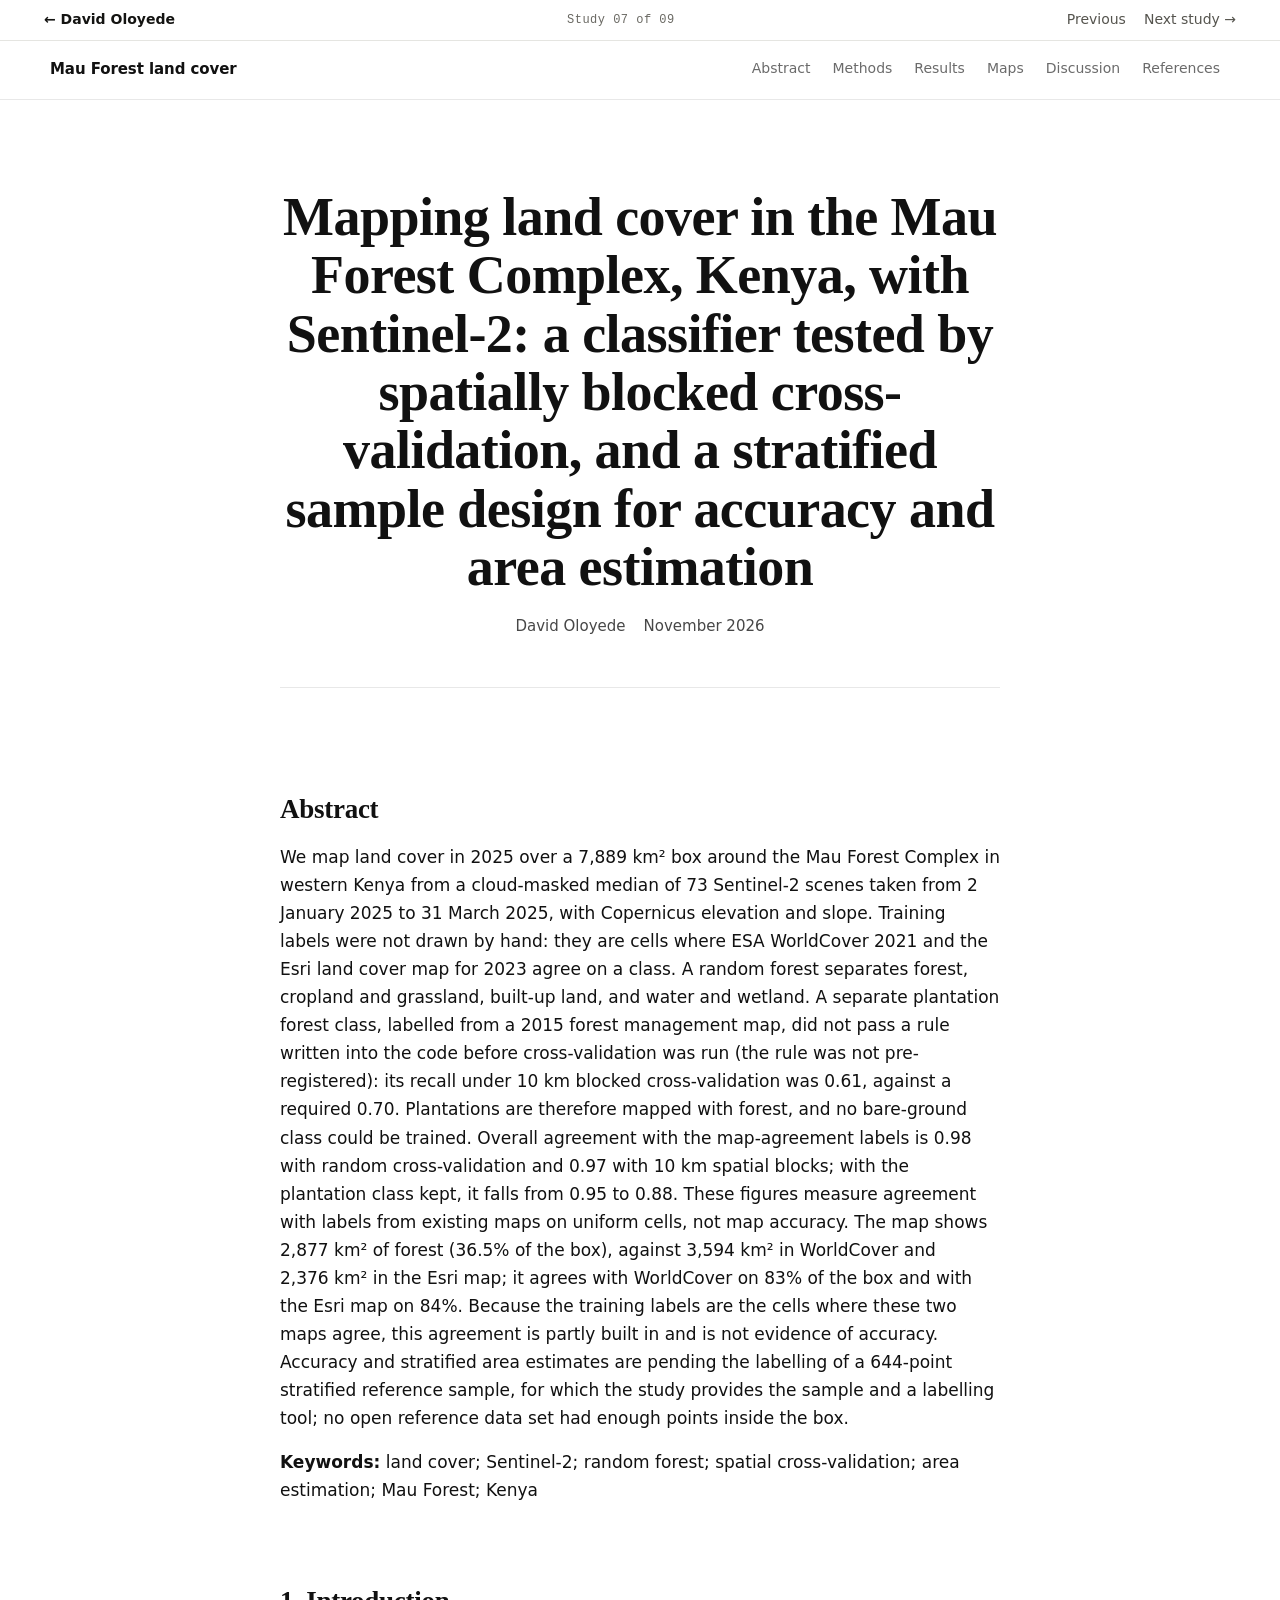
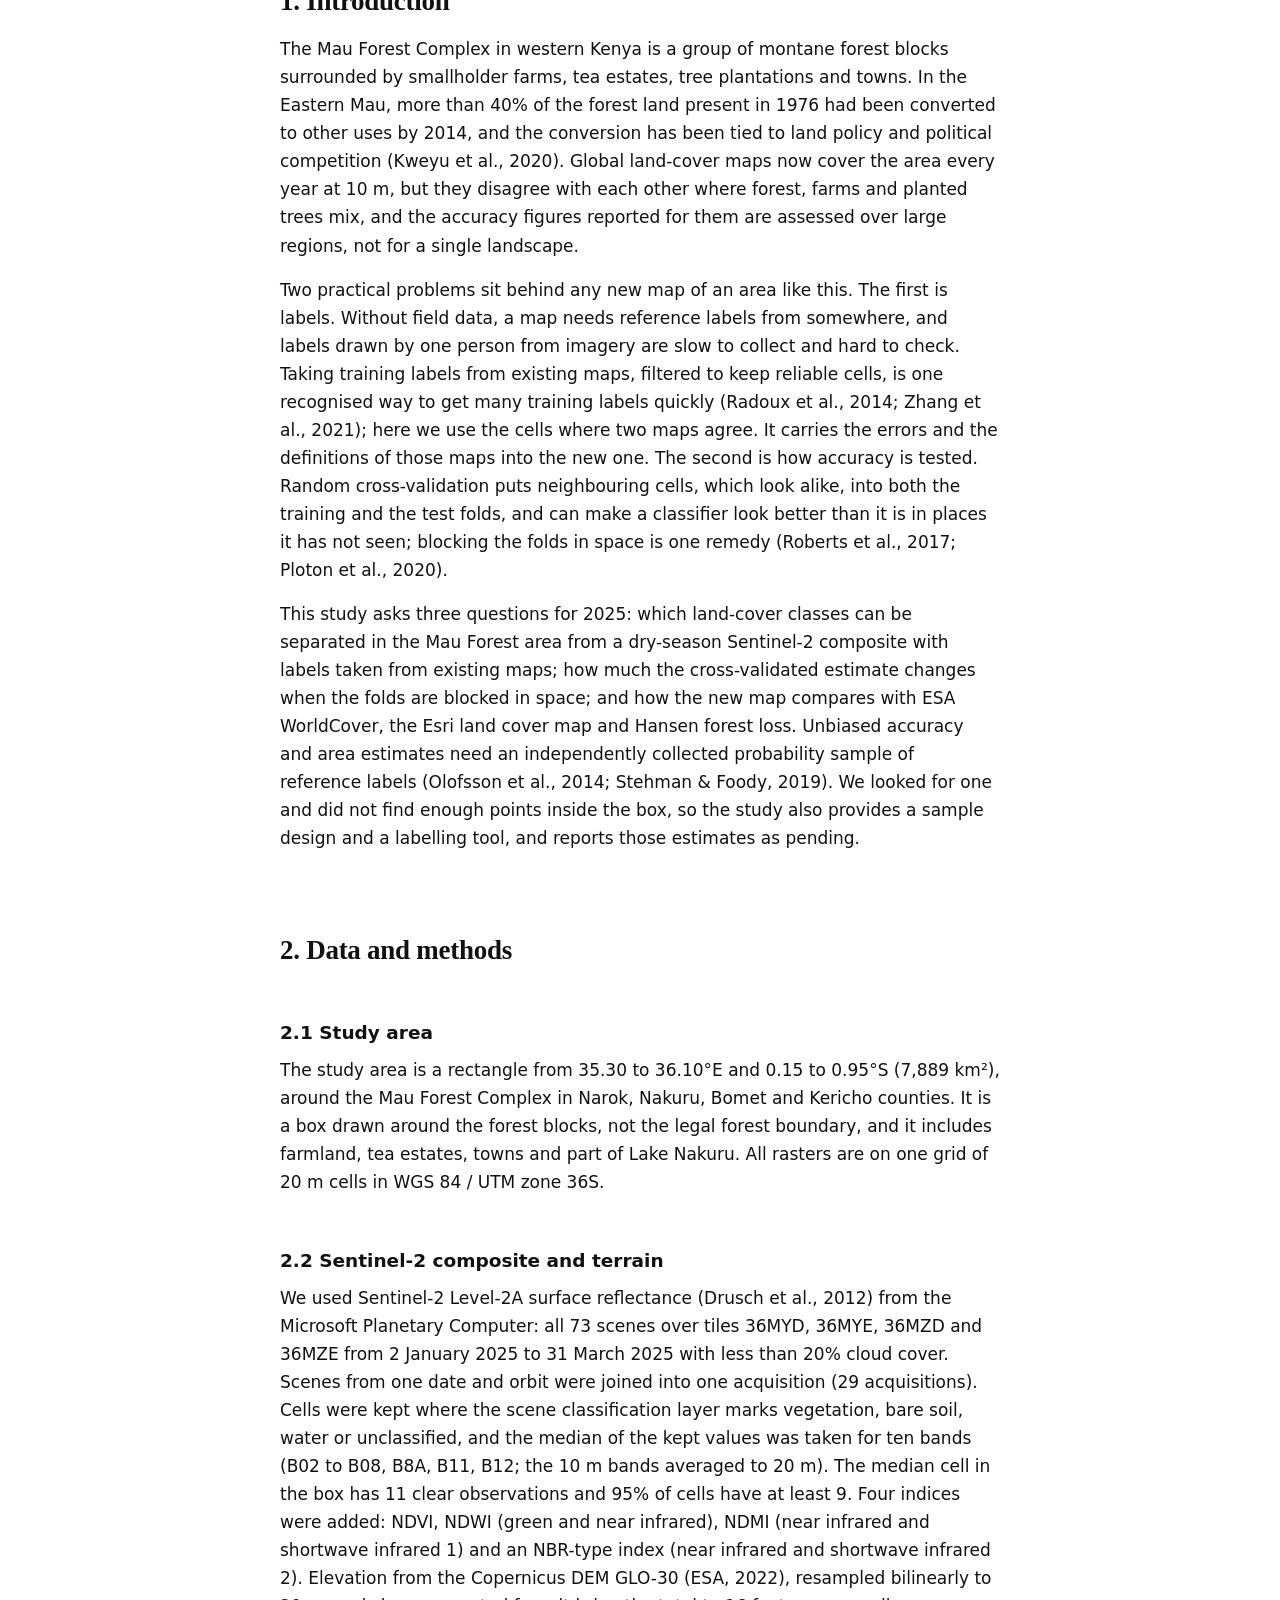
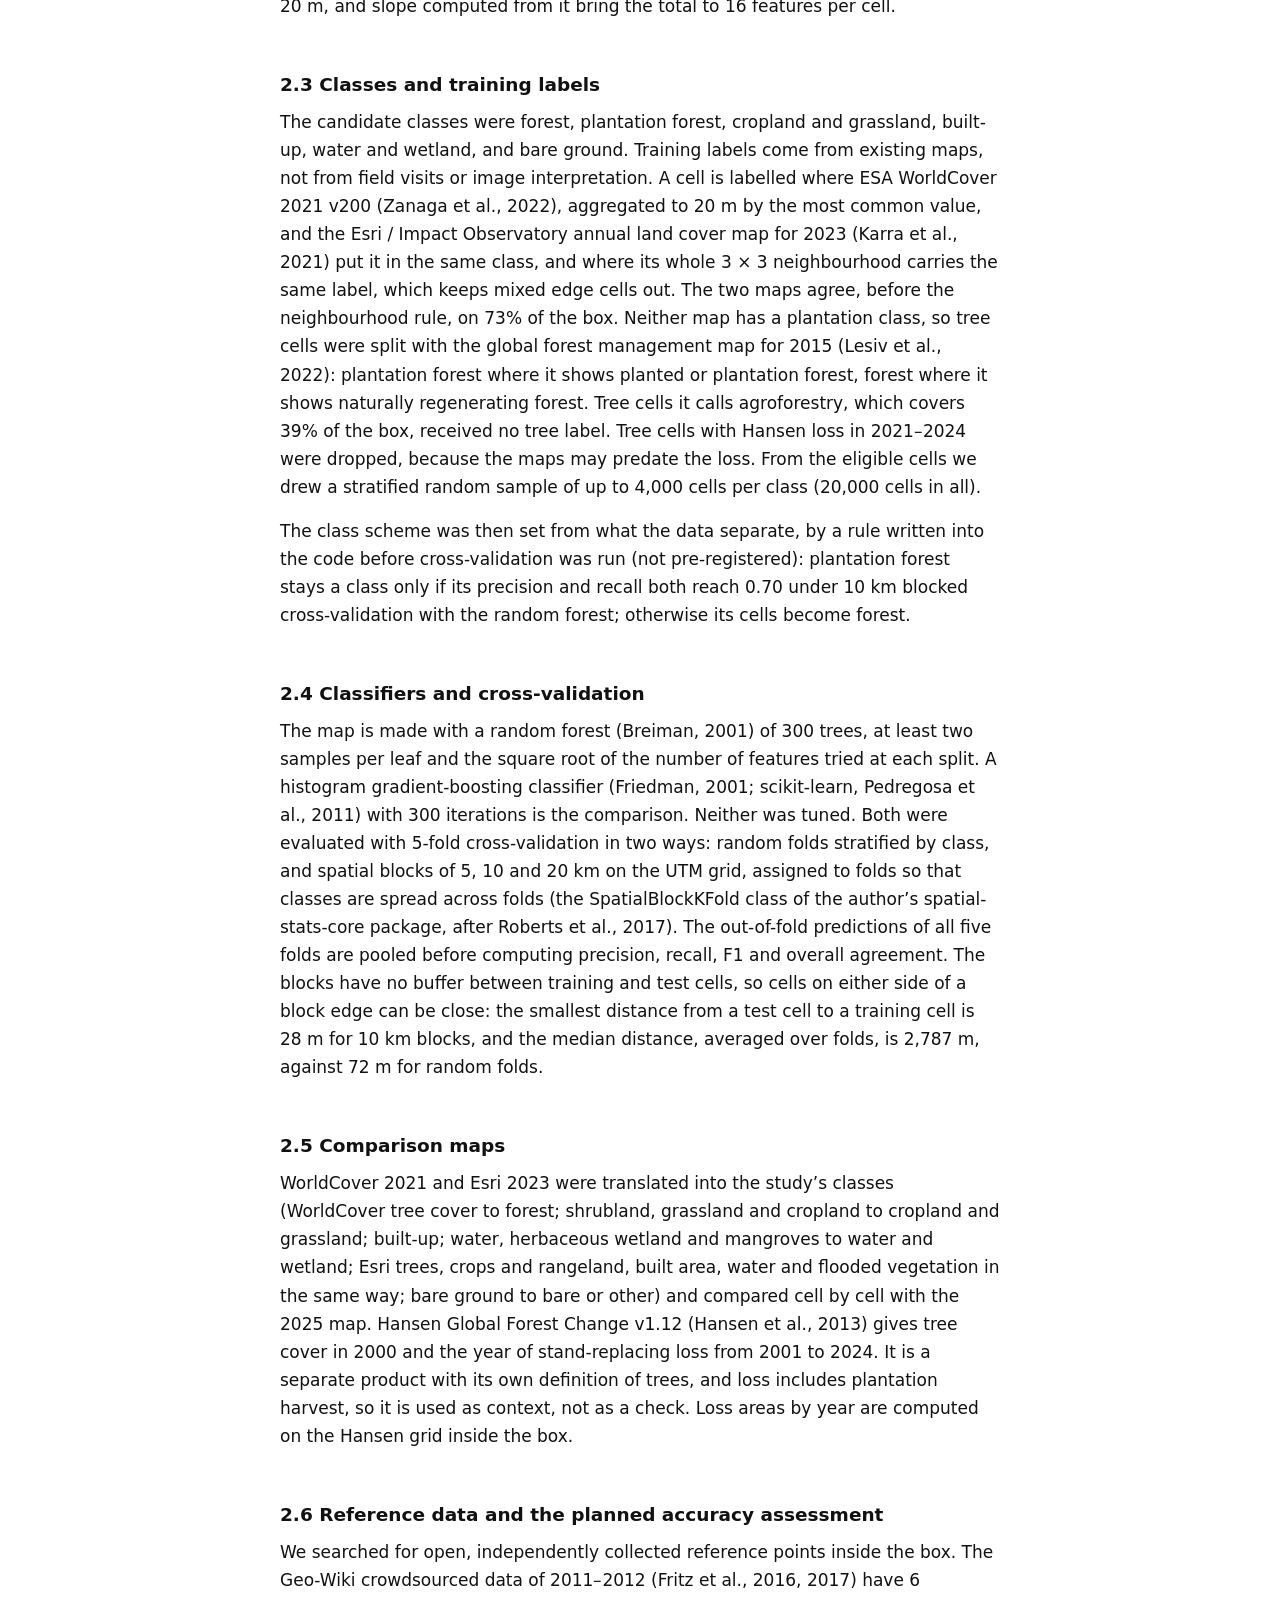
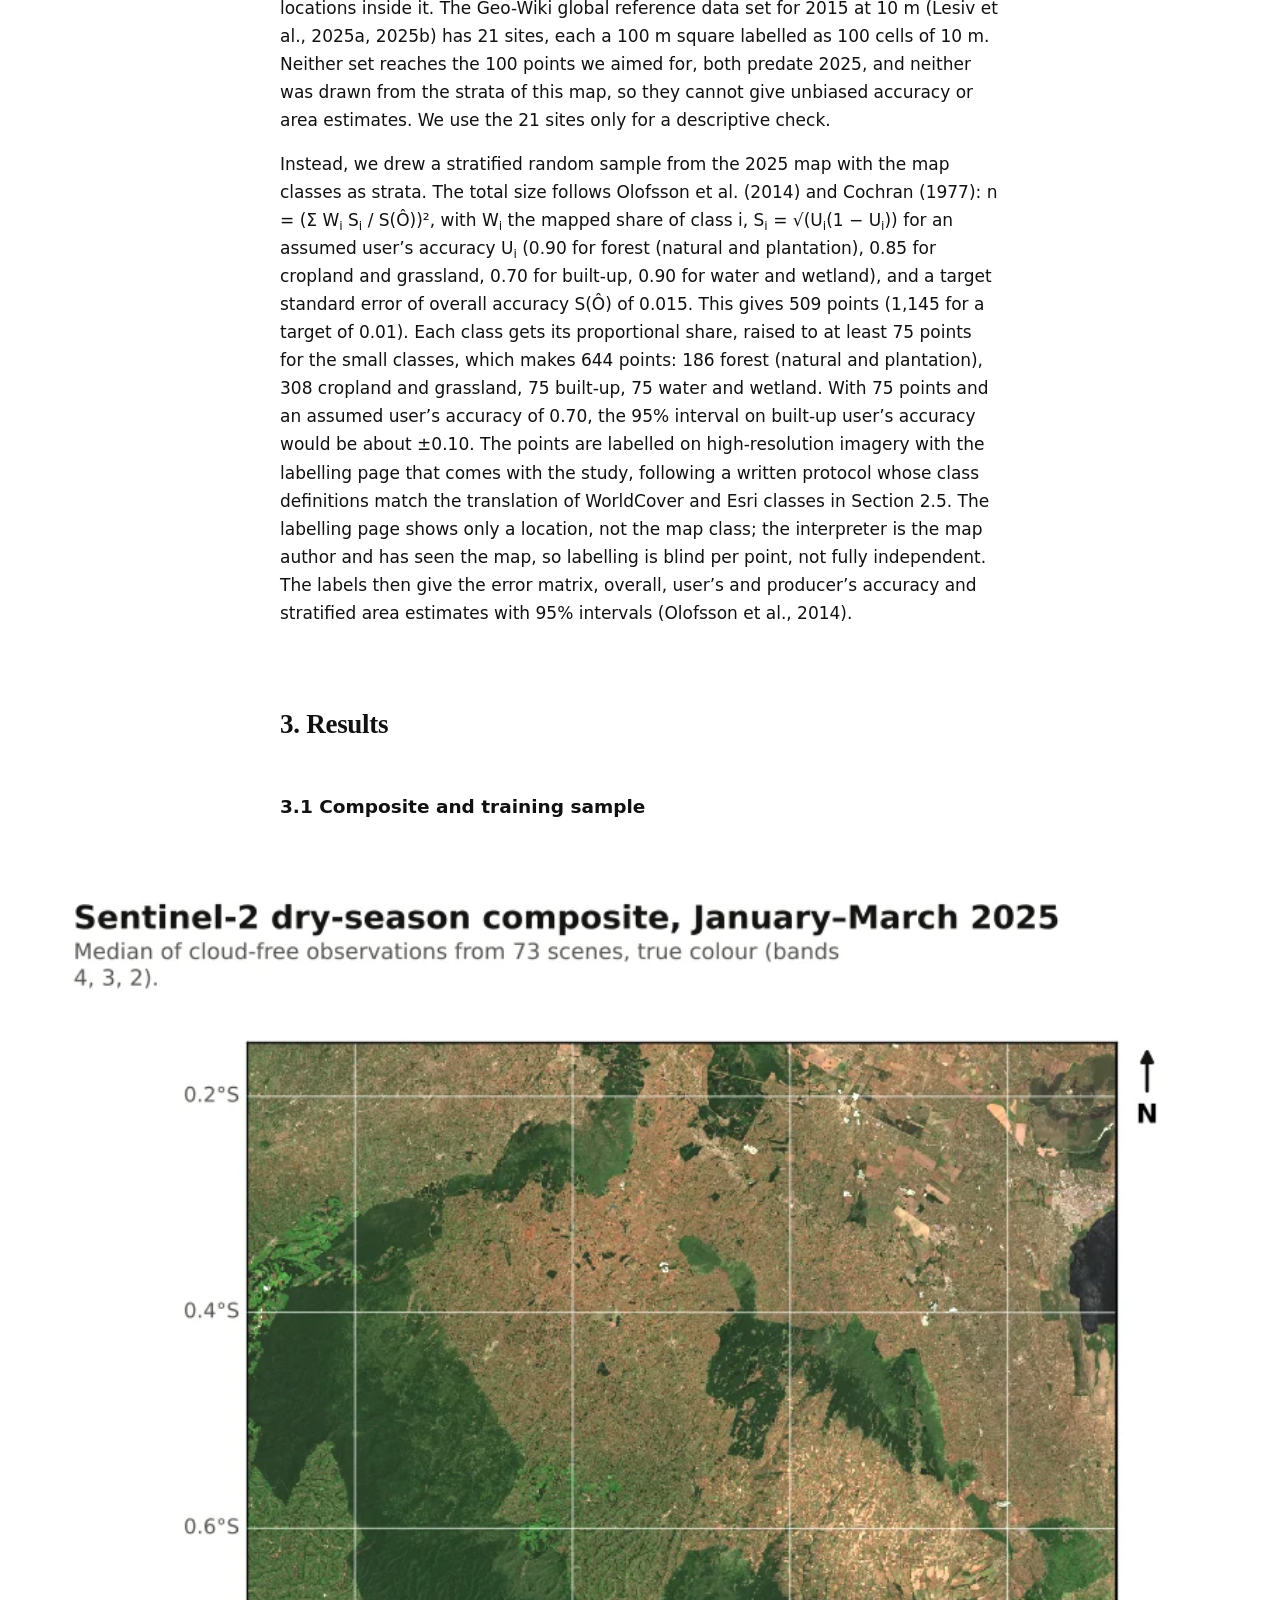
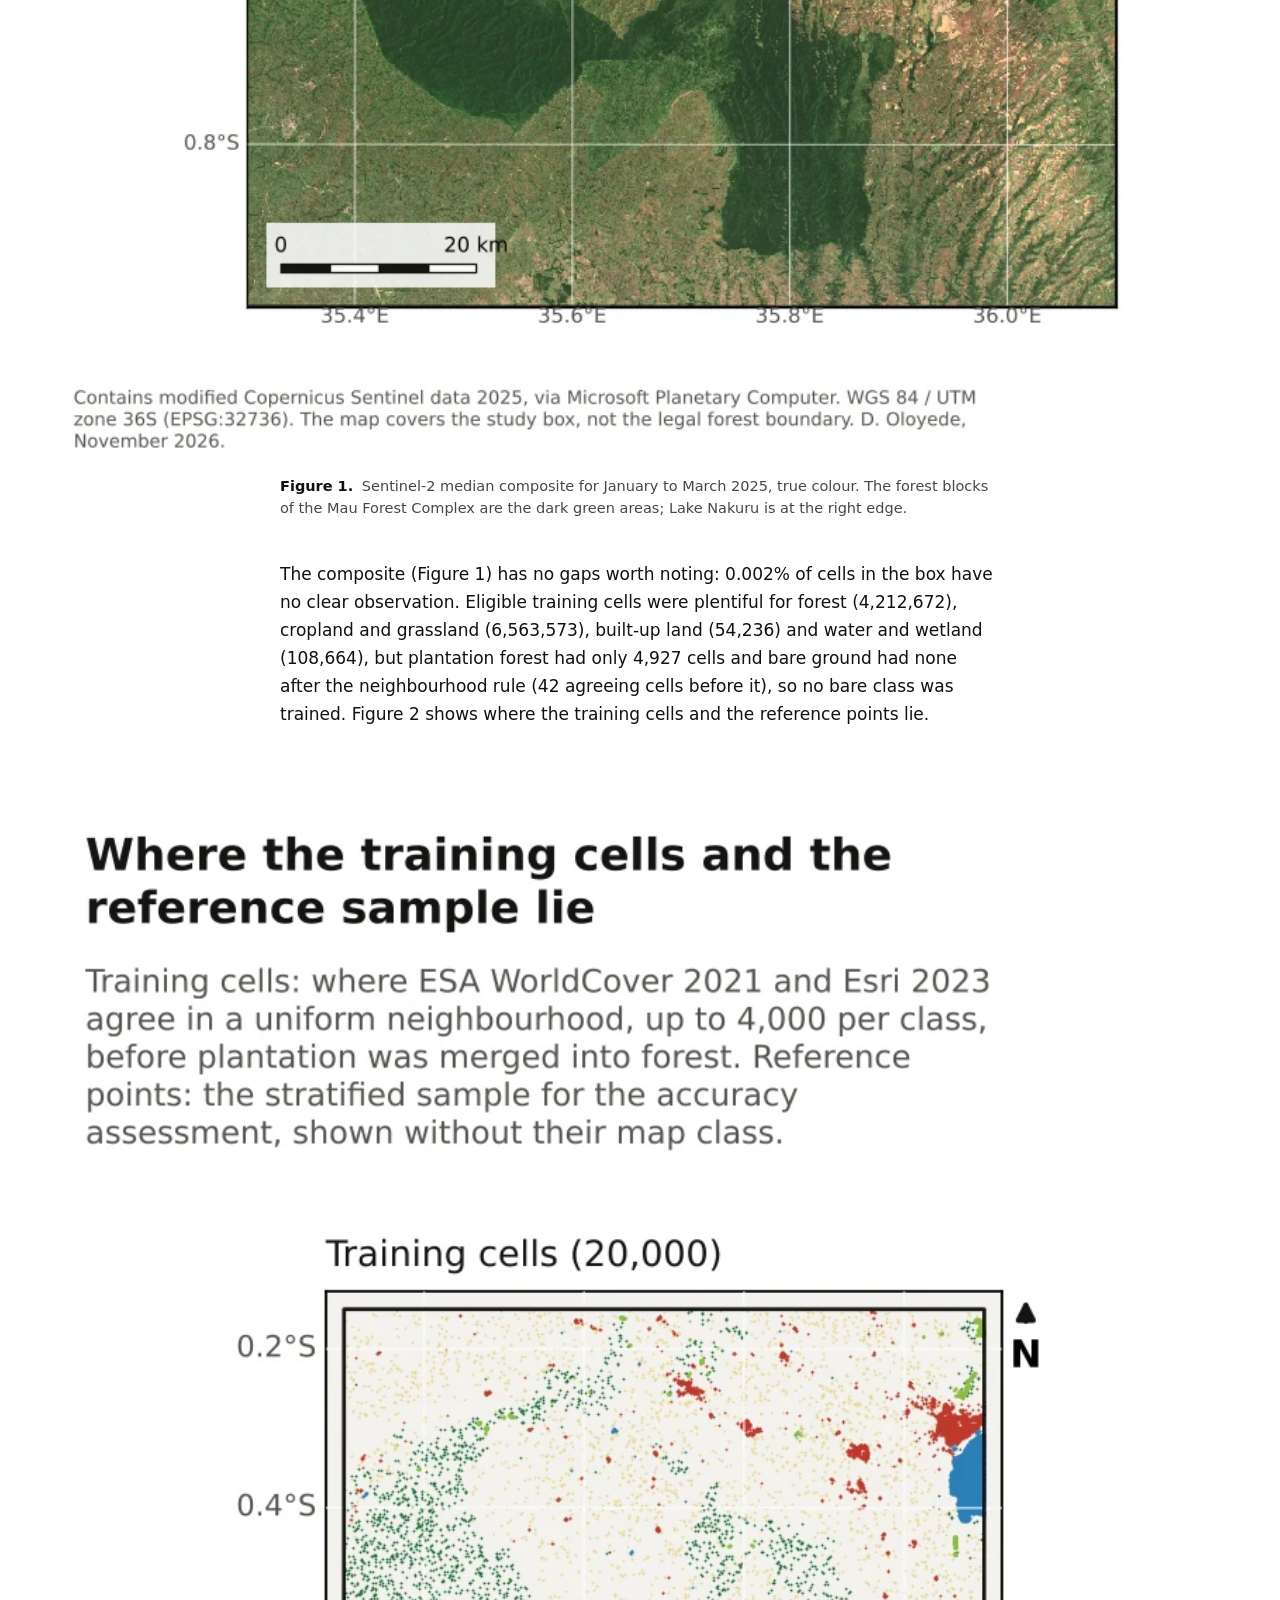
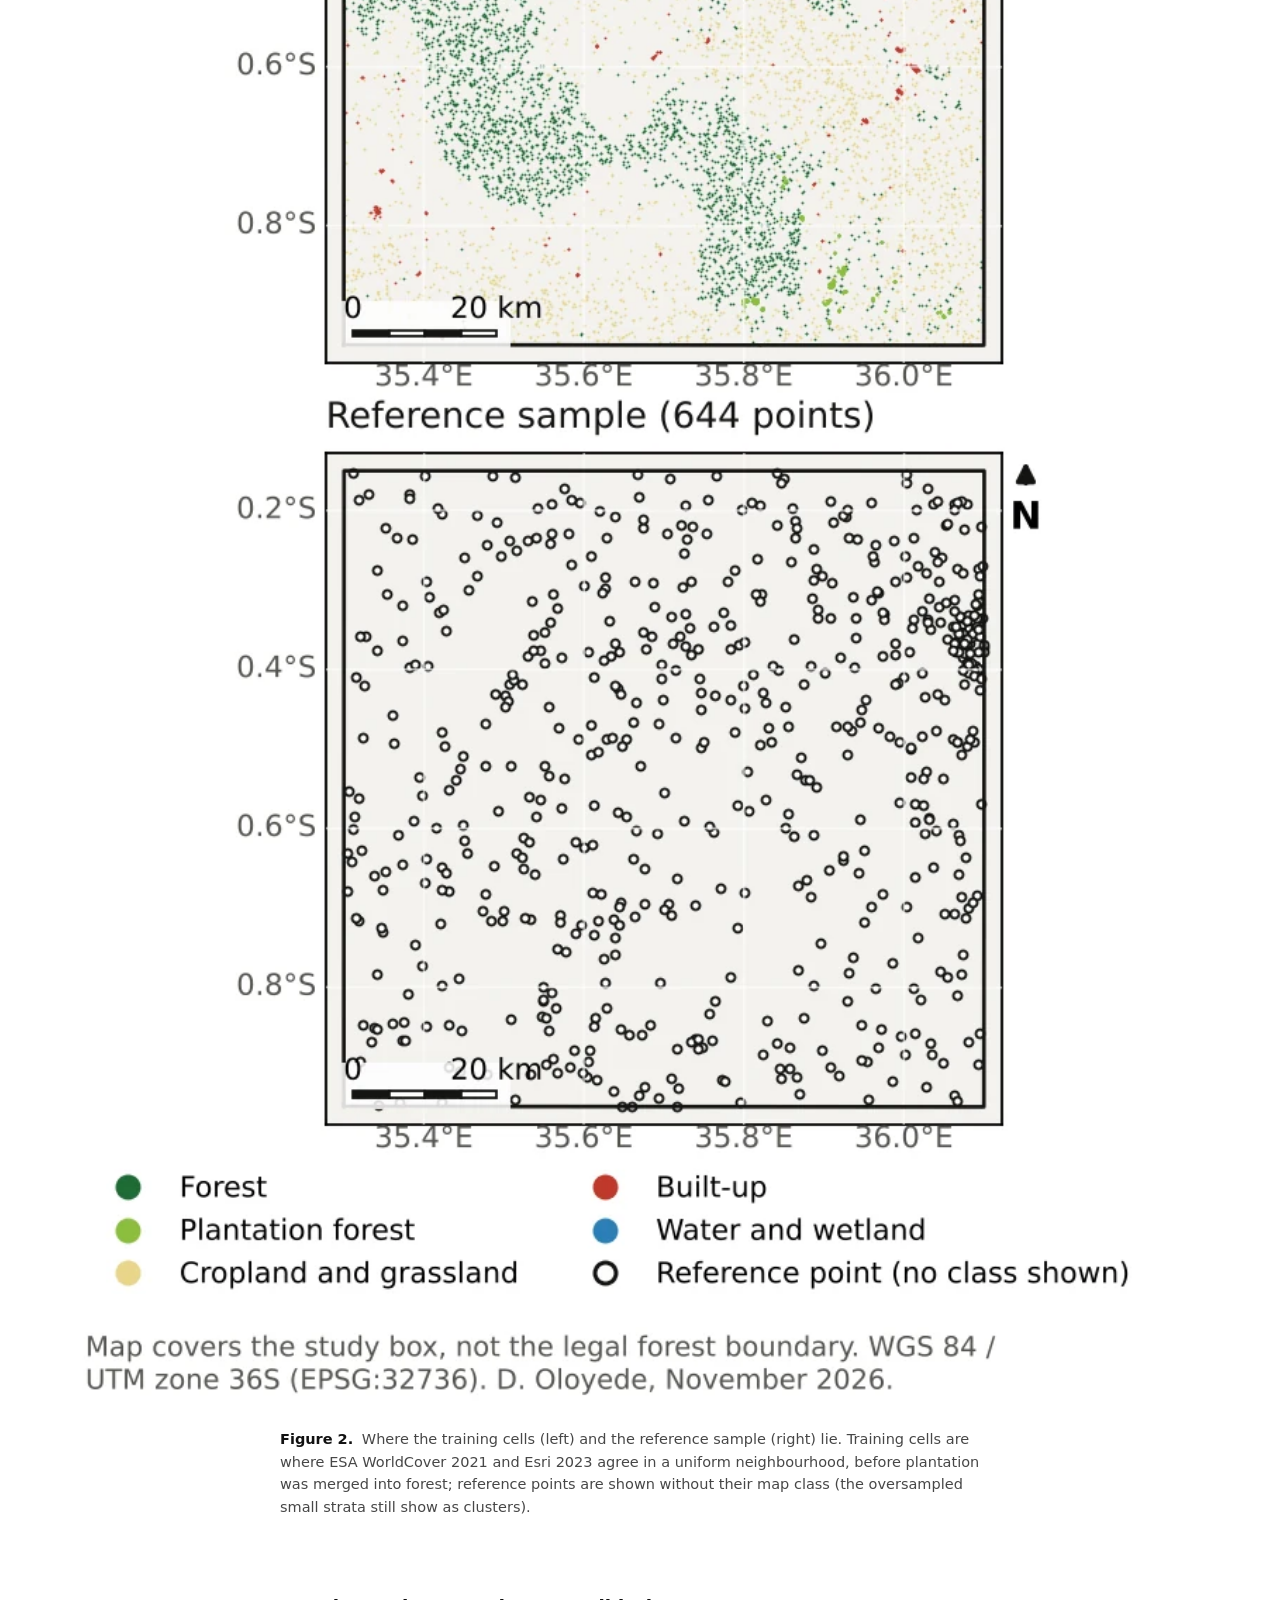
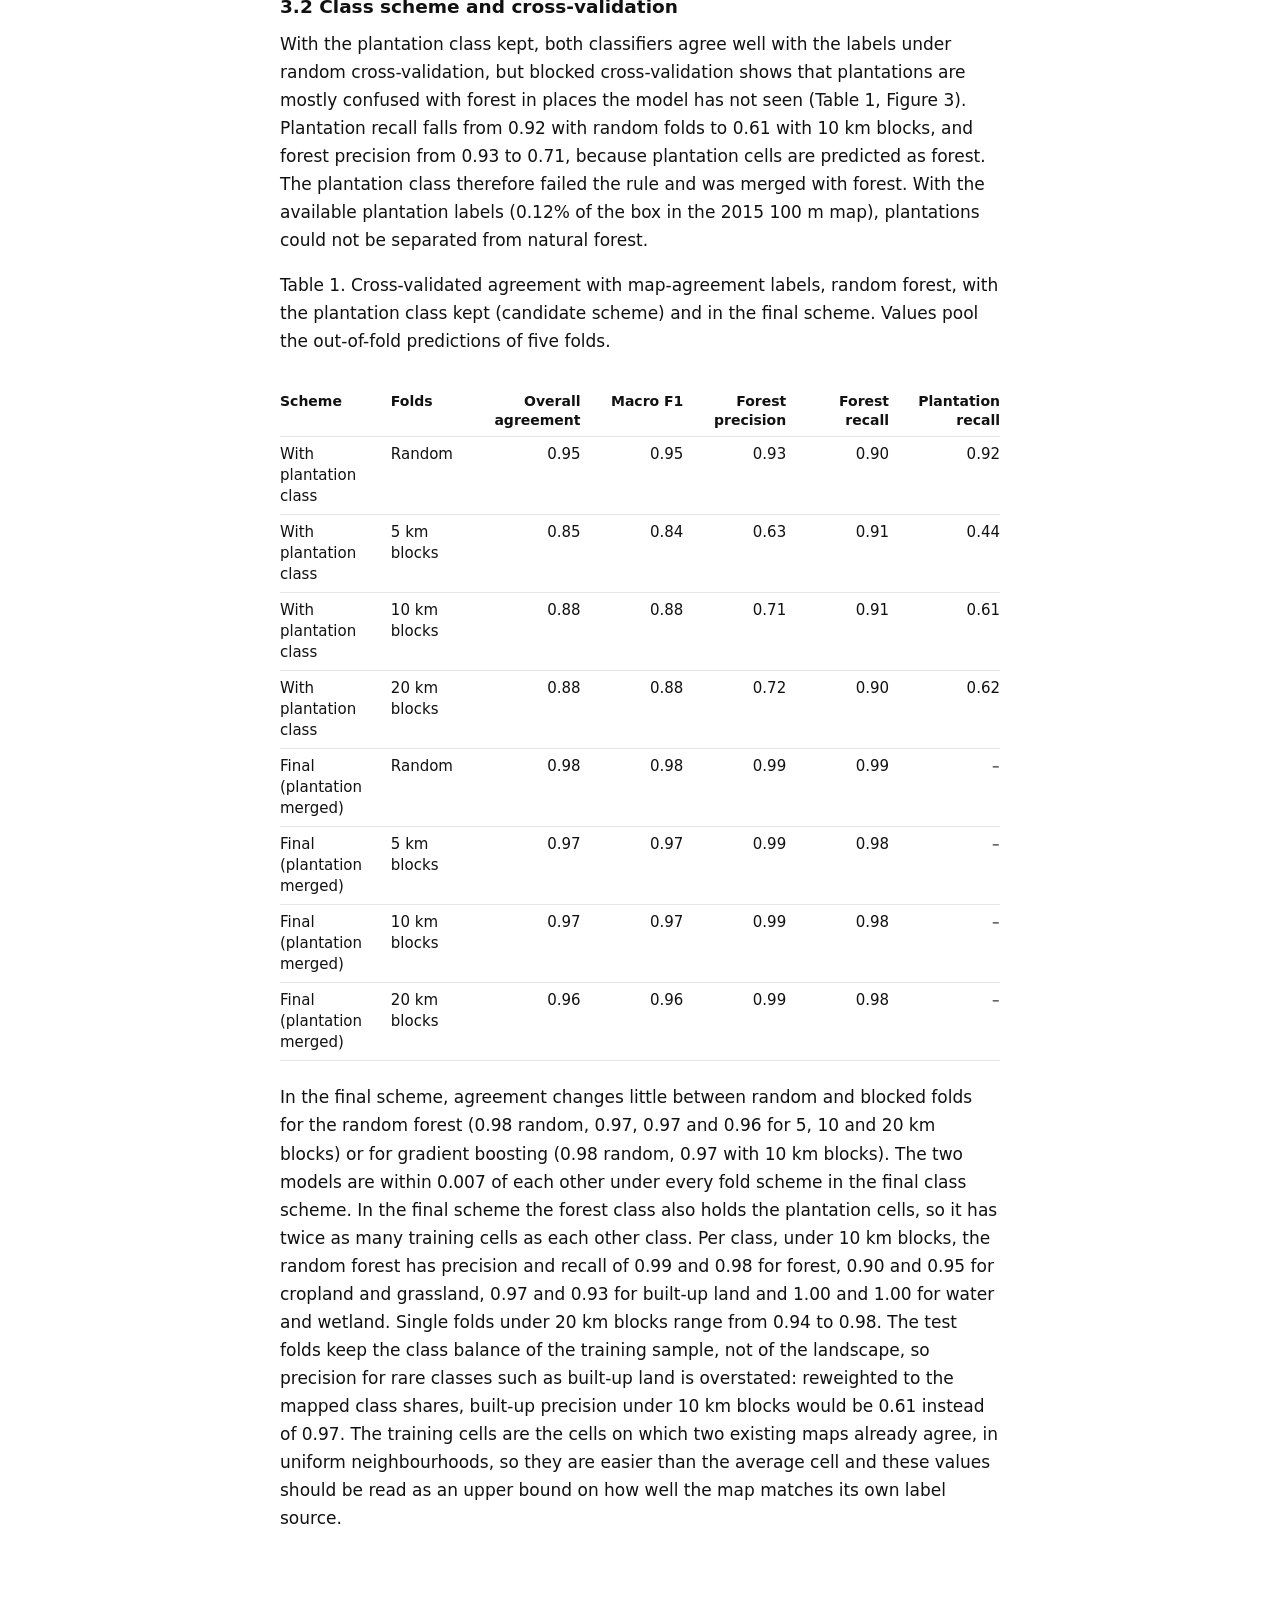
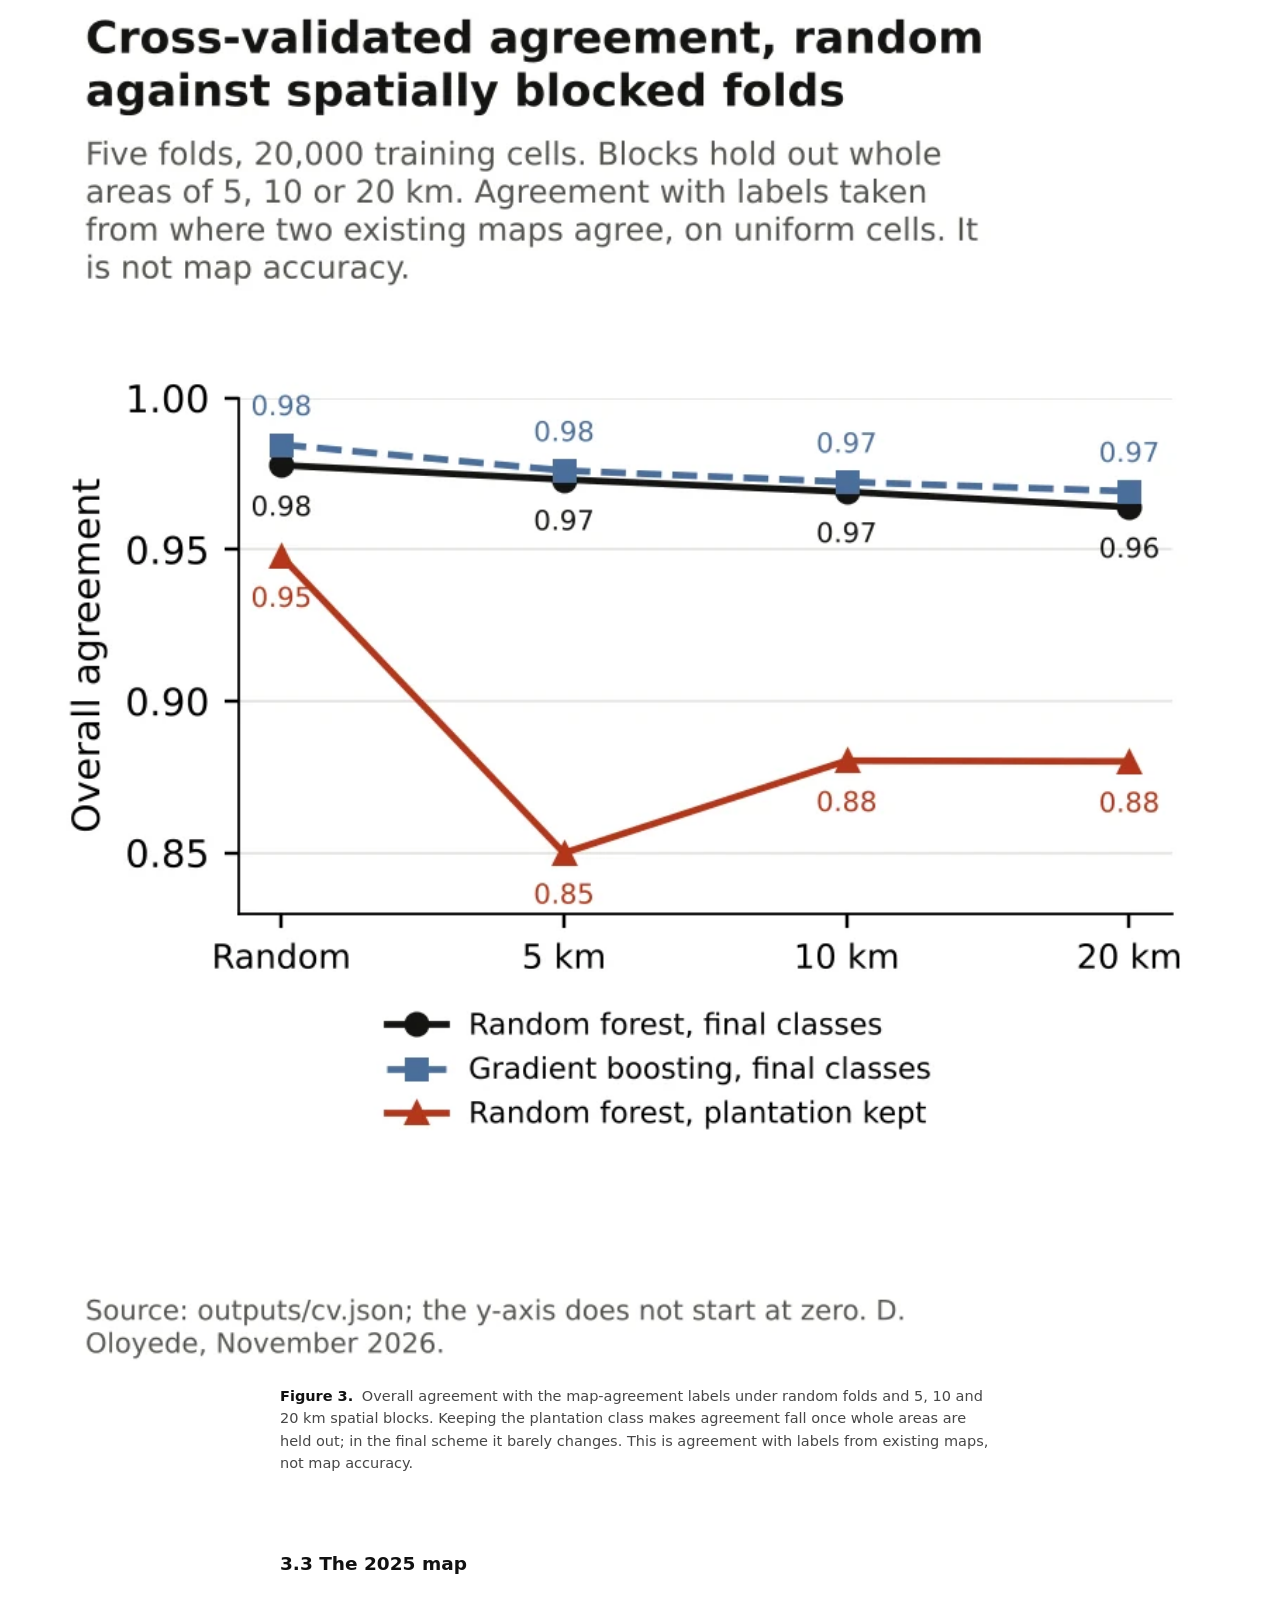
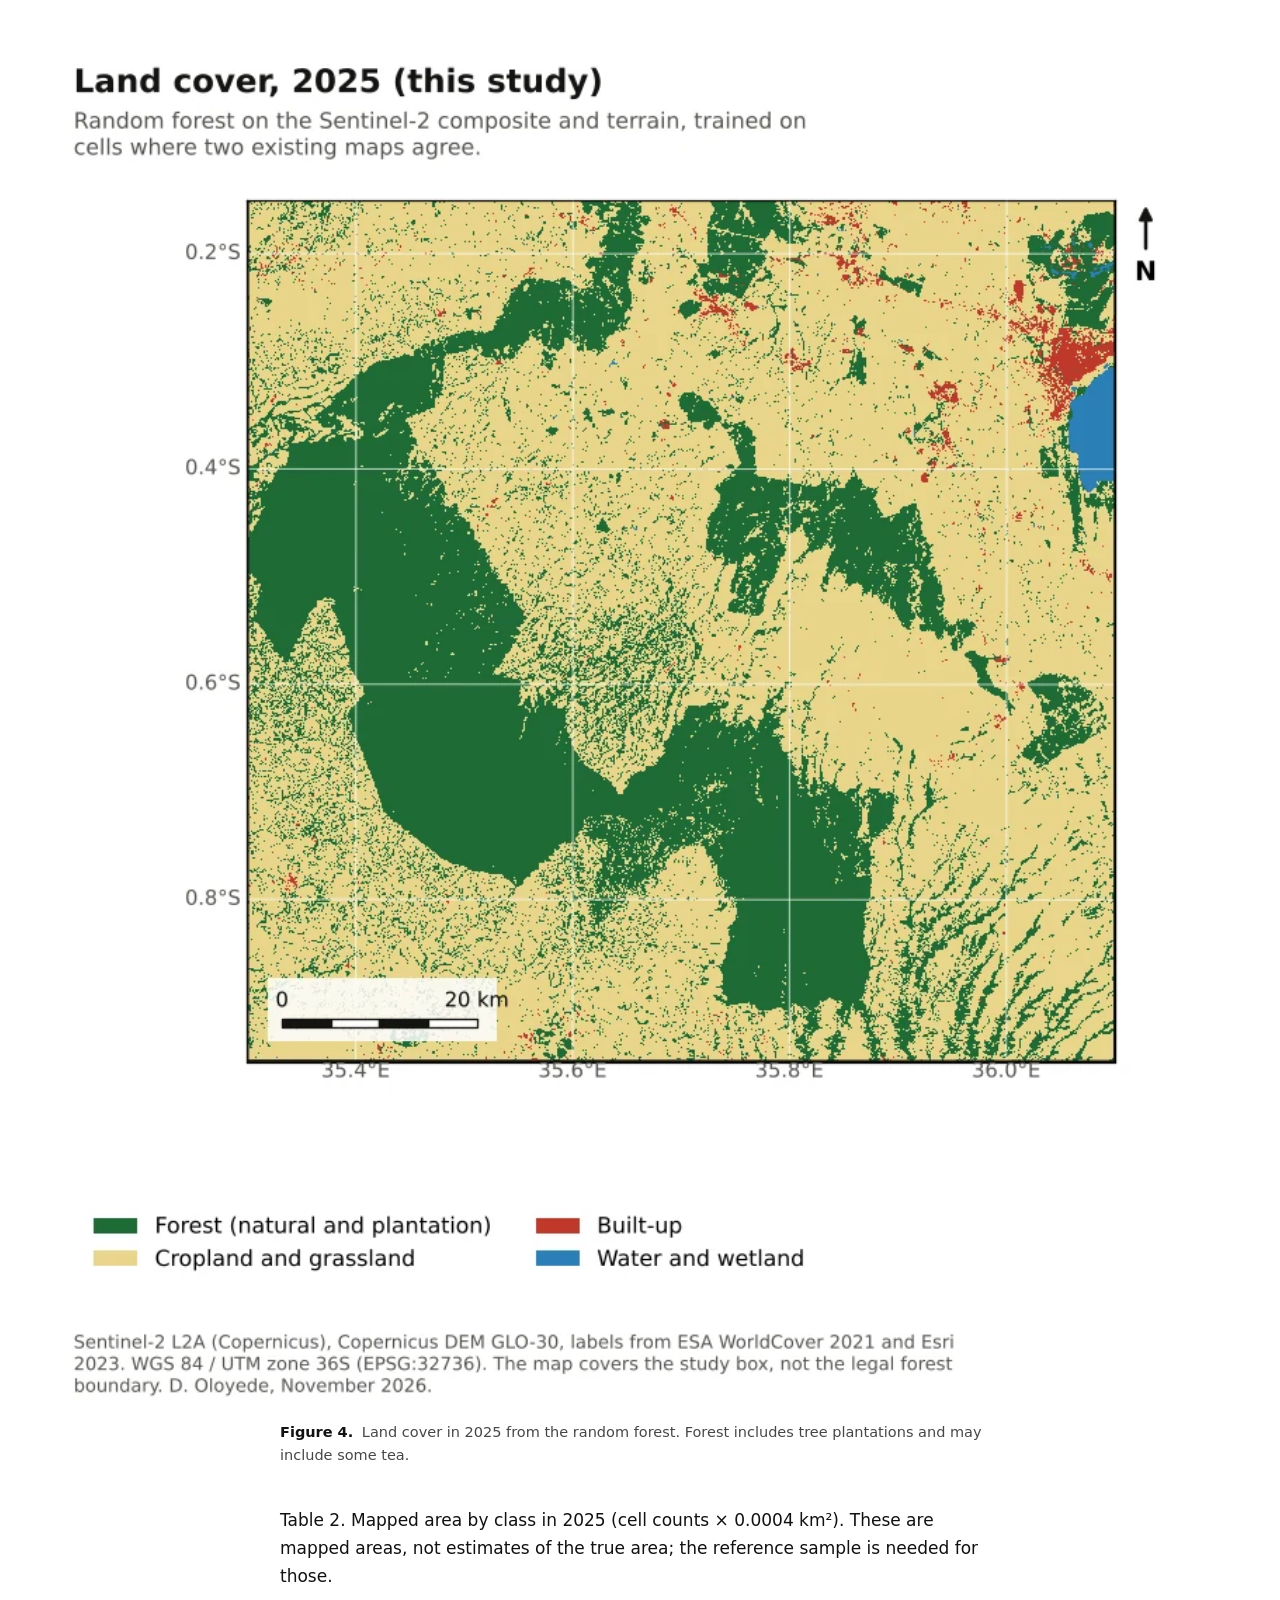
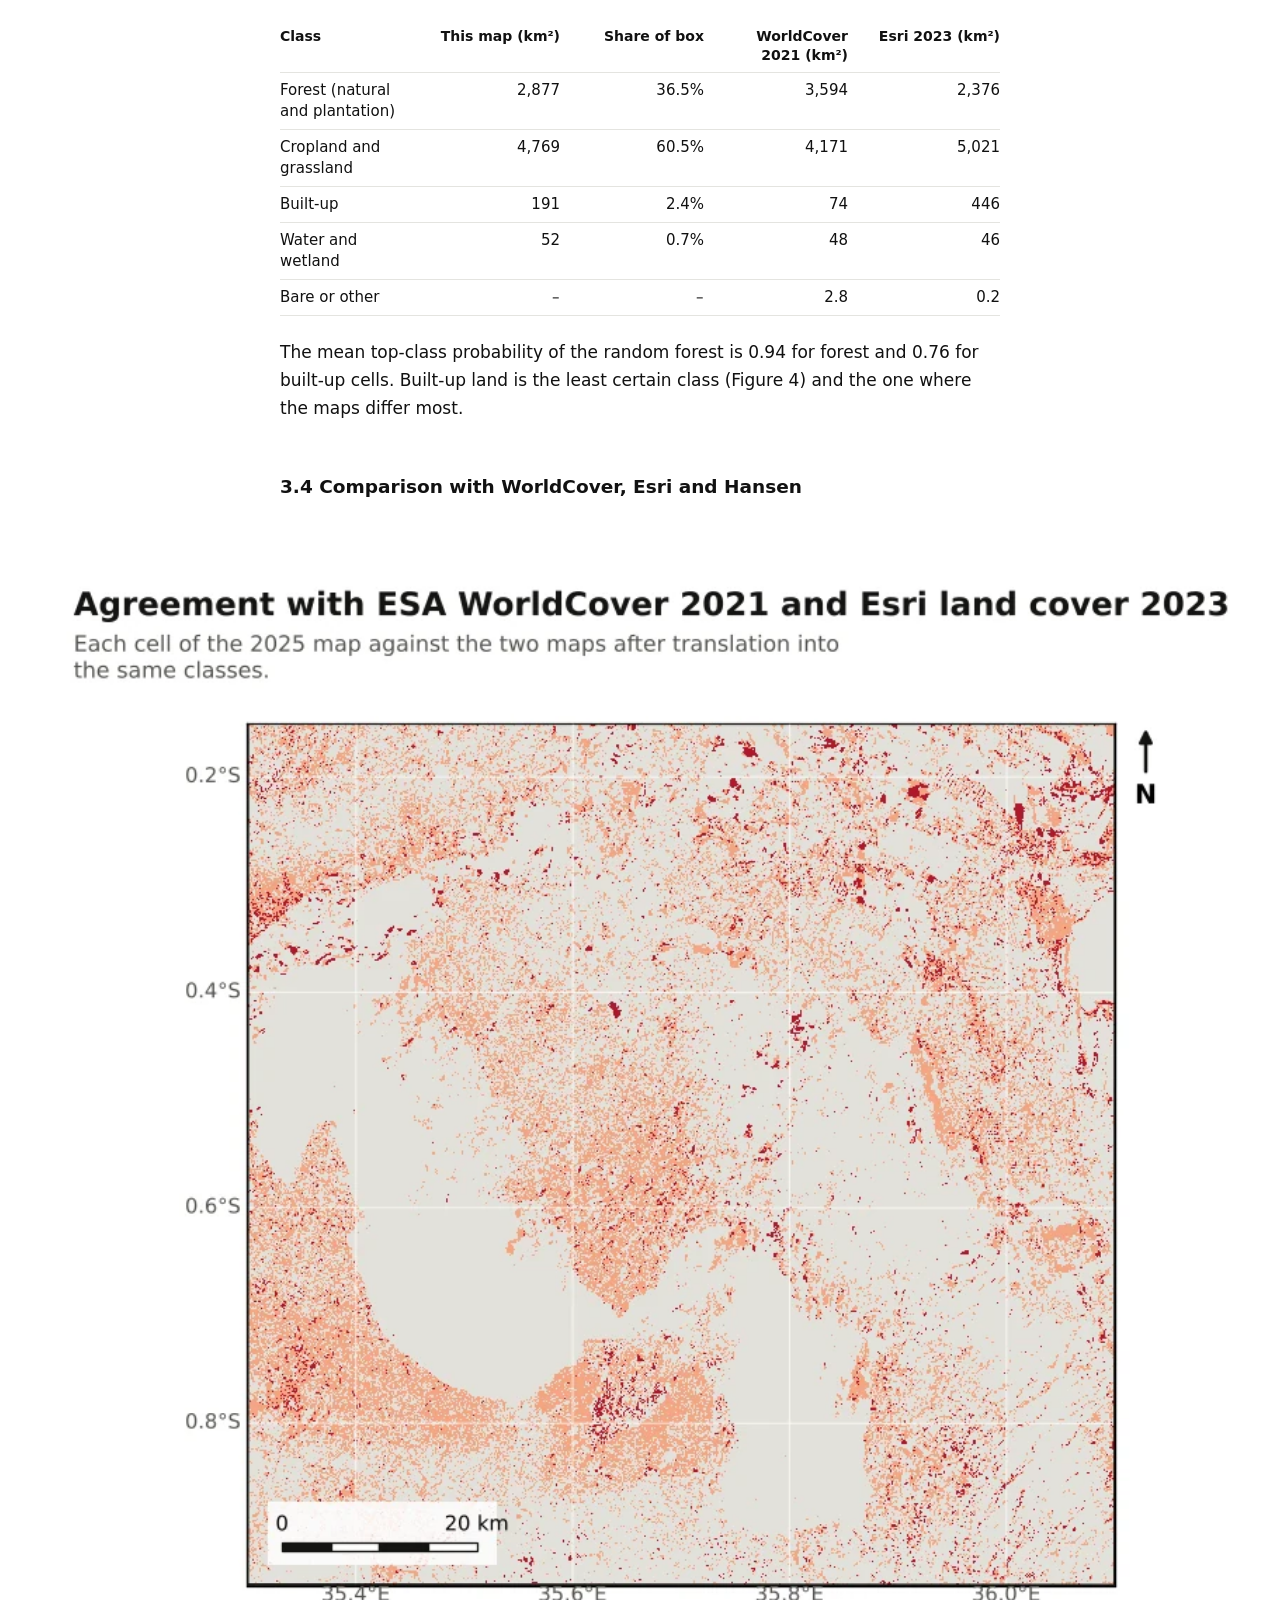
==== commit 202639ad: "Fixes from the pre-release review" ====
--- a/docs/index.html
+++ b/docs/index.html
@@ -106,7 +106,7 @@
 0.97 with 10 km spatial blocks; with the plantation class kept, it falls
 from 0.95 to 0.88. These figures measure agreement with labels from
 existing maps on uniform cells, not map accuracy. The map shows 2,877
-km² of forest (36% of the box), against 3,594 km² in WorldCover and
+km² of forest (36.5% of the box), against 3,594 km² in WorldCover and
 2,376 km² in the Esri map; it agrees with WorldCover on 83% of the box
 and with the Esri map on 84%. Because the training labels are the cells
 where these two maps agree, this agreement is partly built in and is not
@@ -188,7 +188,7 @@
 for 2015 (Lesiv et al., 2022): plantation forest where it shows planted
 or plantation forest, forest where it shows naturally regenerating
 forest. Tree cells it calls agroforestry, which covers 39% of the box,
-got no tree label. Tree cells with Hansen loss in 2021–2024 were
+received no tree label. Tree cells with Hansen loss in 2021–2024 were
 dropped, because the maps may predate the loss. From the eligible cells
 we drew a stratified random sample of up to 4,000 cells per class
 (20,000 cells in all).</p>
@@ -220,12 +220,12 @@
 cropland to cropland and grassland; built-up; water, herbaceous wetland
 and mangroves to water and wetland; Esri trees, crops and rangeland,
 built area, water and flooded vegetation in the same way; bare ground to
-other) and compared cell by cell with the 2025 map. Hansen Global Forest
-Change v1.12 (Hansen et al., 2013) gives tree cover in 2000 and the year
-of stand-replacing loss from 2001 to 2024. It is a separate product with
-its own definition of trees, and loss includes plantation harvest, so it
-is used as context, not as a check. Loss areas by year are computed on
-the Hansen grid inside the box.</p>
+bare or other) and compared cell by cell with the 2025 map. Hansen
+Global Forest Change v1.12 (Hansen et al., 2013) gives tree cover in
+2000 and the year of stand-replacing loss from 2001 to 2024. It is a
+separate product with its own definition of trees, and loss includes
+plantation harvest, so it is used as context, not as a check. Loss areas
+by year are computed on the Hansen grid inside the box.</p>
 <h3 id="reference-data-and-the-planned-accuracy-assessment">2.6
 Reference data and the planned accuracy assessment</h3>
 <p>We searched for open, independently collected reference points inside
@@ -269,21 +269,22 @@
 green areas; Lake Nakuru is at the right edge.
 </figcaption>
 </figure>
-<p>The composite has no gaps worth noting: 0.002% of cells in the box
-have no clear observation. Eligible training cells were plentiful for
-forest (4,212,672), cropland and grassland (6,563,573), built-up land
-(54,236) and water and wetland (108,664), but plantation forest had only
-4,927 cells and bare ground had none after the neighbourhood rule (42
-agreeing cells before it), so no bare class was trained. Figure 2 shows
-where the training cells and the reference points lie.</p>
+<p>The composite (Figure 1) has no gaps worth noting: 0.002% of cells in
+the box have no clear observation. Eligible training cells were
+plentiful for forest (4,212,672), cropland and grassland (6,563,573),
+built-up land (54,236) and water and wetland (108,664), but plantation
+forest had only 4,927 cells and bare ground had none after the
+neighbourhood rule (42 agreeing cells before it), so no bare class was
+trained. Figure 2 shows where the training cells and the reference
+points lie.</p>
 <figure class="wide reveal mapimg" id="fig-2">
-<picture><source media="(max-width: 760px)" srcset="assets/maps/m05_samples_phone.webp"><img src="assets/maps/m05_samples.webp" width="2200" height="1280" loading="lazy" alt="Where the training cells (left) and the reference sample (right) lie. Training cells are where ESA WorldCover 2021 and Esri 2023 agree in a uniform neighbourhood, before plantation was merged into forest; reference points are shown without their map class, so labelling stays blind."></picture>
+<picture><source media="(max-width: 760px)" srcset="assets/maps/m05_samples_phone.webp"><img src="assets/maps/m05_samples.webp" width="2200" height="1280" loading="lazy" alt="Where the training cells (left) and the reference sample (right) lie. Training cells are where ESA WorldCover 2021 and Esri 2023 agree in a uniform neighbourhood, before plantation was merged into forest; reference points are shown without their map class (the oversampled small strata still show as clusters)."></picture>
 <figcaption>
 <b>Figure 2.</b> Where the training cells (left) and the reference
 sample (right) lie. Training cells are where ESA WorldCover 2021 and
 Esri 2023 agree in a uniform neighbourhood, before plantation was merged
-into forest; reference points are shown without their map class, so
-labelling stays blind.
+into forest; reference points are shown without their map class (the
+oversampled small strata still show as clusters).
 </figcaption>
 </figure>
 <h3 id="class-scheme-and-cross-validation">3.2 Class scheme and
@@ -291,12 +292,12 @@
 <p>With the plantation class kept, both classifiers agree well with the
 labels under random cross-validation, but blocked cross-validation shows
 that plantations are mostly confused with forest in places the model has
-not seen (Table 1). Plantation recall falls from 0.92 with random folds
-to 0.61 with 10 km blocks, and forest precision from 0.93 to 0.71,
-because plantation cells are predicted as forest. The plantation class
-therefore failed the rule and was merged with forest. With the available
-plantation labels (0.12% of the box in the 2015 100 m map), plantations
-could not be separated from natural forest.</p>
+not seen (Table 1, Figure 3). Plantation recall falls from 0.92 with
+random folds to 0.61 with 10 km blocks, and forest precision from 0.93
+to 0.71, because plantation cells are predicted as forest. The
+plantation class therefore failed the rule and was merged with forest.
+With the available plantation labels (0.12% of the box in the 2015 100 m
+map), plantations could not be separated from natural forest.</p>
 <p>Table 1. Cross-validated agreement with map-agreement labels, random
 forest, with the plantation class kept (candidate scheme) and in the
 final scheme. Values pool the out-of-fold predictions of five folds.</p>
@@ -492,7 +493,7 @@
 </table>
 <p>The mean top-class probability of the random forest is 0.94 for
 forest and 0.76 for built-up cells. Built-up land is the least certain
-class and the one where the maps differ most.</p>
+class (Figure 4) and the one where the maps differ most.</p>
 <h3 id="comparison-with-worldcover-esri-and-hansen">3.4 Comparison with
 WorldCover, Esri and Hansen</h3>
 <figure class="wide reveal mapimg" id="fig-5">
@@ -591,10 +592,8 @@
 they agree, falls between them: 91% of its forest cells are tree cover
 in WorldCover against 76% in the Esri map, and 90% of its cropland and
 grassland cells are crops or rangeland in the Esri map against 80% in
-WorldCover. Because the training labels are the cells where these two
-maps agree, this agreement is partly built in and is not evidence of
-accuracy. Which map is closer to the ground cannot be settled by
-comparing maps.</p>
+WorldCover. This agreement is partly built in, as noted above. Which map
+is closer to the ground cannot be settled by comparing maps.</p>
 <h2 id="limitations">5. Limitations</h2>
 <p>There are no field data. Training labels come from WorldCover 2021,
 Esri 2023 and a 2015 forest management map, so their errors, definitions
@@ -654,11 +653,10 @@
 
 <section id="data-code" aria-labelledby="h-dc">
     <h2 id="h-dc">Data, code and citation</h2>
-    <p>Code is released under the MIT licence and derived data under CC BY
-4.0, from <a
+    <p>Code (MIT licence) and derived data (CC BY 4.0) are available from <a
 href="https://github.com/oloyededavid/Mau-Forest-Land-Cover"
 class="uri">https://github.com/oloyededavid/Mau-Forest-Land-Cover</a>.
-Every number in this paper is read from the files in
+Every result in this paper is read from the files in
 <code>outputs/</code> that the scripts write. Source data keep their own
 terms: Copernicus Sentinel-2 and DEM, ESA WorldCover (CC BY 4.0), Esri /
 Impact Observatory land cover (CC BY 4.0), Hansen Global Forest Change
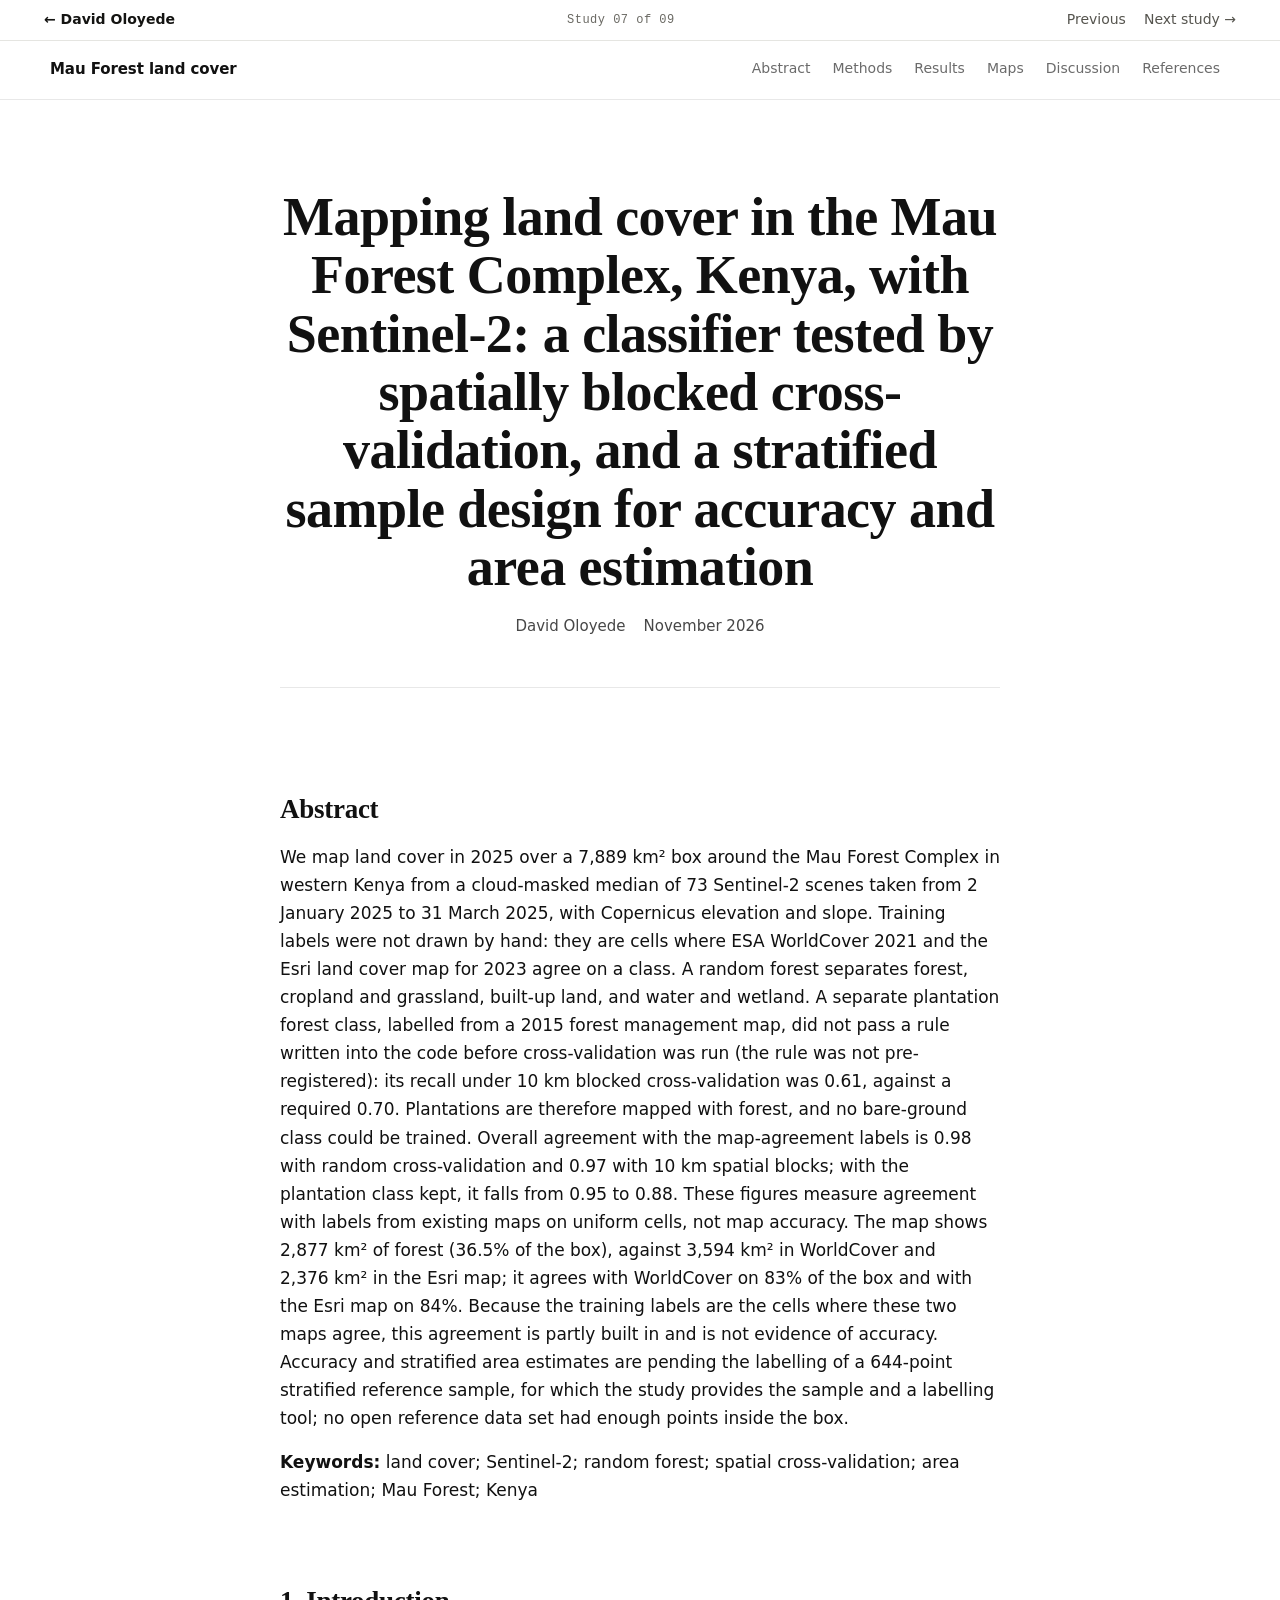
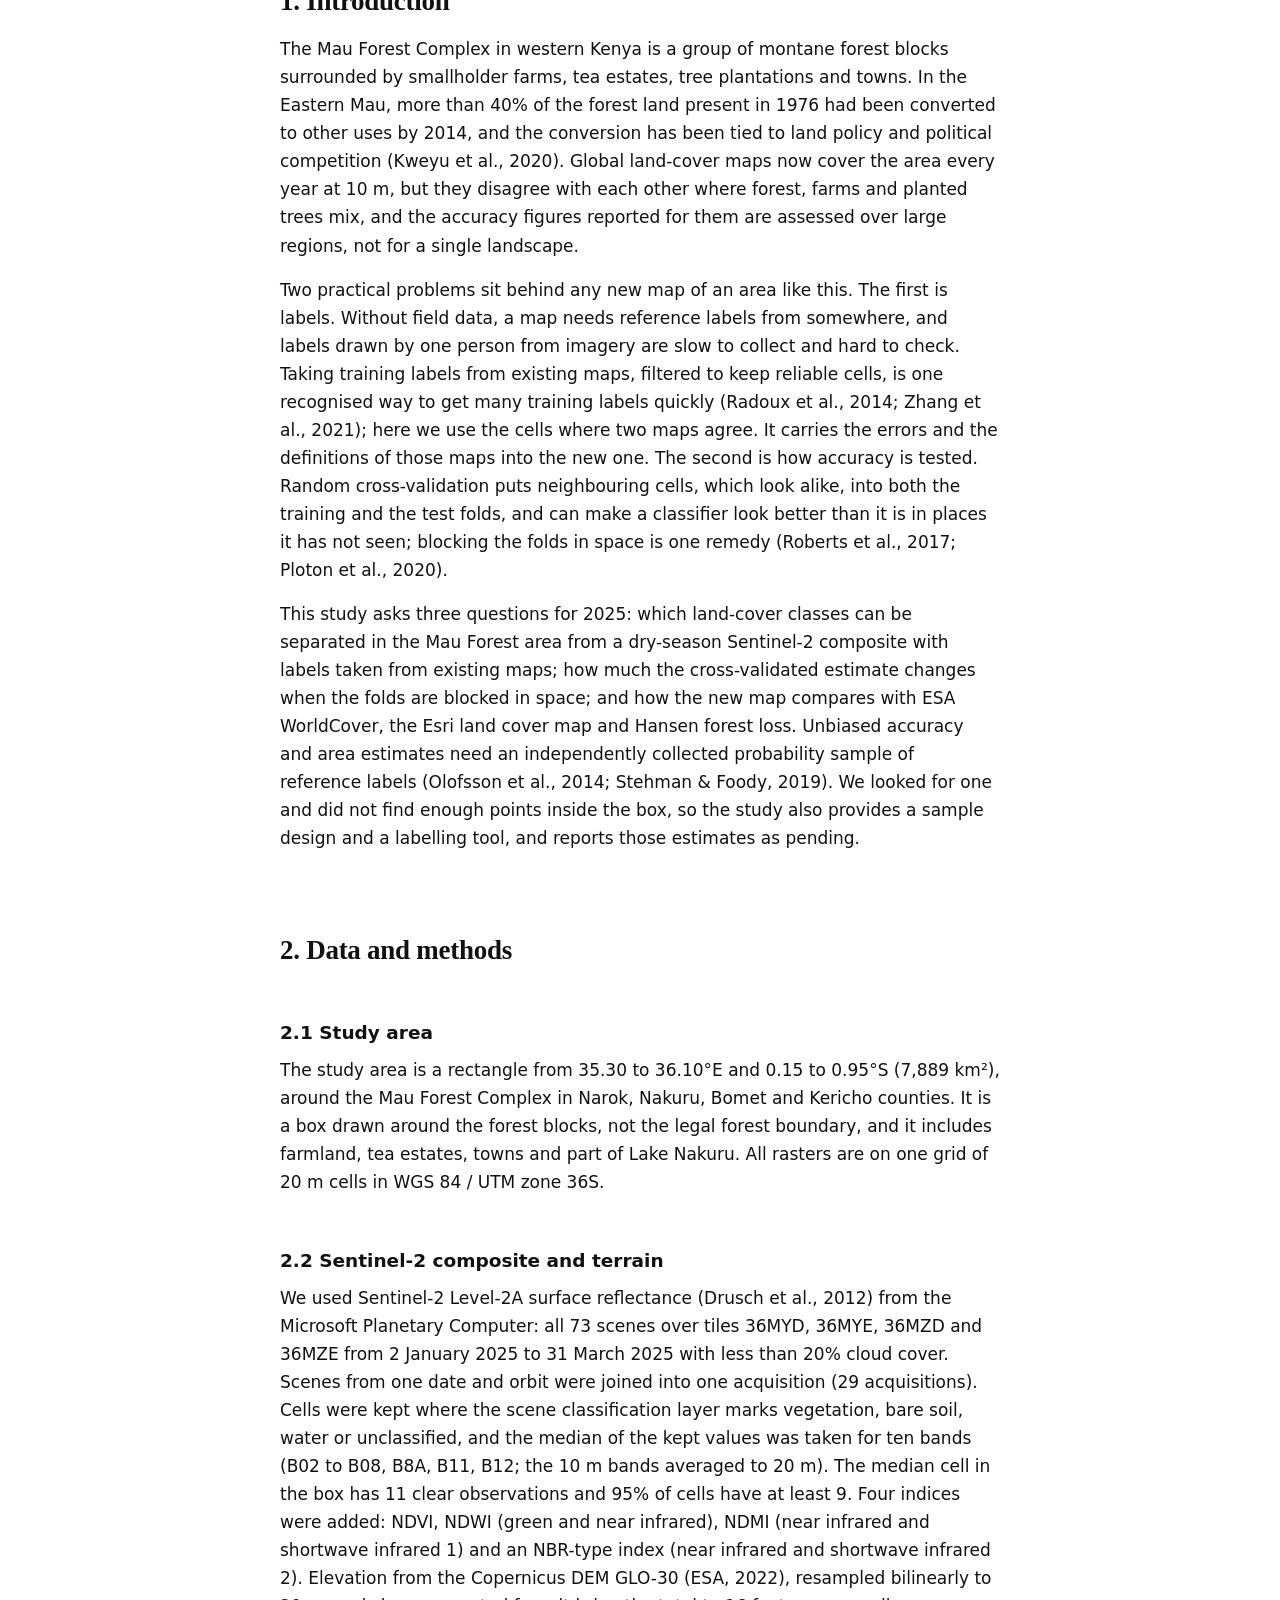
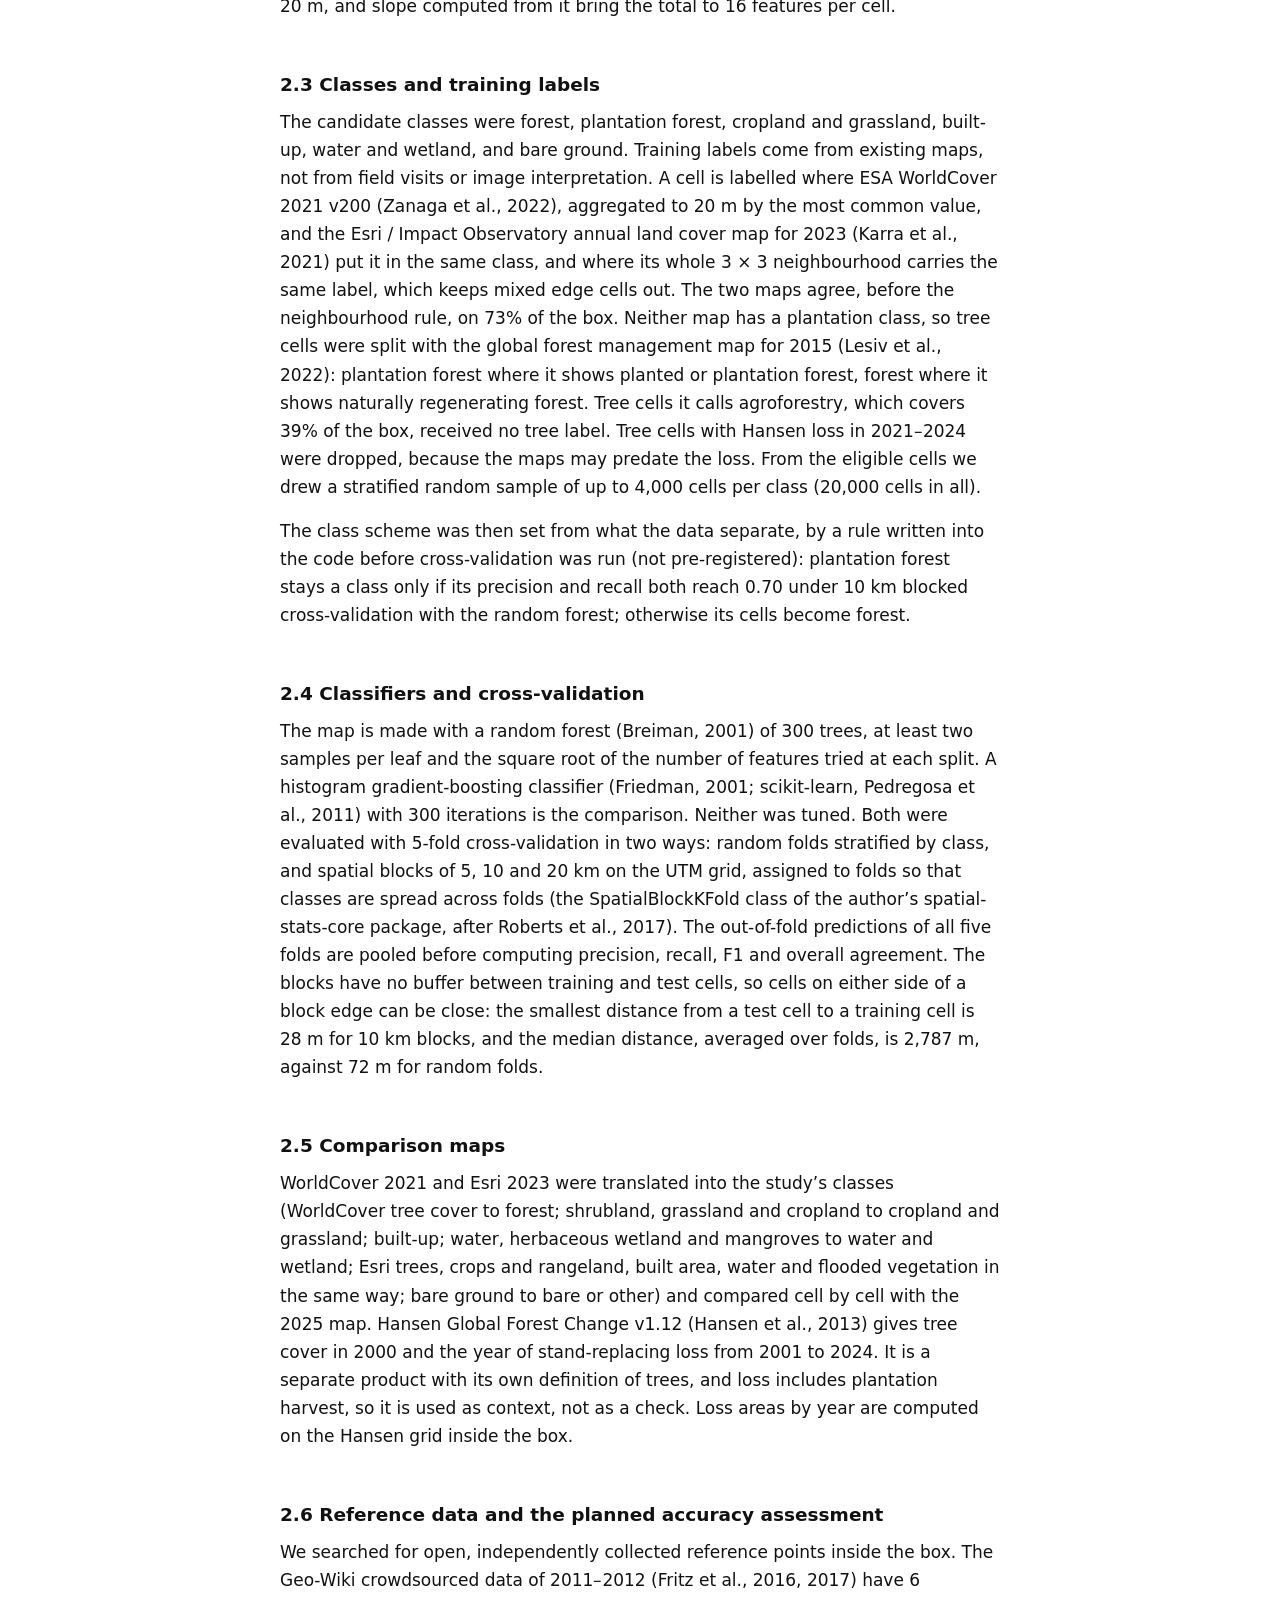
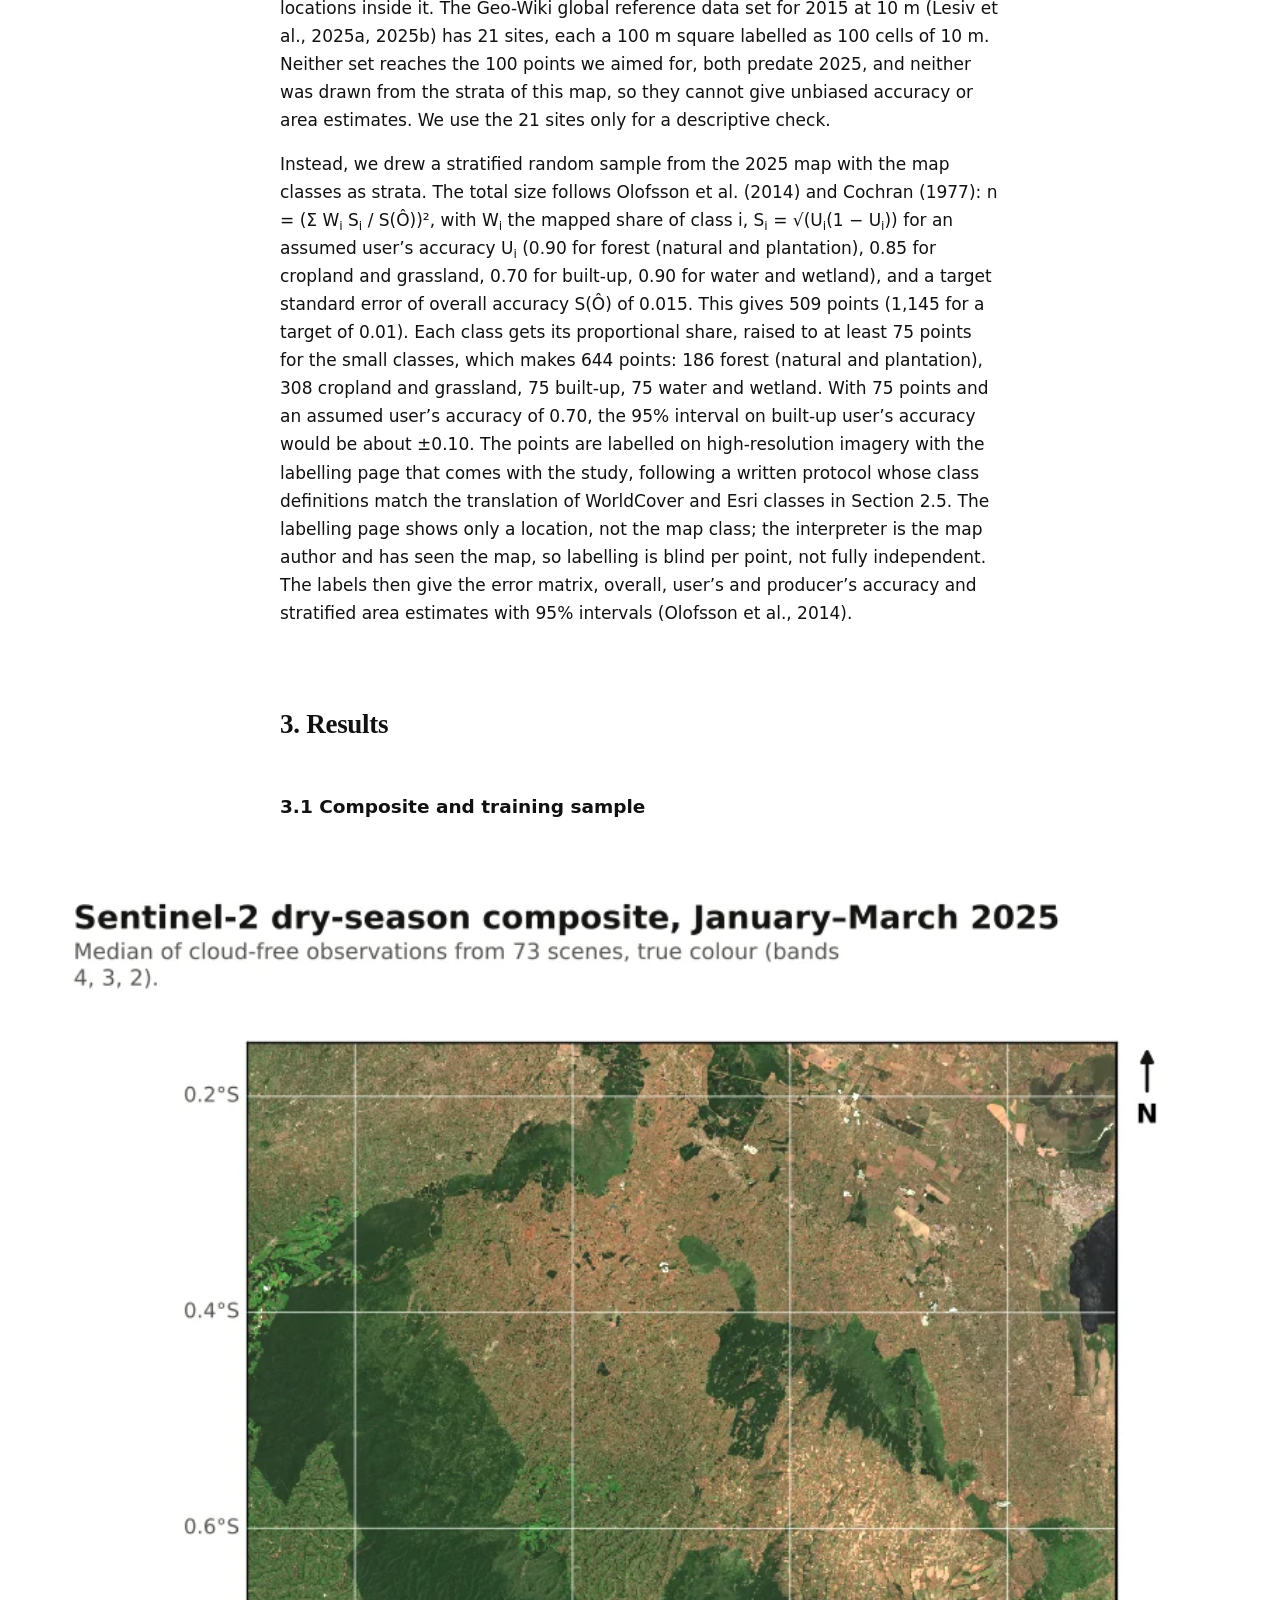
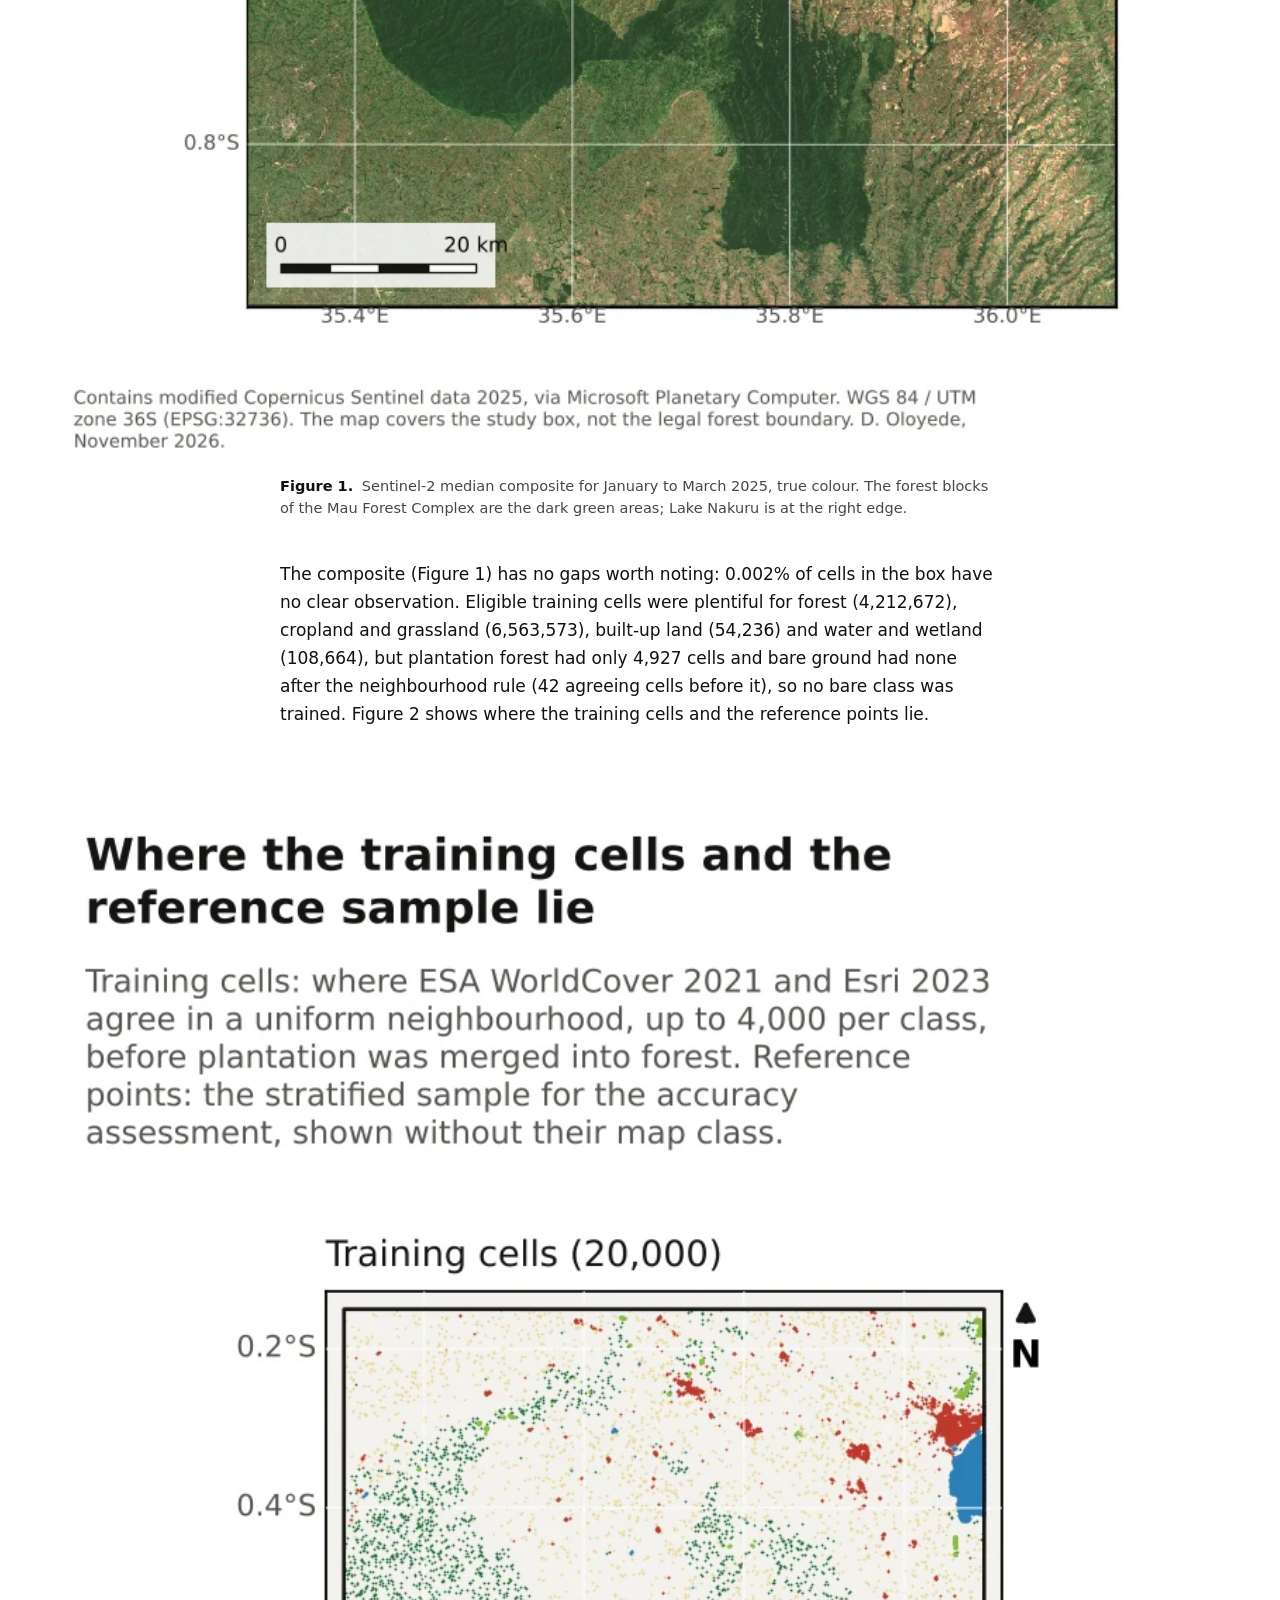
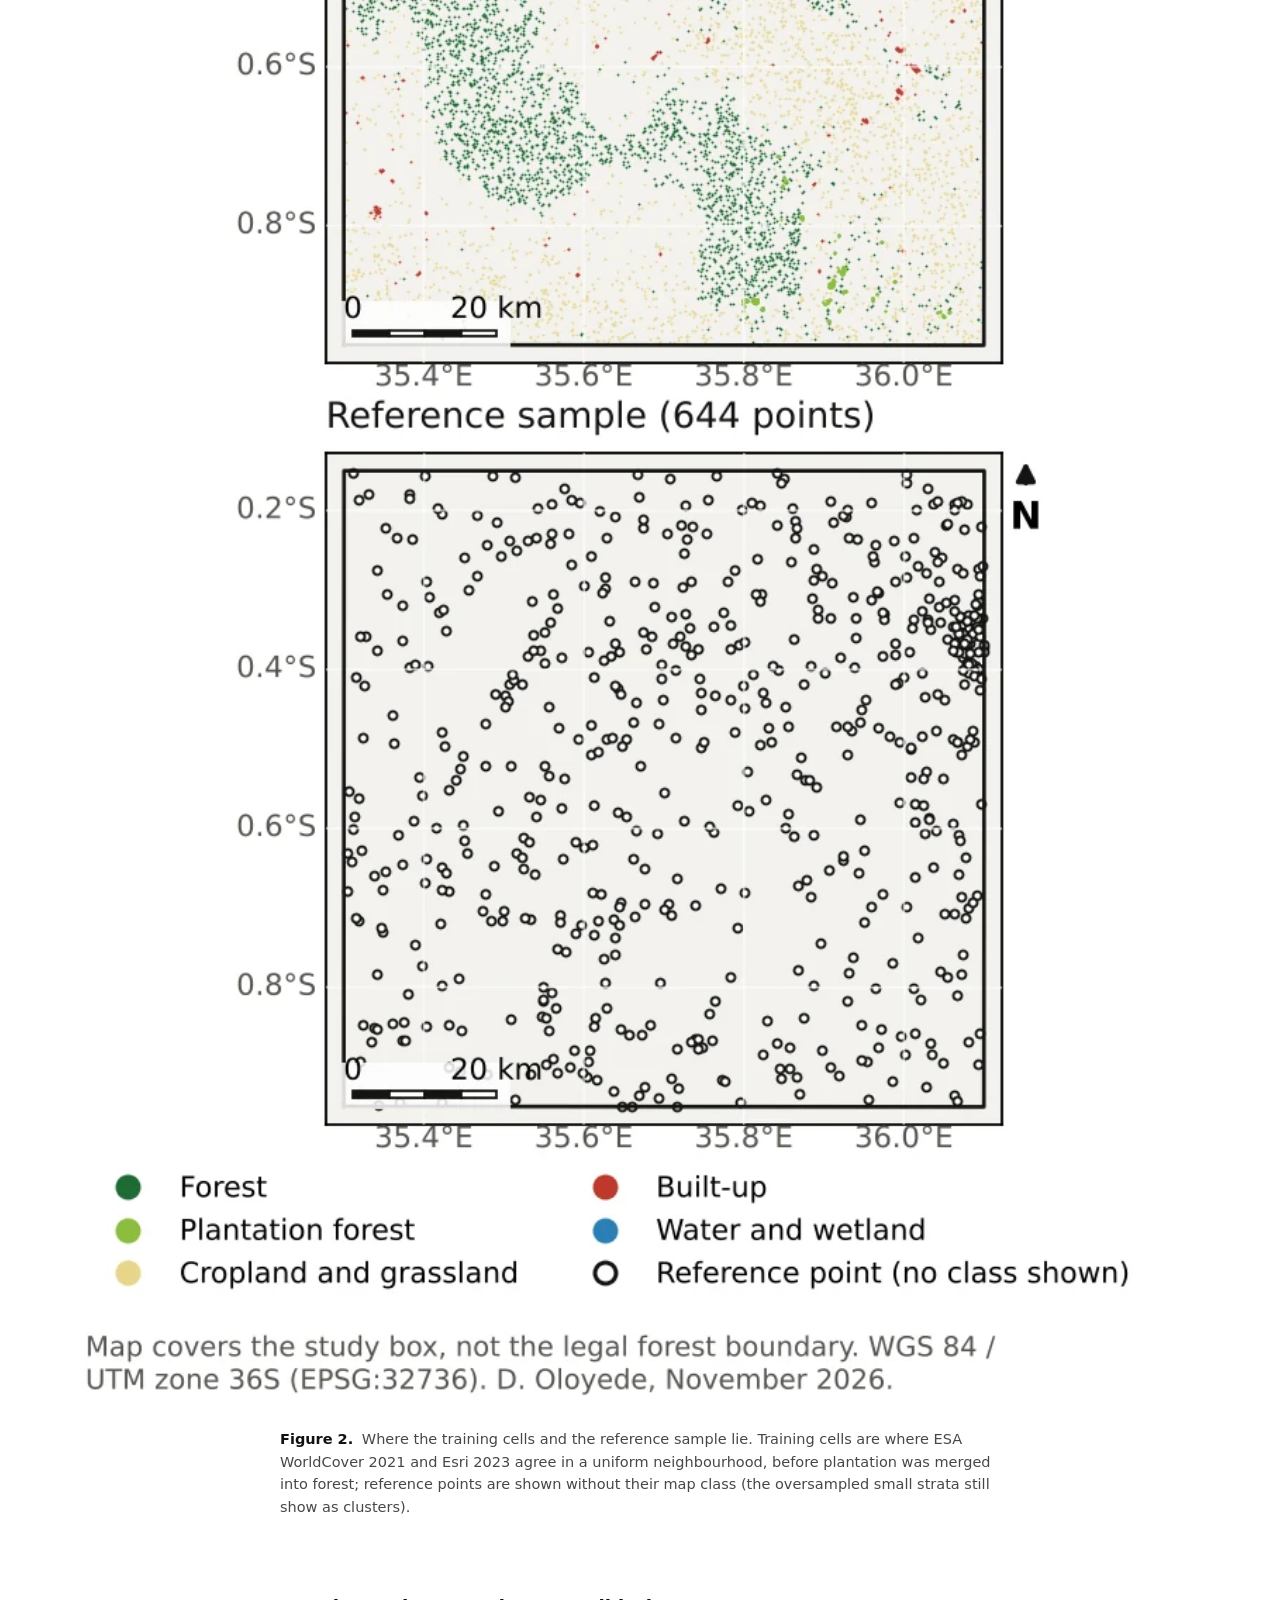
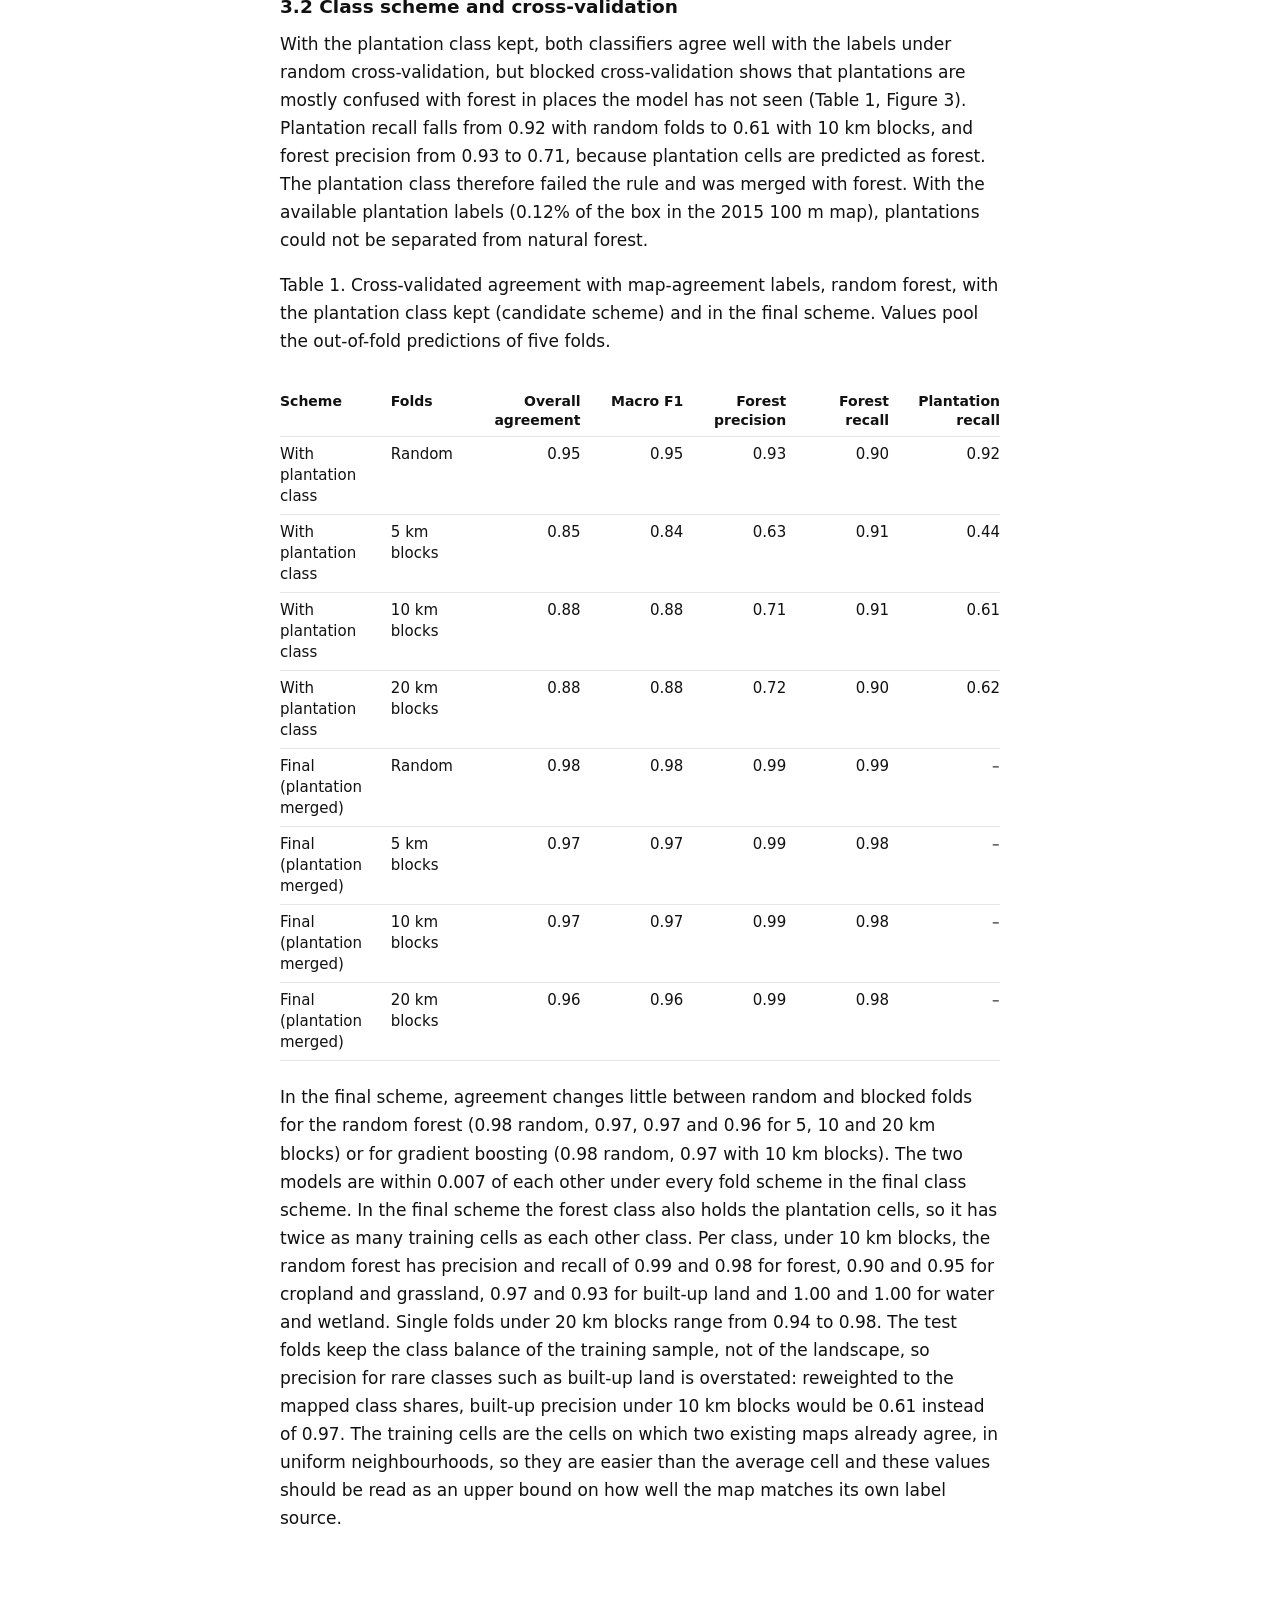
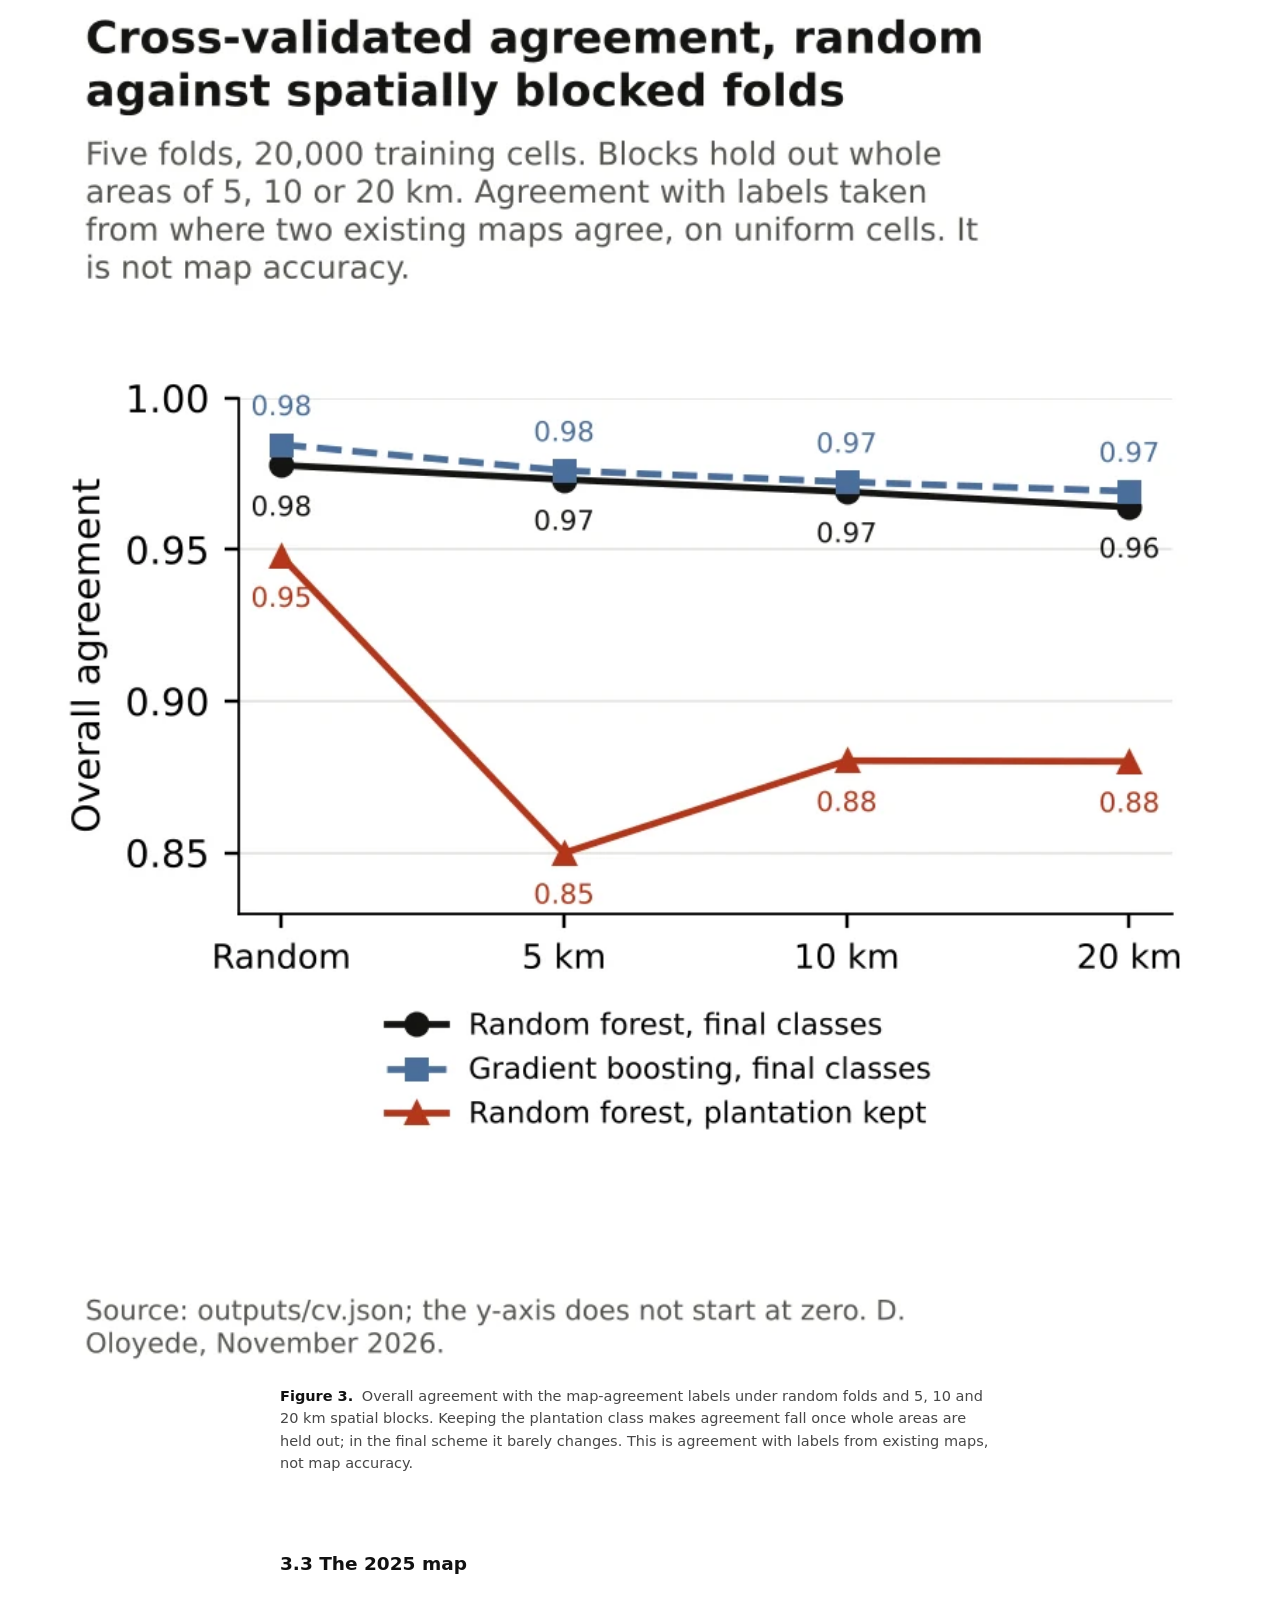
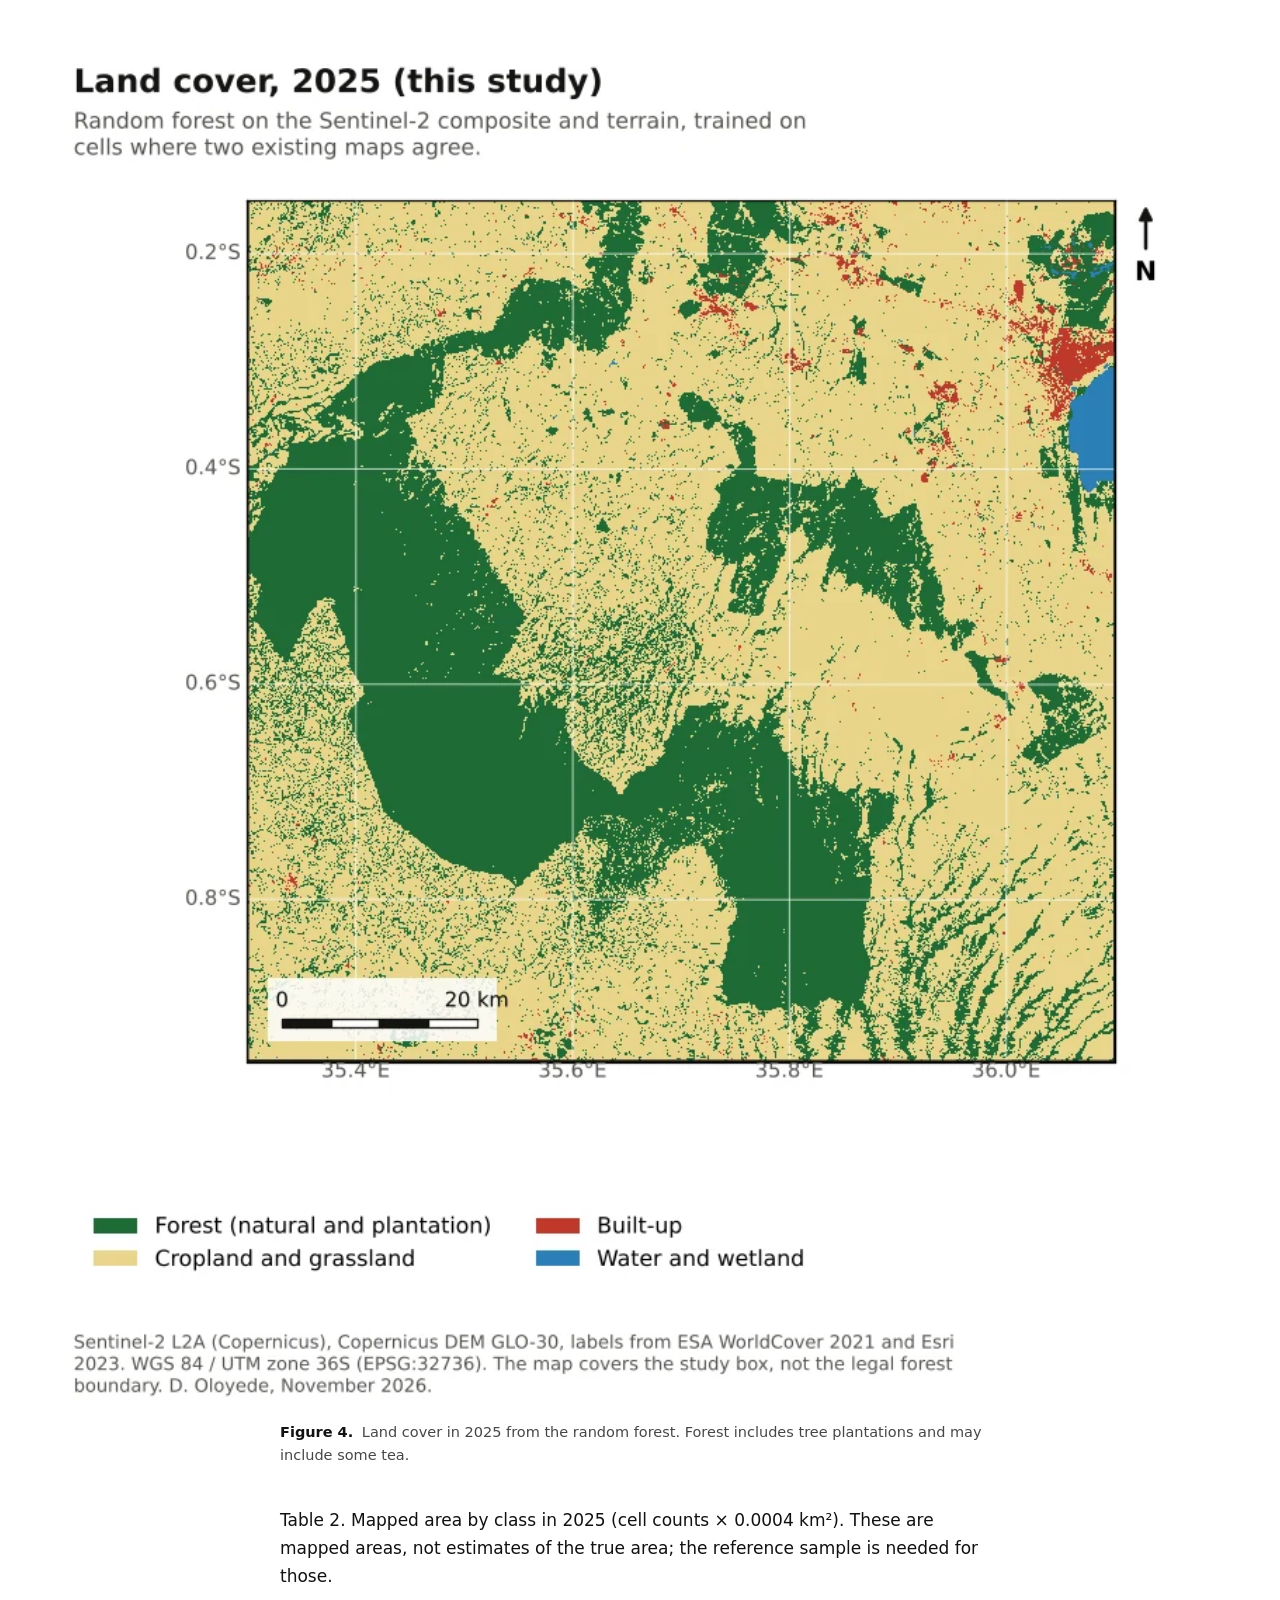
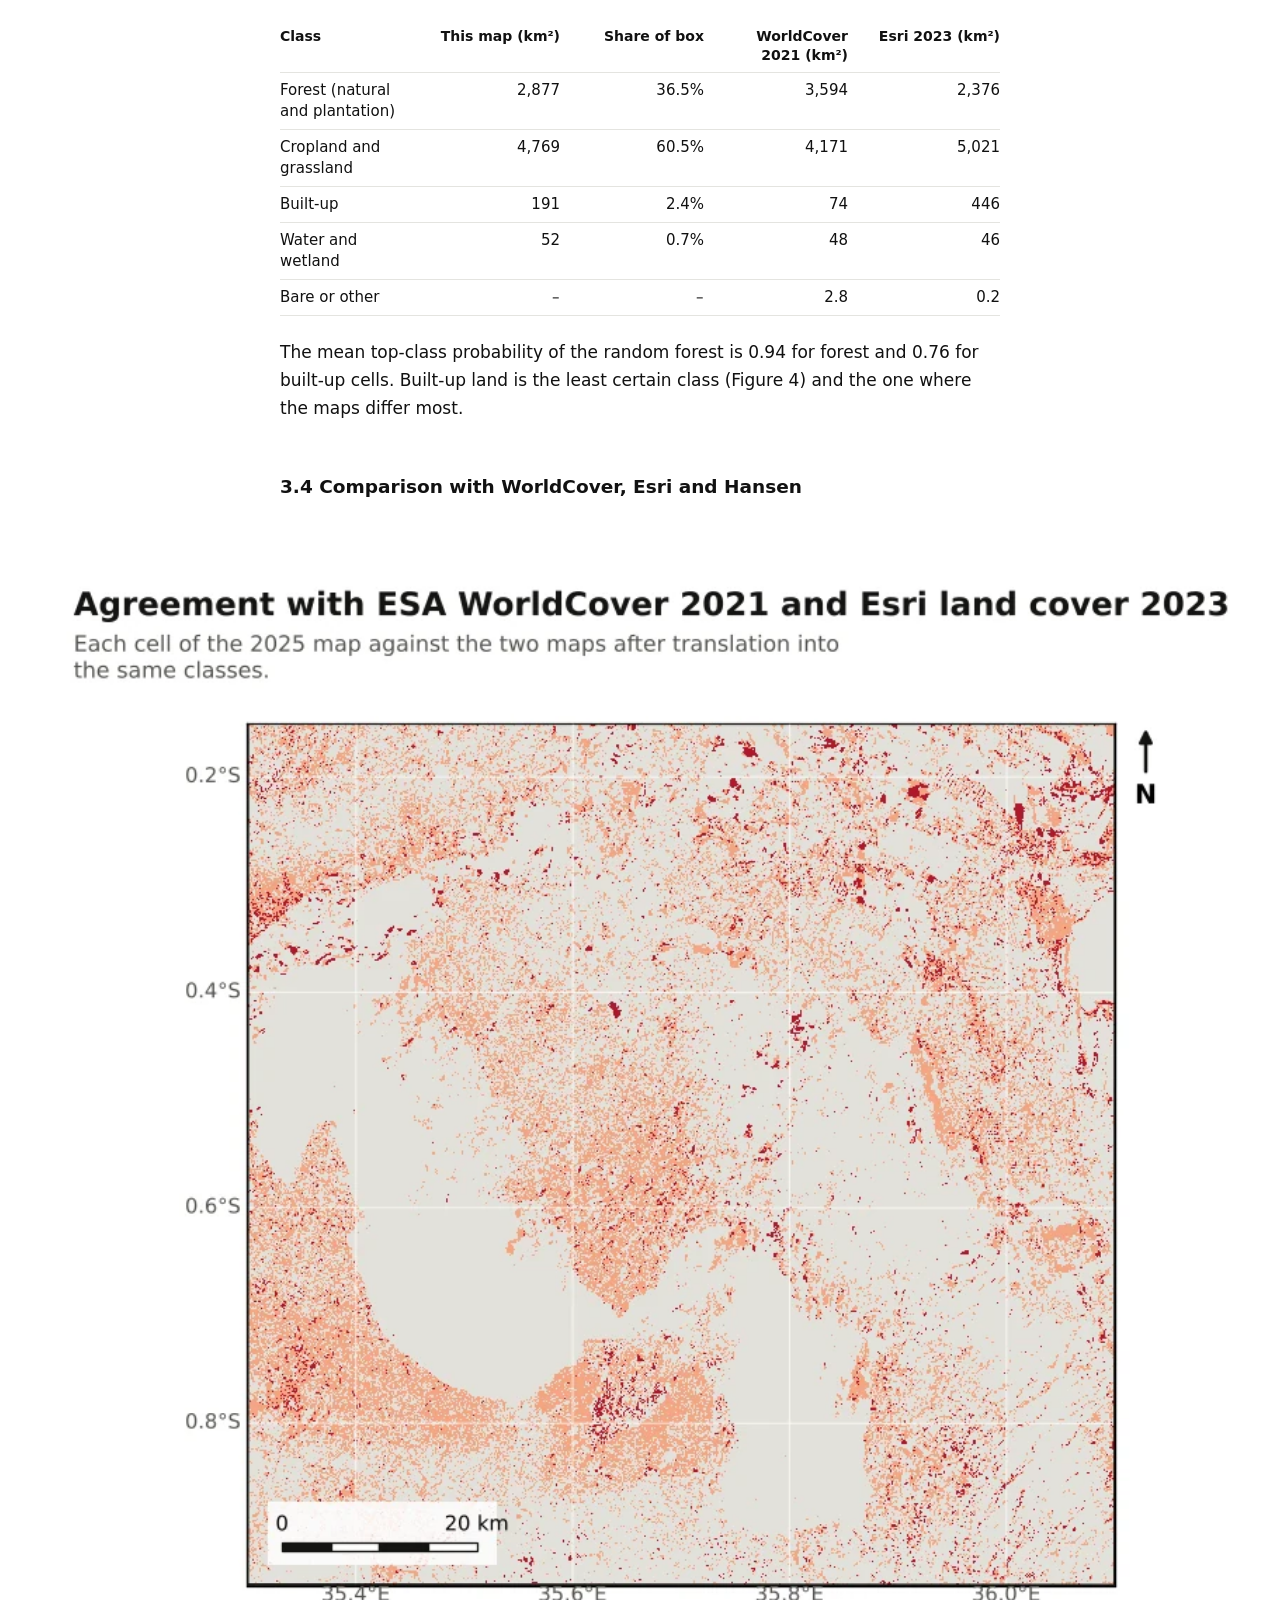
==== commit 8fa83625: "Figure 2 caption matches the stacked phone layout" ====
--- a/docs/index.html
+++ b/docs/index.html
@@ -278,13 +278,13 @@
 trained. Figure 2 shows where the training cells and the reference
 points lie.</p>
 <figure class="wide reveal mapimg" id="fig-2">
-<picture><source media="(max-width: 760px)" srcset="assets/maps/m05_samples_phone.webp"><img src="assets/maps/m05_samples.webp" width="2200" height="1280" loading="lazy" alt="Where the training cells (left) and the reference sample (right) lie. Training cells are where ESA WorldCover 2021 and Esri 2023 agree in a uniform neighbourhood, before plantation was merged into forest; reference points are shown without their map class (the oversampled small strata still show as clusters)."></picture>
+<picture><source media="(max-width: 760px)" srcset="assets/maps/m05_samples_phone.webp"><img src="assets/maps/m05_samples.webp" width="2200" height="1280" loading="lazy" alt="Where the training cells and the reference sample lie. Training cells are where ESA WorldCover 2021 and Esri 2023 agree in a uniform neighbourhood, before plantation was merged into forest; reference points are shown without their map class (the oversampled small strata still show as clusters)."></picture>
 <figcaption>
-<b>Figure 2.</b> Where the training cells (left) and the reference
-sample (right) lie. Training cells are where ESA WorldCover 2021 and
-Esri 2023 agree in a uniform neighbourhood, before plantation was merged
-into forest; reference points are shown without their map class (the
-oversampled small strata still show as clusters).
+<b>Figure 2.</b> Where the training cells and the reference sample lie.
+Training cells are where ESA WorldCover 2021 and Esri 2023 agree in a
+uniform neighbourhood, before plantation was merged into forest;
+reference points are shown without their map class (the oversampled
+small strata still show as clusters).
 </figcaption>
 </figure>
 <h3 id="class-scheme-and-cross-validation">3.2 Class scheme and
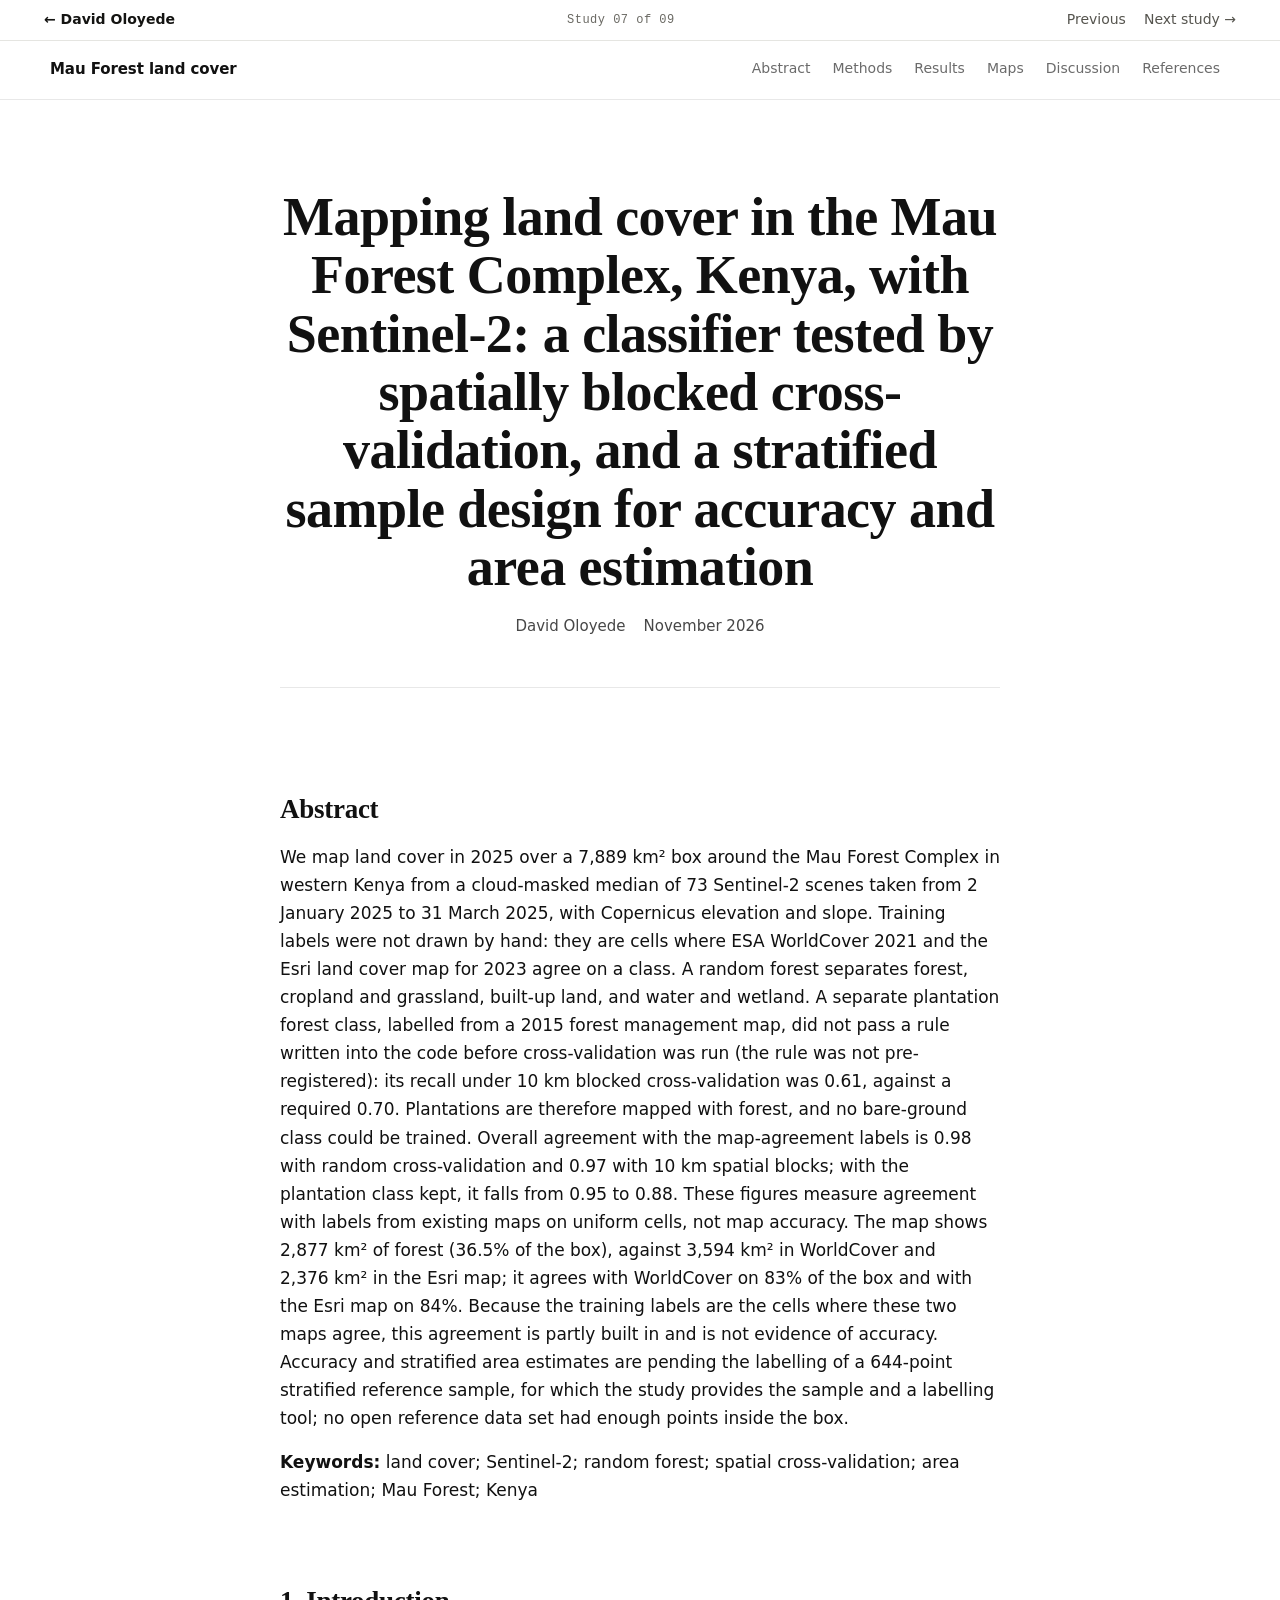
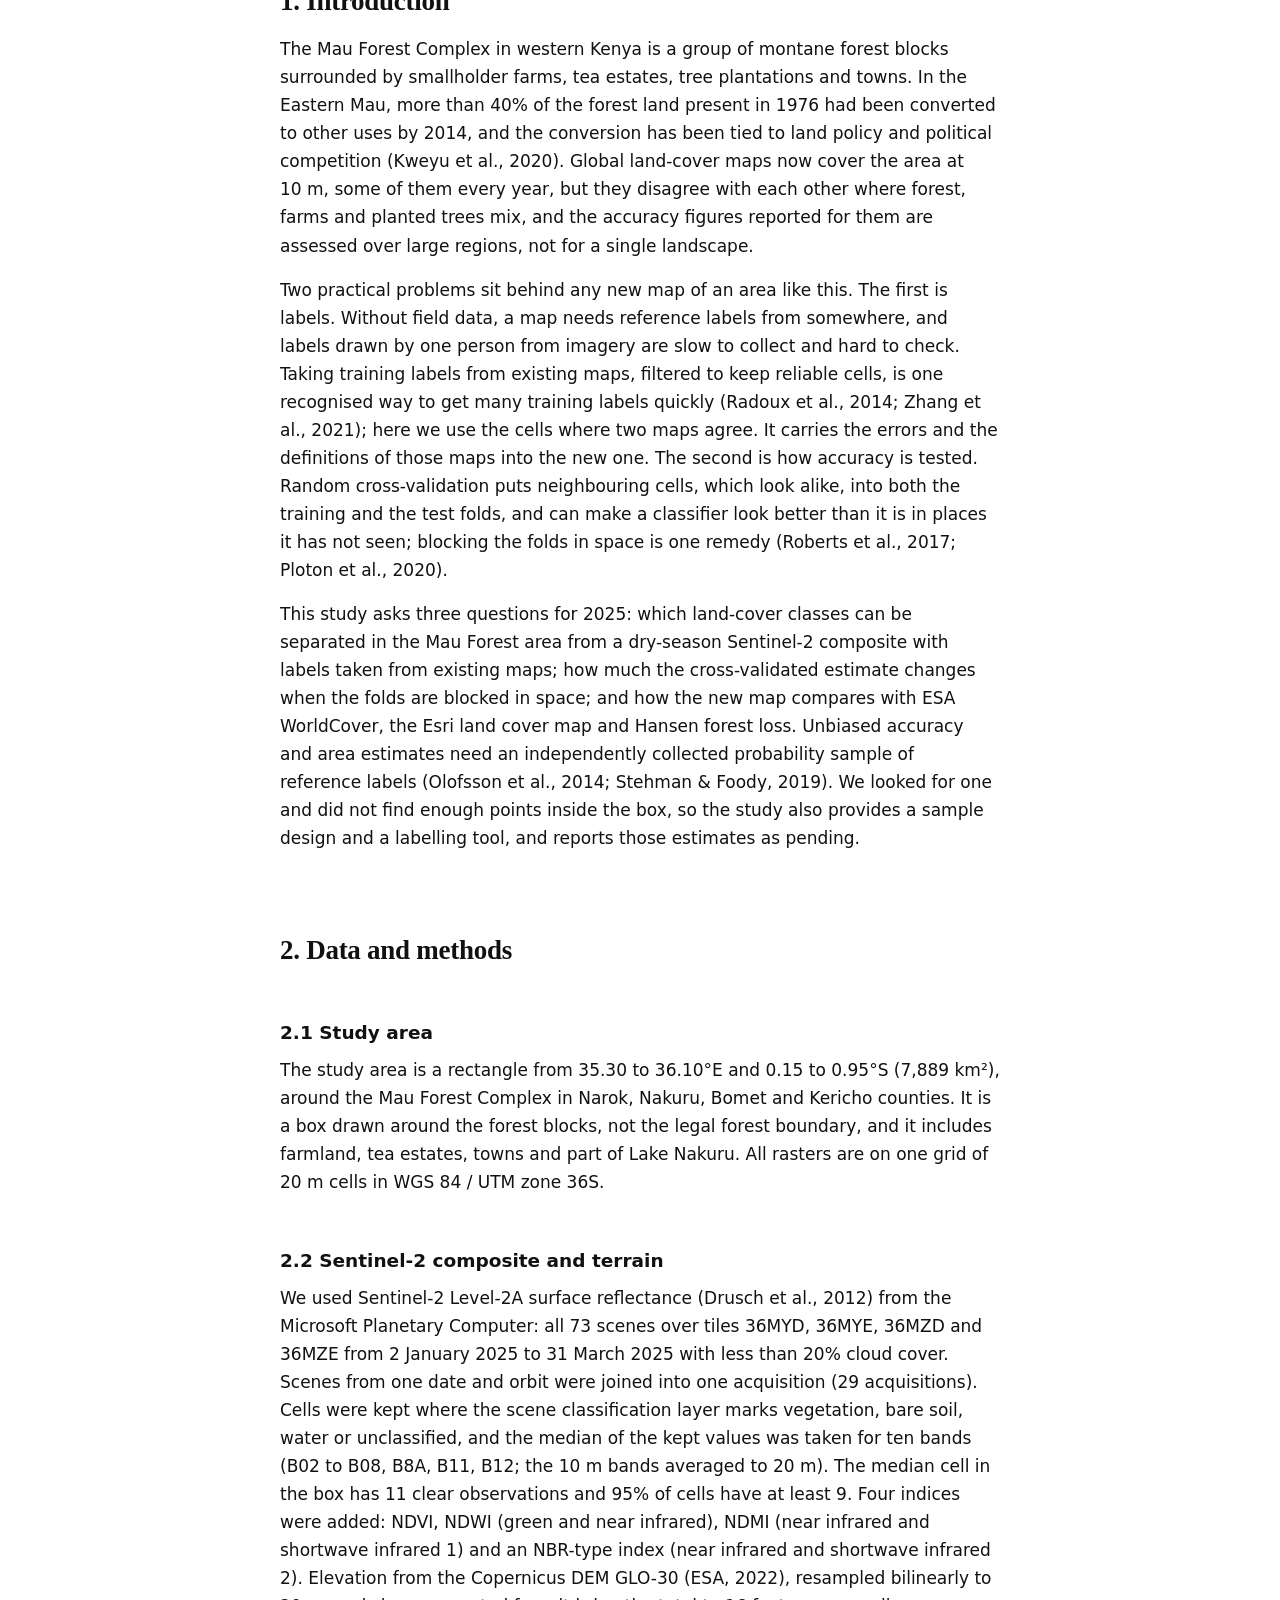
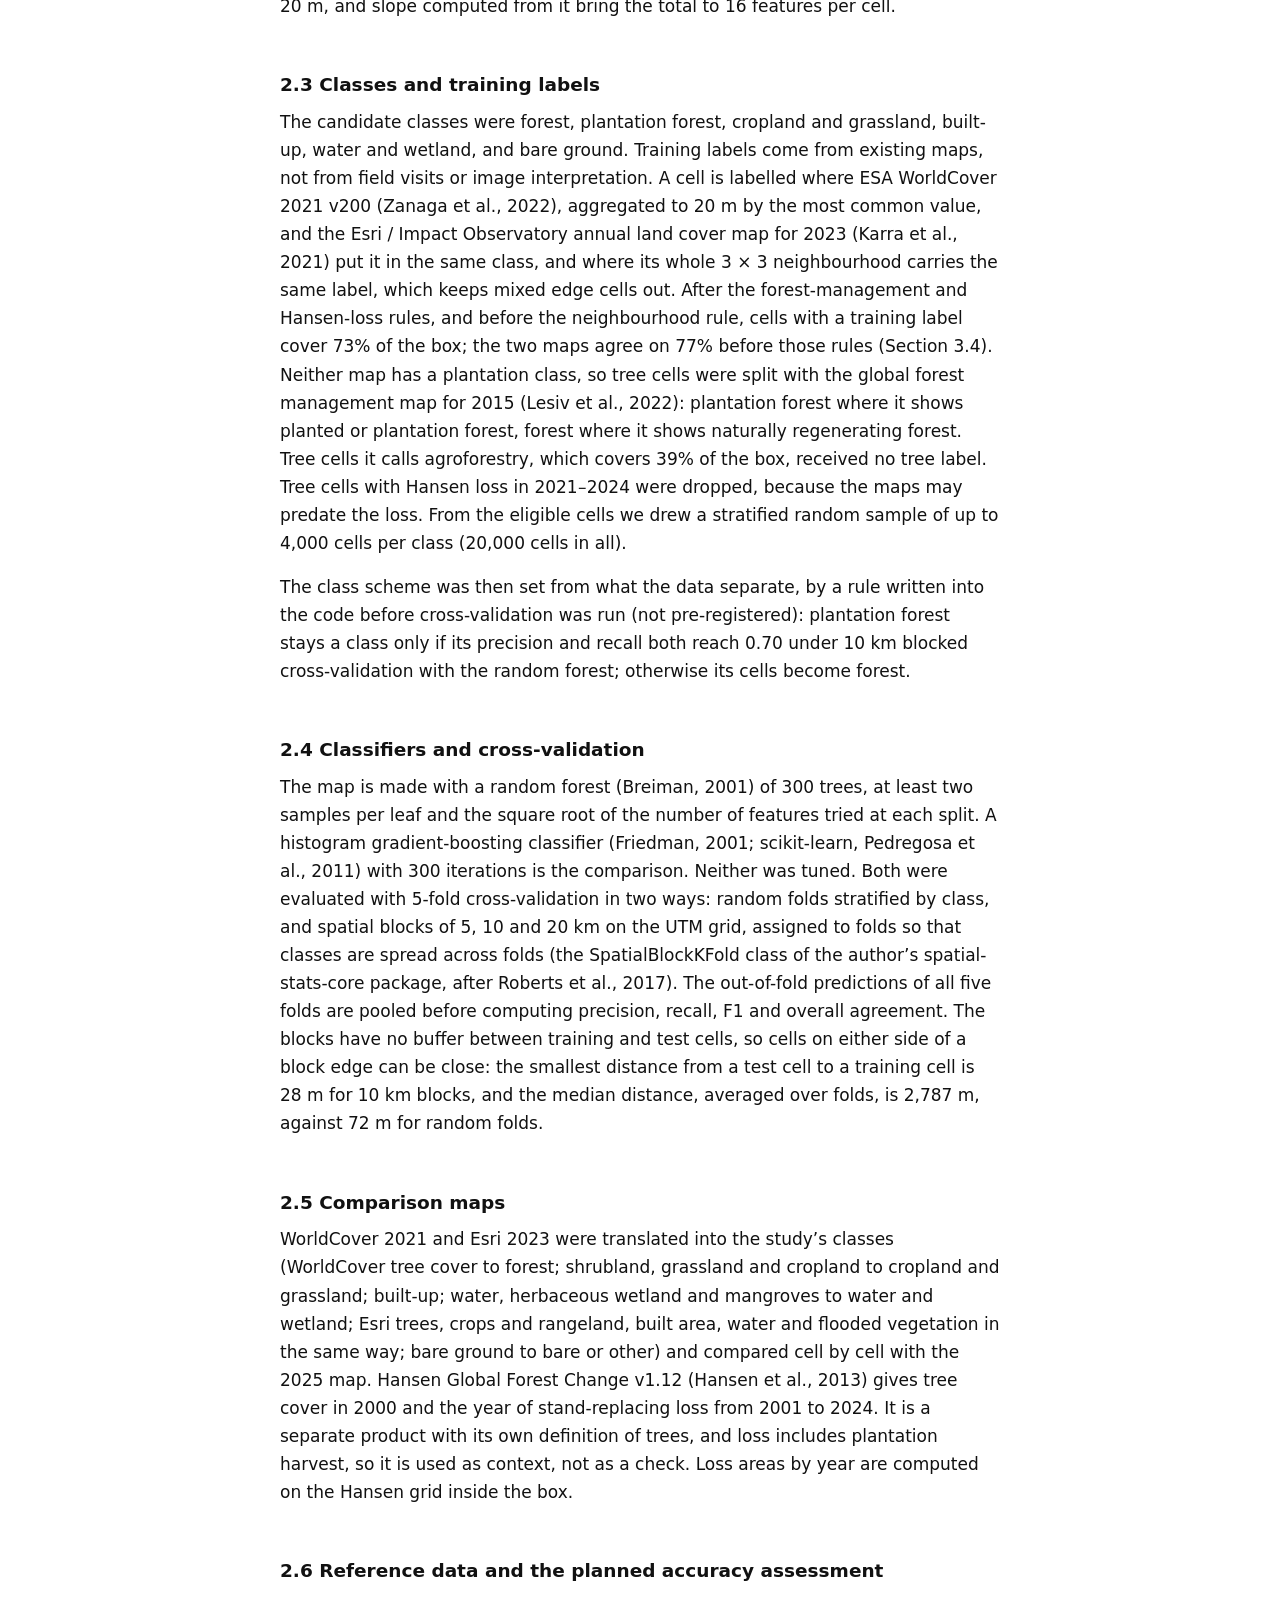
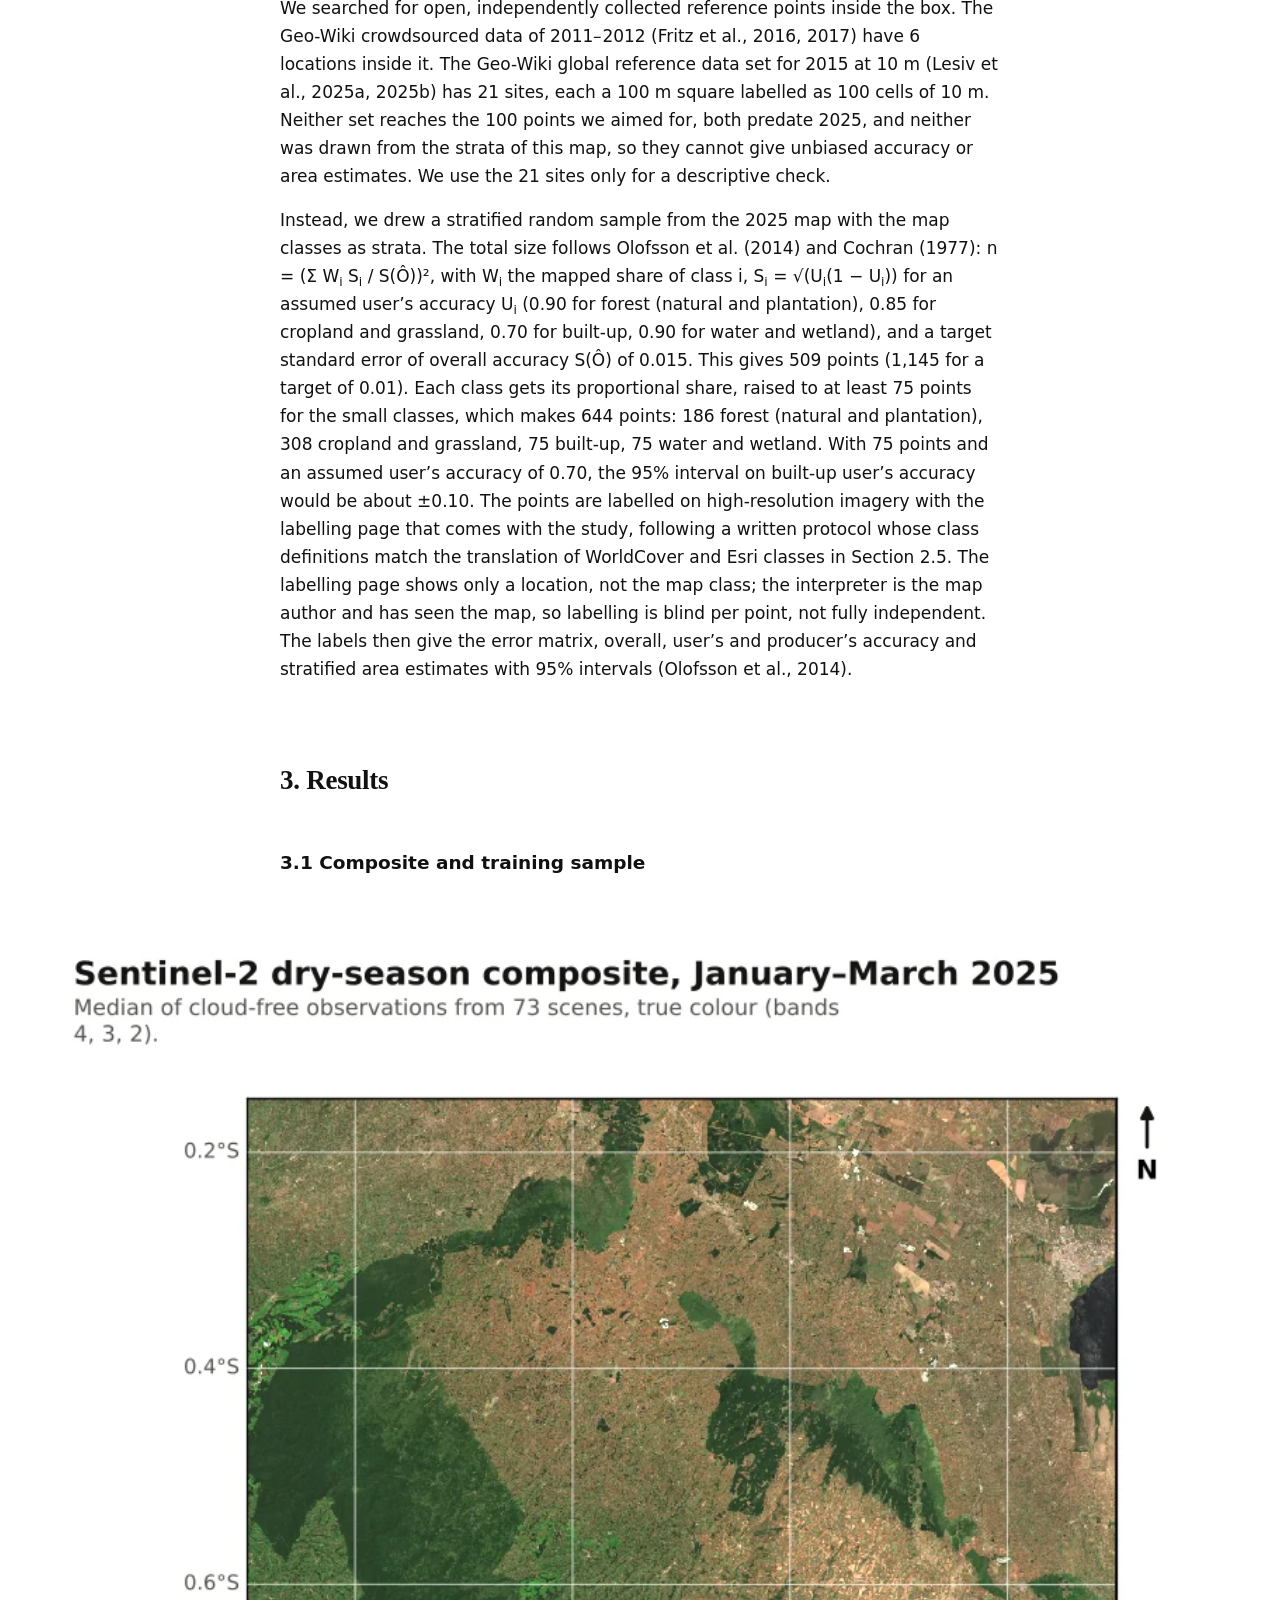
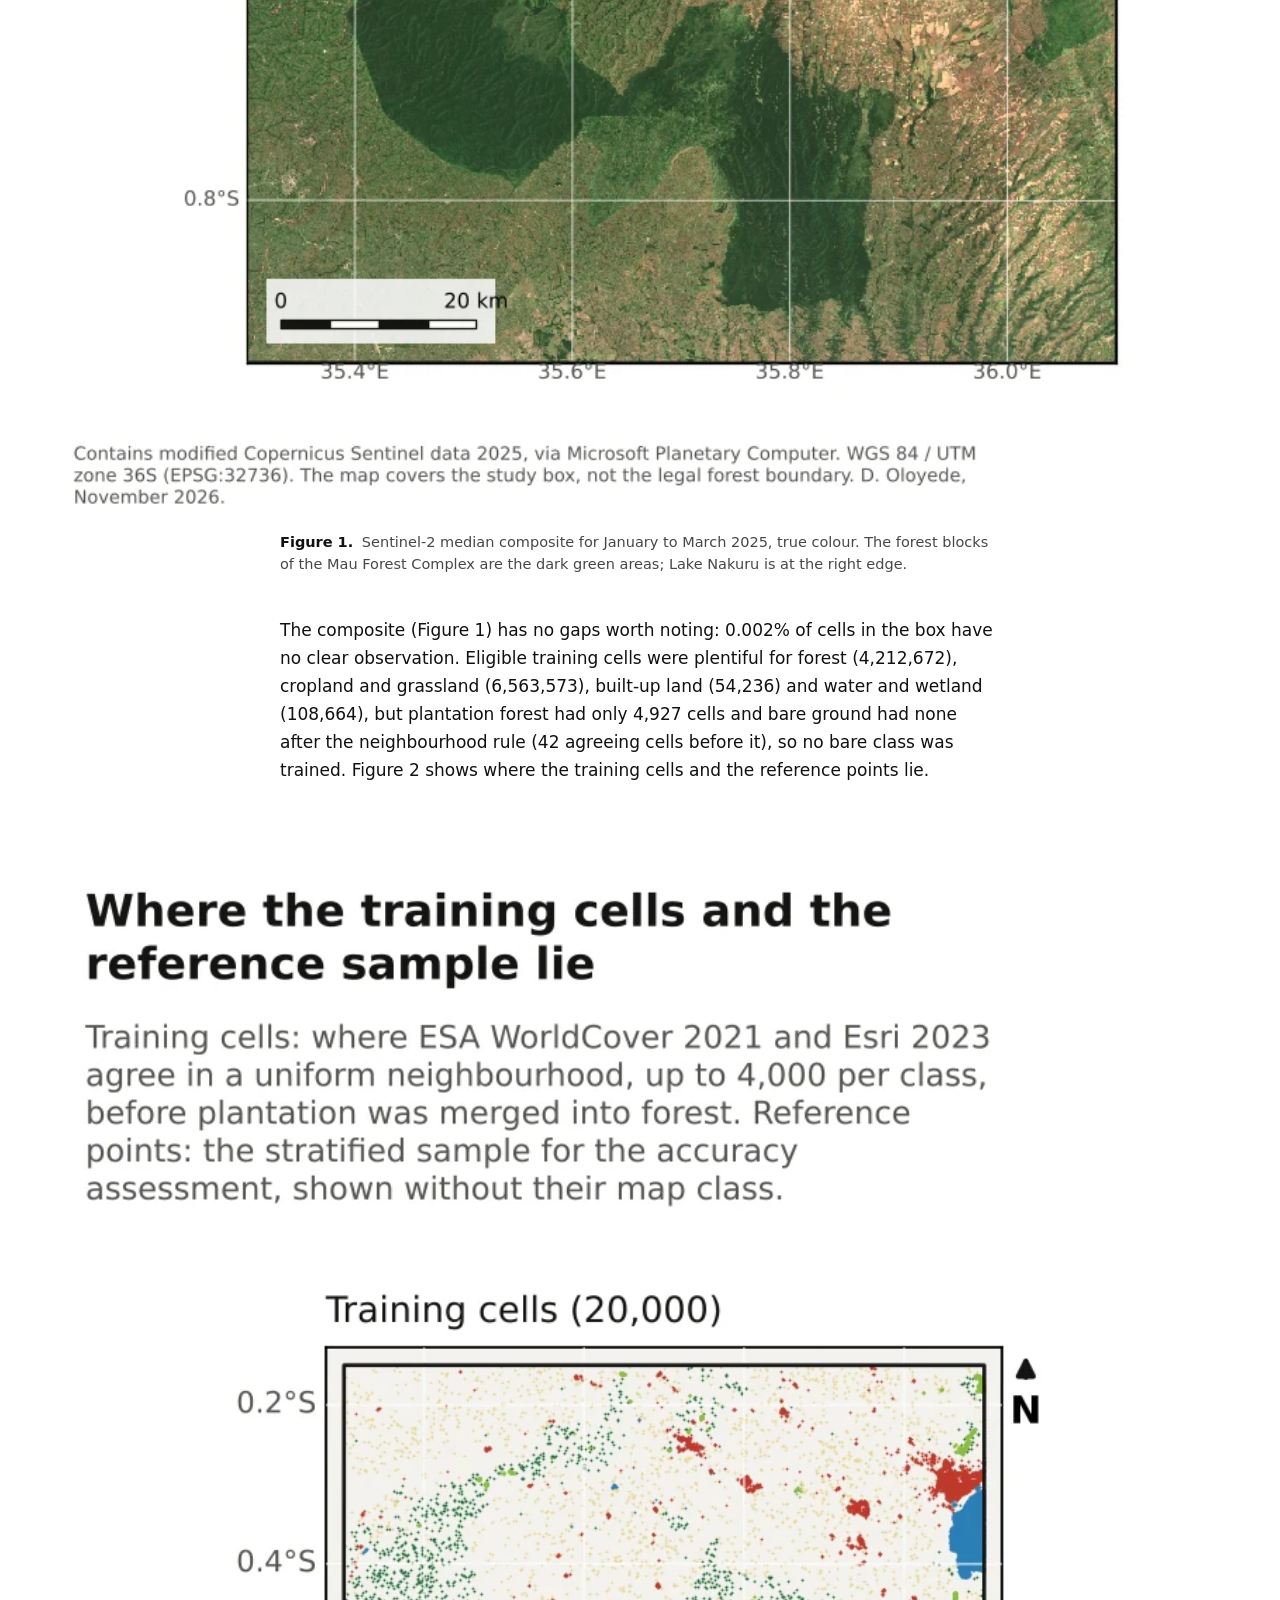
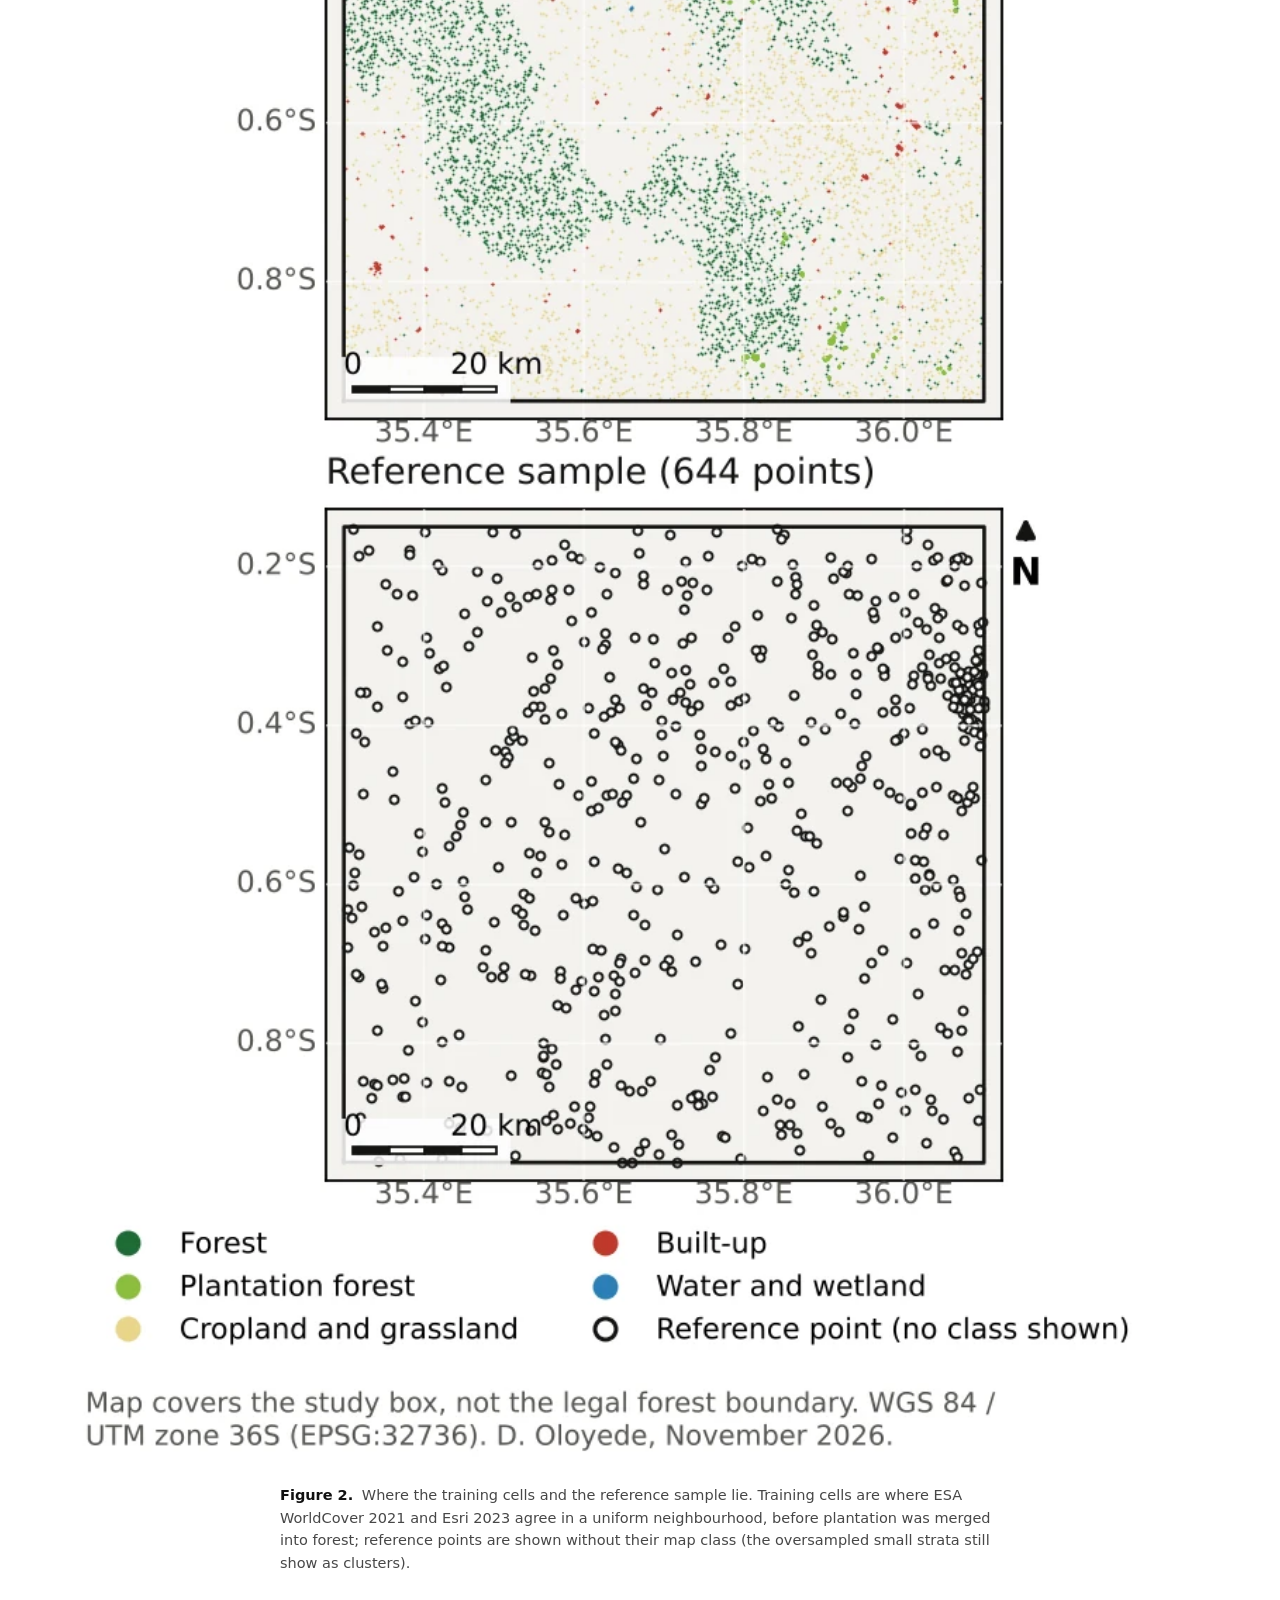
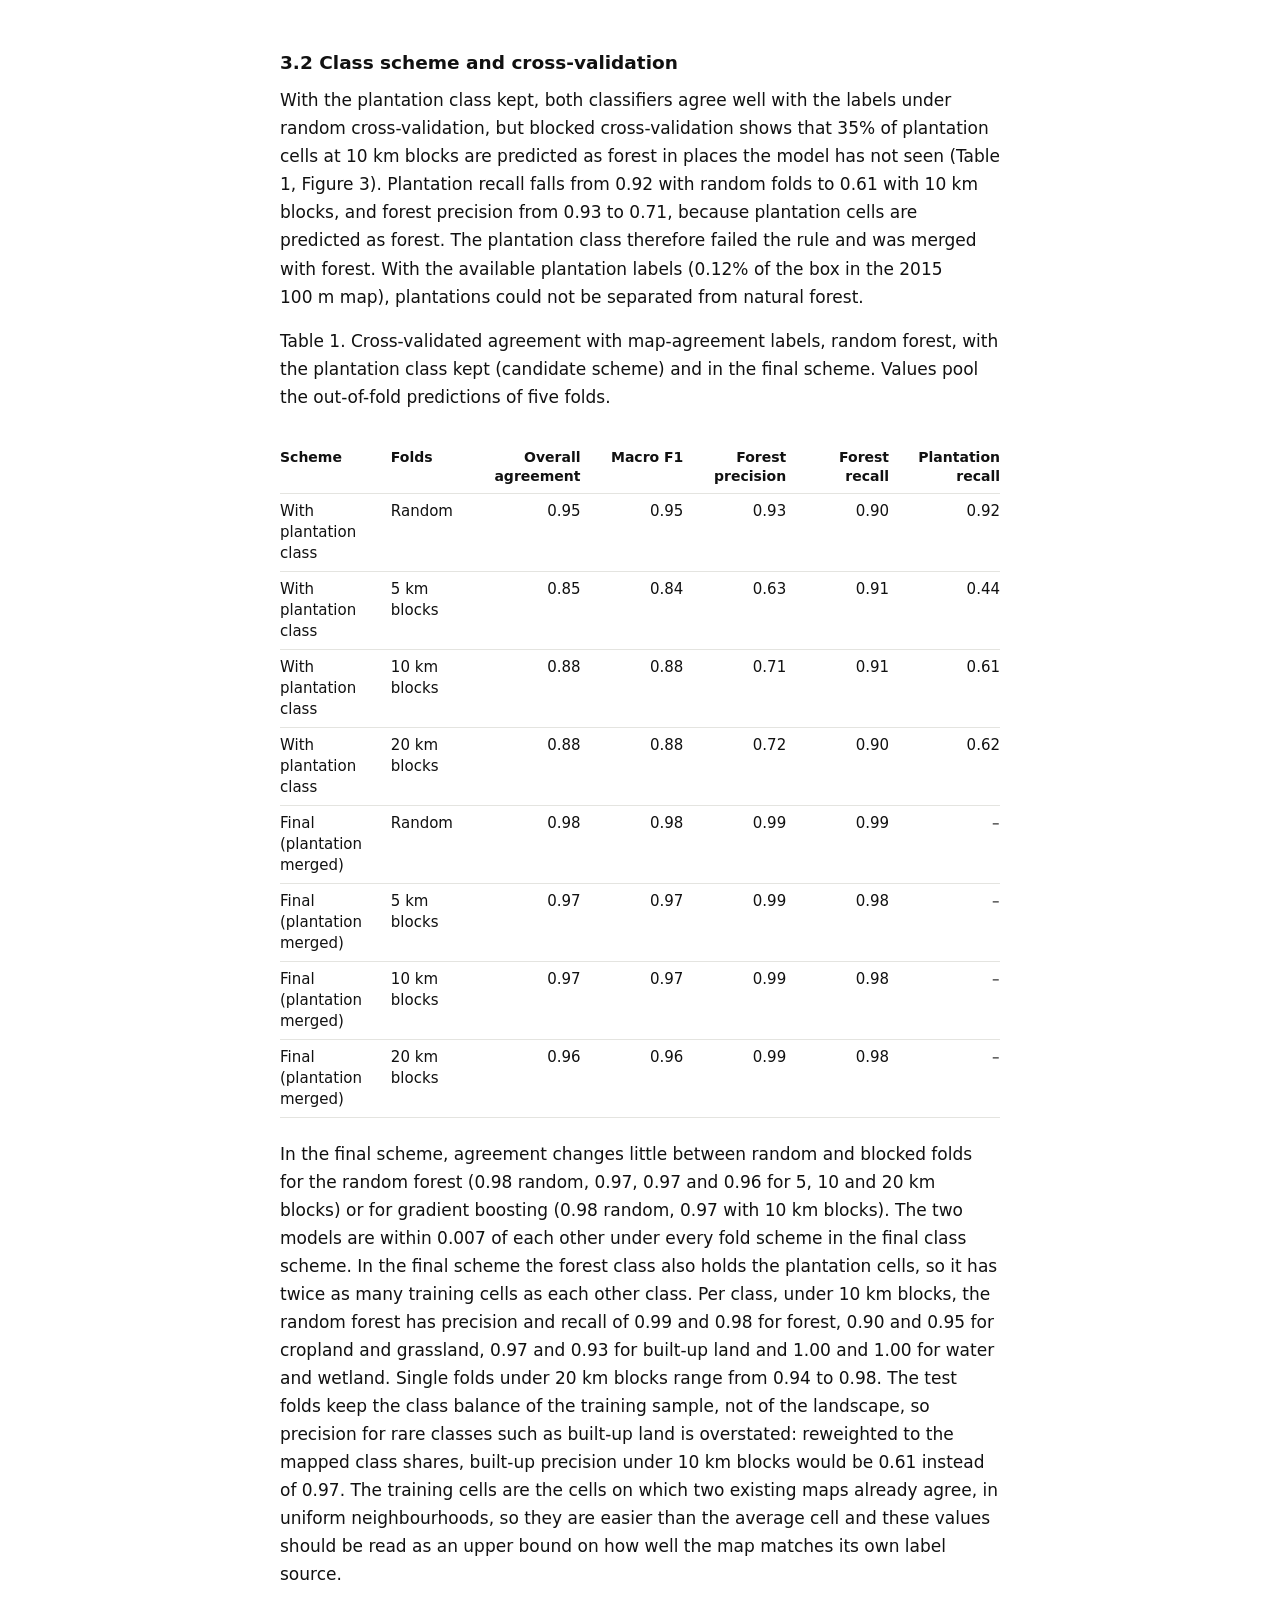
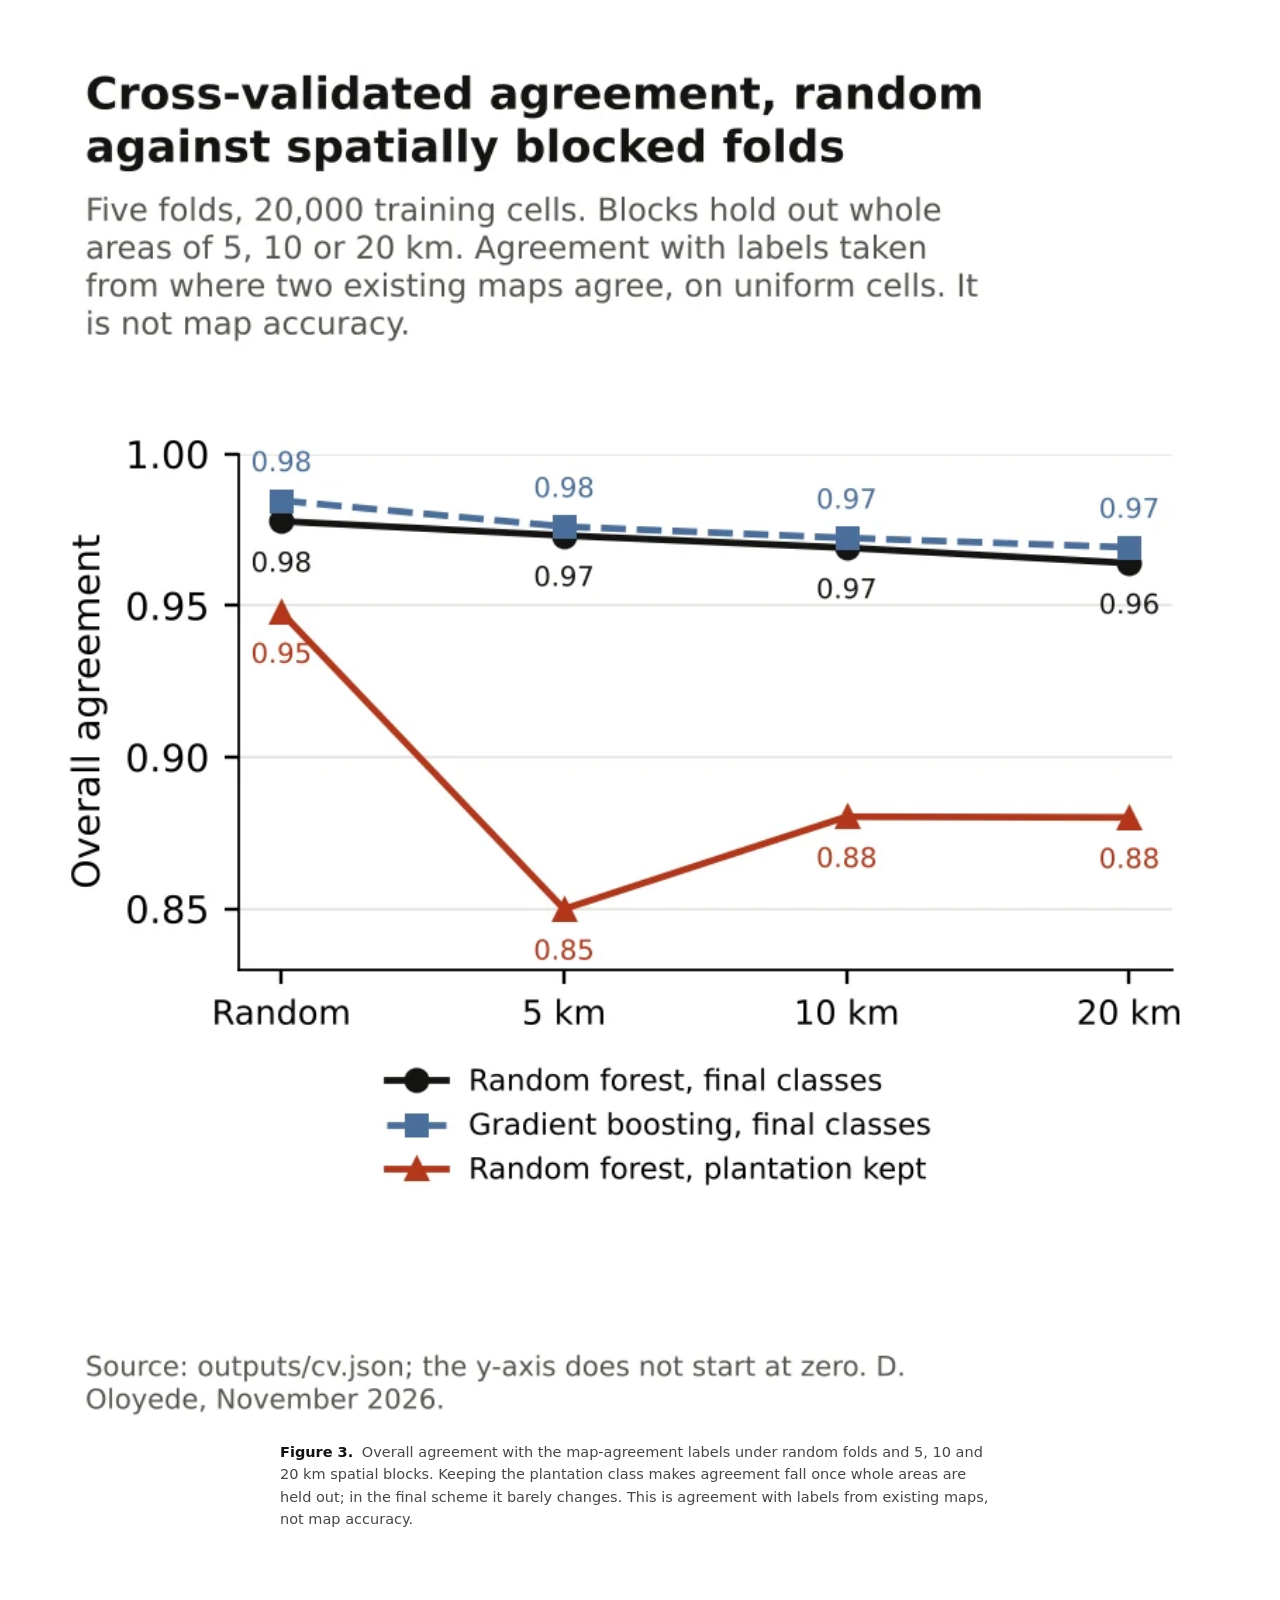
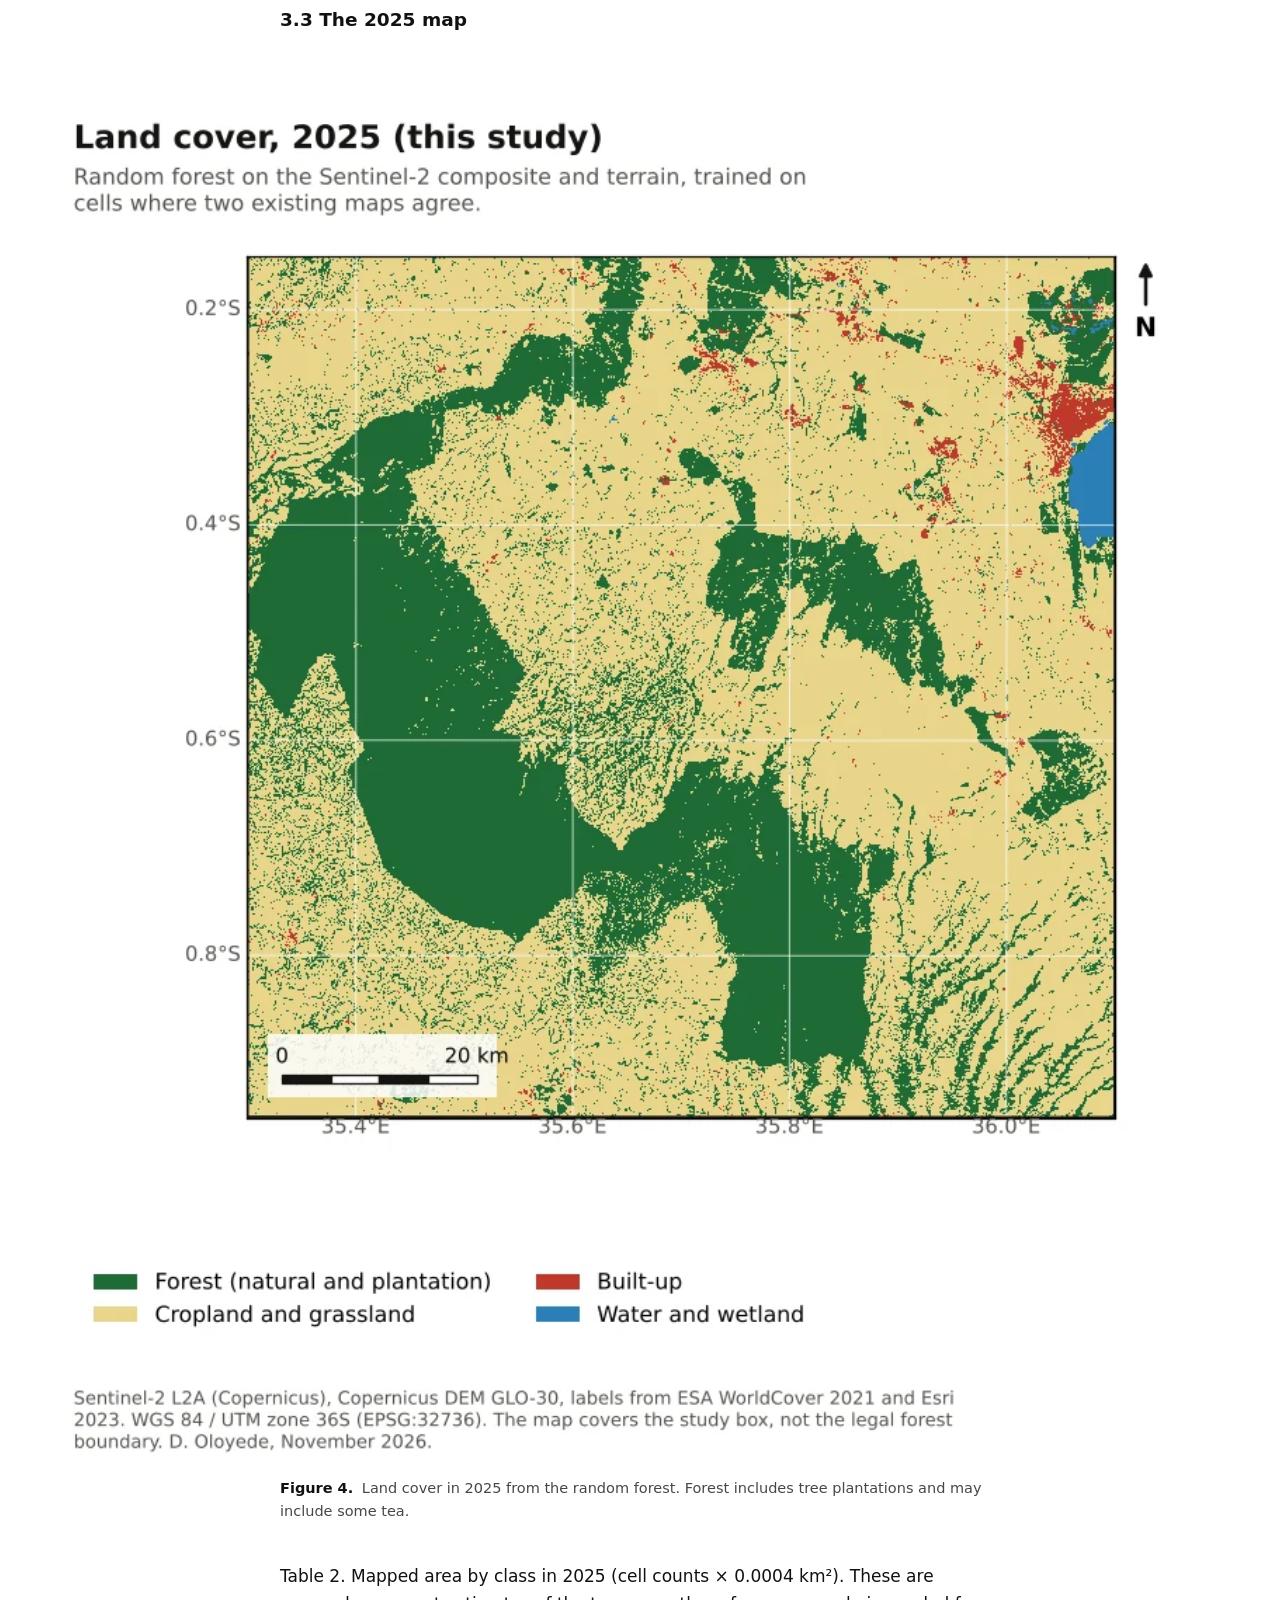
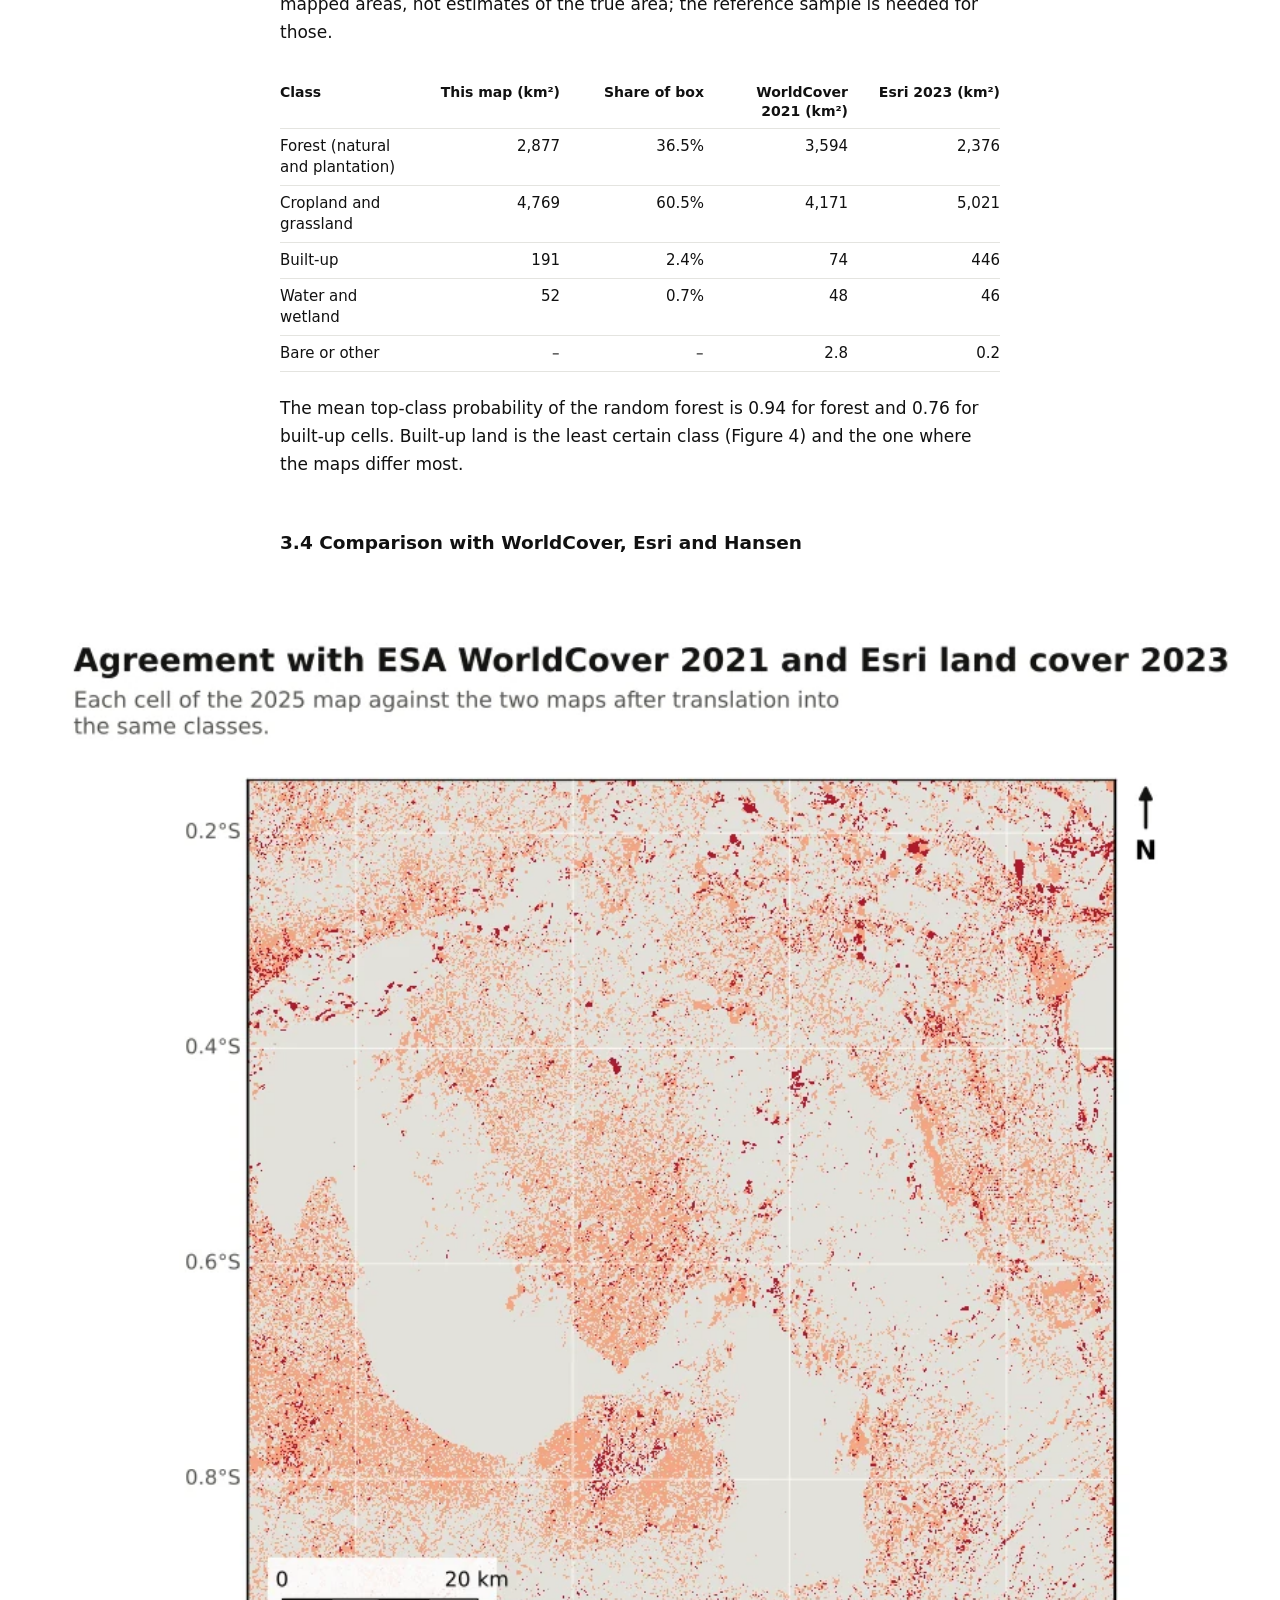
==== commit a809c222: "Plantation share predicted as forest from the data; explain 73 and 77 per cent; Geo-Wiki licences; R" ====
--- a/docs/index.html
+++ b/docs/index.html
@@ -122,10 +122,10 @@
 and towns. In the Eastern Mau, more than 40% of the forest land present
 in 1976 had been converted to other uses by 2014, and the conversion has
 been tied to land policy and political competition (Kweyu et al., 2020).
-Global land-cover maps now cover the area every year at 10 m, but they
-disagree with each other where forest, farms and planted trees mix, and
-the accuracy figures reported for them are assessed over large regions,
-not for a single landscape.</p>
+Global land-cover maps now cover the area at 10 m, some of them every
+year, but they disagree with each other where forest, farms and planted
+trees mix, and the accuracy figures reported for them are assessed over
+large regions, not for a single landscape.</p>
 <p>Two practical problems sit behind any new map of an area like this.
 The first is labels. Without field data, a map needs reference labels
 from somewhere, and labels drawn by one person from imagery are slow to
@@ -182,16 +182,18 @@
 aggregated to 20 m by the most common value, and the Esri / Impact
 Observatory annual land cover map for 2023 (Karra et al., 2021) put it
 in the same class, and where its whole 3 × 3 neighbourhood carries the
-same label, which keeps mixed edge cells out. The two maps agree, before
-the neighbourhood rule, on 73% of the box. Neither map has a plantation
-class, so tree cells were split with the global forest management map
-for 2015 (Lesiv et al., 2022): plantation forest where it shows planted
-or plantation forest, forest where it shows naturally regenerating
-forest. Tree cells it calls agroforestry, which covers 39% of the box,
-received no tree label. Tree cells with Hansen loss in 2021–2024 were
-dropped, because the maps may predate the loss. From the eligible cells
-we drew a stratified random sample of up to 4,000 cells per class
-(20,000 cells in all).</p>
+same label, which keeps mixed edge cells out. After the
+forest-management and Hansen-loss rules, and before the neighbourhood
+rule, cells with a training label cover 73% of the box; the two maps
+agree on 77% before those rules (Section 3.4). Neither map has a
+plantation class, so tree cells were split with the global forest
+management map for 2015 (Lesiv et al., 2022): plantation forest where it
+shows planted or plantation forest, forest where it shows naturally
+regenerating forest. Tree cells it calls agroforestry, which covers 39%
+of the box, received no tree label. Tree cells with Hansen loss in
+2021–2024 were dropped, because the maps may predate the loss. From the
+eligible cells we drew a stratified random sample of up to 4,000 cells
+per class (20,000 cells in all).</p>
 <p>The class scheme was then set from what the data separate, by a rule
 written into the code before cross-validation was run (not
 pre-registered): plantation forest stays a class only if its precision
@@ -291,13 +293,14 @@
 cross-validation</h3>
 <p>With the plantation class kept, both classifiers agree well with the
 labels under random cross-validation, but blocked cross-validation shows
-that plantations are mostly confused with forest in places the model has
-not seen (Table 1, Figure 3). Plantation recall falls from 0.92 with
-random folds to 0.61 with 10 km blocks, and forest precision from 0.93
-to 0.71, because plantation cells are predicted as forest. The
-plantation class therefore failed the rule and was merged with forest.
-With the available plantation labels (0.12% of the box in the 2015 100 m
-map), plantations could not be separated from natural forest.</p>
+that 35% of plantation cells at 10 km blocks are predicted as forest in
+places the model has not seen (Table 1, Figure 3). Plantation recall
+falls from 0.92 with random folds to 0.61 with 10 km blocks, and forest
+precision from 0.93 to 0.71, because plantation cells are predicted as
+forest. The plantation class therefore failed the rule and was merged
+with forest. With the available plantation labels (0.12% of the box in
+the 2015 100 m map), plantations could not be separated from natural
+forest.</p>
 <p>Table 1. Cross-validated agreement with map-agreement labels, random
 forest, with the plantation class kept (candidate scheme) and in the
 final scheme. Values pool the out-of-fold predictions of five folds.</p>
@@ -573,11 +576,12 @@
 well enough that blocked and random cross-validation give similar
 results. The plantation class is the exception: its samples come from a
 few clusters, and when whole blocks are held out the classifier calls
-most of them forest. That is the result the blocked test was meant to
-expose. Random folds suggested a plantation recall of 0.92; blocked
-folds give 0.61. Merging the classes keeps the final map honest about
-what it can show, at the cost of not separating natural forest from
-plantations, which is often the distinction that matters in the Mau.</p>
+35% of them forest at 10 km blocks. That is the result the blocked test
+was meant to expose. Random folds suggested a plantation recall of 0.92;
+blocked folds give 0.61. Merging the classes keeps the final map honest
+about what it can show, at the cost of not separating natural forest
+from plantations, which is often the distinction that matters in the
+Mau.</p>
 <p>The small gap between random and blocked agreement in the final
 scheme should not be read as proof that spatial autocorrelation is
 harmless here. The training cells are uniform patches on which two maps
